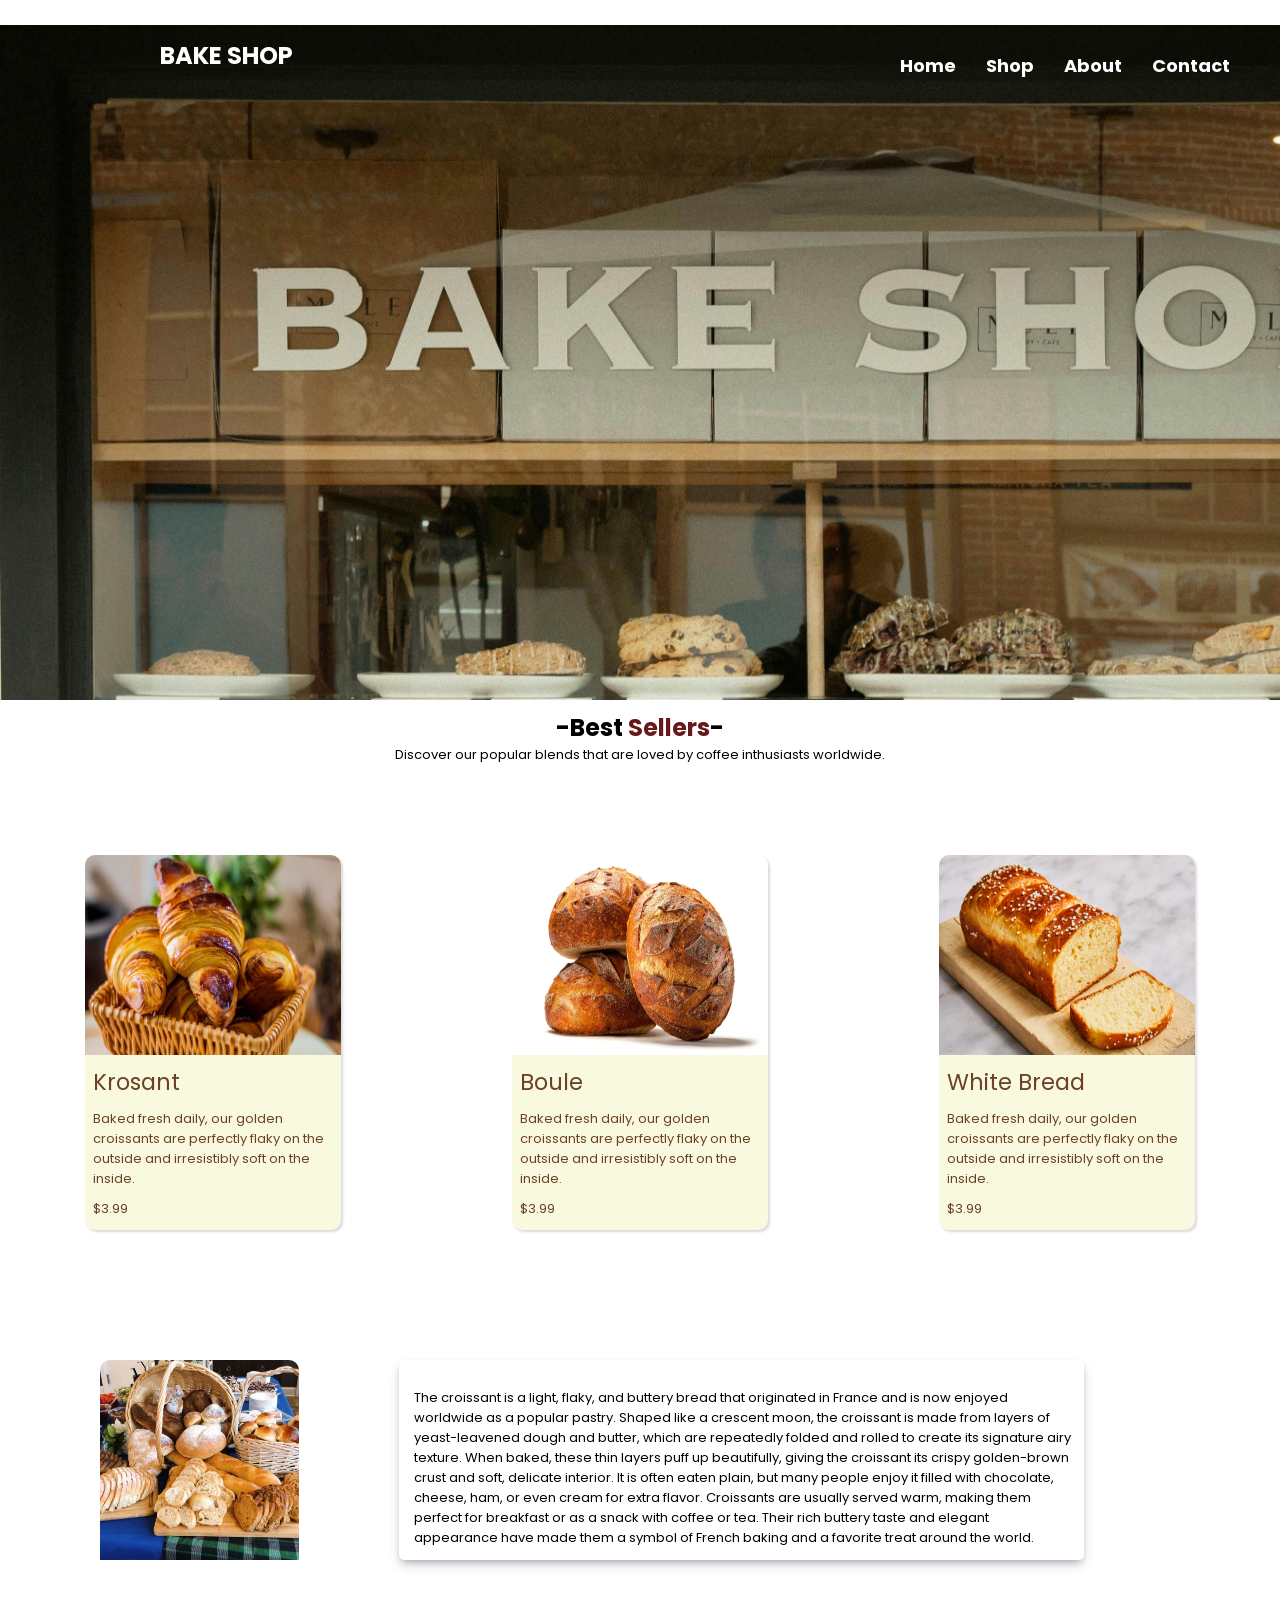
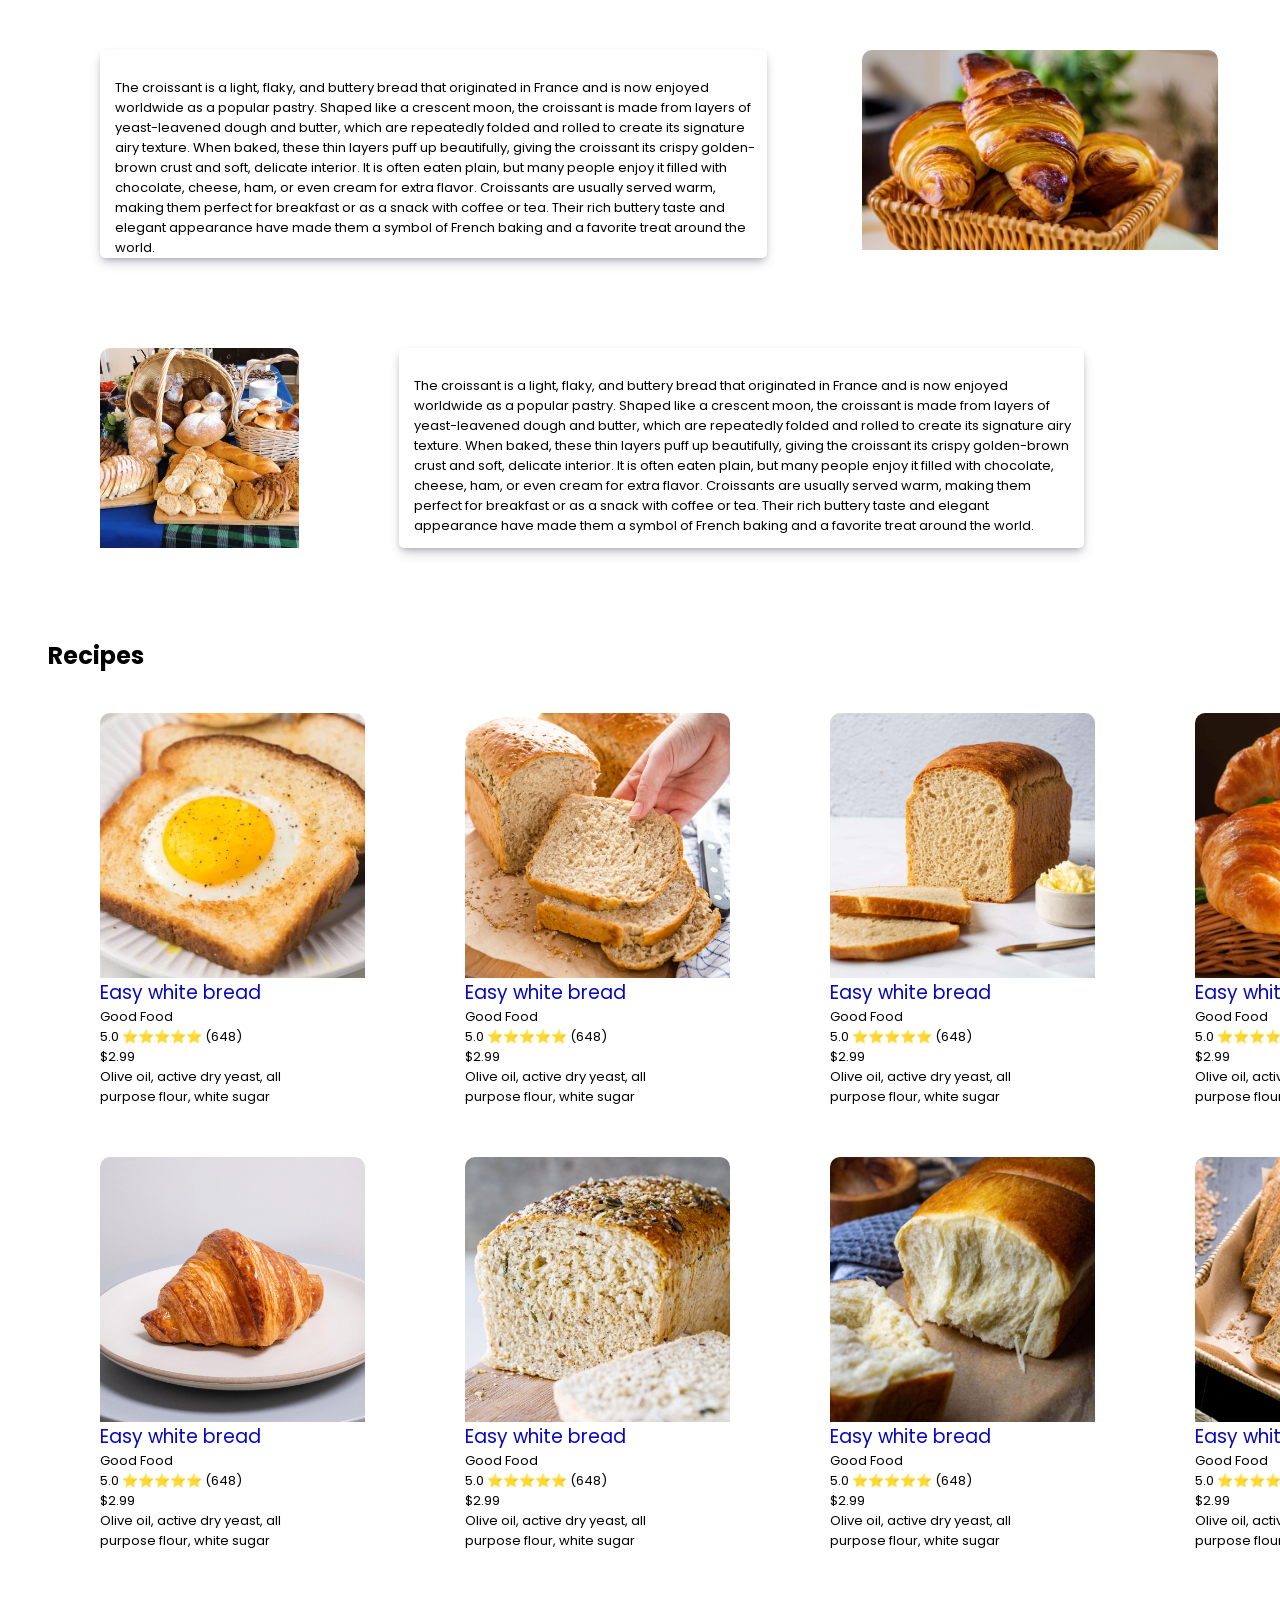
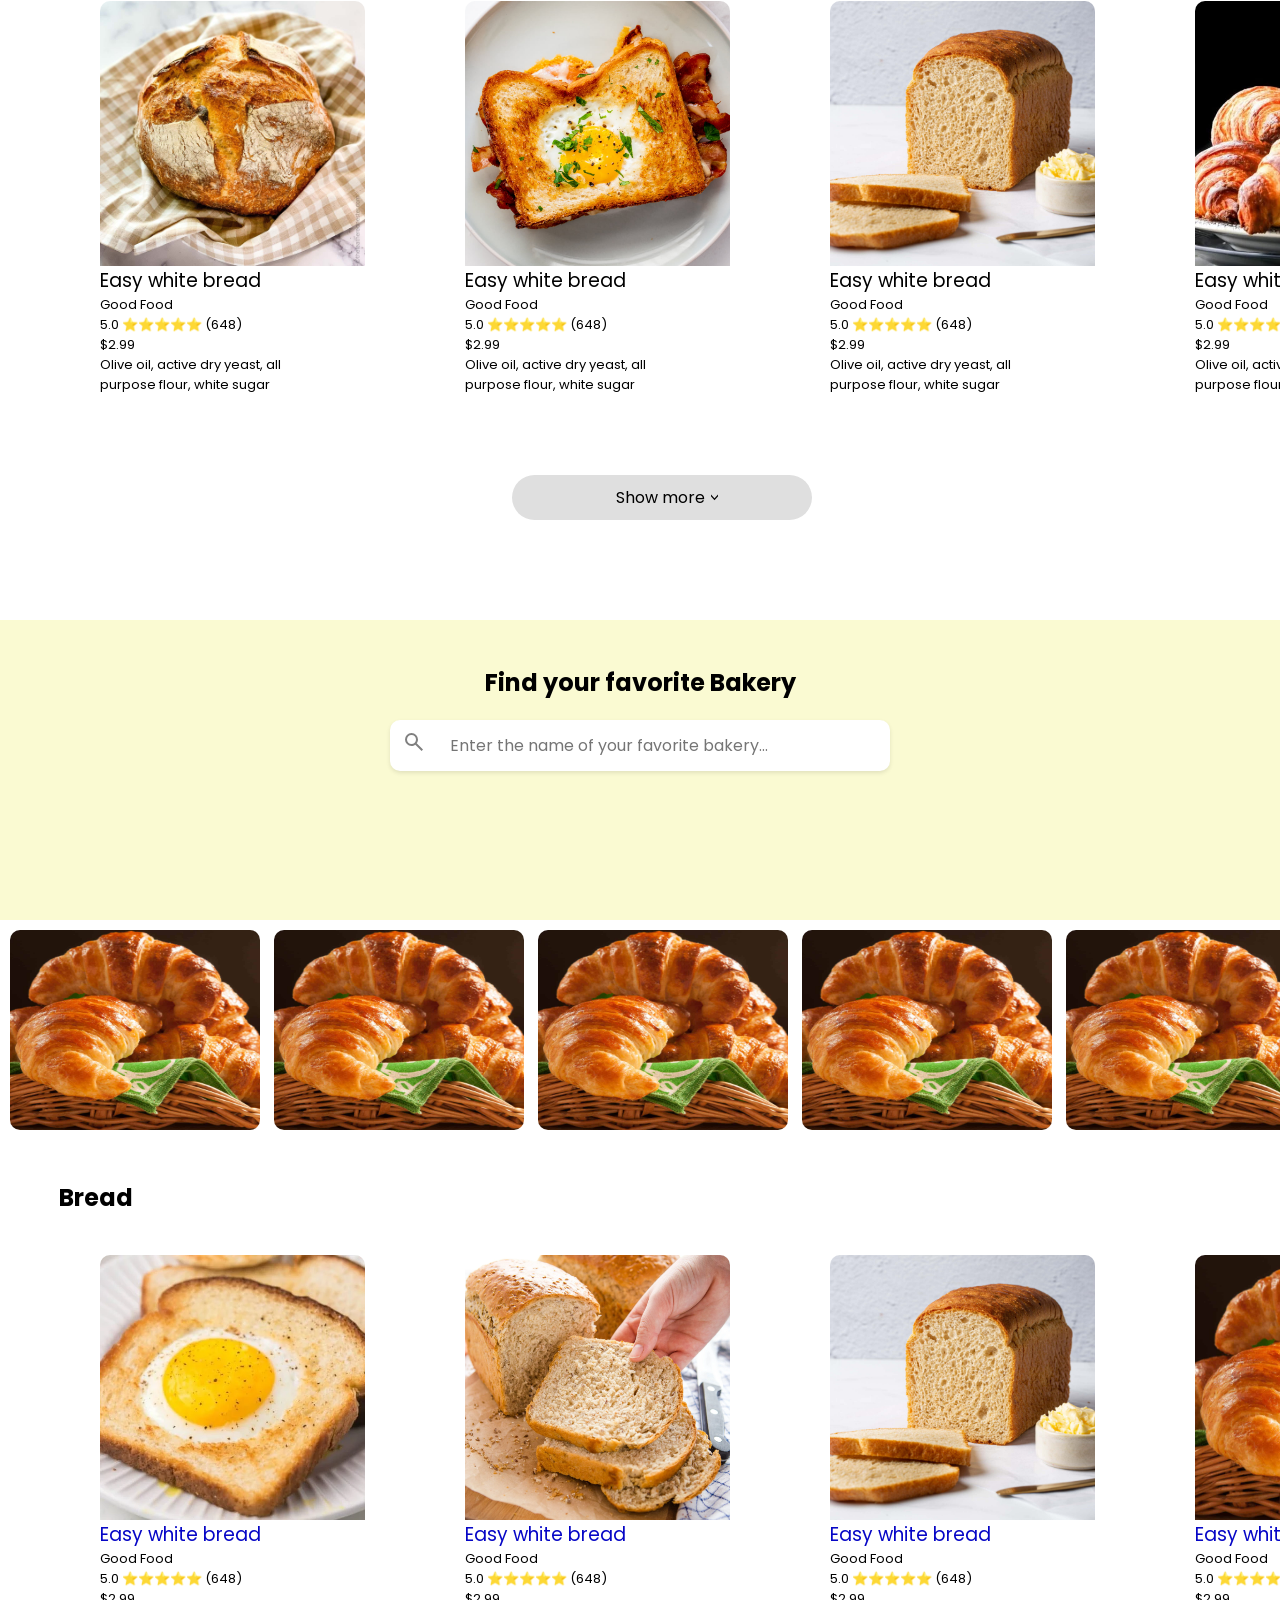
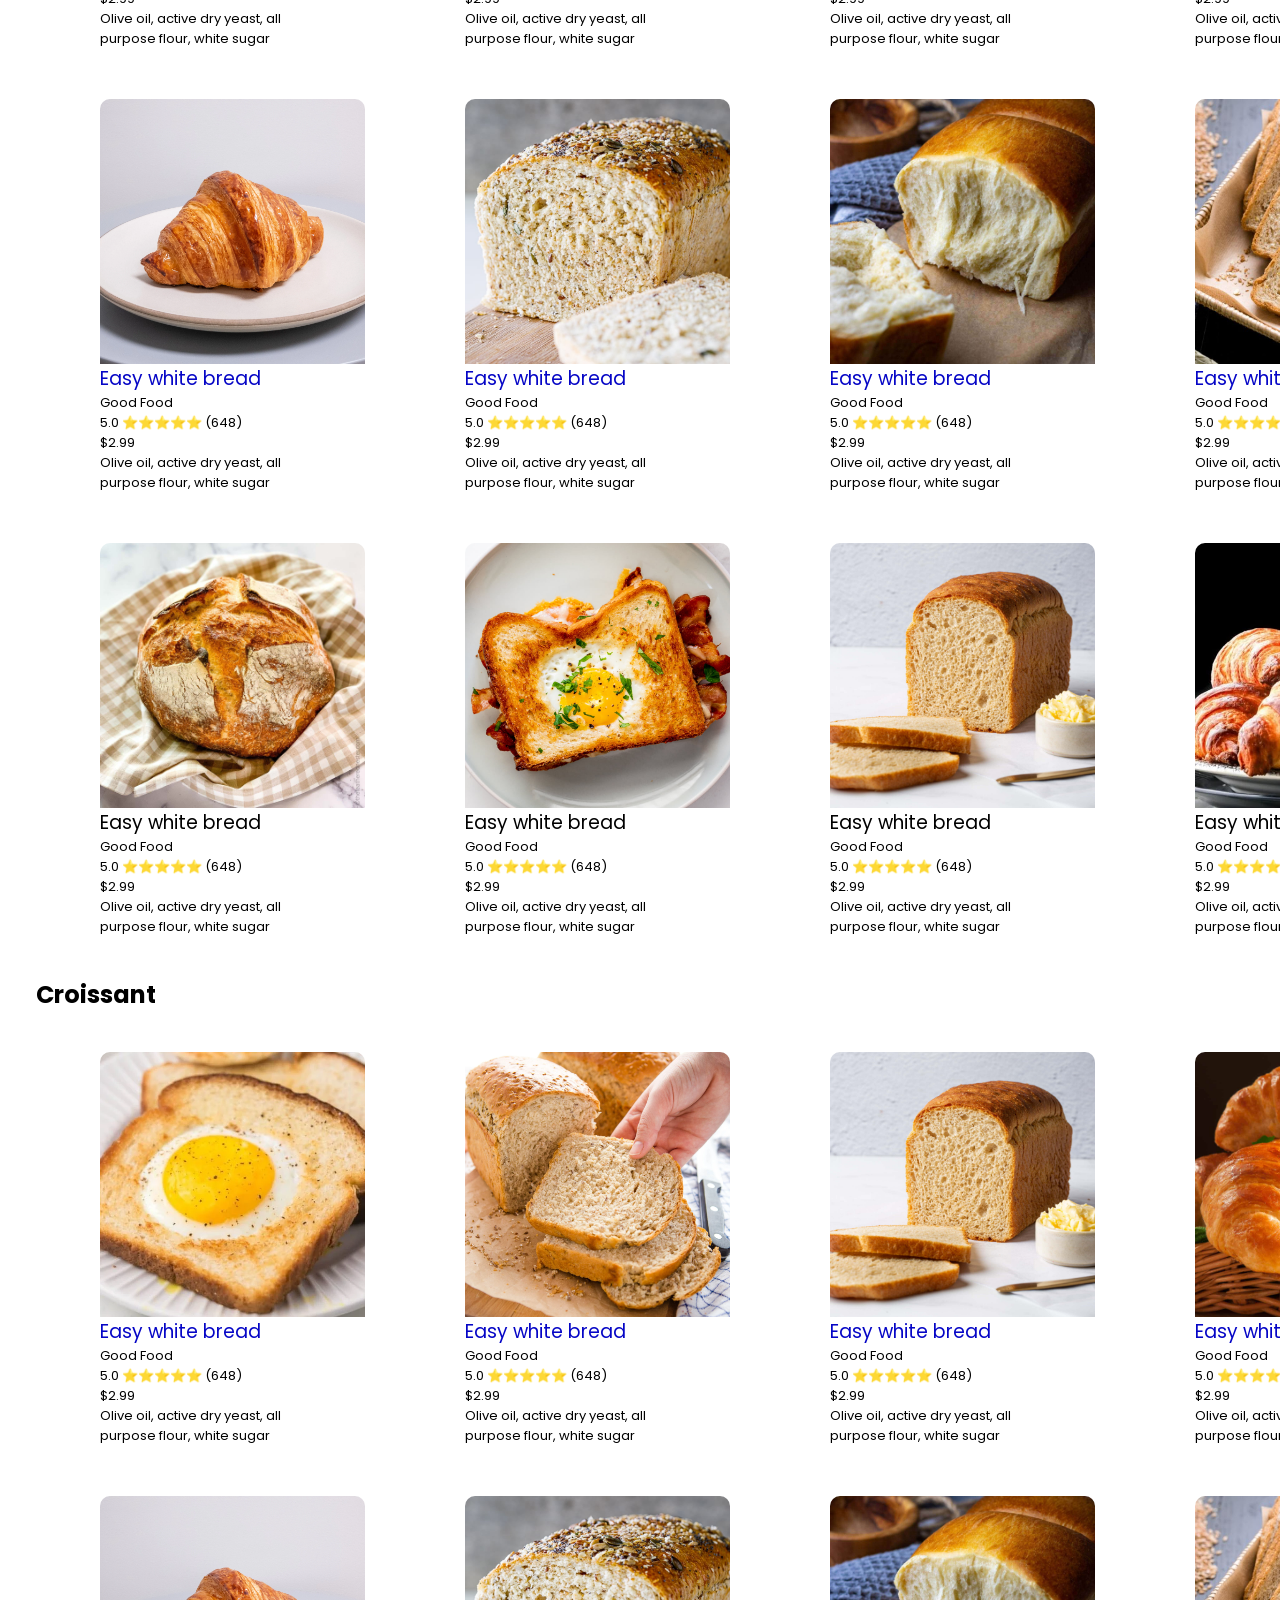
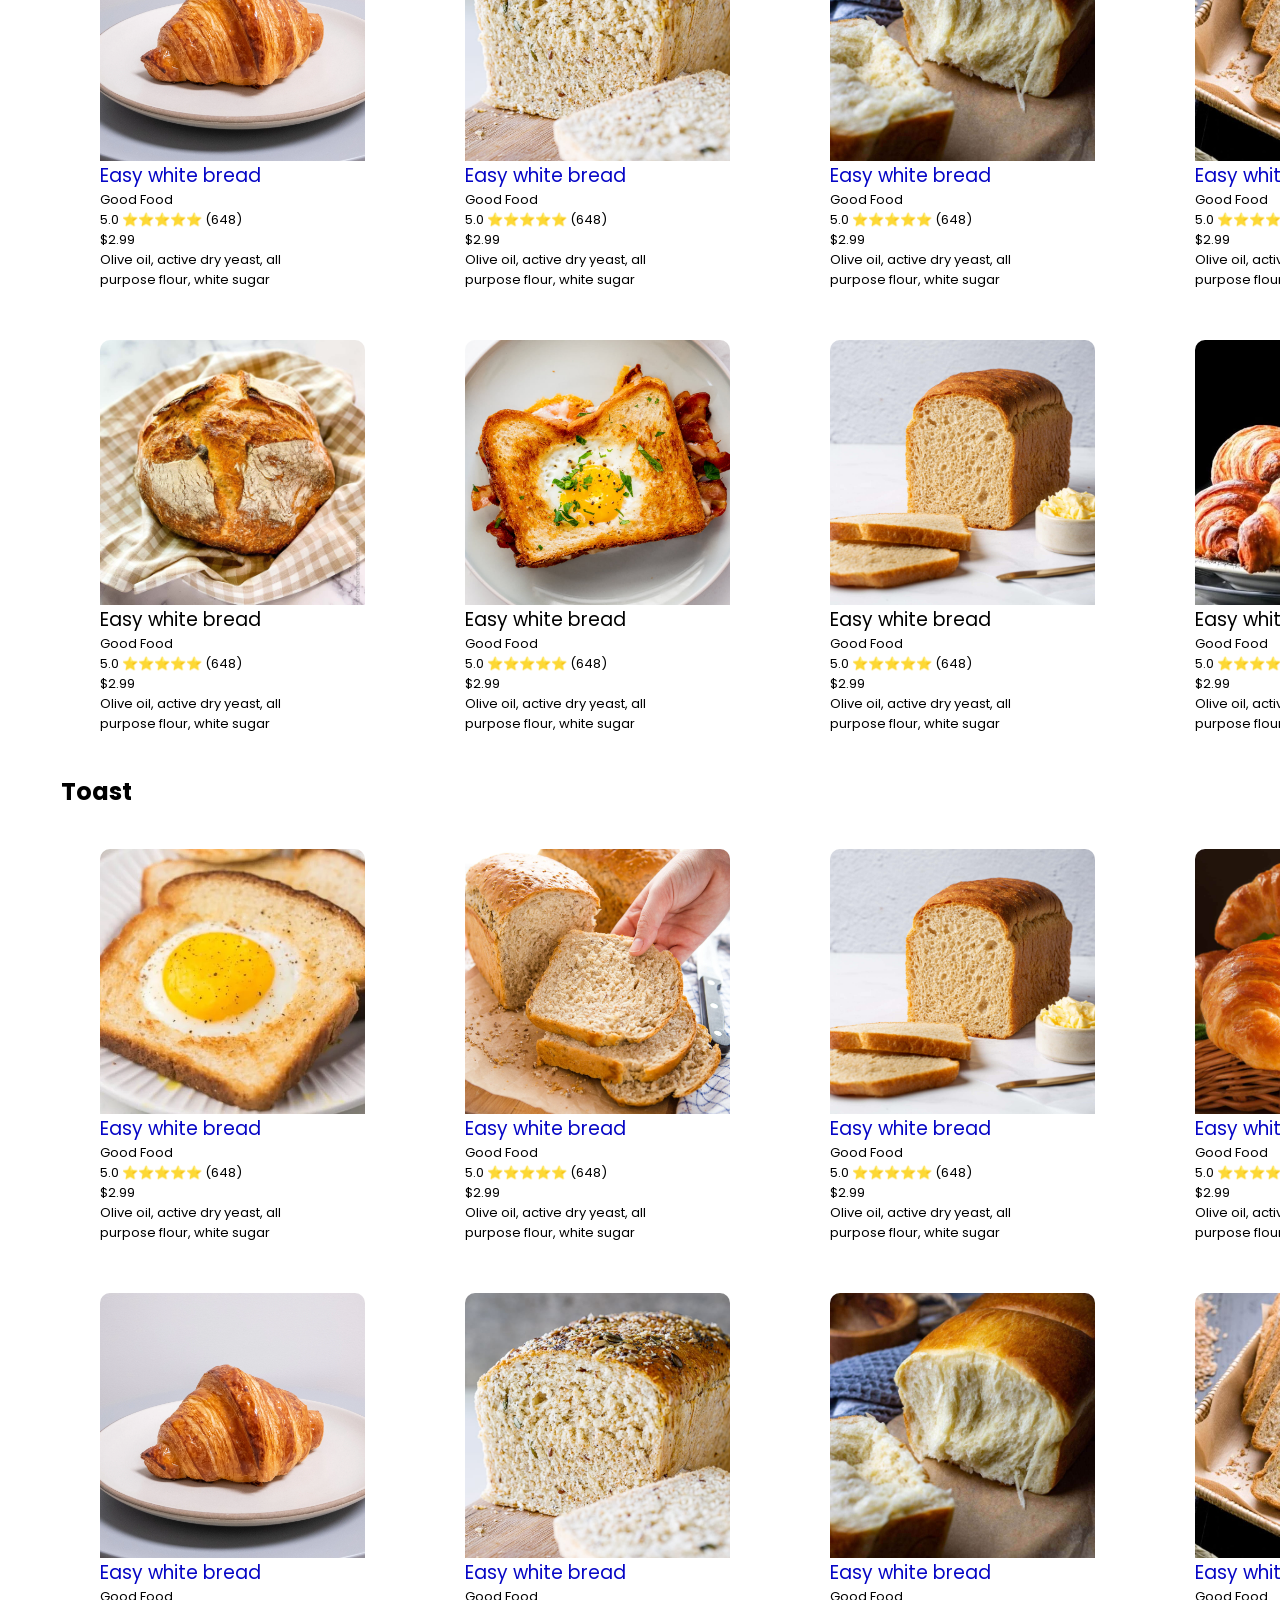
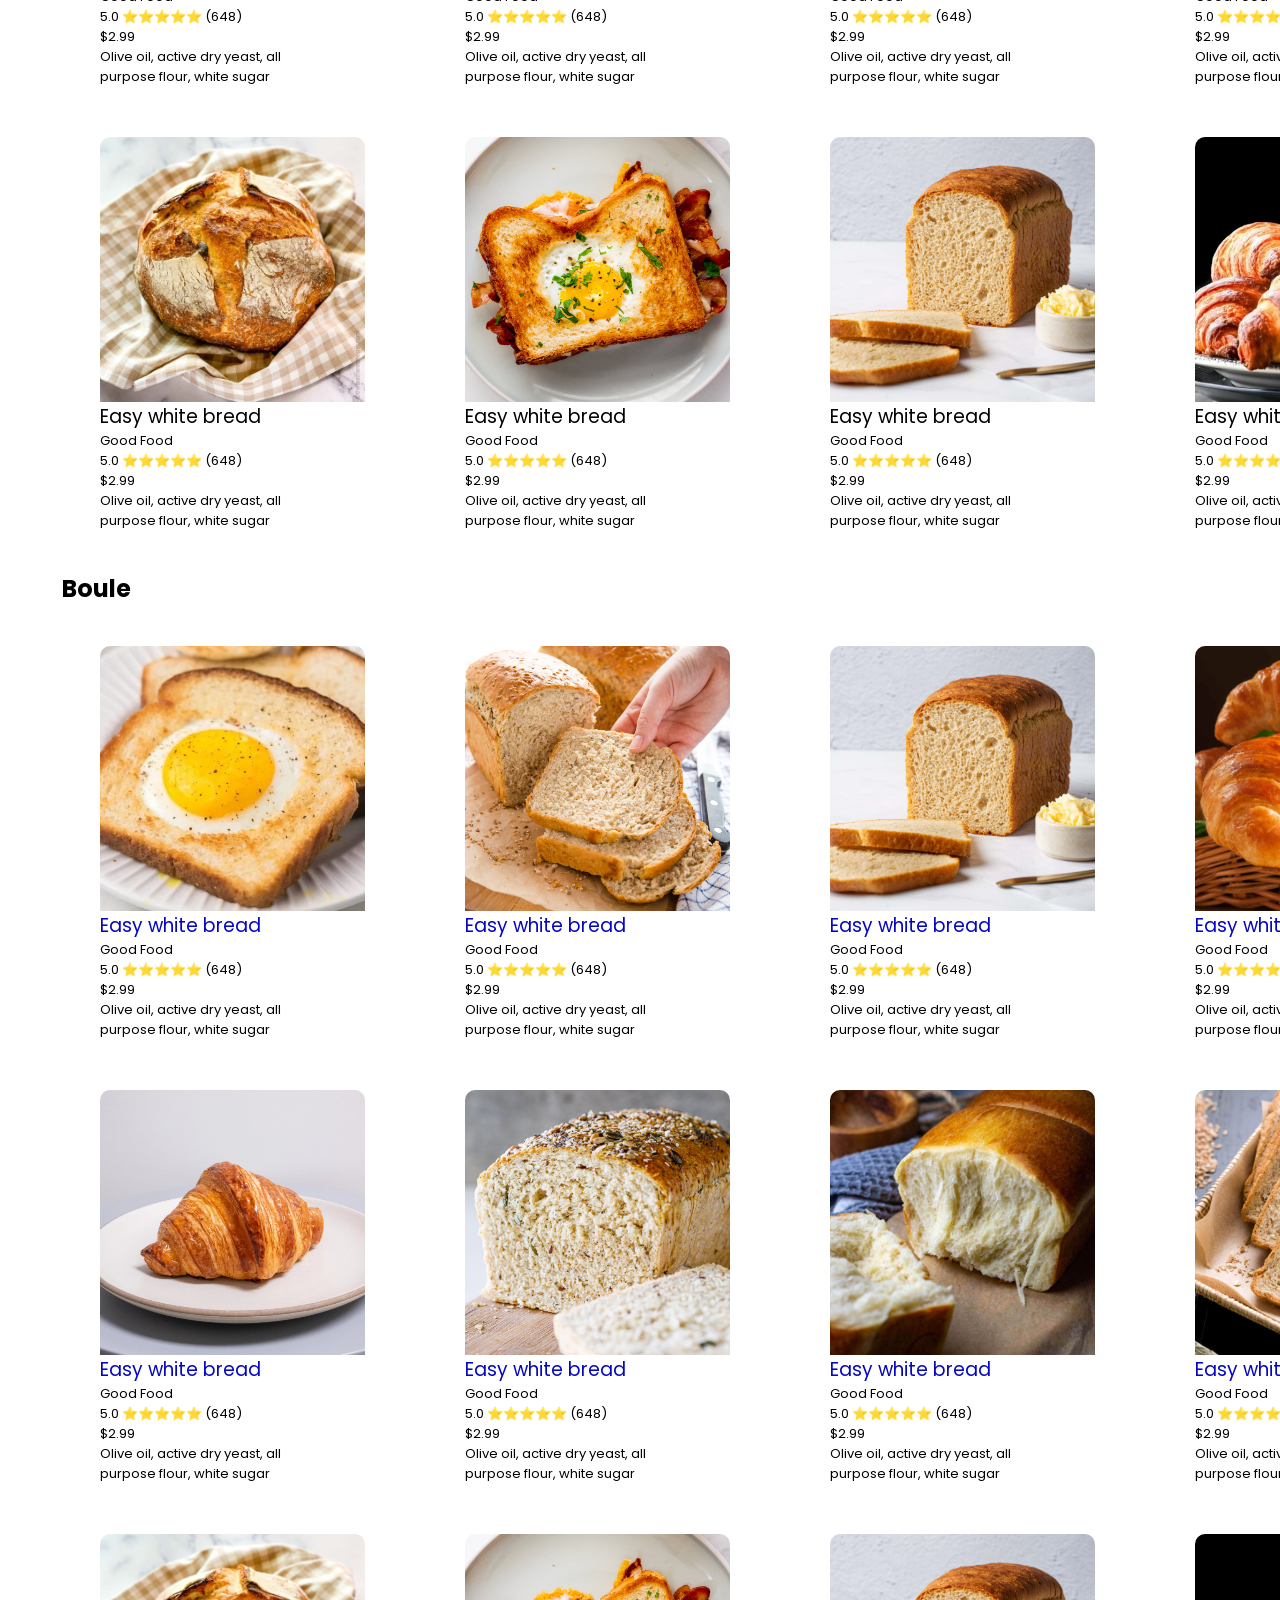
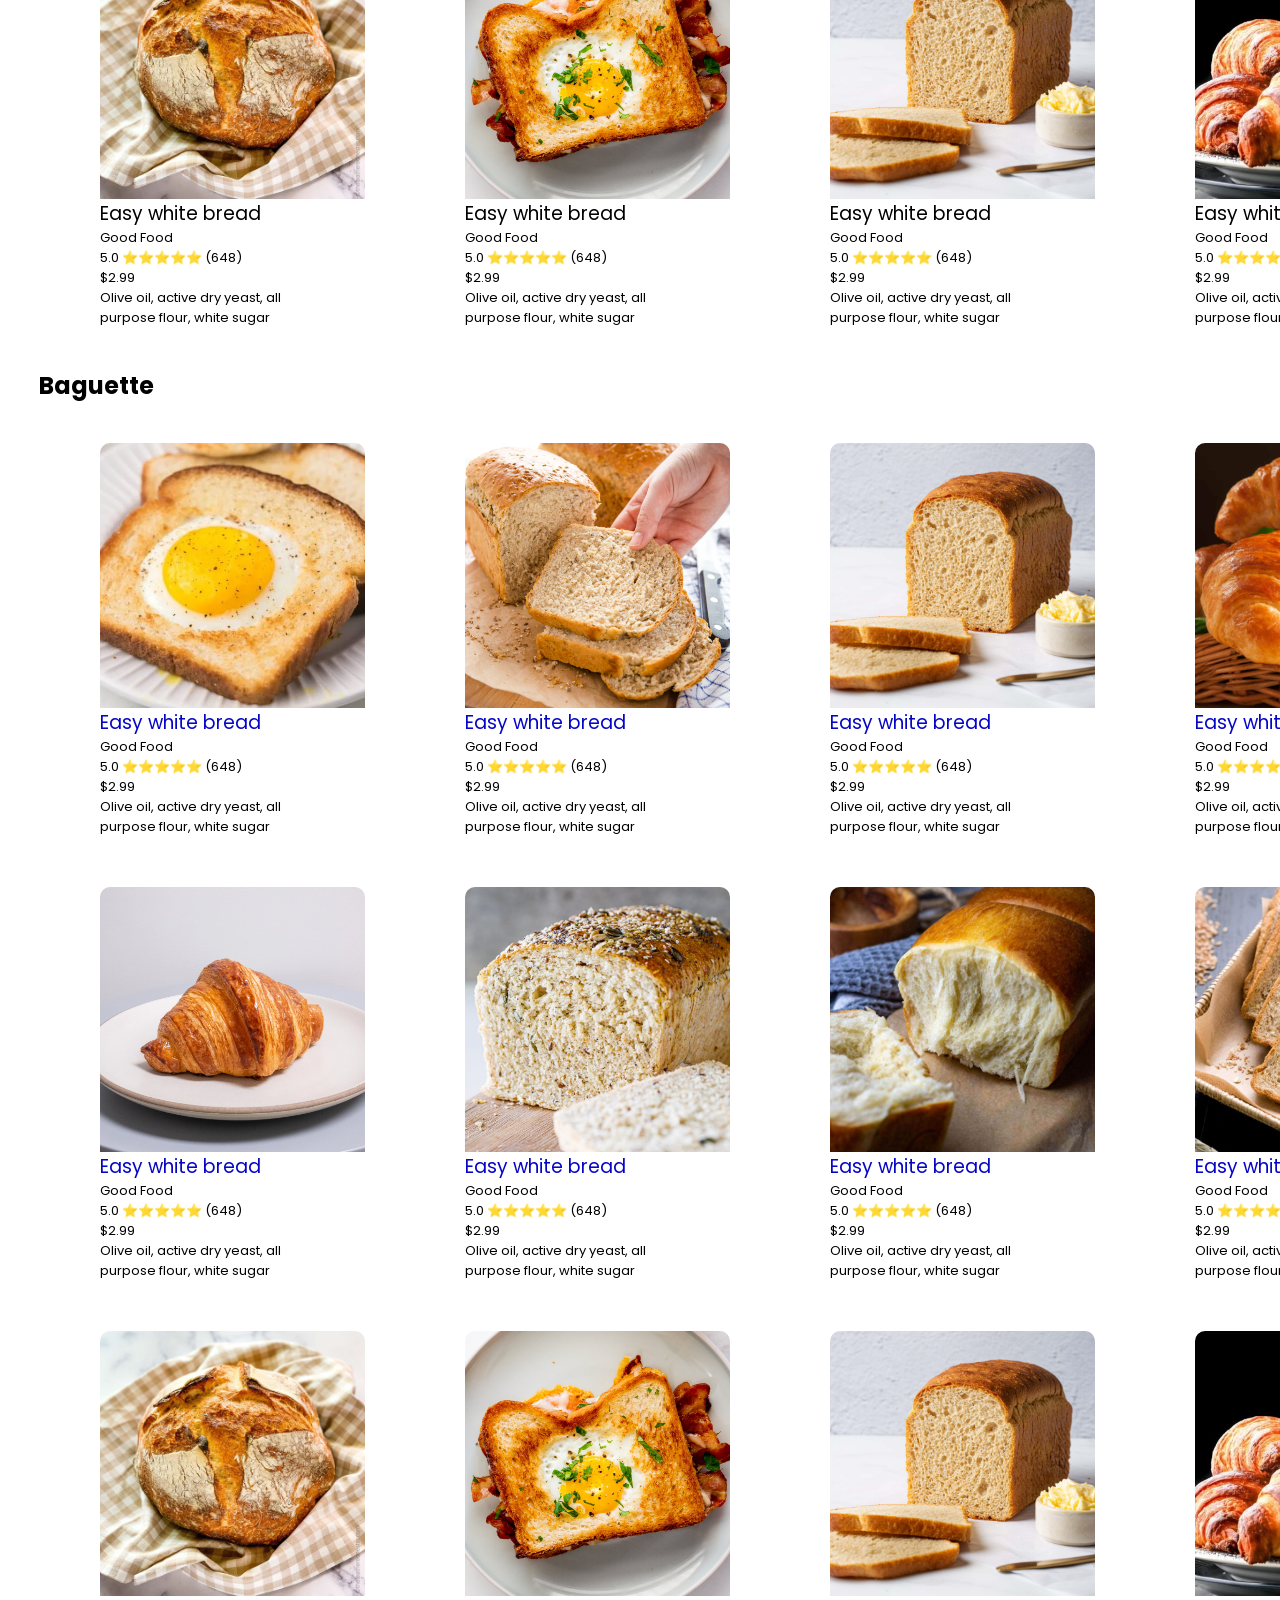
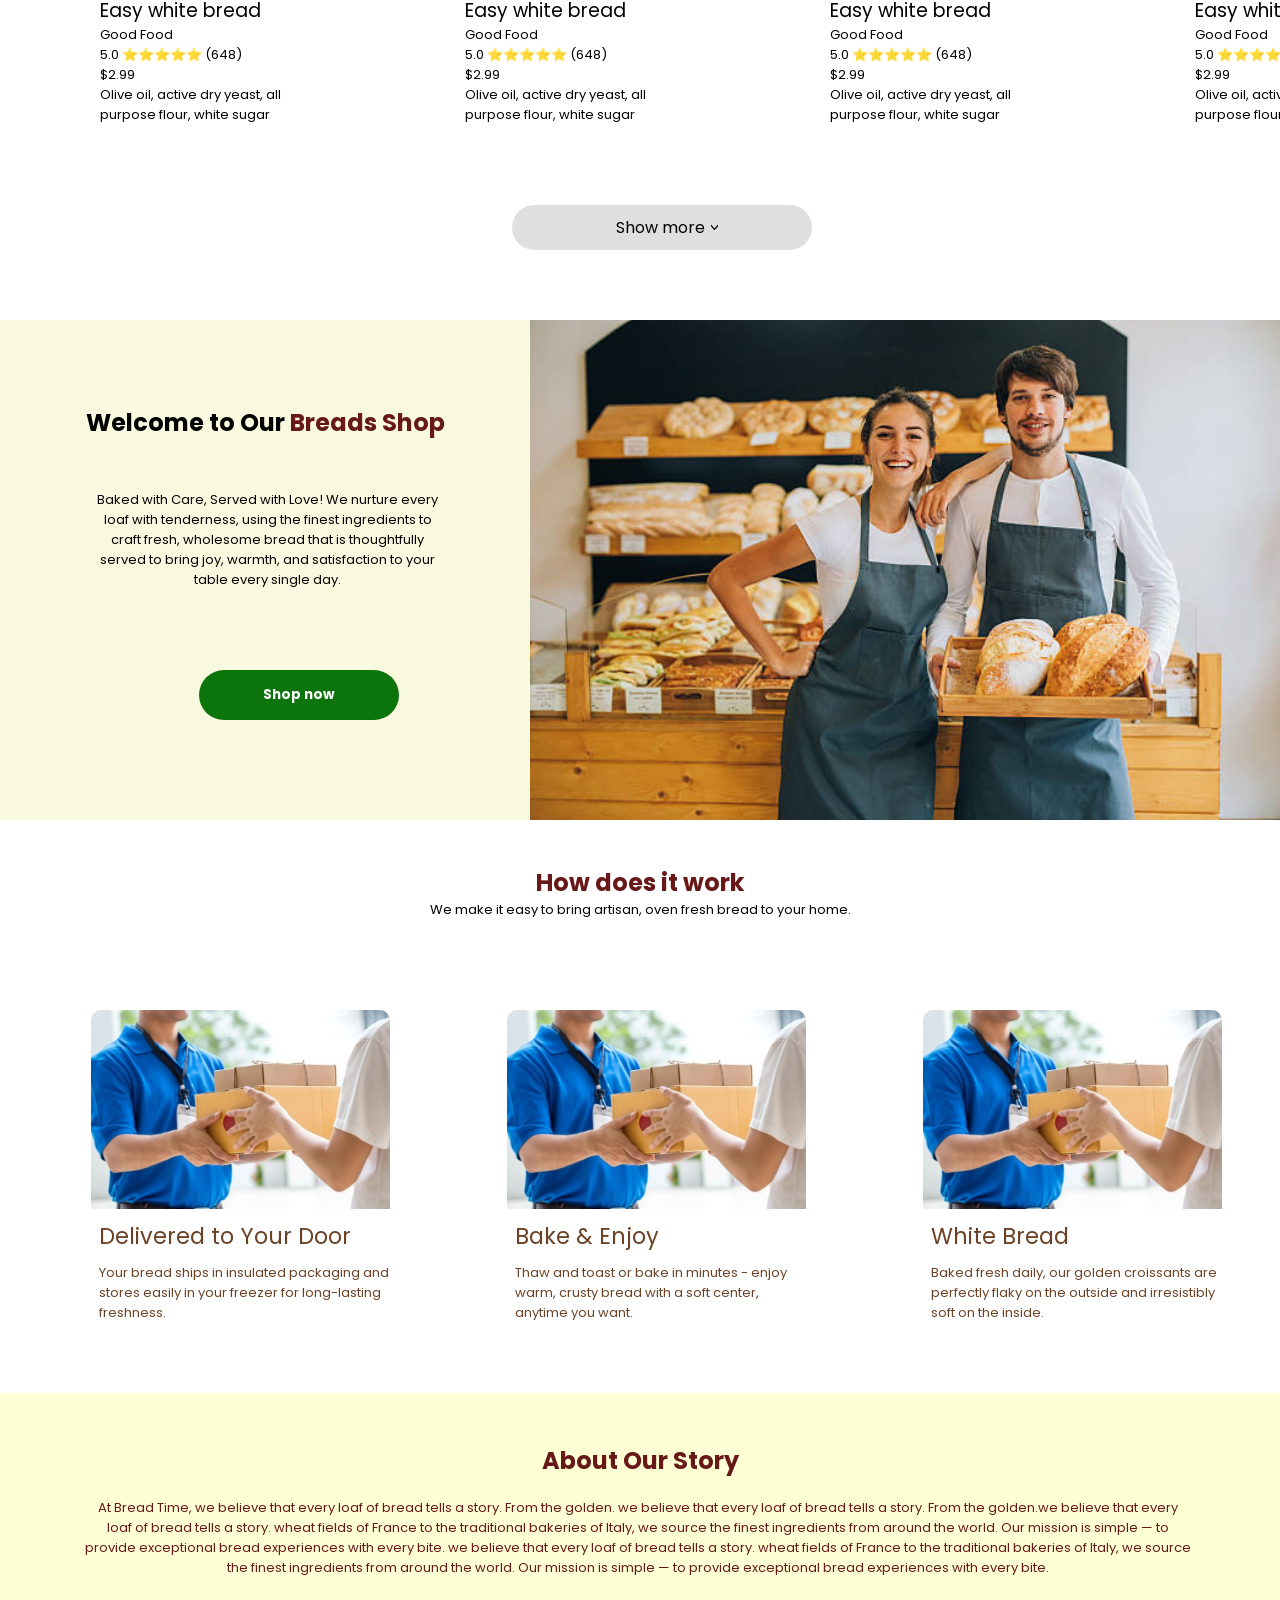
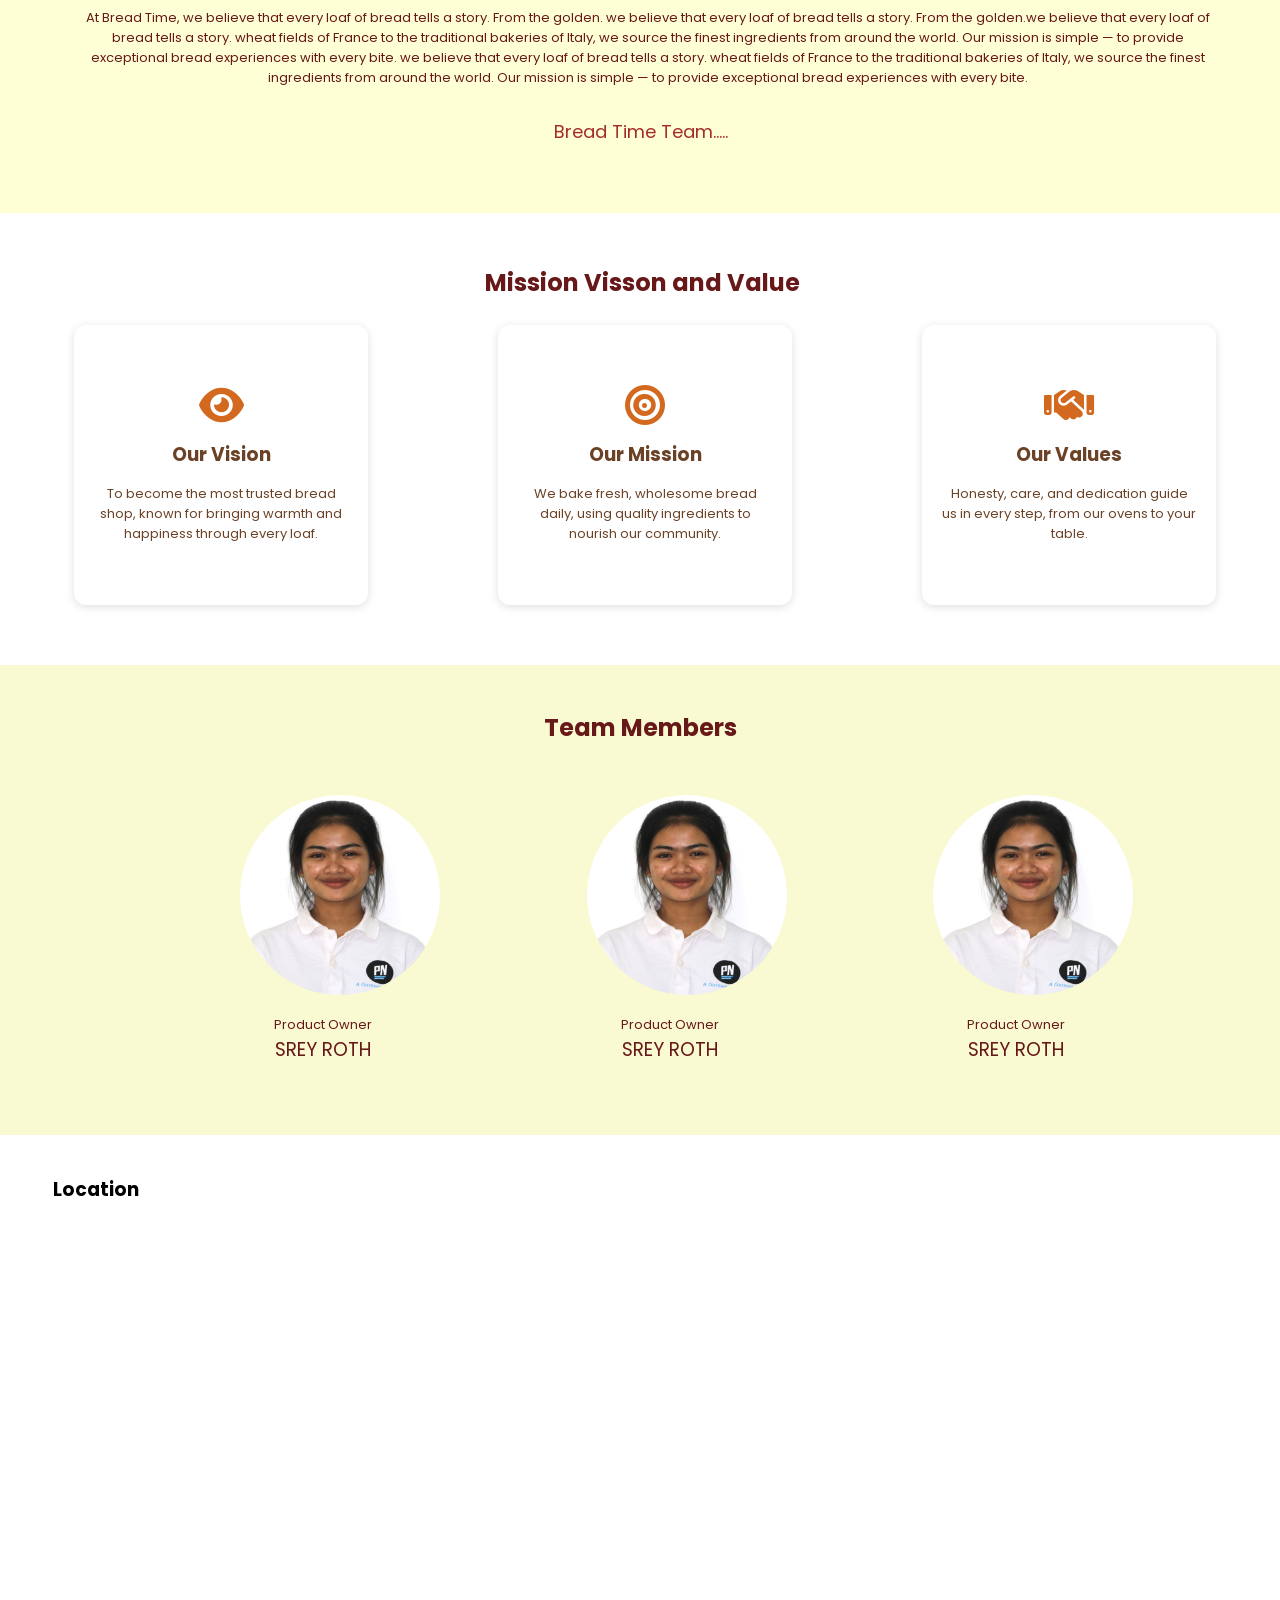
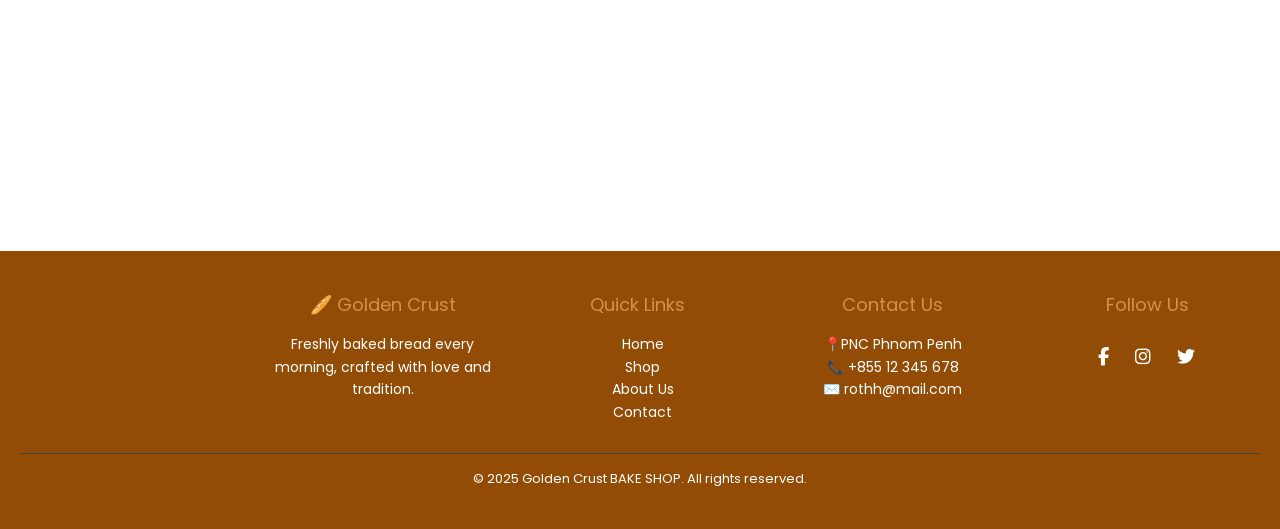
==== index.html @ 873e86f1 "last commit before vacation" ====
<!DOCTYPE html>
<html lang="en">

<head>
    <meta charset="UTF-8">
    <meta name="viewport" content="width=device-width, initial-scale=1.0">
    <title>BREADS SHOP</title>
    <link rel="stylesheet" href="../style/index.css">
    <link rel="stylesheet" href="https://cdnjs.cloudflare.com/ajax/libs/font-awesome/6.4.0/css/all.min.css">
    <link rel="icon" type="image/png" href="./images/logo.png">
</head>

<body>
    <section id="home">
        <section class="navbar">
            <div class="marquee-container">
                <div class="marquee-text">Enjoyed your time, eats what you really like it mean that you give a peaceful
                    to
                    your self !!</div>
            </div>
            <div class="navbar">
                <div class="navbar diplay row align between">
                    <div class="diplay row align color">
                        <img src="../images/logo.png" alt="Breads" class="img">
                        <div class="navbar-h2">
                            <h2>BAKE SHOP</h2>
                        </div>
                    </div>
                    <nav class="nav">
                        <ul>
                            <li><a href="#home">Home</a></li>
                            <li><a href="#shop">Shop</a></li>
                            <li><a href="#about">About</a></li>
                            <li><a href="#contact">Contact</a></li>
                        </ul>
                    </nav>
                </div>
            </div>
        </section>

        <div class="header">
            <div class="content-bg">
                <!-- <div class="content">
                    <h1><span class="accent">Experience</span><br>
                        <span class="accent">the</span><span class="h1-text">Art of Bread.</span>
                    </h1>
                    <hr>
                    <div class="content-p">
                        <p>Explore our premium selection of</p>
                        <p>handcraft bread, brewed to perfection.</p>
                    </div>
                    <br>
                    <button>Shop Now</button>
                </div> -->
            </div>
            <div class="best-seller">
                <div class="best-seller-text">
                    <h2>-Best <span class="best-seller-h2">Sellers</span>-</h2>
                    <p>Discover our popular blends that are loved by coffee inthusiasts worldwide.</p>
                </div>
                <div class="best-seller-card">
                    <div class="card best-seller-01">
                        <img src="../images/croissants-848x477.jpg" alt="">
                        <div class="text">
                            <h3>Krosant</h3>
                            <p>Baked fresh daily, our golden croissants are perfectly flaky on the outside and
                                irresistibly
                                soft on the inside.</p>
                            <div class="price">
                                <p>$3.99</p>
                                <span class="material-symbols-outlined"></span>
                            </div>
                        </div>
                    </div>
                    <div class="card best-seller-02">
                        <img src="../images/10001-Boule-Country-Large-A_1080x.webp" alt="">

                        <div class="text">
                            <h3>Boule</h>
                                <p>Baked fresh daily, our golden croissants are perfectly flaky on the outside and
                                    irresistibly soft on the inside.</p>
                                <div class="price">
                                    <p>$3.99</p>
                                    <span class="material-symbols-outlined"></span>
                                </div>
                        </div>
                    </div>
                    <div class="card best-seller-03">
                        <img src="../images/brioche.png" alt="">
                        <div class="text">
                            <h3>White Bread</h3>
                            <p>Baked fresh daily, our golden croissants are perfectly flaky on the outside and
                                irresistibly
                                soft on the inside.</p>
                            <div class="price">
                                <p>$3.99</p>
                                <span class="material-symbols-outlined"></span>
                            </div>
                        </div>
                    </div>
                </div>
            </div>
            <div class="best-seller-detail">
                <div class="best-seller-detail01">
                    <img src="../images/a68ca7cf84019f842b0f77fef0a05ef9.jpg" alt="">
                    <!-- <div class="detail01-text"> -->
                    <p>The croissant is a light, flaky, and buttery bread that originated in France and is now enjoyed
                        worldwide as a popular pastry. Shaped like a crescent moon, the croissant is made from layers of
                        yeast-leavened dough and butter, which are repeatedly folded and rolled to create its signature
                        airy
                        texture. When baked, these thin layers puff up beautifully, giving the croissant its crispy
                        golden-brown crust and soft, delicate interior. It is often eaten plain, but many people enjoy
                        it
                        filled with chocolate, cheese, ham, or even cream for extra flavor. Croissants are usually
                        served
                        warm, making them perfect for breakfast or as a snack with coffee or tea. Their rich buttery
                        taste
                        and elegant appearance have made them a symbol of French baking and a favorite treat around the
                        world.</p>
                    <!-- </div> -->
                </div>
                <div class="best-seller-detail02">
                    <!-- <div class="detail01-text"> -->
                    <p>The croissant is a light, flaky, and buttery bread that originated in France and is now enjoyed
                        worldwide as a popular pastry. Shaped like a crescent moon, the croissant is made from layers of
                        yeast-leavened dough and butter, which are repeatedly folded and rolled to create its signature
                        airy
                        texture. When baked, these thin layers puff up beautifully, giving the croissant its crispy
                        golden-brown crust and soft, delicate interior. It is often eaten plain, but many people enjoy
                        it
                        filled with chocolate, cheese, ham, or even cream for extra flavor. Croissants are usually
                        served
                        warm, making them perfect for breakfast or as a snack with coffee or tea. Their rich buttery
                        taste
                        and elegant appearance have made them a symbol of French baking and a favorite treat around the
                        world.</p>
                    <img src="../images/croissants-848x477.jpg" alt="">
                    <!-- </div> -->
                </div>
                <div class="best-seller-detail03">
                    <img src="../images/a68ca7cf84019f842b0f77fef0a05ef9.jpg" alt="">
                    <!-- <div class="detail01-text"> -->
                    <p>The croissant is a light, flaky, and buttery bread that originated in France and is now enjoyed
                        worldwide as a popular pastry. Shaped like a crescent moon, the croissant is made from layers of
                        yeast-leavened dough and butter, which are repeatedly folded and rolled to create its signature
                        airy
                        texture. When baked, these thin layers puff up beautifully, giving the croissant its crispy
                        golden-brown crust and soft, delicate interior. It is often eaten plain, but many people enjoy
                        it
                        filled with chocolate, cheese, ham, or even cream for extra flavor. Croissants are usually
                        served
                        warm, making them perfect for breakfast or as a snack with coffee or tea. Their rich buttery
                        taste
                        and elegant appearance have made them a symbol of French baking and a favorite treat around the
                        world.</p>
                    <!-- </div> -->
                </div>
            </div>
            <div class="recipes">
                <h1>Recipes</h1>
            </div>
            <section class="container">
                <div class="container-01">
                    <div class="container-img">
                        <img src="../images/egg-in-a-hole-15-500x500.webp" alt="">
                    </div>
                    <div class="container-text">
                        <h3>Easy white bread</h3>
                        <p>Good Food</p>
                        <p>5.0 ⭐⭐⭐⭐⭐ (648)</p>
                        <p>$2.99</p>
                        <p>Olive oil, active dry yeast, all</p>
                        <p>purpose flour, white sugar</p>

                    </div>
                </div>
                <div class="container-02">
                    <div class="container-img">
                        <img src="../images/easy-whole-grain-sandwich-bread-fb-ig-6-scaled.webp" alt="">
                    </div>
                    <div class="container-text">
                        <h3>Easy white bread</h3>
                        <p>Good Food</p>
                        <p>5.0 ⭐⭐⭐⭐⭐ (648)</p>
                        <p>$2.99</p>
                        <p>Olive oil, active dry yeast, all</p>
                        <p>purpose flour, white sugar</p>

                    </div>
                </div>
                <div class="container-03">
                    <div class="container-img">
                        <img src="../images/WheatBreadLoaf_45e6b874-d81e-4363-9772-1f91150a34a7.jpg" alt="">
                    </div>
                    <div class="container-text">
                        <h3>Easy white bread</h3>
                        <p>Good Food</p>
                        <p>5.0 ⭐⭐⭐⭐⭐ (648)</p>
                        <p>$2.99</p>
                        <p>Olive oil, active dry yeast, all</p>
                        <p>purpose flour, white sugar</p>

                    </div>
                </div>
                <div class="container-04">
                    <div class="container-img">
                        <img src="../images/croissant-70.jpg" alt="">
                    </div>
                    <div class="container-text">
                        <h3>Easy white bread</h3>
                        <p>Good Food</p>
                        <p>5.0 ⭐⭐⭐⭐⭐ (648)</p>
                        <p>$2.99</p>
                        <p>Olive oil, active dry yeast, all</p>
                        <p>purpose flour, white sugar</p>

                    </div>
                </div>
                <div class="container-05">
                    <!-- <div class="container-img">
                    <img src="../images/easy-whole-grain-sandwich-bread-fb-ig-6-scaled.webp" alt="">
                </div> -->
                    <!-- <div class="container-text">
                    <h3>Easy white bread</h3>
                    <p>Good Food</p>
                    <p>5.0 ⭐⭐⭐⭐⭐ (648)</p>
                    <p>$2.99</p>
                    <p>Olive oil, active dry yeast, all</p>
                    <p>purpose flour, white sugar</p>

                </div> -->
                </div>
            </section>
            <section class="container01">
                <div class="container-06">
                    <div class="container-img">
                        <img src="../images/plain-croissant_1024x1024@2x.webp" alt="">
                    </div>
                    <div class="container-text">
                        <h3>Easy white bread</h3>
                        <p>Good Food</p>
                        <p>5.0 ⭐⭐⭐⭐⭐ (648)</p>
                        <p>$2.99</p>
                        <p>Olive oil, active dry yeast, all</p>
                        <p>purpose flour, white sugar</p>

                    </div>
                </div>
                <div class="container-07">
                    <div class="container-img">
                        <img src="../images/Healthy-sandwich-bread-8.jpg" alt="">
                    </div>
                    <div class="container-text">
                        <h3>Easy white bread</h3>
                        <p>Good Food</p>
                        <p>5.0 ⭐⭐⭐⭐⭐ (648)</p>
                        <p>$2.99</p>
                        <p>Olive oil, active dry yeast, all</p>
                        <p>purpose flour, white sugar</p>

                    </div>
                </div>
                <div class="container-08">
                    <div class="container-img">
                        <img src="../images/Square-2024.10.04-Sourdough-milk-bread-0693.jpg" alt="">
                    </div>
                    <div class="container-text">
                        <h3>Easy white bread</h3>
                        <p>Good Food</p>
                        <p>5.0 ⭐⭐⭐⭐⭐ (648)</p>
                        <p>$2.99</p>
                        <p>Olive oil, active dry yeast, all</p>
                        <p>purpose flour, white sugar</p>

                    </div>
                </div>
                <div class="container-09">
                    <div class="container-img">
                        <img src="../images/wholewheat-bread_(1).jpg" alt="">
                    </div>
                    <div class="container-text">
                        <h3>Easy white bread</h3>
                        <p>Good Food</p>
                        <p>5.0 ⭐⭐⭐⭐⭐ (648)</p>
                        <p>$2.99</p>
                        <p>Olive oil, active dry yeast, all</p>
                        <p>purpose flour, white sugar</p>

                    </div>
                </div>
                <div class="container-010">
                    <!-- <div class="container-img">
                    <img src="../images/croissant.png" alt="">
                </div> -->
                    <!-- <div class="container-text">
                    <h3>Easy white bread</h3>
                    <p>Good Food</p>
                    <p>5.0 ⭐⭐⭐⭐⭐ (648)</p>
                    <p>$2.99</p>
                    <p>Olive oil, active dry yeast, all</p>
                    <p>purpose flour, white sugar</p>

                </div> -->
                </div>
            </section>
            <section class="container02">
                <div class="container-06">
                    <div class="container-img">
                        <img src="../images/sourdough-garlic-bread-square.jpg" alt="">
                    </div>
                    <div class="container-text">
                        <h3>Easy white bread</h3>
                        <p>Good Food</p>
                        <p>5.0 ⭐⭐⭐⭐⭐ (648)</p>
                        <p>$2.99</p>
                        <p>Olive oil, active dry yeast, all</p>
                        <p>purpose flour, white sugar</p>

                    </div>
                </div>
                <div class="container-07">
                    <div class="container-img">
                        <img src="../images/Breakfast-grilled-cheese-4.jpg" alt="">
                    </div>
                    <div class="container-text">
                        <h3>Easy white bread</h3>
                        <p>Good Food</p>
                        <p>5.0 ⭐⭐⭐⭐⭐ (648)</p>
                        <p>$2.99</p>
                        <p>Olive oil, active dry yeast, all</p>
                        <p>purpose flour, white sugar</p>

                    </div>
                </div>
                <div class="container-08">
                    <div class="container-img">
                        <img src="../images/WheatBreadLoaf_45e6b874-d81e-4363-9772-1f91150a34a7.jpg" alt="">
                    </div>
                    <div class="container-text">
                        <h3>Easy white bread</h3>
                        <p>Good Food</p>
                        <p>5.0 ⭐⭐⭐⭐⭐ (648)</p>
                        <p>$2.99</p>
                        <p>Olive oil, active dry yeast, all</p>
                        <p>purpose flour, white sugar</p>

                    </div>
                </div>
                <div class="container-09">
                    <div class="container-img">
                        <img src="../images/croissant.png" alt="">
                    </div>
                    <div class="container-text">
                        <h3>Easy white bread</h3>
                        <p>Good Food</p>
                        <p>5.0 ⭐⭐⭐⭐⭐ (648)</p>
                        <p>$2.99</p>
                        <p>Olive oil, active dry yeast, all</p>
                        <p>purpose flour, white sugar</p>

                    </div>
                </div>
                <div class="container-10">
                    <!-- <div class="container-img">
                    <img src="../images/croissant.png" alt="">
                </div> -->
                    <!-- <div class="container-text">
                    <h3>Easy white bread</h3>
                    <p>Good Food</p>
                    <p>5.0 ⭐⭐⭐⭐⭐ (648)</p>
                    <p>$2.99</p>
                    <p>Olive oil, active dry yeast, all</p>
                    <p>purpose flour, white sugar</p>
                </div> -->
                </div>
            </section>
            <div class="show-more">
                <div><span><a href="https://pixabay.com/images/search/bread%20shop/">Show more</a></span><span
                        class="show-more01">></span></div>
            </div>
    </section>
    <section id="shop">
        <div class="shop">
            <h1>Find your favorite Bakery</h1>
            <div class="search-container">
                <div class="search-box">
                    <span class="search-icon"><svg xmlns="http://www.w3.org/2000/svg" height="24px"
                            viewBox="0 -960 960 960" width="24px" fill="#808080" padding-top="0px">
                            <path
                                d="M784-120 532-372q-30 24-69 38t-83 14q-109 0-184.5-75.5T120-580q0-109 75.5-184.5T380-840q109 0 184.5 75.5T640-580q0 44-14 83t-38 69l252 252-56 56ZM380-400q75 0 127.5-52.5T560-580q0-75-52.5-127.5T380-760q-75 0-127.5 52.5T200-580q0 75 52.5 127.5T380-400Z" />
                        </svg></span>
                    <input type="text" id="searchInput" placeholder="Enter the name of your favorite bakery...">
                </div>
            </div>
        </div>
        <div class="scroll-container">
            <div class="definition">
                <img src="./images/croissant-70.jpg" alt="">
            </div>
            <div class="definition">
                <img src="./images/croissant-70.jpg" alt="">
            </div>
            <div class="definition">
                <img src="./images/croissant-70.jpg" alt="">
            </div>
            <div class="definition">
                <img src="./images/croissant-70.jpg" alt="">
            </div>
            <div class="definition">
                <img src="./images/croissant-70.jpg" alt="">
            </div>
            <div class="definition">
                <img src="./images/croissant-70.jpg" alt="">
            </div>
            <div class="definition">
                <img src="./images/croissant-70.jpg" alt="">
            </div>
            <div class="definition">
                <img src="./images/croissant-70.jpg" alt="">
            </div>
            <div class="definition">
                <img src="./images/croissant-70.jpg" alt="">
            </div>
            <div class="definition">
                <img src="./images/croissant-70.jpg" alt="">
            </div>
        </div>
        <div class="bread-type">
            <div class="recipes">
                <h1>Bread</h1>
            </div>
            <section class="container">
                <div class="container-01">
                    <div class="container-img">
                        <img src="../images/egg-in-a-hole-15-500x500.webp" alt="">
                    </div>
                    <div class="container-text">
                        <h3>Easy white bread</h3>
                        <p>Good Food</p>
                        <p>5.0 ⭐⭐⭐⭐⭐ (648)</p>
                        <p>$2.99</p>
                        <p>Olive oil, active dry yeast, all</p>
                        <p>purpose flour, white sugar</p>

                    </div>
                </div>
                <div class="container-02">
                    <div class="container-img">
                        <img src="../images/easy-whole-grain-sandwich-bread-fb-ig-6-scaled.webp" alt="">
                    </div>
                    <div class="container-text">
                        <h3>Easy white bread</h3>
                        <p>Good Food</p>
                        <p>5.0 ⭐⭐⭐⭐⭐ (648)</p>
                        <p>$2.99</p>
                        <p>Olive oil, active dry yeast, all</p>
                        <p>purpose flour, white sugar</p>

                    </div>
                </div>
                <div class="container-03">
                    <div class="container-img">
                        <img src="../images/WheatBreadLoaf_45e6b874-d81e-4363-9772-1f91150a34a7.jpg" alt="">
                    </div>
                    <div class="container-text">
                        <h3>Easy white bread</h3>
                        <p>Good Food</p>
                        <p>5.0 ⭐⭐⭐⭐⭐ (648)</p>
                        <p>$2.99</p>
                        <p>Olive oil, active dry yeast, all</p>
                        <p>purpose flour, white sugar</p>

                    </div>
                </div>
                <div class="container-04">
                    <div class="container-img">
                        <img src="../images/croissant-70.jpg" alt="">
                    </div>
                    <div class="container-text">
                        <h3>Easy white bread</h3>
                        <p>Good Food</p>
                        <p>5.0 ⭐⭐⭐⭐⭐ (648)</p>
                        <p>$2.99</p>
                        <p>Olive oil, active dry yeast, all</p>
                        <p>purpose flour, white sugar</p>

                    </div>
                </div>
            </section>
            <section class="container01">
                <div class="container-06">
                    <div class="container-img">
                        <img src="../images/plain-croissant_1024x1024@2x.webp" alt="">
                    </div>
                    <div class="container-text">
                        <h3>Easy white bread</h3>
                        <p>Good Food</p>
                        <p>5.0 ⭐⭐⭐⭐⭐ (648)</p>
                        <p>$2.99</p>
                        <p>Olive oil, active dry yeast, all</p>
                        <p>purpose flour, white sugar</p>

                    </div>
                </div>
                <div class="container-07">
                    <div class="container-img">
                        <img src="../images/Healthy-sandwich-bread-8.jpg" alt="">
                    </div>
                    <div class="container-text">
                        <h3>Easy white bread</h3>
                        <p>Good Food</p>
                        <p>5.0 ⭐⭐⭐⭐⭐ (648)</p>
                        <p>$2.99</p>
                        <p>Olive oil, active dry yeast, all</p>
                        <p>purpose flour, white sugar</p>

                    </div>
                </div>
                <div class="container-08">
                    <div class="container-img">
                        <img src="../images/Square-2024.10.04-Sourdough-milk-bread-0693.jpg" alt="">
                    </div>
                    <div class="container-text">
                        <h3>Easy white bread</h3>
                        <p>Good Food</p>
                        <p>5.0 ⭐⭐⭐⭐⭐ (648)</p>
                        <p>$2.99</p>
                        <p>Olive oil, active dry yeast, all</p>
                        <p>purpose flour, white sugar</p>

                    </div>
                </div>
                <div class="container-09">
                    <div class="container-img">
                        <img src="../images/wholewheat-bread_(1).jpg" alt="">
                    </div>
                    <div class="container-text">
                        <h3>Easy white bread</h3>
                        <p>Good Food</p>
                        <p>5.0 ⭐⭐⭐⭐⭐ (648)</p>
                        <p>$2.99</p>
                        <p>Olive oil, active dry yeast, all</p>
                        <p>purpose flour, white sugar</p>

                    </div>
                </div>
            </section>
            <section class="container02">
                <div class="container-06">
                    <div class="container-img">
                        <img src="../images/sourdough-garlic-bread-square.jpg" alt="">
                    </div>
                    <div class="container-text">
                        <h3>Easy white bread</h3>
                        <p>Good Food</p>
                        <p>5.0 ⭐⭐⭐⭐⭐ (648)</p>
                        <p>$2.99</p>
                        <p>Olive oil, active dry yeast, all</p>
                        <p>purpose flour, white sugar</p>

                    </div>
                </div>
                <div class="container-07">
                    <div class="container-img">
                        <img src="../images/Breakfast-grilled-cheese-4.jpg" alt="">
                    </div>
                    <div class="container-text">
                        <h3>Easy white bread</h3>
                        <p>Good Food</p>
                        <p>5.0 ⭐⭐⭐⭐⭐ (648)</p>
                        <p>$2.99</p>
                        <p>Olive oil, active dry yeast, all</p>
                        <p>purpose flour, white sugar</p>

                    </div>
                </div>
                <div class="container-08">
                    <div class="container-img">
                        <img src="../images/WheatBreadLoaf_45e6b874-d81e-4363-9772-1f91150a34a7.jpg" alt="">
                    </div>
                    <div class="container-text">
                        <h3>Easy white bread</h3>
                        <p>Good Food</p>
                        <p>5.0 ⭐⭐⭐⭐⭐ (648)</p>
                        <p>$2.99</p>
                        <p>Olive oil, active dry yeast, all</p>
                        <p>purpose flour, white sugar</p>

                    </div>
                </div>
                <div class="container-09">
                    <div class="container-img">
                        <img src="../images/croissant.png" alt="">
                    </div>
                    <div class="container-text">
                        <h3>Easy white bread</h3>
                        <p>Good Food</p>
                        <p>5.0 ⭐⭐⭐⭐⭐ (648)</p>
                        <p>$2.99</p>
                        <p>Olive oil, active dry yeast, all</p>
                        <p>purpose flour, white sugar</p>

                    </div>
                </div>
            </section>
        </div>
        <div class="bread-type">
            <div class="recipes">
                <h1>Croissant</h1>
            </div>
            <section class="container">
                <div class="container-01">
                    <div class="container-img">
                        <img src="../images/egg-in-a-hole-15-500x500.webp" alt="">
                    </div>
                    <div class="container-text">
                        <h3>Easy white bread</h3>
                        <p>Good Food</p>
                        <p>5.0 ⭐⭐⭐⭐⭐ (648)</p>
                        <p>$2.99</p>
                        <p>Olive oil, active dry yeast, all</p>
                        <p>purpose flour, white sugar</p>

                    </div>
                </div>
                <div class="container-02">
                    <div class="container-img">
                        <img src="../images/easy-whole-grain-sandwich-bread-fb-ig-6-scaled.webp" alt="">
                    </div>
                    <div class="container-text">
                        <h3>Easy white bread</h3>
                        <p>Good Food</p>
                        <p>5.0 ⭐⭐⭐⭐⭐ (648)</p>
                        <p>$2.99</p>
                        <p>Olive oil, active dry yeast, all</p>
                        <p>purpose flour, white sugar</p>

                    </div>
                </div>
                <div class="container-03">
                    <div class="container-img">
                        <img src="../images/WheatBreadLoaf_45e6b874-d81e-4363-9772-1f91150a34a7.jpg" alt="">
                    </div>
                    <div class="container-text">
                        <h3>Easy white bread</h3>
                        <p>Good Food</p>
                        <p>5.0 ⭐⭐⭐⭐⭐ (648)</p>
                        <p>$2.99</p>
                        <p>Olive oil, active dry yeast, all</p>
                        <p>purpose flour, white sugar</p>

                    </div>
                </div>
                <div class="container-04">
                    <div class="container-img">
                        <img src="../images/croissant-70.jpg" alt="">
                    </div>
                    <div class="container-text">
                        <h3>Easy white bread</h3>
                        <p>Good Food</p>
                        <p>5.0 ⭐⭐⭐⭐⭐ (648)</p>
                        <p>$2.99</p>
                        <p>Olive oil, active dry yeast, all</p>
                        <p>purpose flour, white sugar</p>

                    </div>
                </div>
            </section>
            <section class="container01">
                <div class="container-06">
                    <div class="container-img">
                        <img src="../images/plain-croissant_1024x1024@2x.webp" alt="">
                    </div>
                    <div class="container-text">
                        <h3>Easy white bread</h3>
                        <p>Good Food</p>
                        <p>5.0 ⭐⭐⭐⭐⭐ (648)</p>
                        <p>$2.99</p>
                        <p>Olive oil, active dry yeast, all</p>
                        <p>purpose flour, white sugar</p>

                    </div>
                </div>
                <div class="container-07">
                    <div class="container-img">
                        <img src="../images/Healthy-sandwich-bread-8.jpg" alt="">
                    </div>
                    <div class="container-text">
                        <h3>Easy white bread</h3>
                        <p>Good Food</p>
                        <p>5.0 ⭐⭐⭐⭐⭐ (648)</p>
                        <p>$2.99</p>
                        <p>Olive oil, active dry yeast, all</p>
                        <p>purpose flour, white sugar</p>

                    </div>
                </div>
                <div class="container-08">
                    <div class="container-img">
                        <img src="../images/Square-2024.10.04-Sourdough-milk-bread-0693.jpg" alt="">
                    </div>
                    <div class="container-text">
                        <h3>Easy white bread</h3>
                        <p>Good Food</p>
                        <p>5.0 ⭐⭐⭐⭐⭐ (648)</p>
                        <p>$2.99</p>
                        <p>Olive oil, active dry yeast, all</p>
                        <p>purpose flour, white sugar</p>

                    </div>
                </div>
                <div class="container-09">
                    <div class="container-img">
                        <img src="../images/wholewheat-bread_(1).jpg" alt="">
                    </div>
                    <div class="container-text">
                        <h3>Easy white bread</h3>
                        <p>Good Food</p>
                        <p>5.0 ⭐⭐⭐⭐⭐ (648)</p>
                        <p>$2.99</p>
                        <p>Olive oil, active dry yeast, all</p>
                        <p>purpose flour, white sugar</p>

                    </div>
                </div>
            </section>
            <section class="container02">
                <div class="container-06">
                    <div class="container-img">
                        <img src="../images/sourdough-garlic-bread-square.jpg" alt="">
                    </div>
                    <div class="container-text">
                        <h3>Easy white bread</h3>
                        <p>Good Food</p>
                        <p>5.0 ⭐⭐⭐⭐⭐ (648)</p>
                        <p>$2.99</p>
                        <p>Olive oil, active dry yeast, all</p>
                        <p>purpose flour, white sugar</p>

                    </div>
                </div>
                <div class="container-07">
                    <div class="container-img">
                        <img src="../images/Breakfast-grilled-cheese-4.jpg" alt="">
                    </div>
                    <div class="container-text">
                        <h3>Easy white bread</h3>
                        <p>Good Food</p>
                        <p>5.0 ⭐⭐⭐⭐⭐ (648)</p>
                        <p>$2.99</p>
                        <p>Olive oil, active dry yeast, all</p>
                        <p>purpose flour, white sugar</p>

                    </div>
                </div>
                <div class="container-08">
                    <div class="container-img">
                        <img src="../images/WheatBreadLoaf_45e6b874-d81e-4363-9772-1f91150a34a7.jpg" alt="">
                    </div>
                    <div class="container-text">
                        <h3>Easy white bread</h3>
                        <p>Good Food</p>
                        <p>5.0 ⭐⭐⭐⭐⭐ (648)</p>
                        <p>$2.99</p>
                        <p>Olive oil, active dry yeast, all</p>
                        <p>purpose flour, white sugar</p>

                    </div>
                </div>
                <div class="container-09">
                    <div class="container-img">
                        <img src="../images/croissant.png" alt="">
                    </div>
                    <div class="container-text">
                        <h3>Easy white bread</h3>
                        <p>Good Food</p>
                        <p>5.0 ⭐⭐⭐⭐⭐ (648)</p>
                        <p>$2.99</p>
                        <p>Olive oil, active dry yeast, all</p>
                        <p>purpose flour, white sugar</p>

                    </div>
                </div>
            </section>
        </div>
        <div class="bread-type">
            <div class="recipes">
                <h1>Toast</h1>
            </div>
            <section class="container">
                <div class="container-01">
                    <div class="container-img">
                        <img src="../images/egg-in-a-hole-15-500x500.webp" alt="">
                    </div>
                    <div class="container-text">
                        <h3>Easy white bread</h3>
                        <p>Good Food</p>
                        <p>5.0 ⭐⭐⭐⭐⭐ (648)</p>
                        <p>$2.99</p>
                        <p>Olive oil, active dry yeast, all</p>
                        <p>purpose flour, white sugar</p>

                    </div>
                </div>
                <div class="container-02">
                    <div class="container-img">
                        <img src="../images/easy-whole-grain-sandwich-bread-fb-ig-6-scaled.webp" alt="">
                    </div>
                    <div class="container-text">
                        <h3>Easy white bread</h3>
                        <p>Good Food</p>
                        <p>5.0 ⭐⭐⭐⭐⭐ (648)</p>
                        <p>$2.99</p>
                        <p>Olive oil, active dry yeast, all</p>
                        <p>purpose flour, white sugar</p>

                    </div>
                </div>
                <div class="container-03">
                    <div class="container-img">
                        <img src="../images/WheatBreadLoaf_45e6b874-d81e-4363-9772-1f91150a34a7.jpg" alt="">
                    </div>
                    <div class="container-text">
                        <h3>Easy white bread</h3>
                        <p>Good Food</p>
                        <p>5.0 ⭐⭐⭐⭐⭐ (648)</p>
                        <p>$2.99</p>
                        <p>Olive oil, active dry yeast, all</p>
                        <p>purpose flour, white sugar</p>

                    </div>
                </div>
                <div class="container-04">
                    <div class="container-img">
                        <img src="../images/croissant-70.jpg" alt="">
                    </div>
                    <div class="container-text">
                        <h3>Easy white bread</h3>
                        <p>Good Food</p>
                        <p>5.0 ⭐⭐⭐⭐⭐ (648)</p>
                        <p>$2.99</p>
                        <p>Olive oil, active dry yeast, all</p>
                        <p>purpose flour, white sugar</p>

                    </div>
                </div>
            </section>
            <section class="container01">
                <div class="container-06">
                    <div class="container-img">
                        <img src="../images/plain-croissant_1024x1024@2x.webp" alt="">
                    </div>
                    <div class="container-text">
                        <h3>Easy white bread</h3>
                        <p>Good Food</p>
                        <p>5.0 ⭐⭐⭐⭐⭐ (648)</p>
                        <p>$2.99</p>
                        <p>Olive oil, active dry yeast, all</p>
                        <p>purpose flour, white sugar</p>

                    </div>
                </div>
                <div class="container-07">
                    <div class="container-img">
                        <img src="../images/Healthy-sandwich-bread-8.jpg" alt="">
                    </div>
                    <div class="container-text">
                        <h3>Easy white bread</h3>
                        <p>Good Food</p>
                        <p>5.0 ⭐⭐⭐⭐⭐ (648)</p>
                        <p>$2.99</p>
                        <p>Olive oil, active dry yeast, all</p>
                        <p>purpose flour, white sugar</p>

                    </div>
                </div>
                <div class="container-08">
                    <div class="container-img">
                        <img src="../images/Square-2024.10.04-Sourdough-milk-bread-0693.jpg" alt="">
                    </div>
                    <div class="container-text">
                        <h3>Easy white bread</h3>
                        <p>Good Food</p>
                        <p>5.0 ⭐⭐⭐⭐⭐ (648)</p>
                        <p>$2.99</p>
                        <p>Olive oil, active dry yeast, all</p>
                        <p>purpose flour, white sugar</p>

                    </div>
                </div>
                <div class="container-09">
                    <div class="container-img">
                        <img src="../images/wholewheat-bread_(1).jpg" alt="">
                    </div>
                    <div class="container-text">
                        <h3>Easy white bread</h3>
                        <p>Good Food</p>
                        <p>5.0 ⭐⭐⭐⭐⭐ (648)</p>
                        <p>$2.99</p>
                        <p>Olive oil, active dry yeast, all</p>
                        <p>purpose flour, white sugar</p>

                    </div>
                </div>
            </section>
            <section class="container02">
                <div class="container-06">
                    <div class="container-img">
                        <img src="../images/sourdough-garlic-bread-square.jpg" alt="">
                    </div>
                    <div class="container-text">
                        <h3>Easy white bread</h3>
                        <p>Good Food</p>
                        <p>5.0 ⭐⭐⭐⭐⭐ (648)</p>
                        <p>$2.99</p>
                        <p>Olive oil, active dry yeast, all</p>
                        <p>purpose flour, white sugar</p>

                    </div>
                </div>
                <div class="container-07">
                    <div class="container-img">
                        <img src="../images/Breakfast-grilled-cheese-4.jpg" alt="">
                    </div>
                    <div class="container-text">
                        <h3>Easy white bread</h3>
                        <p>Good Food</p>
                        <p>5.0 ⭐⭐⭐⭐⭐ (648)</p>
                        <p>$2.99</p>
                        <p>Olive oil, active dry yeast, all</p>
                        <p>purpose flour, white sugar</p>

                    </div>
                </div>
                <div class="container-08">
                    <div class="container-img">
                        <img src="../images/WheatBreadLoaf_45e6b874-d81e-4363-9772-1f91150a34a7.jpg" alt="">
                    </div>
                    <div class="container-text">
                        <h3>Easy white bread</h3>
                        <p>Good Food</p>
                        <p>5.0 ⭐⭐⭐⭐⭐ (648)</p>
                        <p>$2.99</p>
                        <p>Olive oil, active dry yeast, all</p>
                        <p>purpose flour, white sugar</p>

                    </div>
                </div>
                <div class="container-09">
                    <div class="container-img">
                        <img src="../images/croissant.png" alt="">
                    </div>
                    <div class="container-text">
                        <h3>Easy white bread</h3>
                        <p>Good Food</p>
                        <p>5.0 ⭐⭐⭐⭐⭐ (648)</p>
                        <p>$2.99</p>
                        <p>Olive oil, active dry yeast, all</p>
                        <p>purpose flour, white sugar</p>

                    </div>
                </div>
            </section>
        </div>
        <div class="bread-type">
            <div class="recipes">
                <h1>Boule</h1>
            </div>
            <section class="container">
                <div class="container-01">
                    <div class="container-img">
                        <img src="../images/egg-in-a-hole-15-500x500.webp" alt="">
                    </div>
                    <div class="container-text">
                        <h3>Easy white bread</h3>
                        <p>Good Food</p>
                        <p>5.0 ⭐⭐⭐⭐⭐ (648)</p>
                        <p>$2.99</p>
                        <p>Olive oil, active dry yeast, all</p>
                        <p>purpose flour, white sugar</p>

                    </div>
                </div>
                <div class="container-02">
                    <div class="container-img">
                        <img src="../images/easy-whole-grain-sandwich-bread-fb-ig-6-scaled.webp" alt="">
                    </div>
                    <div class="container-text">
                        <h3>Easy white bread</h3>
                        <p>Good Food</p>
                        <p>5.0 ⭐⭐⭐⭐⭐ (648)</p>
                        <p>$2.99</p>
                        <p>Olive oil, active dry yeast, all</p>
                        <p>purpose flour, white sugar</p>

                    </div>
                </div>
                <div class="container-03">
                    <div class="container-img">
                        <img src="../images/WheatBreadLoaf_45e6b874-d81e-4363-9772-1f91150a34a7.jpg" alt="">
                    </div>
                    <div class="container-text">
                        <h3>Easy white bread</h3>
                        <p>Good Food</p>
                        <p>5.0 ⭐⭐⭐⭐⭐ (648)</p>
                        <p>$2.99</p>
                        <p>Olive oil, active dry yeast, all</p>
                        <p>purpose flour, white sugar</p>

                    </div>
                </div>
                <div class="container-04">
                    <div class="container-img">
                        <img src="../images/croissant-70.jpg" alt="">
                    </div>
                    <div class="container-text">
                        <h3>Easy white bread</h3>
                        <p>Good Food</p>
                        <p>5.0 ⭐⭐⭐⭐⭐ (648)</p>
                        <p>$2.99</p>
                        <p>Olive oil, active dry yeast, all</p>
                        <p>purpose flour, white sugar</p>

                    </div>
                </div>
            </section>
            <section class="container01">
                <div class="container-06">
                    <div class="container-img">
                        <img src="../images/plain-croissant_1024x1024@2x.webp" alt="">
                    </div>
                    <div class="container-text">
                        <h3>Easy white bread</h3>
                        <p>Good Food</p>
                        <p>5.0 ⭐⭐⭐⭐⭐ (648)</p>
                        <p>$2.99</p>
                        <p>Olive oil, active dry yeast, all</p>
                        <p>purpose flour, white sugar</p>

                    </div>
                </div>
                <div class="container-07">
                    <div class="container-img">
                        <img src="../images/Healthy-sandwich-bread-8.jpg" alt="">
                    </div>
                    <div class="container-text">
                        <h3>Easy white bread</h3>
                        <p>Good Food</p>
                        <p>5.0 ⭐⭐⭐⭐⭐ (648)</p>
                        <p>$2.99</p>
                        <p>Olive oil, active dry yeast, all</p>
                        <p>purpose flour, white sugar</p>

                    </div>
                </div>
                <div class="container-08">
                    <div class="container-img">
                        <img src="../images/Square-2024.10.04-Sourdough-milk-bread-0693.jpg" alt="">
                    </div>
                    <div class="container-text">
                        <h3>Easy white bread</h3>
                        <p>Good Food</p>
                        <p>5.0 ⭐⭐⭐⭐⭐ (648)</p>
                        <p>$2.99</p>
                        <p>Olive oil, active dry yeast, all</p>
                        <p>purpose flour, white sugar</p>

                    </div>
                </div>
                <div class="container-09">
                    <div class="container-img">
                        <img src="../images/wholewheat-bread_(1).jpg" alt="">
                    </div>
                    <div class="container-text">
                        <h3>Easy white bread</h3>
                        <p>Good Food</p>
                        <p>5.0 ⭐⭐⭐⭐⭐ (648)</p>
                        <p>$2.99</p>
                        <p>Olive oil, active dry yeast, all</p>
                        <p>purpose flour, white sugar</p>

                    </div>
                </div>
            </section>
            <section class="container02">
                <div class="container-06">
                    <div class="container-img">
                        <img src="../images/sourdough-garlic-bread-square.jpg" alt="">
                    </div>
                    <div class="container-text">
                        <h3>Easy white bread</h3>
                        <p>Good Food</p>
                        <p>5.0 ⭐⭐⭐⭐⭐ (648)</p>
                        <p>$2.99</p>
                        <p>Olive oil, active dry yeast, all</p>
                        <p>purpose flour, white sugar</p>

                    </div>
                </div>
                <div class="container-07">
                    <div class="container-img">
                        <img src="../images/Breakfast-grilled-cheese-4.jpg" alt="">
                    </div>
                    <div class="container-text">
                        <h3>Easy white bread</h3>
                        <p>Good Food</p>
                        <p>5.0 ⭐⭐⭐⭐⭐ (648)</p>
                        <p>$2.99</p>
                        <p>Olive oil, active dry yeast, all</p>
                        <p>purpose flour, white sugar</p>

                    </div>
                </div>
                <div class="container-08">
                    <div class="container-img">
                        <img src="../images/WheatBreadLoaf_45e6b874-d81e-4363-9772-1f91150a34a7.jpg" alt="">
                    </div>
                    <div class="container-text">
                        <h3>Easy white bread</h3>
                        <p>Good Food</p>
                        <p>5.0 ⭐⭐⭐⭐⭐ (648)</p>
                        <p>$2.99</p>
                        <p>Olive oil, active dry yeast, all</p>
                        <p>purpose flour, white sugar</p>

                    </div>
                </div>
                <div class="container-09">
                    <div class="container-img">
                        <img src="../images/croissant.png" alt="">
                    </div>
                    <div class="container-text">
                        <h3>Easy white bread</h3>
                        <p>Good Food</p>
                        <p>5.0 ⭐⭐⭐⭐⭐ (648)</p>
                        <p>$2.99</p>
                        <p>Olive oil, active dry yeast, all</p>
                        <p>purpose flour, white sugar</p>

                    </div>
                </div>
            </section>
        </div>
        <div class="bread-type">
            <div class="recipes">
                <h1>Baguette</h1>
            </div>
            <section class="container">
                <div class="container-01">
                    <div class="container-img">
                        <img src="../images/egg-in-a-hole-15-500x500.webp" alt="">
                    </div>
                    <div class="container-text">
                        <h3>Easy white bread</h3>
                        <p>Good Food</p>
                        <p>5.0 ⭐⭐⭐⭐⭐ (648)</p>
                        <p>$2.99</p>
                        <p>Olive oil, active dry yeast, all</p>
                        <p>purpose flour, white sugar</p>

                    </div>
                </div>
                <div class="container-02">
                    <div class="container-img">
                        <img src="../images/easy-whole-grain-sandwich-bread-fb-ig-6-scaled.webp" alt="">
                    </div>
                    <div class="container-text">
                        <h3>Easy white bread</h3>
                        <p>Good Food</p>
                        <p>5.0 ⭐⭐⭐⭐⭐ (648)</p>
                        <p>$2.99</p>
                        <p>Olive oil, active dry yeast, all</p>
                        <p>purpose flour, white sugar</p>

                    </div>
                </div>
                <div class="container-03">
                    <div class="container-img">
                        <img src="../images/WheatBreadLoaf_45e6b874-d81e-4363-9772-1f91150a34a7.jpg" alt="">
                    </div>
                    <div class="container-text">
                        <h3>Easy white bread</h3>
                        <p>Good Food</p>
                        <p>5.0 ⭐⭐⭐⭐⭐ (648)</p>
                        <p>$2.99</p>
                        <p>Olive oil, active dry yeast, all</p>
                        <p>purpose flour, white sugar</p>

                    </div>
                </div>
                <div class="container-04">
                    <div class="container-img">
                        <img src="../images/croissant-70.jpg" alt="">
                    </div>
                    <div class="container-text">
                        <h3>Easy white bread</h3>
                        <p>Good Food</p>
                        <p>5.0 ⭐⭐⭐⭐⭐ (648)</p>
                        <p>$2.99</p>
                        <p>Olive oil, active dry yeast, all</p>
                        <p>purpose flour, white sugar</p>

                    </div>
                </div>
            </section>
            <section class="container01">
                <div class="container-06">
                    <div class="container-img">
                        <img src="../images/plain-croissant_1024x1024@2x.webp" alt="">
                    </div>
                    <div class="container-text">
                        <h3>Easy white bread</h3>
                        <p>Good Food</p>
                        <p>5.0 ⭐⭐⭐⭐⭐ (648)</p>
                        <p>$2.99</p>
                        <p>Olive oil, active dry yeast, all</p>
                        <p>purpose flour, white sugar</p>

                    </div>
                </div>
                <div class="container-07">
                    <div class="container-img">
                        <img src="../images/Healthy-sandwich-bread-8.jpg" alt="">
                    </div>
                    <div class="container-text">
                        <h3>Easy white bread</h3>
                        <p>Good Food</p>
                        <p>5.0 ⭐⭐⭐⭐⭐ (648)</p>
                        <p>$2.99</p>
                        <p>Olive oil, active dry yeast, all</p>
                        <p>purpose flour, white sugar</p>

                    </div>
                </div>
                <div class="container-08">
                    <div class="container-img">
                        <img src="../images/Square-2024.10.04-Sourdough-milk-bread-0693.jpg" alt="">
                    </div>
                    <div class="container-text">
                        <h3>Easy white bread</h3>
                        <p>Good Food</p>
                        <p>5.0 ⭐⭐⭐⭐⭐ (648)</p>
                        <p>$2.99</p>
                        <p>Olive oil, active dry yeast, all</p>
                        <p>purpose flour, white sugar</p>

                    </div>
                </div>
                <div class="container-09">
                    <div class="container-img">
                        <img src="../images/wholewheat-bread_(1).jpg" alt="">
                    </div>
                    <div class="container-text">
                        <h3>Easy white bread</h3>
                        <p>Good Food</p>
                        <p>5.0 ⭐⭐⭐⭐⭐ (648)</p>
                        <p>$2.99</p>
                        <p>Olive oil, active dry yeast, all</p>
                        <p>purpose flour, white sugar</p>

                    </div>
                </div>
            </section>
            <section class="container02">
                <div class="container-06">
                    <div class="container-img">
                        <img src="../images/sourdough-garlic-bread-square.jpg" alt="">
                    </div>
                    <div class="container-text">
                        <h3>Easy white bread</h3>
                        <p>Good Food</p>
                        <p>5.0 ⭐⭐⭐⭐⭐ (648)</p>
                        <p>$2.99</p>
                        <p>Olive oil, active dry yeast, all</p>
                        <p>purpose flour, white sugar</p>

                    </div>
                </div>
                <div class="container-07">
                    <div class="container-img">
                        <img src="../images/Breakfast-grilled-cheese-4.jpg" alt="">
                    </div>
                    <div class="container-text">
                        <h3>Easy white bread</h3>
                        <p>Good Food</p>
                        <p>5.0 ⭐⭐⭐⭐⭐ (648)</p>
                        <p>$2.99</p>
                        <p>Olive oil, active dry yeast, all</p>
                        <p>purpose flour, white sugar</p>

                    </div>
                </div>
                <div class="container-08">
                    <div class="container-img">
                        <img src="../images/WheatBreadLoaf_45e6b874-d81e-4363-9772-1f91150a34a7.jpg" alt="">
                    </div>
                    <div class="container-text">
                        <h3>Easy white bread</h3>
                        <p>Good Food</p>
                        <p>5.0 ⭐⭐⭐⭐⭐ (648)</p>
                        <p>$2.99</p>
                        <p>Olive oil, active dry yeast, all</p>
                        <p>purpose flour, white sugar</p>

                    </div>
                </div>
                <div class="container-09">
                    <div class="container-img">
                        <img src="../images/croissant.png" alt="">
                    </div>
                    <div class="container-text">
                        <h3>Easy white bread</h3>
                        <p>Good Food</p>
                        <p>5.0 ⭐⭐⭐⭐⭐ (648)</p>
                        <p>$2.99</p>
                        <p>Olive oil, active dry yeast, all</p>
                        <p>purpose flour, white sugar</p>
                    </div>
                </div>
        </div>
        <!-- </section> -->
        <div class="show-more">
            <div><span><a href="https://pixabay.com/images/search/bread%20shop/">Show more</a></span><span
                    class="show-more01">></span></div>
        </div>
        <!-- <section id="about"> -->
            <div class="aboutPage">
                <div class="aboutPage-p">
                    <h1>Welcome to Our <span class="best-seller-h2 ">Breads Shop</span></h1>
                    <p>Baked with Care, Served with Love! We nurture every loaf with tenderness, using the finest
                        ingredients to craft fresh, wholesome bread that is thoughtfully served to bring joy,
                        warmth, and
                        satisfaction to your table every single day.</p>
                    <button>Shop now</button>
                </div>
                <div class="aboutPage-img">
                    <img src="../images/istockphoto-638623188-612x612.jpg" alt="">
                </div>

            </div>
            <div class="delivery-text">
                <h2 class="h1-delivery">How does it work</h2>
                <p>We make it easy to bring artisan,
                    oven fresh bread to your home.</p>
            </div>
            <div class="delivery-card">
                <div class="card delivery-card-01">
                    <img src="../images/man-delivery-boxes.webp" alt="">
                    <div class="delivery-card-text">
                        <h3>Delivered to Your Door</h3>
                        <p>Your bread ships in insulated packaging and stores easily in your freezer for
                            long-lasting
                            freshness.</p>
                        <div class="price">
                        </div>
                    </div>
                </div>
                <div class="card delivery-card-02">
                    <img src="../images/man-delivery-boxes.webp" alt="">
                    <div class="delivery-card-text">
                        <h3>Bake & Enjoy</h>
                            <p>Thaw and toast or bake in minutes - enjoy warm, crusty bread with a soft center,
                                anytime you
                                want.</p>
                            <div class="price">

                            </div>
                    </div>
                </div>
                <div class="card delivery-card-03">
                    <img src="../images/man-delivery-boxes.webp" alt="">
                    <div class="delivery-card-text">
                        <h3>White Bread</h3>
                        <p>Baked fresh daily, our golden croissants are perfectly flaky on the outside and
                            irresistibly
                            soft on the inside.</p>
                    </div>
                </div>
            </div>
            <div class="our-story">
                <h2>About Our Story</h2>
                <div class="our-story-p">
                    <p class="our-story-p1">At Bread Time, we believe that every loaf of bread tells a story. From
                        the
                        golden. we believe that every loaf of bread tells a story. From the
                        golden.we believe that every loaf of bread tells a story. wheat fields of France to the
                        traditional
                        bakeries of Italy, we source the finest ingredients from
                        around the world. Our mission is simple — to provide exceptional bread experiences with
                        every
                        bite.
                        we believe that every loaf of bread tells a story. wheat fields of France to the traditional
                        bakeries of Italy, we source the finest ingredients from
                        around the world. Our mission is simple — to provide exceptional bread experiences with
                        every
                        bite.
                    </p>
                    <p class="our-story-p2">At Bread Time, we believe that every loaf of bread tells a story. From
                        the
                        golden. we believe that every loaf of bread tells a story. From the
                        golden.we believe that every loaf of bread tells a story. wheat fields of France to the
                        traditional
                        bakeries of Italy, we source the finest ingredients from
                        around the world. Our mission is simple — to provide exceptional bread experiences with
                        every
                        bite.
                        we believe that every loaf of bread tells a story. wheat fields of France to the traditional
                        bakeries of Italy, we source the finest ingredients from
                        around the world. Our mission is simple — to provide exceptional bread experiences with
                        every
                        bite.
                    </p>

                    <p class="our-story-p3">Bread Time Team…..</p>
                </div>

                <div class="why-choose-us">
                    <h2><span class="why-choose-us-h2">Mission Visson and Value</span></h2>
                    <div class="choose-us">
                        <div class="reasons">
                            <div class="reason">
                                <i class="fa-solid fa-eye"></i>
                                <h3>Our Vision</h3>
                                <p>To become the most trusted bread shop, known for bringing warmth and happiness
                                    through
                                    every
                                    loaf.</p>

                            </div>
                            <div class="reason">
                                <i class="fa-solid fa-bullseye"></i>
                                <h3>Our Mission</h3>
                                <p>We bake fresh, wholesome bread daily, using quality ingredients to nourish our
                                    community.
                                </p>
                            </div>
                            <div class="reason">
                                <i class="fa-solid fa-handshake"></i>
                                <h3>Our Values</h3>
                                <p>Honesty, care, and dedication guide us in every step, from our ovens to your
                                    table.
                                </p>
                            </div>

                        </div>
                    </div>
                </div>
                <div class="team-members">
                    <h1>Team Members</h1>
                    <div class="members">
                        <div class="member01">
                            <img src="../images/photo_2025-06-29_11-21-09.jpg" alt="">
                            <div class="member01-text">
                                <p>Product Owner</p>
                                <h3>SREY ROTH</h3>
                            </div>
                        </div>
                        <div class="member02">
                            <img src="../images/photo_2025-06-29_11-21-09.jpg" alt="">
                            <div class="member01-text">
                                <p>Product Owner</p>
                                <h3>SREY ROTH</h3>
                            </div>
                        </div>
                        <div class="member03">
                            <img src="../images/photo_2025-06-29_11-21-09.jpg" alt="">
                            <div class="member01-text">
                                <p>Product Owner</p>
                                <h3>SREY ROTH</h3>
                            </div>
                        </div>
                    </div>
                </div>
        <!-- </section> -->
        <section id="contact">
            <!-- <section id="contact"> -->
            <!-- <div class="form-container">
            <div class="contact-text">
                <h1>Get in Touch</h1>
            </div>
            <div class="contact-form">
                <h2>Send Message</h2>
                <form>
                    <input type="text" placeholder="Full Name" required>
                    <input type="email" placeholder="Email" required>
                    <textarea placeholder="Type your Message..."></textarea>
                    <button type="submit">Send</button>
                </form>
            </div>
        </div> -->
            <div class="location">
                <div class="recipes">
                    <h1>Location</h1>
                </div>

                <iframe
                    src="https://www.google.com/maps/embed?pb=!1m18!1m12!1m3!1d3909.0139083277763!2d104.8805086750534!3d11.550859788648959!2m3!1f0!2f0!3f0!3m2!1i1024!2i768!4f13.1!3m3!1m2!1s0x310951add5e2cd81%3A0x171e0b69c7c6f7ba!2sPasserelles%20num%C3%A9riques%20Cambodia%20(PNC)!5e0!3m2!1sen!2skh!4v1758157852515!5m2!1sen!2skh"
                    width="600" height="450" style="border:0;" allowfullscreen="" loading="lazy"
                    referrerpolicy="no-referrer-when-downgrade"></iframe>
            </div>
            <footer>
                <div class="footer-container">

                    <div class="footer-section">
                        <h3>🥖 Golden Crust</h3>
                        <p>Freshly baked bread every morning, crafted with love and tradition.</p>
                    </div>

                    <div class="footer-section">
                        <h3>Quick Links</h3>
                        <p><a href="#">Home</a></p>
                        <p><a href="#">Shop</a></p>
                        <p><a href="#">About Us</a></p>
                        <p><a href="#">Contact</a></p>
                    </div>

                    <div class="footer-section">
                        <h3>Contact Us</h3>
                        <p>📍PNC Phnom Penh</p>
                        <p>📞 +855 12 345 678</p>
                        <p>✉️ rothh@mail.com</p>
                    </div>

                    <div class="footer-section">
                        <h3>Follow Us</h3>
                        <div class="social-icons">
                            <a href="#"><i class="fab fa-facebook-f"></i></a>
                            <a href="#"><i class="fab fa-instagram"></i></a>
                            <a href="#"><i class="fab fa-twitter"></i></a>
                        </div>
                    </div>

                </div>

                <div class="footer-bottom">
                    &copy; 2025 Golden Crust BAKE SHOP. All rights reserved.
                </div>
            </footer>
        </section>
        <!-- </section> -->
</body>

</html>
---- style/index.css ----
@import url('https://fonts.googleapis.com/css2?family=Fira+Sans:ital,wght@0,100;0,200;0,300;0,400;0,500;0,600;0,700;0,800;0,900;1,100;1,200;1,300;1,400;1,500;1,600;1,700;1,800;1,900&family=Open+Sans:ital,wght@0,300..800;1,300..800&family=Poppins:ital,wght@0,100;0,200;0,300;0,400;0,500;0,600;0,700;0,800;0,900;1,100;1,200;1,300;1,400;1,500;1,600;1,700;1,800;1,900&display=swap');

* {
    margin: 0;
    padding: 0;
    font-family: "Poppins", sans-serif, Garamond;
    font-weight: 400;
    font-style: normal;
}

body {
    overflow-x: hidden;

}

html {
    scroll-behavior: smooth;
}

.navbar {
    display: block;
}

.marquee-container {
    width: 100%;
    overflow: hidden;
    border: 0px;
    background-color: white;
}

.marquee-text {
    display: inline-block;
    white-space: nowrap;
    padding-left: 100%;
    /* start off-screen right */
    animation: scroll-left 20s linear infinite;
    font-size: 16px;
    /* font-weight: bold; */
    color: black;
    border: 0px;
}

@keyframes scroll-left {
    0% {
        transform: translateX(0%);
    }

    100% {
        transform: translateX(-100%);
    }
}

.logo-icon {
    width: 200px;
    height: fit-content;
}

.navbar {
    width: 100%;
    height: 80px;
    backdrop-filter: blur(90px);

    /* background: black; */
    position: fixed;
    z-index: 1;

}

/* a.active {
    color: blueviolet;
} */

.img {
    width: 160px;
    object-fit: contain;
}

.navbar-h2 {

    padding-bottom: 20px;
}

.padding {

    padding-right: 20px;
}

.font {
    font-size: 40px;
}

.magin {

    margin: 20px 20px;
}

.between {

    justify-content: space-between;
}

.diplay {

    display: flex;
}

.align {

    align-items: center;
}

.list {
    margin-right: 25px;
}

.column {
    flex-direction: column;
}

.justify {
    justify-content: center;
}

.row {
    flex-direction: row;
}

.text-d {
    text-decoration: none;
}

.bg-orange {
    background: rgba(56, 10, 2, 0.934);
}

.bg-gray {
    background: rgb(235, 236, 226);
}

.color {
    color: white;
}

.gap {
    gap: 80px;
}

.list {
    list-style-type: none;
}

a:hover {
    color: blueviolet;
}

.around {
    justify-content: space-around;
}

.bg-blue {
    color: blue;
}

.bold {
    font-weight: bold;
    font-weight: 90px;
}

.nav ul {
    list-style: none;
    display: flex;
    gap: 20px;
    padding-right: 50px;
}

.nav ul a {
    color: white;
    font-weight: bold;
    font-size: 18px;

}

.nav ul a:hover {
    color: gray;
}

.header {

    display: block;
    width: 100%;
    margin: 0;
    padding: 0;

}

.content-bg {
    /* background-image: url("../images/pexels-evie-shaffer-1259279-29059123.jpg"); */
    /* background-image: url("../images/pexels-mariana-kurnyk-844465-1756064.jpg"); */
    background-image: url("../images/pexels-james-collington-2147687246-30153444.jpg");
    background-repeat: no-repeat;
    background-size: cover;
    object-fit: cover;
    height: 700px;
    width: 100%;
}

.content {
    background-size: cover;
    background-repeat: no-repeat;
    padding-left: 30px;
    padding-top: 50px;
    height: 380px;
    width: 100%;
}

.content-p {
    padding-left: 50px;
    padding-top: 100px;


}

.accent {

    color: #b5622b;
    font-weight: bold;
}

.h1-text {
    color: rgb(177, 170, 170);
    font-weight: bold;
}

hr {
    width: 48px;
    height: 4px;
    margin-left: 50px;
    font-weight: 80px;
    background-color: rgb(242, 181, 102);
    border-radius: 2px;
    border: none;
    margin-top: 1px;
}

button {
    margin-top: 80px;
    height: 50px;
    margin-left: 50px;
    width: 200px;
    border-radius: 30px;
    border: none;
    font-weight: bold;
    background-color: rgb(11, 117, 11);
    transition: transform 0.2s;
    color: white;
}

button:hover {
    transform: translateY(-5px);
    background-color: rgb(29, 159, 29);
}

.best-seller {

    height: 500px;
    padding-top: 10px;
}

.best-seller-h2 {
    font-weight: bold;
}

.best-seller-text {
    text-align: center;

}

.best-seller-card {
    display: flex;
    height: 75%;
    justify-content: space-around;
    margin-top: 90px;


}

.card:hover {
    transform: translateY(-5px);
}

/* 
a.active {
    color: blueviolet;
} */

.best-seller-01 {
    transition: transform 0.2s;
    background-color: rgb(249, 249, 223);
    width: 20%;
    border-radius: 10px;
    box-shadow: rgba(0, 0, 0, 0.15) 1.95px 1.95px 2.6px;
}

.best-seller-02 {
    transition: transform 0.2s;
    background-color: rgb(249, 249, 223);
    width: 20%;
    border-radius: 10px;
    box-shadow: rgba(0, 0, 0, 0.15) 1.95px 1.95px 2.6px;
}

.best-seller-03 {
    transition: transform 0.2s;
    background-color: rgb(249, 249, 223);
    width: 20%;
    border-radius: 10px;
    box-shadow: rgba(0, 0, 0, 0.15) 1.95px 1.95px 2.6px;
}

img {
    display: flex;
    width: 100%;
    height: 200px;
    border-radius: 10px 10px 0px 0px;
    /* transition: transform 0.3s ease, box-shadow 0.3s ease; */

}

/* img:hover {
    transform: scale(1.05);
    box-shadow: 0 8px 20px rgba(0, 0, 0, 0.2);
} */

p {
    font-size: small;
}

.text {
    padding-left: 8px;
    font-size: 1.2em;
    margin: 10px 0;
    color: #6b4226;
}

.h1-text {
    padding-left: 5px;
}

.text p {
    padding-top: 10px;
}

.price {
    display: flex;
}

.best-seller-detail {

    padding-top: 150px;
    padding-bottom: 50px;
}

.best-seller-detail01 {
    display: flex;
    padding-bottom: 90px;
    padding-left: 60px;
    padding-right: 62px;
    width: 80%;


}

.best-seller-h2 {
    color: rgb(103, 24, 24);
}

.best-seller-detail01 img {

    width: fit-content;
    margin-left: 40px;
}

.best-seller-detail01 p {
    /* margin-left: 60px; */
    padding-left: 15px;
    padding-right: 11px;
    padding-top: 28px;
    margin-left: 100px;
    border-radius: 5px;
    box-shadow: rgba(50, 50, 93, 0.25) 0px 6px 12px -2px, rgba(0, 0, 0, 0.3) 0px 3px 7px -3px;
    /* background: rgb(156, 200, 156); */

}

.best-seller-detail02 {
    display: flex;
    padding-bottom: 90px;
    padding-right: 62px;

}

.best-seller-detail02 p {
    padding-left: 15px;
    padding-right: 11px;
    margin-right: 25px;
    padding-top: 28px;
    margin-left: 100px;
    border-radius: 5px;
    box-shadow: rgba(50, 50, 93, 0.25) 0px 6px 12px -2px, rgba(0, 0, 0, 0.3) 0px 3px 7px -3px;
    /* background: rgb(156, 200, 156); */

}

.best-seller-detail02 img {
    width: fit-content;
    margin-left: 70px;
}

.best-seller-detail03 {
    display: flex;
    padding-left: 60px;
    padding-right: 62px;
    width: 80%;

}

.best-seller-detail03 p {
    /* margin-left: 60px; */
    padding-left: 15px;
    padding-right: 11px;
    padding-top: 28px;
    margin-left: 100px;
    border-radius: 5px;
    box-shadow: rgba(50, 50, 93, 0.25) 0px 6px 12px -2px, rgba(0, 0, 0, 0.3) 0px 3px 7px -3px;
    /* background: rgb(156, 200, 156); */

}

.best-seller-detail03 img {
    width: fit-content;
    margin-left: 40px;

}

.recipes h1 {
    padding-top: 40px;
    /* padding-left: 40px; */
    padding-bottom: 40px;
    padding-right: 85%;
}

.container {
    display: flex;
    padding-left: 100px;
    gap: 100px;
}

.container-img img {
    width: 265px;
    height: fit-content;
}

.container h3 {
    color: rgb(6, 6, 198);
}

.container01 {
    display: flex;
    padding-top: 50px;
    padding-left: 100px;
    gap: 100px;

}

.container01 h3 {
    color: rgb(6, 6, 198);
}

.container02 {
    display: flex;
    padding-top: 50px;
    padding-left: 100px;
    gap: 100px;
}

.show-more {
    margin-left: 40%;
    width: 300px;
    border-radius: 30px;
    background: rgb(223, 223, 223);
    text-align: center;
    margin-top: 80px;
    padding-bottom: 10px;
}

.show-more01 {
    margin-left: 5px;
    transform: rotate(90deg);
    display: inline-block;
    padding-left: 10px;
}

.show-more span,
a {
    padding-left: 10px;
    color: black;
    padding-top: 10px;
    text-decoration: none;
}

.show-more:hover {
    background: rgb(201, 200, 200);
    color: black;
}

.shop {
    background-color: lightgoldenrodyellow;
    height: 300px;
    margin-top: 100px;
}

.search-container {
    padding: 20px;
    text-align: center;
}

.search-box {
    display: flex;
    align-items: center;
    background-color: #fff;
    border-radius: 10px;
    /* width: 100%; */
    max-width: 500px;
    margin: 0 auto;
    box-shadow: 0 2px 4px rgba(0, 0, 0, 0.1);
}

.search-icon {

    padding: 10px 12px;
    /* Space around the icon */
    /* Light gray color for icon */
}

#searchInput {
    flex: 1;
    border: none;
    border-radius: 10px;
    outline: none;
    padding: 10px 12px;
    font-size: 16px;
    color: #495057;
}

.scroll-container {
    width: 100%;
    height: fit-content;
    overflow-x: auto;
    white-space: nowrap;
    padding: 10px;

}

.definition {
    display: inline-block;
    width: 250px;
    margin-right: 10px;
    vertical-align: top;
    text-align: center;
    line-height: 150px;
    border-radius: 0;
    background-color: #fff;
}

.definition img {
    border-radius: 10px;
}

.aboutPage {
    display: flex;
    height: 500px;
    justify-content: flex-end;
    margin-top: 70px;
    background-color: rgb(249, 249, 223);
}

.aboutPage-img img {
    width: 750px;
    border-radius: 0;
    height: fit-content;


}

.aboutPage-p {
    padding-top: 40px;
    padding-left: 70px;
    padding-right: 70px;
    /* text-align: center; */

}

.aboutPage-p p {
    padding-top: 50px;
    width: 90%;
    padding-left: 22px;
    text-align: center;
    /* margin-left: 80px; */
}

.aboutPage button {
    margin-left: 33%;
}

.delivery-text,
h1 {
    font-weight: bold;
    padding-top: 45px;
    text-align: center;
}

.delivery-01 {
    width: 20%;
}

.h1-delivery {
    color: rgb(103, 24, 24);
    font-weight: bold;
}

.delivery text {
    background: #1313f6;
}

.delivery-card {
    display: flex;
    height: fit-content;
    justify-content: space-around;
    margin-top: 90px;
    margin-left: 33px;
    margin-bottom: 60px;

}

.card:hover {
    transform: translateY(-5px);

}

.delivery-card-01 {
    transition: transform 0.2s;
    width: 24%;
    border-radius: 10px;
}

.delivery-card-02 {
    transition: transform 0.2s;
    width: 24%;
    border-radius: 10px;
}

.delivery-card-03 {
    transition: transform 0.2s;
    width: 24%;
    border-radius: 10px;
}

.delivery-card img {
    height: fit-content;
}

.delivery-card-text {
    padding-left: 8px;
    font-size: 1.2em;
    margin: 10px 0;
    color: #6b4226;
}

.delivery-card-text p {
    padding-top: 10px;
}

.our-story {
    height: 370px;
    background-color: rgb(255, 255, 213);
    padding-top: 50px;
    /* margin-top: 20px; */
    margin-bottom: 20px;
    color: rgb(103, 24, 24)
}

.our-story-h2 {
    margin-bottom: 30px;
    padding-left: 5px;


}

.our-story,
h2 {
    /* margin-bottom: 0px; */
    text-align: center;
    font-weight: bold;
    /* height: 400px; */
}

.our-story-h2 {
    font-weight: bold;
    color: rgb(103, 24, 24);

}

.our-story our-story-p {
    /* text-align: center; */
    font-size: 24px;

}

.our-story-p {
    padding-bottom: 70px;
    padding-left: 5%;
    width: 92%;
}

.our-story-p1 {
    padding: 20px 50px 30px 20px;
}

.our-story-p2 {
    padding: 0px 30px 30px 20px;
}

.our-story-p3 {
    font-size: 18px;
    color: #a52c2c;
    padding-top: 0px;
    padding-right: 23px;
}

.why-choose-us {
    height: 400px;
    padding-top: 50px;
    /* background:lightblue; */
}

.why-choose-us-h2 {
    padding-left: 5px;
    font-weight: bold;
    color: rgb(103, 24, 24);
}

.choose-us {

    display: flex;
    align-items: center;
    justify-content: space-around;
    margin-top: 25px;


}

.reasons {
    display: grid;
    grid-template-columns: repeat(auto-fit, minmax(250px, 1fr));
    gap: 120px;
    max-width: 90%;
    /* margin: auto; */


}

.reason {
    /* padding-top: 90px; */
    align-items: center;
    height: 240px;
    background: #fff;
    padding: 20px;
    border-radius: 12px;
    margin-left: 10px;
    box-shadow: rgba(99, 99, 99, 0.2) 0px 2px 8px 0px;
    transition: transform 0.3s;
}

.reason:hover {
    /* background: rgb(255, 255, 213); */
    transform: translateY(-8px);
}

.reason i {
    font-size: 40px;
    color: #d2691e;
    margin-bottom: 15px;
    padding-top: 40px;
}

.reason p {
    padding-top: 15px;
    text-align: center;
    color: #6b4226;
    font-size: small;
}

.reason h3 {
    text-align: center;
    font-weight: bold;
    color: #6b4226;
}

.team-members {
    height: 470px;
    background: lightgoldenrodyellow;
    /* background: rgb(255, 255, 213); */
}

.members {
    display: flex;
    padding-left: 240px;
    padding-top: 50px;

}

.member01 {
    width: 500px;
    height: 350px;
}

.member01-text {
    padding-top: 20px;
    padding-left: 10px;
}

.member01 img {
    width: 200px;
    height: 200px;
    border-radius: 50%;
}

.member02 {
    width: 500px;
    height: 350px;
}

.member02 img {
    width: 200px;
    height: 200px;
    border-radius: 50%;
}

.member03 {
    width: 500px;
    height: 350px;
}

.member03 img {
    width: 200px;
    height: 200px;
    border-radius: 50%;
}

.member01-text {
    padding-right: 55%;
}

.contact h1 {
    color: black;
}

.form-container {
    background-color: #fff;
    padding: 20px;
    border-radius: 5px;
    width: 30%;
}

.form-container h2 {
    color: #1a1a1a;
    margin-bottom: 20px;
}

.form-container input,
.form-container textarea {
    width: 100%;
    margin-bottom: 10px;
    padding: 10px;
    border: 1px solid #ccc;
    border-radius: 5px;
    box-sizing: border-box;
}

.form-container textarea {
    height: 100px;
}

.form-container button {
    width: 100%;
    background-color: rgb(11, 117, 11);
    border: none;
    border-radius: 5px;
    color: #fff;
    font-size: 1em;
    cursor: pointer;
    margin-right: 100px;
}

.form-container button:hover {
    background-color: rgb(29, 159, 29);
}

.location iframe {
    height: 600px;
    width: 100%;
}

.location h1 {
    color: black;
}

footer {
    background: #924c06;
    /* background-color: #8B4513; */
    color: #ddd;
    padding: 40px 20px;

}

.footer-container {
    margin-left: 250px;
    max-width: 1200px;
    display: flex;
    justify-content: space-between;
    gap: 30px;
}

.footer-section {
    flex: 1 1 250px;
}

.footer-section h3 {
    color: #d19346;
    margin-bottom: 15px;
    font-size: 18px;
}

.footer-section p,
.footer-section a {
    color: white;
    font-size: 14px;
    text-decoration: none;
    line-height: 1.6;
}

.footer-section a:hover {
    color: #7512f6;
}

.social-icons a {
    display: inline-block;
    margin-right: 12px;
    font-size: 18px;
    color: white;
    transition: color 0.3s;
}

.social-icons a:hover {
    color: #1313f6;
}

.footer-bottom {
    text-align: center;
    margin-top: 30px;
    border-top: 1px solid #444;
    padding-top: 15px;
    font-size: 13px;
    color: white;
}
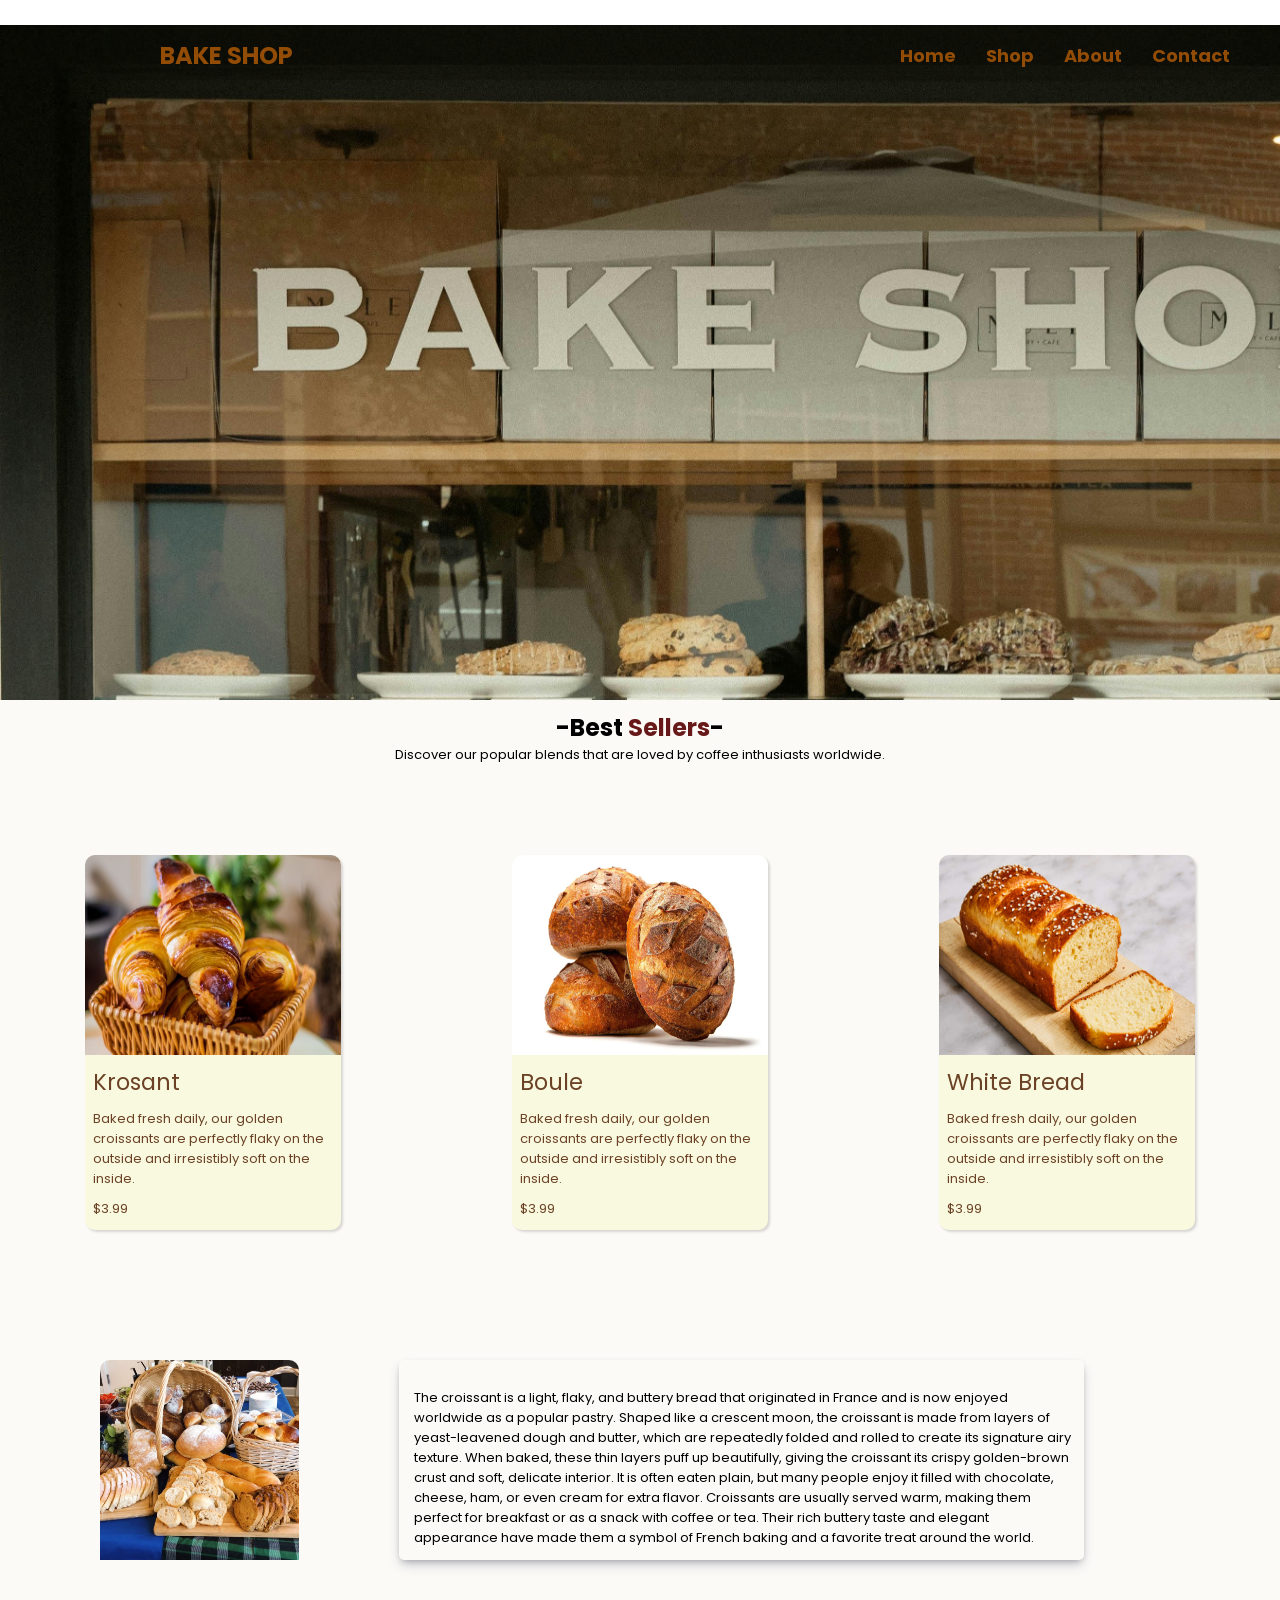
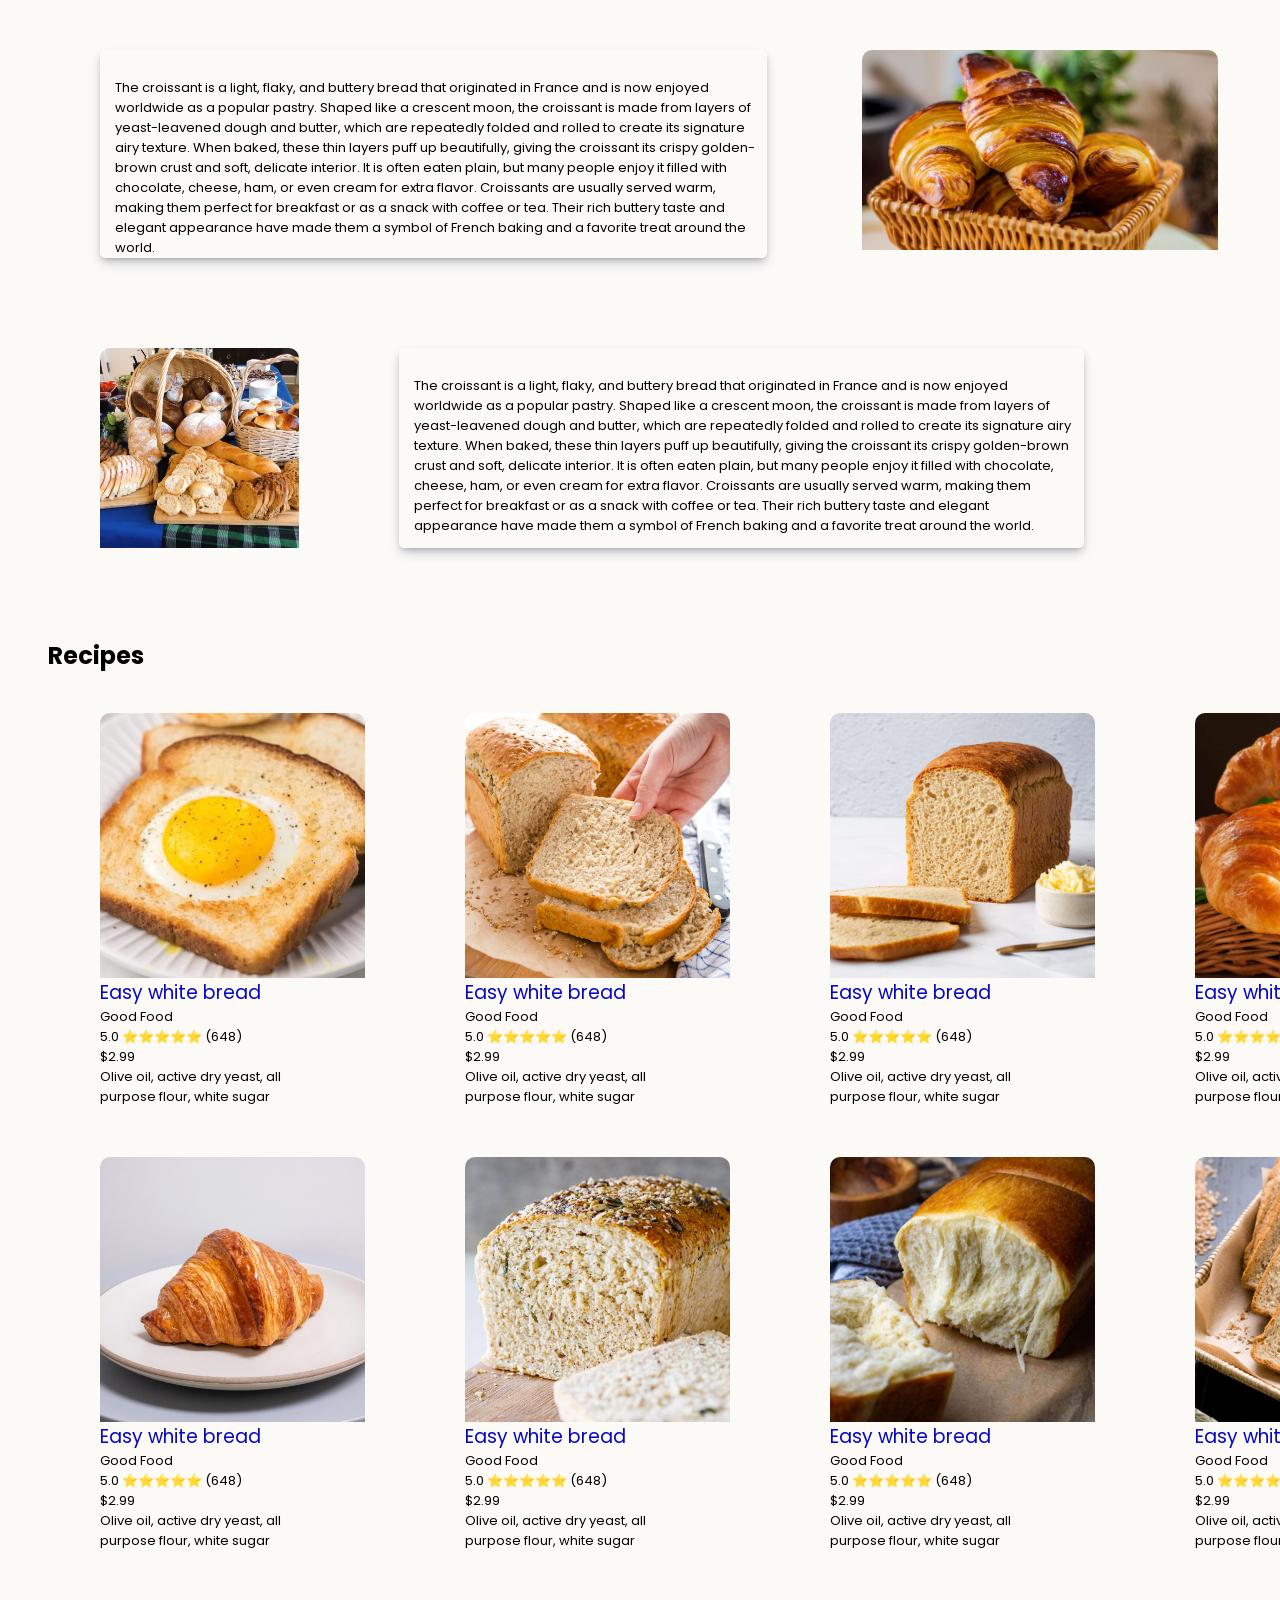
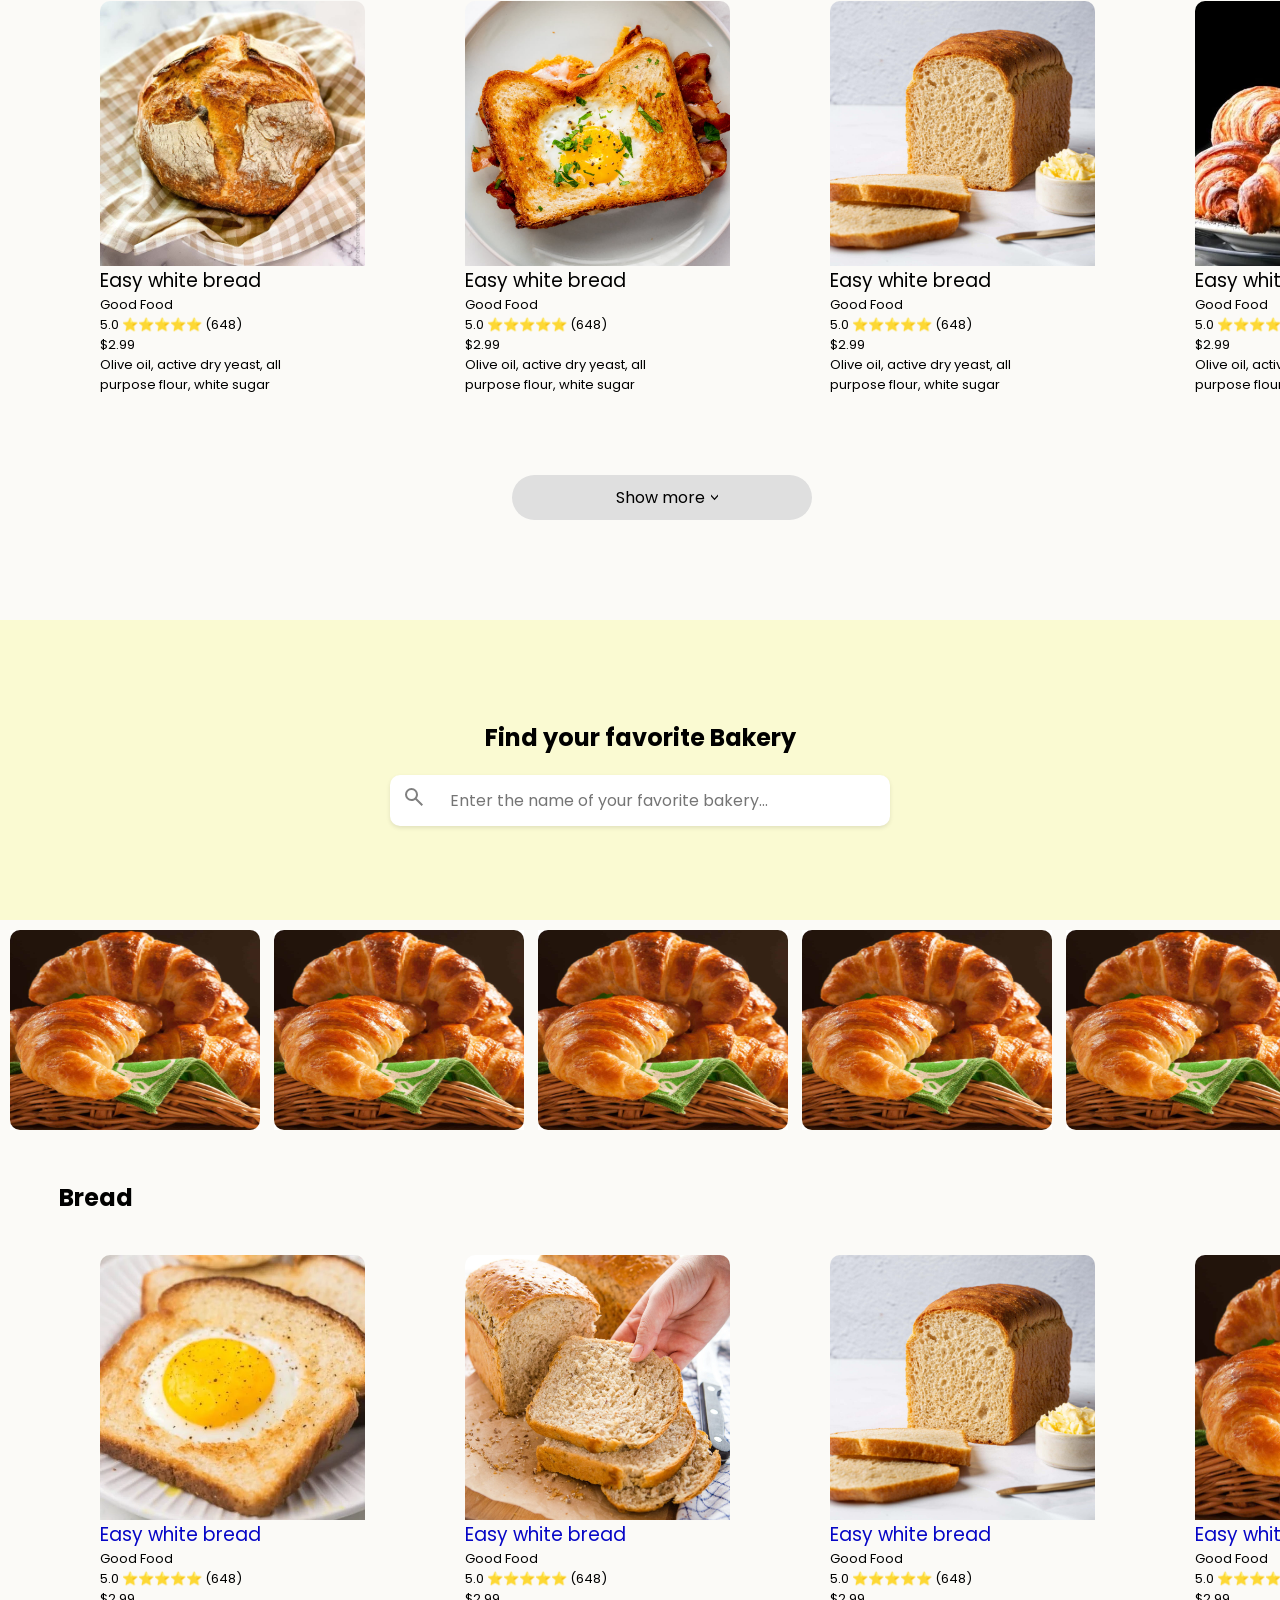
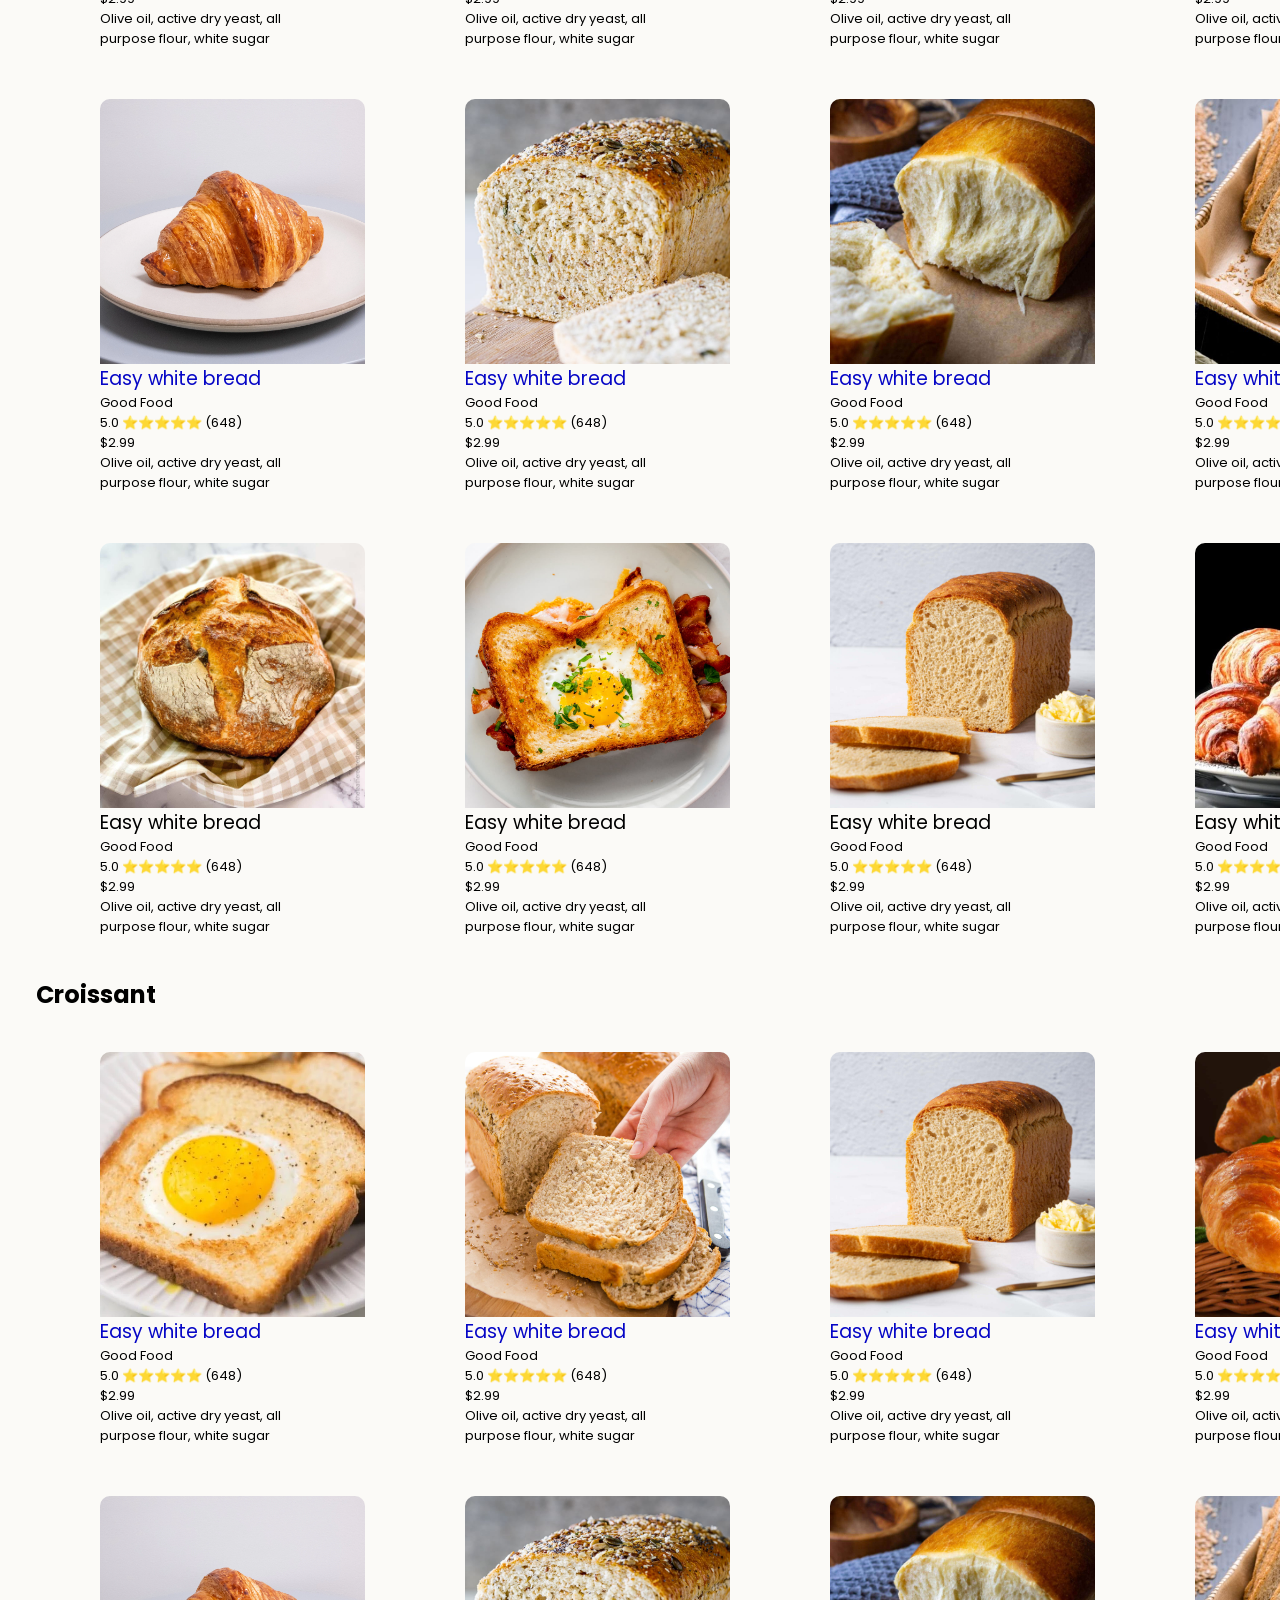
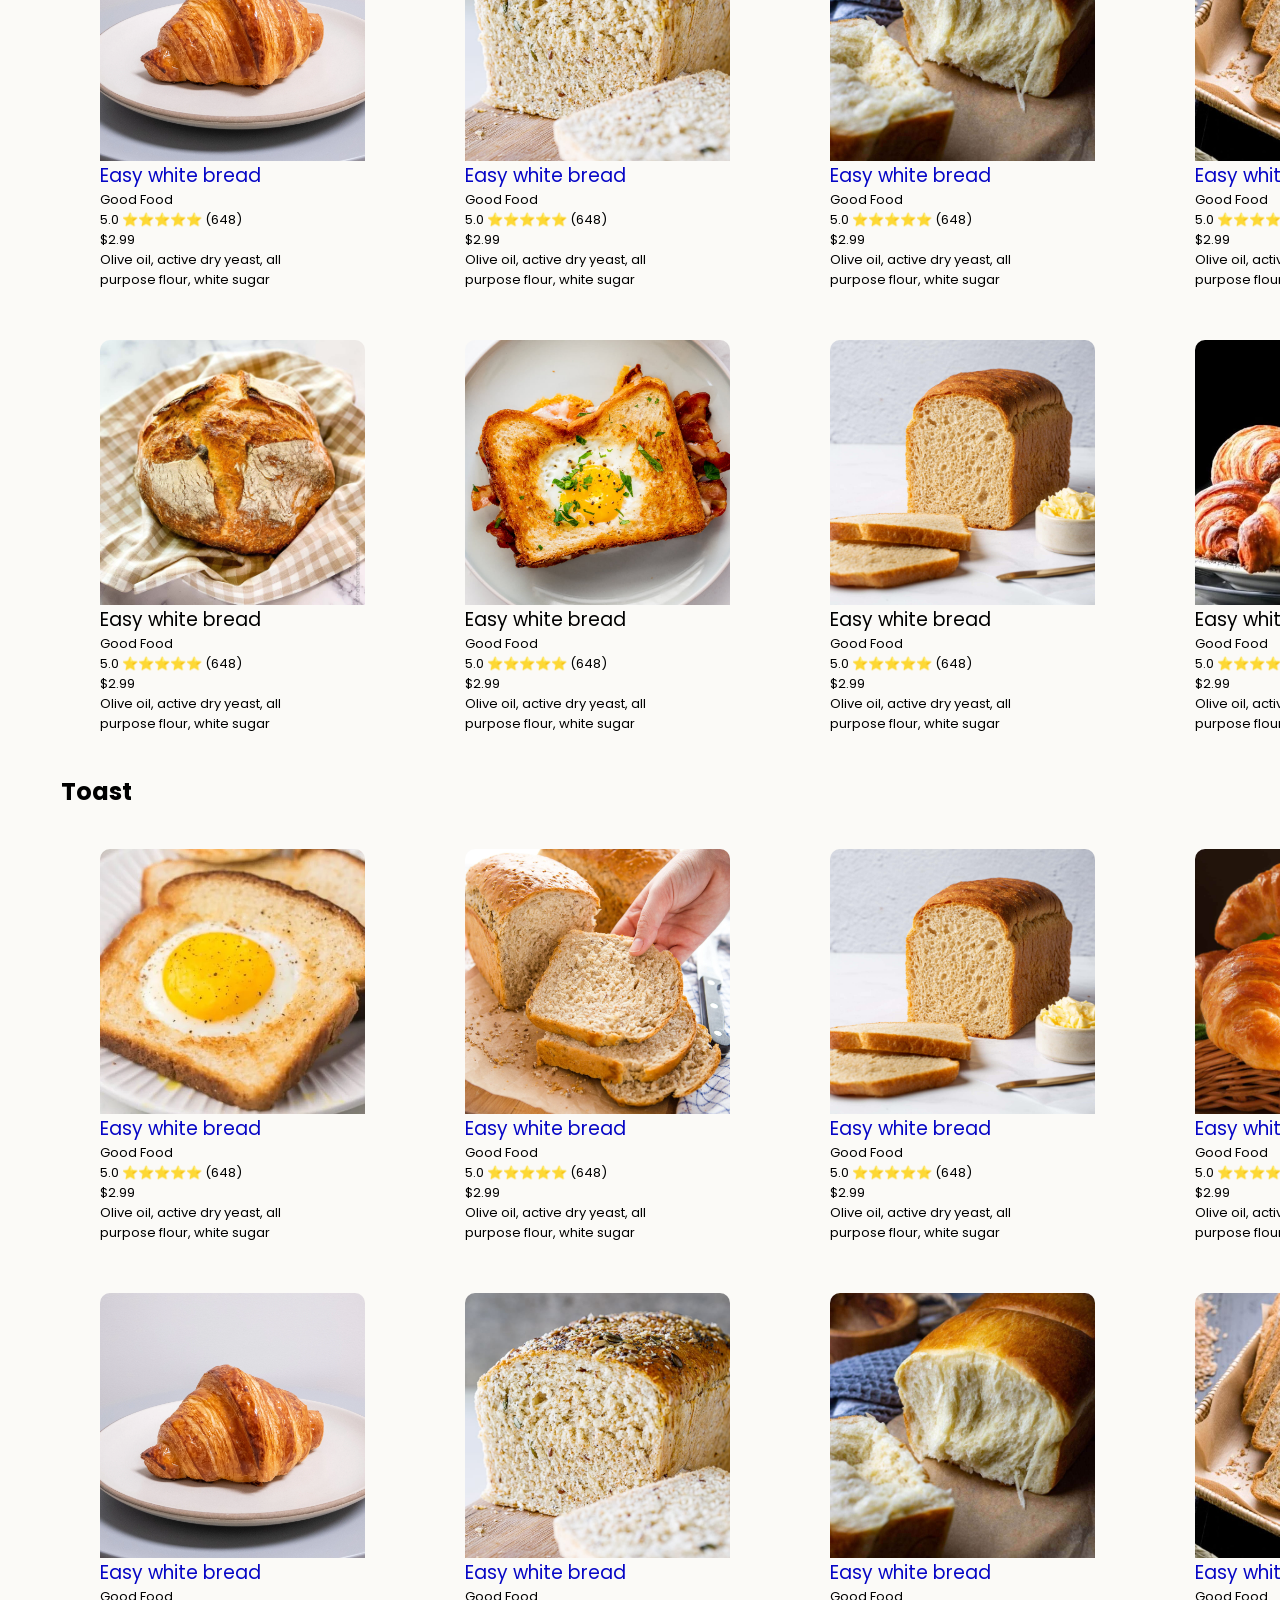
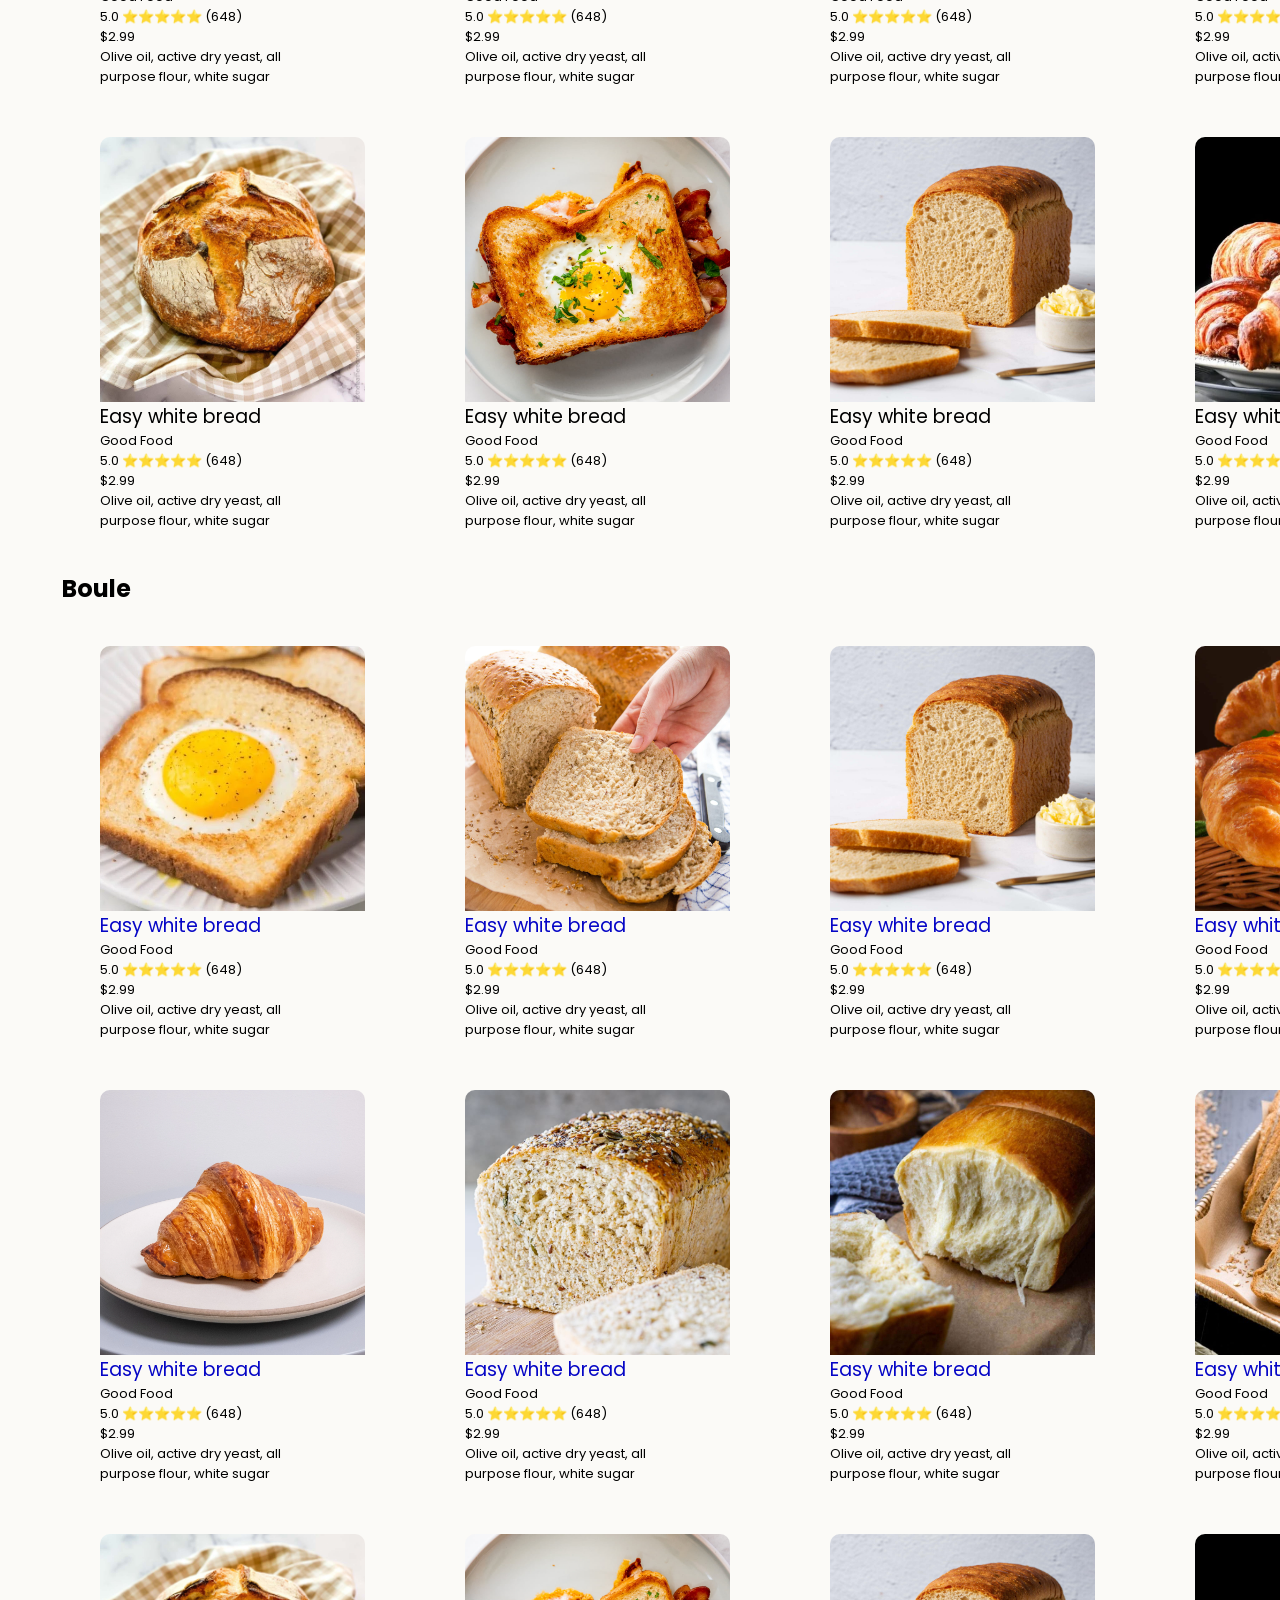
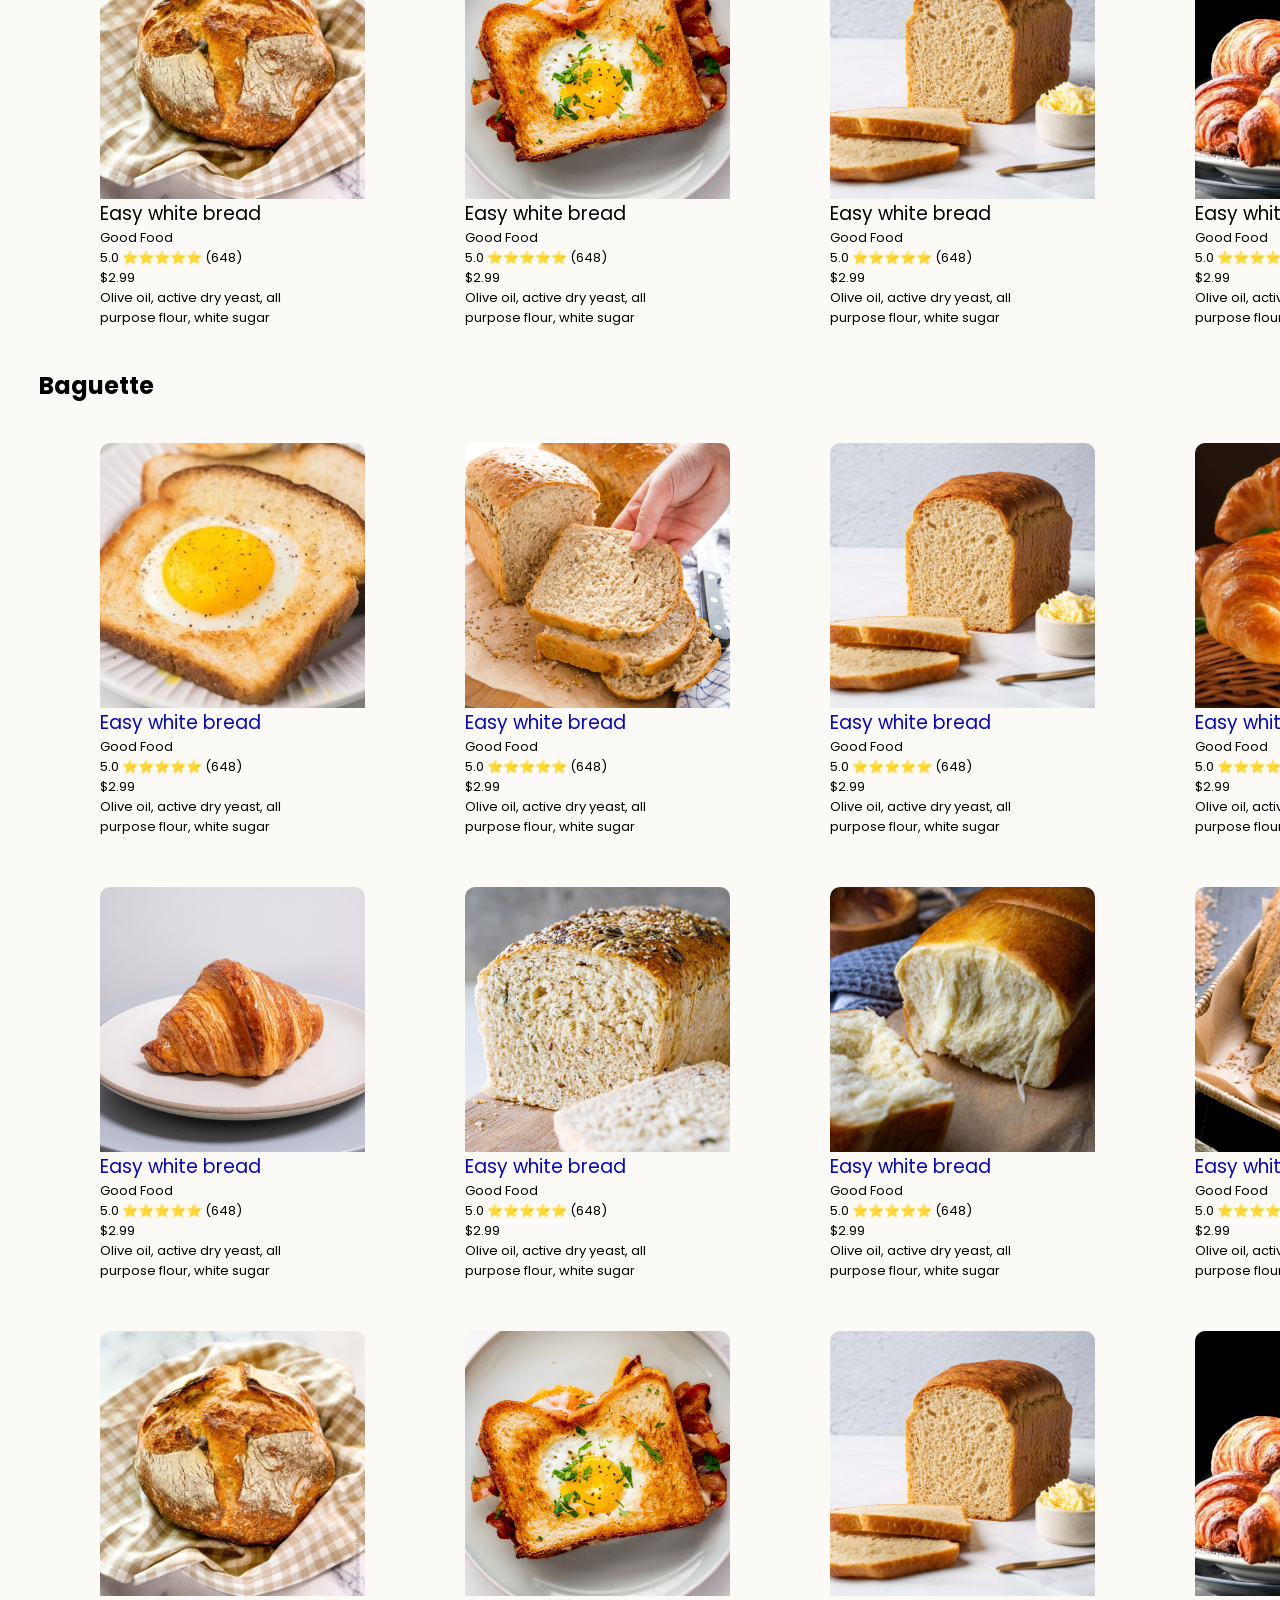
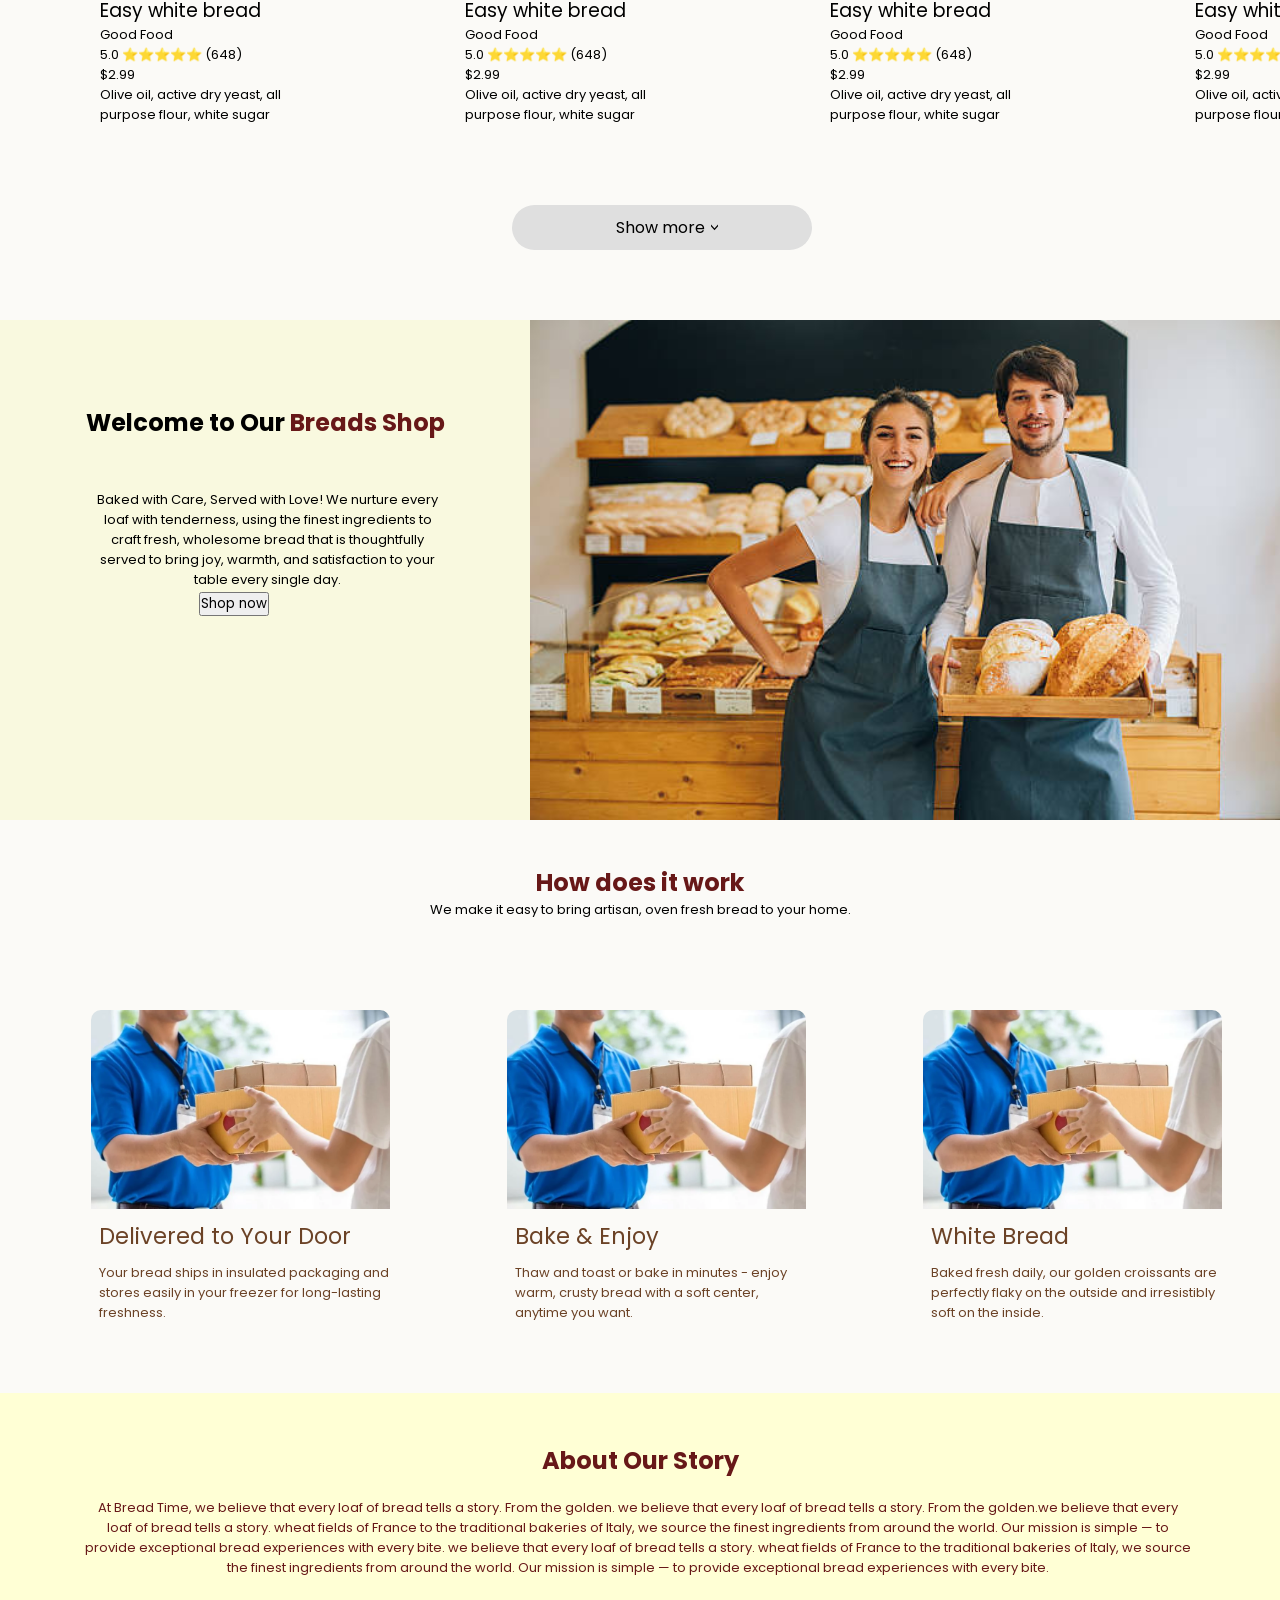
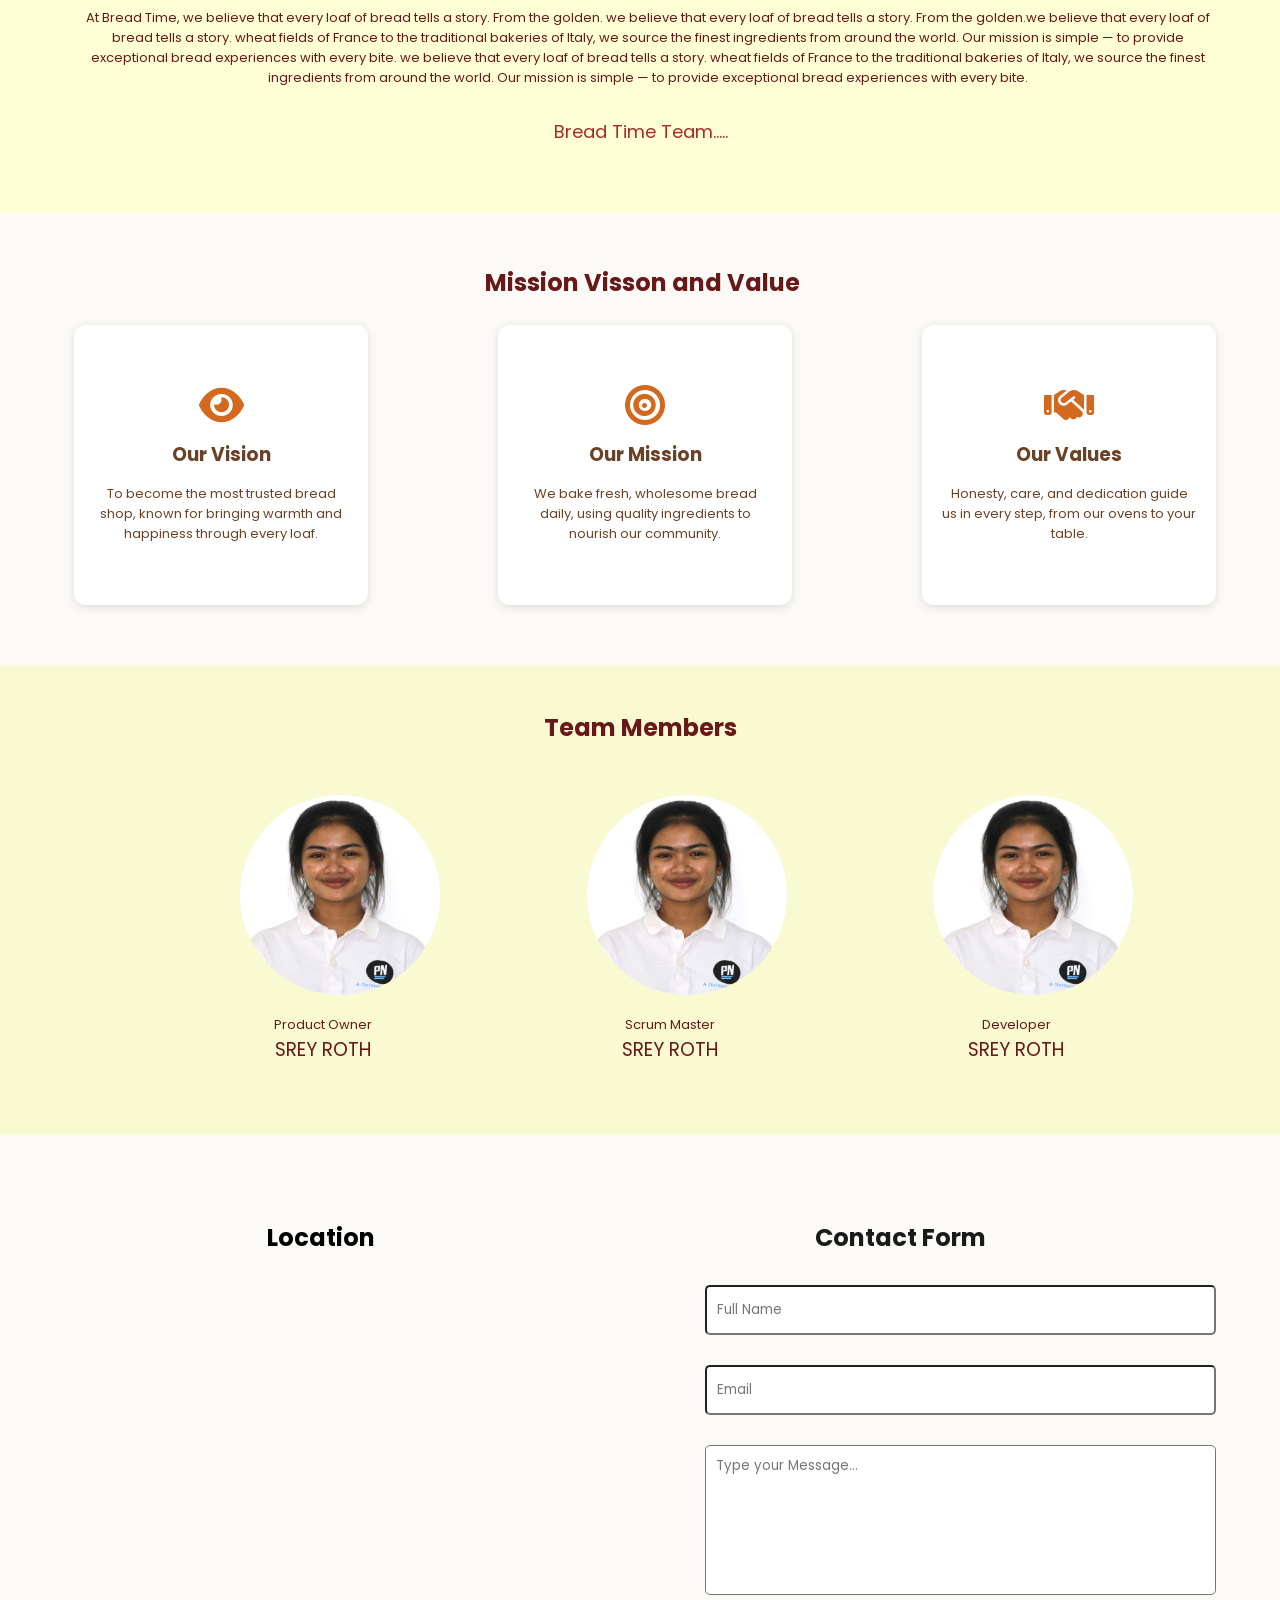
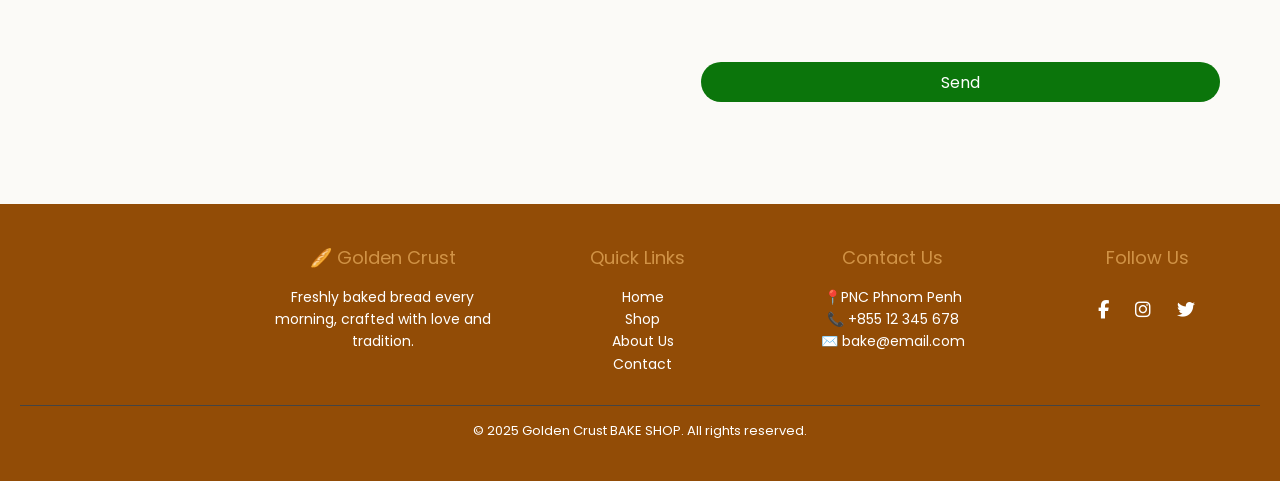
==== commit 9a7ce1e3: "Before responsive" ====
--- a/index.html
+++ b/index.html
@@ -1324,220 +1324,220 @@
                     class="show-more01">></span></div>
         </div>
         <!-- <section id="about"> -->
-            <div class="aboutPage">
-                <div class="aboutPage-p">
-                    <h1>Welcome to Our <span class="best-seller-h2 ">Breads Shop</span></h1>
-                    <p>Baked with Care, Served with Love! We nurture every loaf with tenderness, using the finest
-                        ingredients to craft fresh, wholesome bread that is thoughtfully served to bring joy,
-                        warmth, and
-                        satisfaction to your table every single day.</p>
-                    <button>Shop now</button>
-                </div>
-                <div class="aboutPage-img">
-                    <img src="../images/istockphoto-638623188-612x612.jpg" alt="">
-                </div>
-
-            </div>
-            <div class="delivery-text">
-                <h2 class="h1-delivery">How does it work</h2>
-                <p>We make it easy to bring artisan,
-                    oven fresh bread to your home.</p>
-            </div>
-            <div class="delivery-card">
-                <div class="card delivery-card-01">
-                    <img src="../images/man-delivery-boxes.webp" alt="">
-                    <div class="delivery-card-text">
-                        <h3>Delivered to Your Door</h3>
-                        <p>Your bread ships in insulated packaging and stores easily in your freezer for
-                            long-lasting
-                            freshness.</p>
+        <div class="aboutPage">
+            <div class="aboutPage-p">
+                <h1>Welcome to Our <span class="best-seller-h2 ">Breads Shop</span></h1>
+                <p>Baked with Care, Served with Love! We nurture every loaf with tenderness, using the finest
+                    ingredients to craft fresh, wholesome bread that is thoughtfully served to bring joy,
+                    warmth, and
+                    satisfaction to your table every single day.</p>
+                <button>Shop now</button>
+            </div>
+            <div class="aboutPage-img">
+                <img src="../images/istockphoto-638623188-612x612.jpg" alt="">
+            </div>
+        </div>
+        <div class="delivery-text">
+            <h2 class="h1-delivery">How does it work</h2>
+            <p>We make it easy to bring artisan,
+                oven fresh bread to your home.</p>
+        </div>
+        <div class="delivery-card">
+            <div class="card delivery-card-01">
+                <img src="../images/man-delivery-boxes.webp" alt="">
+                <div class="delivery-card-text">
+                    <h3>Delivered to Your Door</h3>
+                    <p>Your bread ships in insulated packaging and stores easily in your freezer for
+                        long-lasting
+                        freshness.</p>
+                    <div class="price">
+                    </div>
+                </div>
+            </div>
+            <div class="card delivery-card-02">
+                <img src="../images/man-delivery-boxes.webp" alt="">
+                <div class="delivery-card-text">
+                    <h3>Bake & Enjoy</h>
+                        <p>Thaw and toast or bake in minutes - enjoy warm, crusty bread with a soft center,
+                            anytime you
+                            want.</p>
                         <div class="price">
                         </div>
-                    </div>
-                </div>
-                <div class="card delivery-card-02">
-                    <img src="../images/man-delivery-boxes.webp" alt="">
-                    <div class="delivery-card-text">
-                        <h3>Bake & Enjoy</h>
-                            <p>Thaw and toast or bake in minutes - enjoy warm, crusty bread with a soft center,
-                                anytime you
-                                want.</p>
-                            <div class="price">
-
-                            </div>
-                    </div>
-                </div>
-                <div class="card delivery-card-03">
-                    <img src="../images/man-delivery-boxes.webp" alt="">
-                    <div class="delivery-card-text">
-                        <h3>White Bread</h3>
-                        <p>Baked fresh daily, our golden croissants are perfectly flaky on the outside and
-                            irresistibly
-                            soft on the inside.</p>
-                    </div>
-                </div>
-            </div>
-            <div class="our-story">
-                <h2>About Our Story</h2>
-                <div class="our-story-p">
-                    <p class="our-story-p1">At Bread Time, we believe that every loaf of bread tells a story. From
-                        the
-                        golden. we believe that every loaf of bread tells a story. From the
-                        golden.we believe that every loaf of bread tells a story. wheat fields of France to the
-                        traditional
-                        bakeries of Italy, we source the finest ingredients from
-                        around the world. Our mission is simple — to provide exceptional bread experiences with
-                        every
-                        bite.
-                        we believe that every loaf of bread tells a story. wheat fields of France to the traditional
-                        bakeries of Italy, we source the finest ingredients from
-                        around the world. Our mission is simple — to provide exceptional bread experiences with
-                        every
-                        bite.
-                    </p>
-                    <p class="our-story-p2">At Bread Time, we believe that every loaf of bread tells a story. From
-                        the
-                        golden. we believe that every loaf of bread tells a story. From the
-                        golden.we believe that every loaf of bread tells a story. wheat fields of France to the
-                        traditional
-                        bakeries of Italy, we source the finest ingredients from
-                        around the world. Our mission is simple — to provide exceptional bread experiences with
-                        every
-                        bite.
-                        we believe that every loaf of bread tells a story. wheat fields of France to the traditional
-                        bakeries of Italy, we source the finest ingredients from
-                        around the world. Our mission is simple — to provide exceptional bread experiences with
-                        every
-                        bite.
-                    </p>
-
-                    <p class="our-story-p3">Bread Time Team…..</p>
-                </div>
-
-                <div class="why-choose-us">
-                    <h2><span class="why-choose-us-h2">Mission Visson and Value</span></h2>
-                    <div class="choose-us">
-                        <div class="reasons">
-                            <div class="reason">
-                                <i class="fa-solid fa-eye"></i>
-                                <h3>Our Vision</h3>
-                                <p>To become the most trusted bread shop, known for bringing warmth and happiness
-                                    through
-                                    every
-                                    loaf.</p>
-
-                            </div>
-                            <div class="reason">
-                                <i class="fa-solid fa-bullseye"></i>
-                                <h3>Our Mission</h3>
-                                <p>We bake fresh, wholesome bread daily, using quality ingredients to nourish our
-                                    community.
-                                </p>
-                            </div>
-                            <div class="reason">
-                                <i class="fa-solid fa-handshake"></i>
-                                <h3>Our Values</h3>
-                                <p>Honesty, care, and dedication guide us in every step, from our ovens to your
-                                    table.
-                                </p>
-                            </div>
+                </div>
+            </div>
+            <div class="card delivery-card-03">
+                <img src="../images/man-delivery-boxes.webp" alt="">
+                <div class="delivery-card-text">
+                    <h3>White Bread</h3>
+                    <p>Baked fresh daily, our golden croissants are perfectly flaky on the outside and
+                        irresistibly
+                        soft on the inside.</p>
+                </div>
+            </div>
+        </div>
+        <div class="our-story">
+            <h2>About Our Story</h2>
+            <div class="our-story-p">
+                <p class="our-story-p1">At Bread Time, we believe that every loaf of bread tells a story. From
+                    the
+                    golden. we believe that every loaf of bread tells a story. From the
+                    golden.we believe that every loaf of bread tells a story. wheat fields of France to the
+                    traditional
+                    bakeries of Italy, we source the finest ingredients from
+                    around the world. Our mission is simple — to provide exceptional bread experiences with
+                    every
+                    bite.
+                    we believe that every loaf of bread tells a story. wheat fields of France to the traditional
+                    bakeries of Italy, we source the finest ingredients from
+                    around the world. Our mission is simple — to provide exceptional bread experiences with
+                    every
+                    bite.
+                </p>
+                <p class="our-story-p2">At Bread Time, we believe that every loaf of bread tells a story. From
+                    the
+                    golden. we believe that every loaf of bread tells a story. From the
+                    golden.we believe that every loaf of bread tells a story. wheat fields of France to the
+                    traditional
+                    bakeries of Italy, we source the finest ingredients from
+                    around the world. Our mission is simple — to provide exceptional bread experiences with
+                    every
+                    bite.
+                    we believe that every loaf of bread tells a story. wheat fields of France to the traditional
+                    bakeries of Italy, we source the finest ingredients from
+                    around the world. Our mission is simple — to provide exceptional bread experiences with
+                    every
+                    bite.
+                </p>
+
+                <p class="our-story-p3">Bread Time Team…..</p>
+            </div>
+
+            <div class="why-choose-us">
+                <h2><span class="why-choose-us-h2">Mission Visson and Value</span></h2>
+                <div class="choose-us">
+                    <div class="reasons">
+                        <div class="reason">
+                            <i class="fa-solid fa-eye"></i>
+                            <h3>Our Vision</h3>
+                            <p>To become the most trusted bread shop, known for bringing warmth and happiness
+                                through
+                                every
+                                loaf.</p>
 
                         </div>
-                    </div>
-                </div>
-                <div class="team-members">
-                    <h1>Team Members</h1>
-                    <div class="members">
-                        <div class="member01">
-                            <img src="../images/photo_2025-06-29_11-21-09.jpg" alt="">
-                            <div class="member01-text">
-                                <p>Product Owner</p>
-                                <h3>SREY ROTH</h3>
+                        <div class="reason">
+                            <i class="fa-solid fa-bullseye"></i>
+                            <h3>Our Mission</h3>
+                            <p>We bake fresh, wholesome bread daily, using quality ingredients to nourish our
+                                community.
+                            </p>
+                        </div>
+                        <div class="reason">
+                            <i class="fa-solid fa-handshake"></i>
+                            <h3>Our Values</h3>
+                            <p>Honesty, care, and dedication guide us in every step, from our ovens to your
+                                table.
+                            </p>
+                        </div>
+
+                    </div>
+                </div>
+            </div>
+            <div class="team-members">
+                <h1>Team Members</h1>
+                <div class="members">
+                    <div class="member01">
+                        <img src="../images/photo_2025-06-29_11-21-09.jpg" alt="">
+                        <div class="member01-text">
+                            <p>Product Owner</p>
+                            <h3>SREY ROTH</h3>
+                        </div>
+                    </div>
+                    <div class="member02">
+                        <img src="../images/photo_2025-06-29_11-21-09.jpg" alt="">
+                        <div class="member01-text">
+                            <p>Scrum Master</p>
+                            <h3>SREY ROTH</h3>
+                        </div>
+                    </div>
+                    <div class="member03">
+                        <img src="../images/photo_2025-06-29_11-21-09.jpg" alt="">
+                        <div class="member01-text">
+                            <p>Developer</p>
+                            <h3>SREY ROTH</h3>
+                        </div>
+                    </div>
+                </div>
+            </div>
+            <!-- </section> -->
+            <section id="contact">
+                <div class="get-touch">
+                    <div class="location">
+                        <h2>Location</h2>
+                        <iframe
+                            src="https://www.google.com/maps/embed?pb=!1m18!1m12!1m3!1d3909.0139083277763!2d104.8805086750534!3d11.550859788648959!2m3!1f0!2f0!3f0!3m2!1i1024!2i768!4f13.1!3m3!1m2!1s0x310951add5e2cd81%3A0x171e0b69c7c6f7ba!2sPasserelles%20num%C3%A9riques%20Cambodia%20(PNC)!5e0!3m2!1sen!2skh!4v1758157852515!5m2!1sen!2skh"
+                            width="600" height="450" style="border:0;" allowfullscreen="" loading="lazy"
+                            referrerpolicy="no-referrer-when-downgrade"></iframe>
+                    </div>
+                    <div class="form-container">
+
+                        <div class="contact-form">
+                            <h2>Contact Form</h2>
+                            <form>
+                                <input type="text" placeholder="Full Name" required>
+                                <input type="email" placeholder="Email" required>
+                                <textarea placeholder="Type your Message..."></textarea>
+                                <div class="button">
+                                    <button type="submit">Send</button>
+                                </div>
+                            </form>
+                        </div>
+                    </div>
+
+                </div>
+                <div class="location">
+                    
+                </div>
+                <footer>
+                    <div class="footer-container">
+
+                        <div class="footer-section">
+                            <h3>🥖 Golden Crust</h3>
+                            <p>Freshly baked bread every morning, crafted with love and tradition.</p>
+                        </div>
+
+                        <div class="footer-section">
+                            <h3>Quick Links</h3>
+                            <p><a href="#">Home</a></p>
+                            <p><a href="#">Shop</a></p>
+                            <p><a href="#">About Us</a></p>
+                            <p><a href="#">Contact</a></p>
+                        </div>
+
+                        <div class="footer-section">
+                            <h3>Contact Us</h3>
+                            <p>📍PNC Phnom Penh</p>
+                            <p>📞 +855 12 345 678</p>
+                            <p>✉️ bake@email.com</p>
+                        </div>
+
+                        <div class="footer-section">
+                            <h3>Follow Us</h3>
+                            <div class="social-icons">
+                                <a href="#"><i class="fab fa-facebook-f"></i></a>
+                                <a href="#"><i class="fab fa-instagram"></i></a>
+                                <a href="#"><i class="fab fa-twitter"></i></a>
                             </div>
                         </div>
-                        <div class="member02">
-                            <img src="../images/photo_2025-06-29_11-21-09.jpg" alt="">
-                            <div class="member01-text">
-                                <p>Product Owner</p>
-                                <h3>SREY ROTH</h3>
-                            </div>
-                        </div>
-                        <div class="member03">
-                            <img src="../images/photo_2025-06-29_11-21-09.jpg" alt="">
-                            <div class="member01-text">
-                                <p>Product Owner</p>
-                                <h3>SREY ROTH</h3>
-                            </div>
-                        </div>
-                    </div>
-                </div>
-        <!-- </section> -->
-        <section id="contact">
-            <!-- <section id="contact"> -->
-            <!-- <div class="form-container">
-            <div class="contact-text">
-                <h1>Get in Touch</h1>
-            </div>
-            <div class="contact-form">
-                <h2>Send Message</h2>
-                <form>
-                    <input type="text" placeholder="Full Name" required>
-                    <input type="email" placeholder="Email" required>
-                    <textarea placeholder="Type your Message..."></textarea>
-                    <button type="submit">Send</button>
-                </form>
-            </div>
-        </div> -->
-            <div class="location">
-                <div class="recipes">
-                    <h1>Location</h1>
-                </div>
-
-                <iframe
-                    src="https://www.google.com/maps/embed?pb=!1m18!1m12!1m3!1d3909.0139083277763!2d104.8805086750534!3d11.550859788648959!2m3!1f0!2f0!3f0!3m2!1i1024!2i768!4f13.1!3m3!1m2!1s0x310951add5e2cd81%3A0x171e0b69c7c6f7ba!2sPasserelles%20num%C3%A9riques%20Cambodia%20(PNC)!5e0!3m2!1sen!2skh!4v1758157852515!5m2!1sen!2skh"
-                    width="600" height="450" style="border:0;" allowfullscreen="" loading="lazy"
-                    referrerpolicy="no-referrer-when-downgrade"></iframe>
-            </div>
-            <footer>
-                <div class="footer-container">
-
-                    <div class="footer-section">
-                        <h3>🥖 Golden Crust</h3>
-                        <p>Freshly baked bread every morning, crafted with love and tradition.</p>
-                    </div>
-
-                    <div class="footer-section">
-                        <h3>Quick Links</h3>
-                        <p><a href="#">Home</a></p>
-                        <p><a href="#">Shop</a></p>
-                        <p><a href="#">About Us</a></p>
-                        <p><a href="#">Contact</a></p>
-                    </div>
-
-                    <div class="footer-section">
-                        <h3>Contact Us</h3>
-                        <p>📍PNC Phnom Penh</p>
-                        <p>📞 +855 12 345 678</p>
-                        <p>✉️ rothh@mail.com</p>
-                    </div>
-
-                    <div class="footer-section">
-                        <h3>Follow Us</h3>
-                        <div class="social-icons">
-                            <a href="#"><i class="fab fa-facebook-f"></i></a>
-                            <a href="#"><i class="fab fa-instagram"></i></a>
-                            <a href="#"><i class="fab fa-twitter"></i></a>
-                        </div>
-                    </div>
-
-                </div>
-
-                <div class="footer-bottom">
-                    &copy; 2025 Golden Crust BAKE SHOP. All rights reserved.
-                </div>
-            </footer>
-        </section>
-        <!-- </section> -->
+
+                    </div>
+
+                    <div class="footer-bottom">
+                        &copy; 2025 Golden Crust BAKE SHOP. All rights reserved.
+                    </div>
+                </footer>
+            </section>
+            <!-- </section> -->
 </body>
 
 </html>
--- a/style/index.css
+++ b/style/index.css
@@ -9,7 +9,9 @@
 }
 
 body {
+    overflow-x: auto;
     overflow-x: hidden;
+    background: rgb(251, 250, 247);
 
 }
 
@@ -17,8 +19,10 @@
     scroll-behavior: smooth;
 }
 
+
 .navbar {
     display: block;
+
 }
 
 .marquee-container {
@@ -32,10 +36,8 @@
     display: inline-block;
     white-space: nowrap;
     padding-left: 100%;
-    /* start off-screen right */
     animation: scroll-left 20s linear infinite;
     font-size: 16px;
-    /* font-weight: bold; */
     color: black;
     border: 0px;
 }
@@ -50,17 +52,11 @@
     }
 }
 
-.logo-icon {
-    width: 200px;
-    height: fit-content;
-}
 
 .navbar {
     width: 100%;
     height: 80px;
     backdrop-filter: blur(90px);
-
-    /* background: black; */
     position: fixed;
     z-index: 1;
 
@@ -138,7 +134,12 @@
 }
 
 .color {
-    color: white;
+    color: #924c06;
+    font-weight: bold;
+}
+
+.color:hover {
+    color: rgb(255, 213, 134);
 }
 
 .gap {
@@ -170,18 +171,20 @@
     list-style: none;
     display: flex;
     gap: 20px;
+    padding-bottom: 20px;
     padding-right: 50px;
 }
 
 .nav ul a {
-    color: white;
+    color: #924c06;
     font-weight: bold;
     font-size: 18px;
 
+
 }
 
 .nav ul a:hover {
-    color: gray;
+    color: rgb(255, 213, 134);
 }
 
 .header {
@@ -231,7 +234,7 @@
     font-weight: bold;
 }
 
-hr {
+/* hr {
     width: 48px;
     height: 4px;
     margin-left: 50px;
@@ -258,7 +261,7 @@
 button:hover {
     transform: translateY(-5px);
     background-color: rgb(29, 159, 29);
-}
+} */
 
 .best-seller {
 
@@ -513,10 +516,18 @@
     color: black;
 }
 
+#shop {
+    padding-bottom: 10px;
+}
+
 .shop {
     background-color: lightgoldenrodyellow;
     height: 300px;
     margin-top: 100px;
+}
+
+.shop h1 {
+    padding-top: 100px;
 }
 
 .search-container {
@@ -861,58 +872,104 @@
     padding-right: 55%;
 }
 
-.contact h1 {
+
+#contact {
+    padding-top: 55px;
+    /* padding-bottom: 10px; */
+
+}
+
+.get-touch {
+    display: flex;
+}
+
+.form-container {
+    /* background-color: #fff; */
+    border-radius: 5px;
+    /* width: 50%; */
+    padding-left: 50px;
+    padding-bottom: 4%;
+}
+
+.form-container p {
+    width: 100%;
     color: black;
-}
-
-.form-container {
-    background-color: #fff;
-    padding: 20px;
-    border-radius: 5px;
-    width: 30%;
+    padding-right: 120px;
+
 }
 
 .form-container h2 {
     color: #1a1a1a;
-    margin-bottom: 20px;
+    margin-bottom: 30px;
+    margin-top: 30px;
+    padding-right: 120px;
 }
 
 .form-container input,
 .form-container textarea {
-    width: 100%;
-    margin-bottom: 10px;
+    width: 80%;
+    margin-bottom: 30px;
     padding: 10px;
-    border: 1px solid #ccc;
+    height: 50px;
+    /* border: 1px solid #ccc; */
     border-radius: 5px;
     box-sizing: border-box;
 }
 
 .form-container textarea {
-    height: 100px;
+    height: 150px;
+    resize: none;
+}
+
+.button {
+    padding-right: 120px;
+    padding-bottom: 50px;
+
 }
 
 .form-container button {
     width: 100%;
+    height: 40px;
     background-color: rgb(11, 117, 11);
     border: none;
-    border-radius: 5px;
+    border-radius: 25px;
     color: #fff;
     font-size: 1em;
     cursor: pointer;
-    margin-right: 100px;
+    margin-top: 30px;
+    margin-left: 60px;
+
+    /* margin-right: 100px; */
 }
 
 .form-container button:hover {
     background-color: rgb(29, 159, 29);
 }
 
+.location {
+    width: 50%;
+    margin-left: 100px;
+}
+
+.location h2 {
+    color: black;
+    padding-right: 10%;
+    /* background: lightblue; */
+    margin-top: 30px;
+}
+
+.contact-text {
+    /* padding-right: 120px; */
+    /* background: lightblue; */
+    margin-right: 40px;
+}
+
 .location iframe {
-    height: 600px;
+    height: 420px;
+    padding-top: 30px;
+    /* margin-bottom: 80px; */
     width: 100%;
-}
-
-.location h1 {
-    color: black;
+
 }
 
 footer {
@@ -972,4 +1029,5 @@
     padding-top: 15px;
     font-size: 13px;
     color: white;
-}+}
+
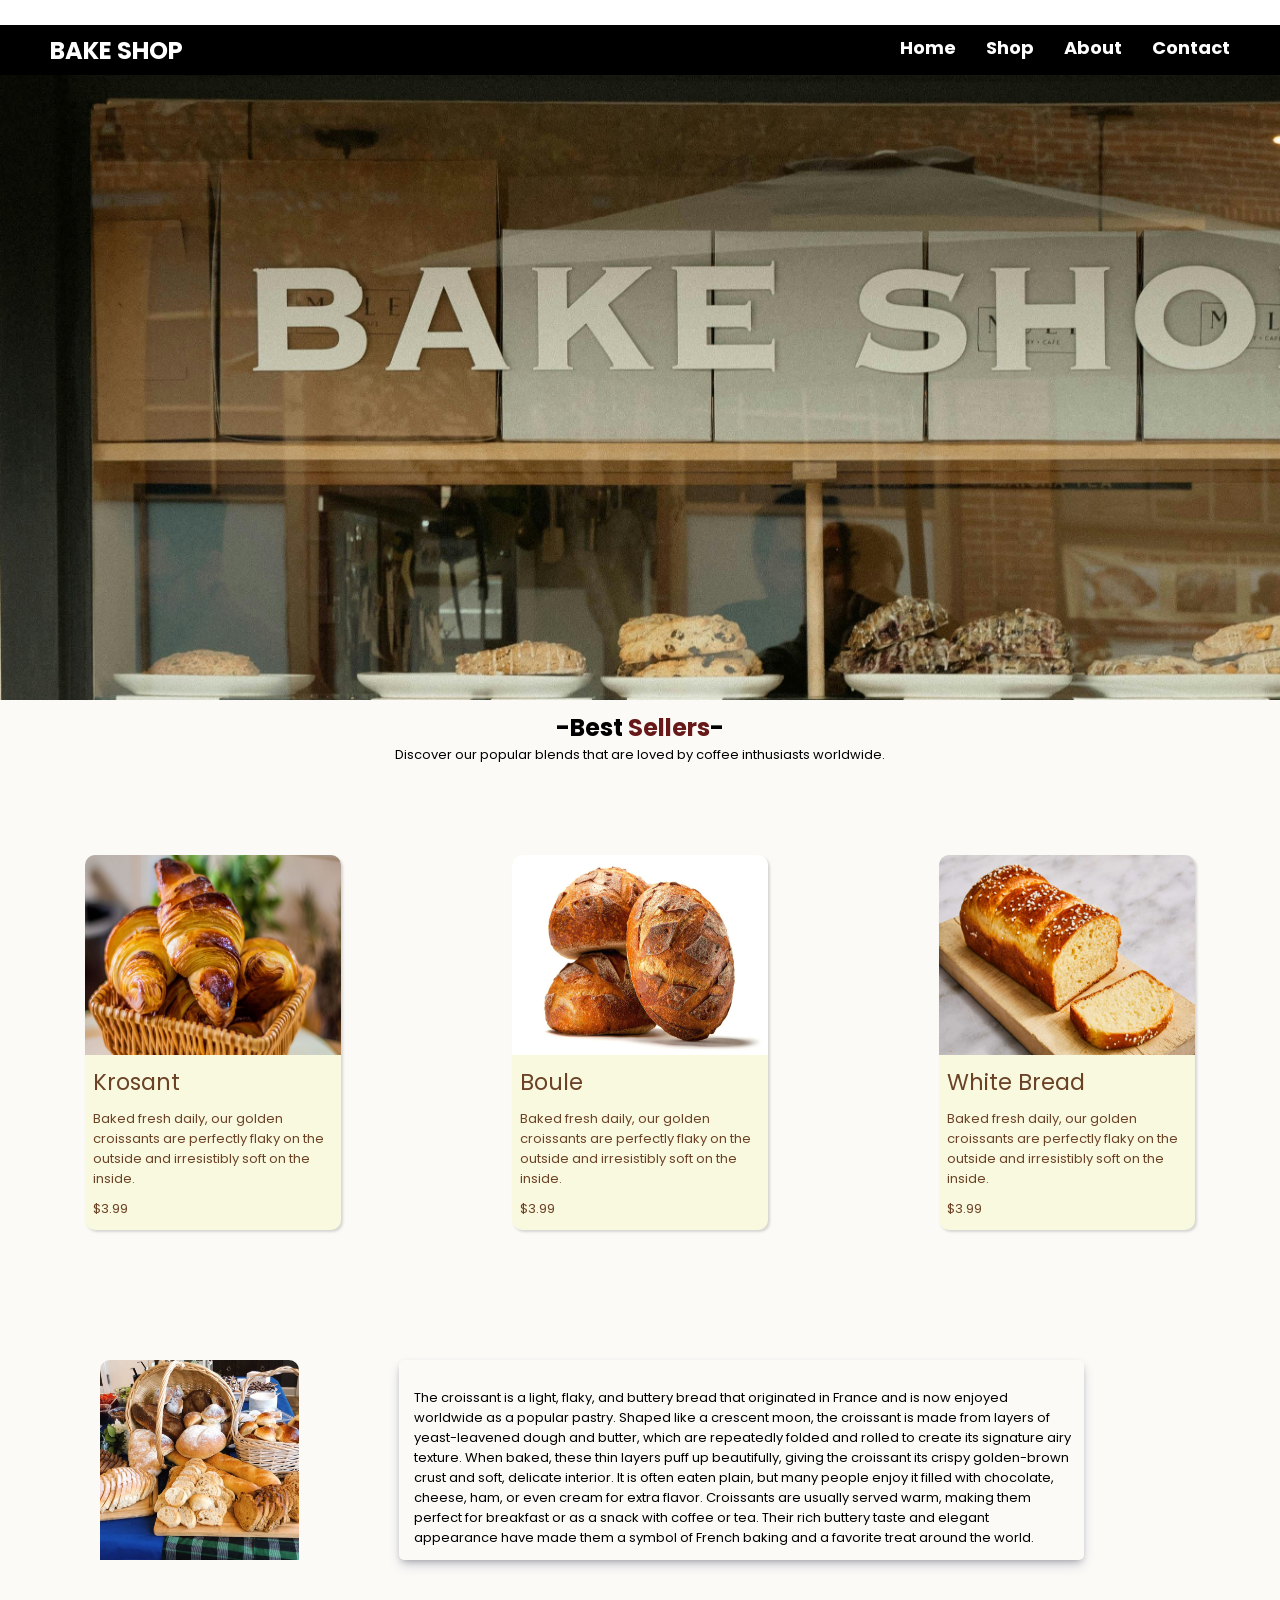
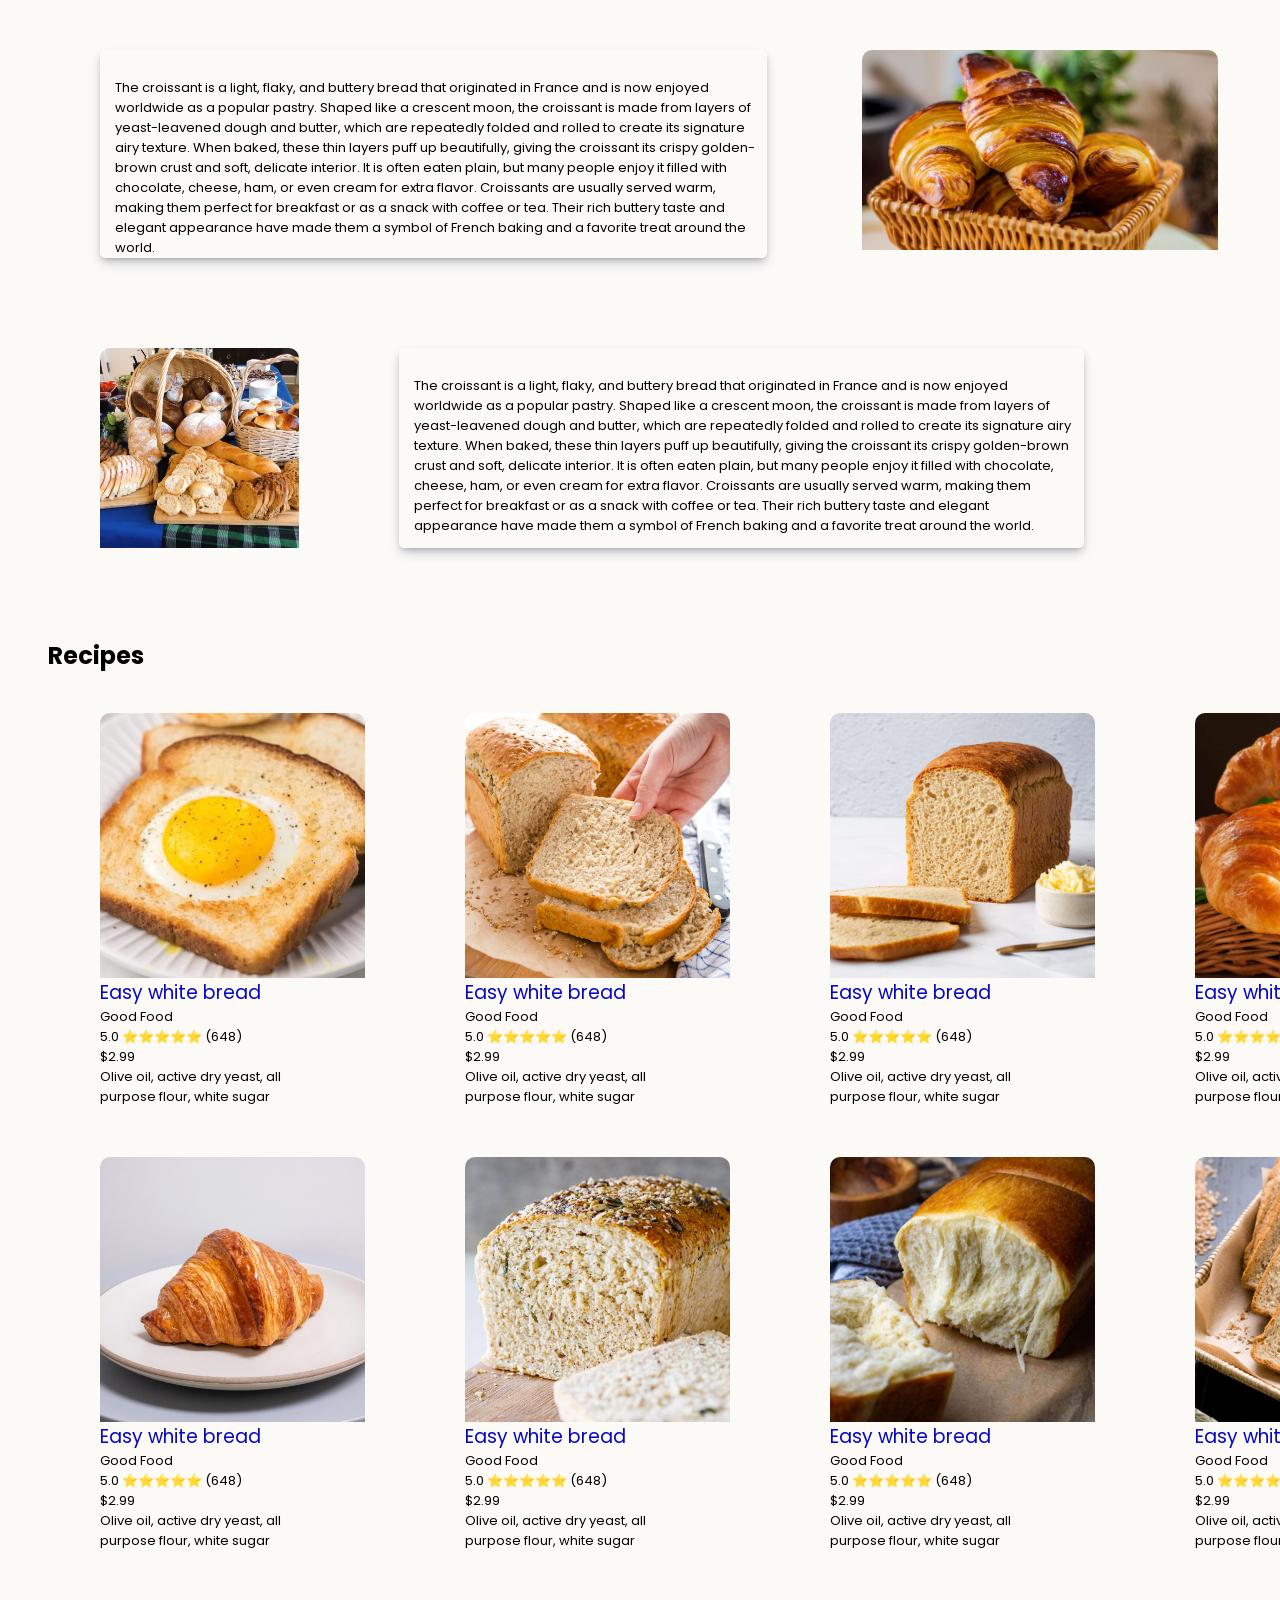
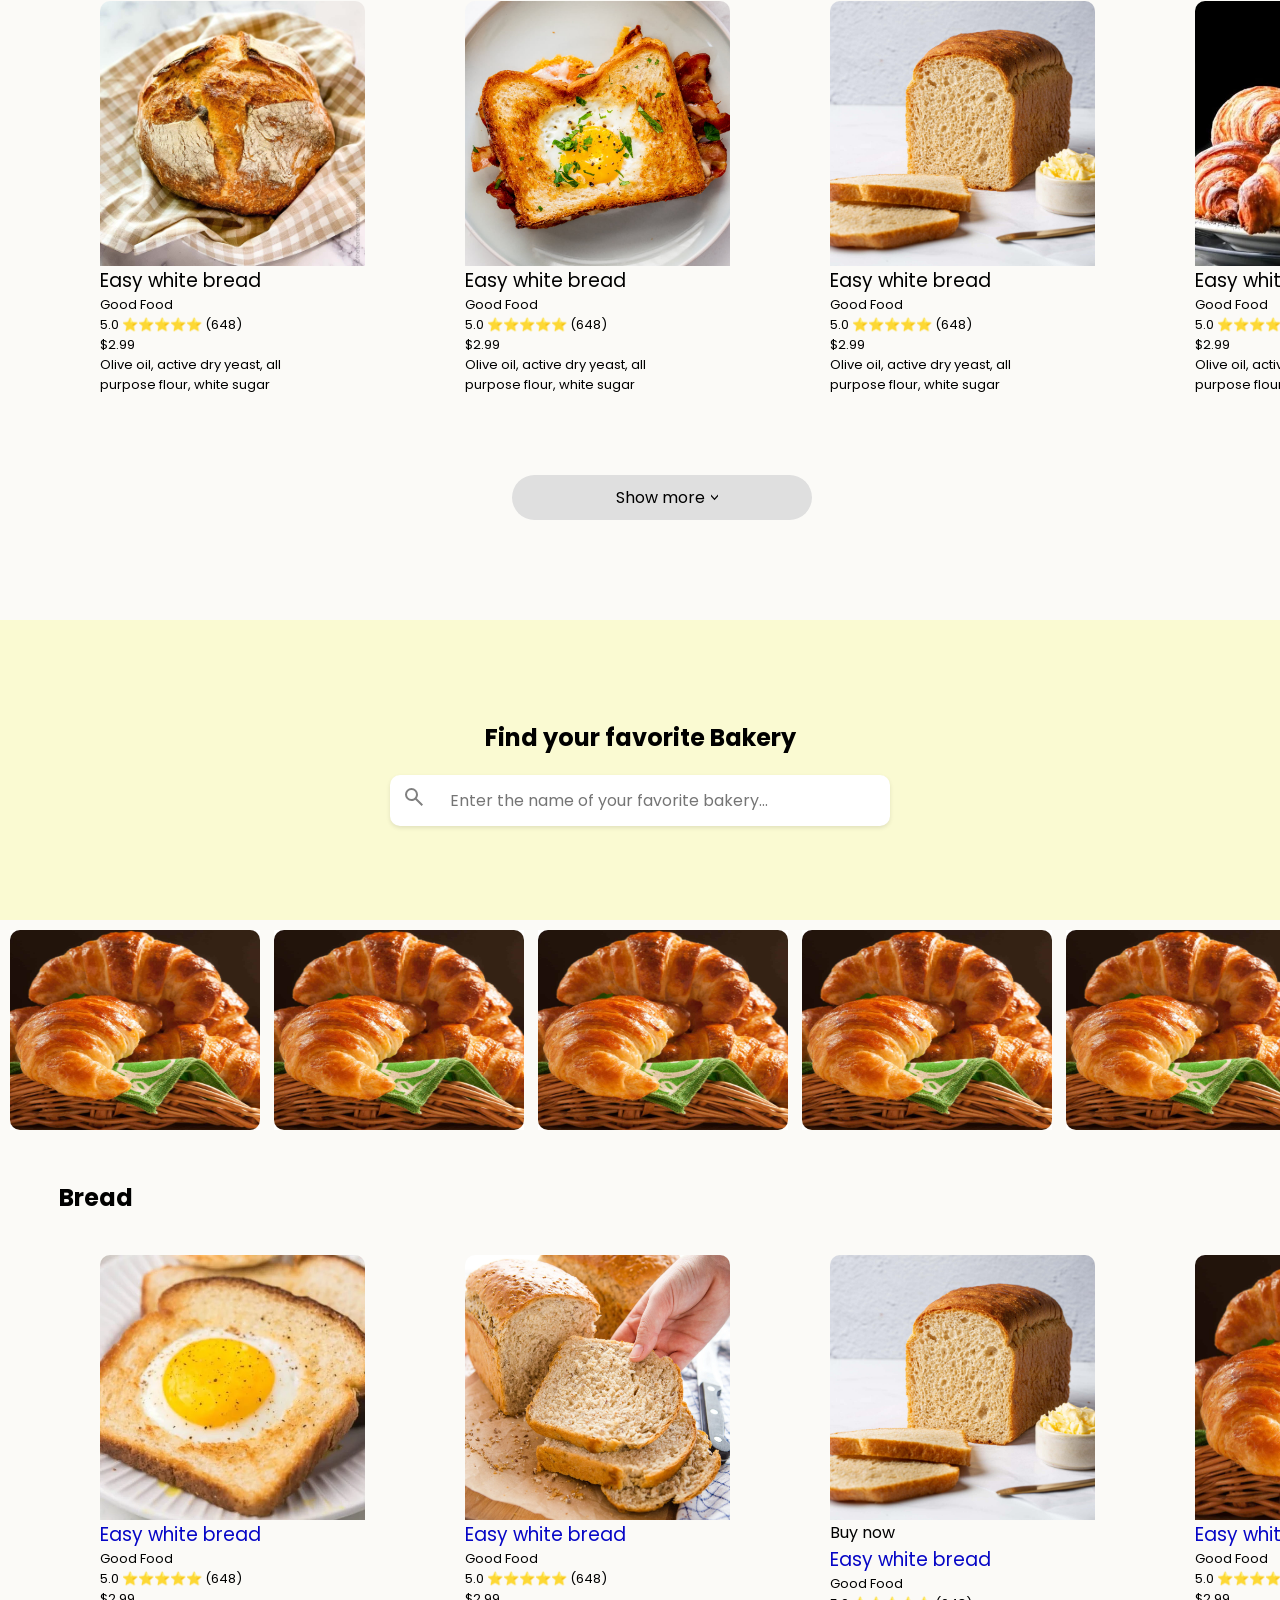
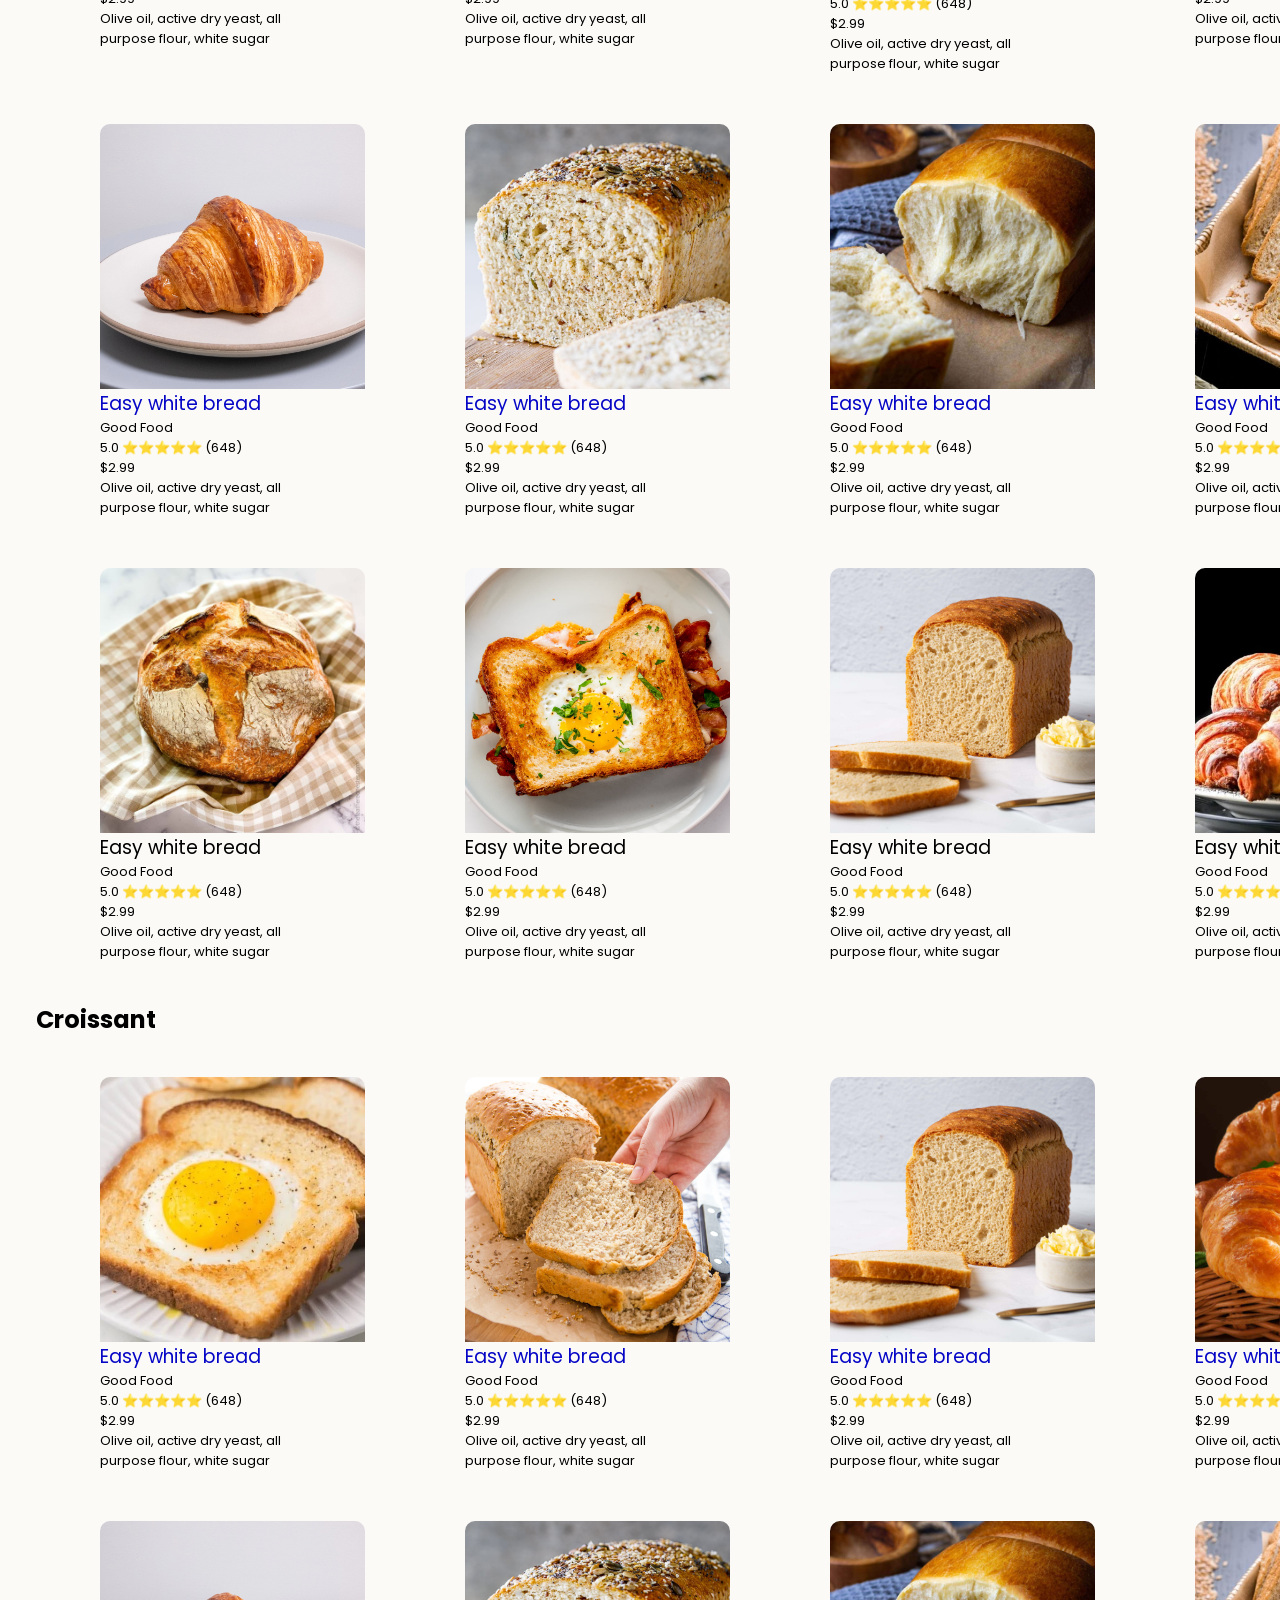
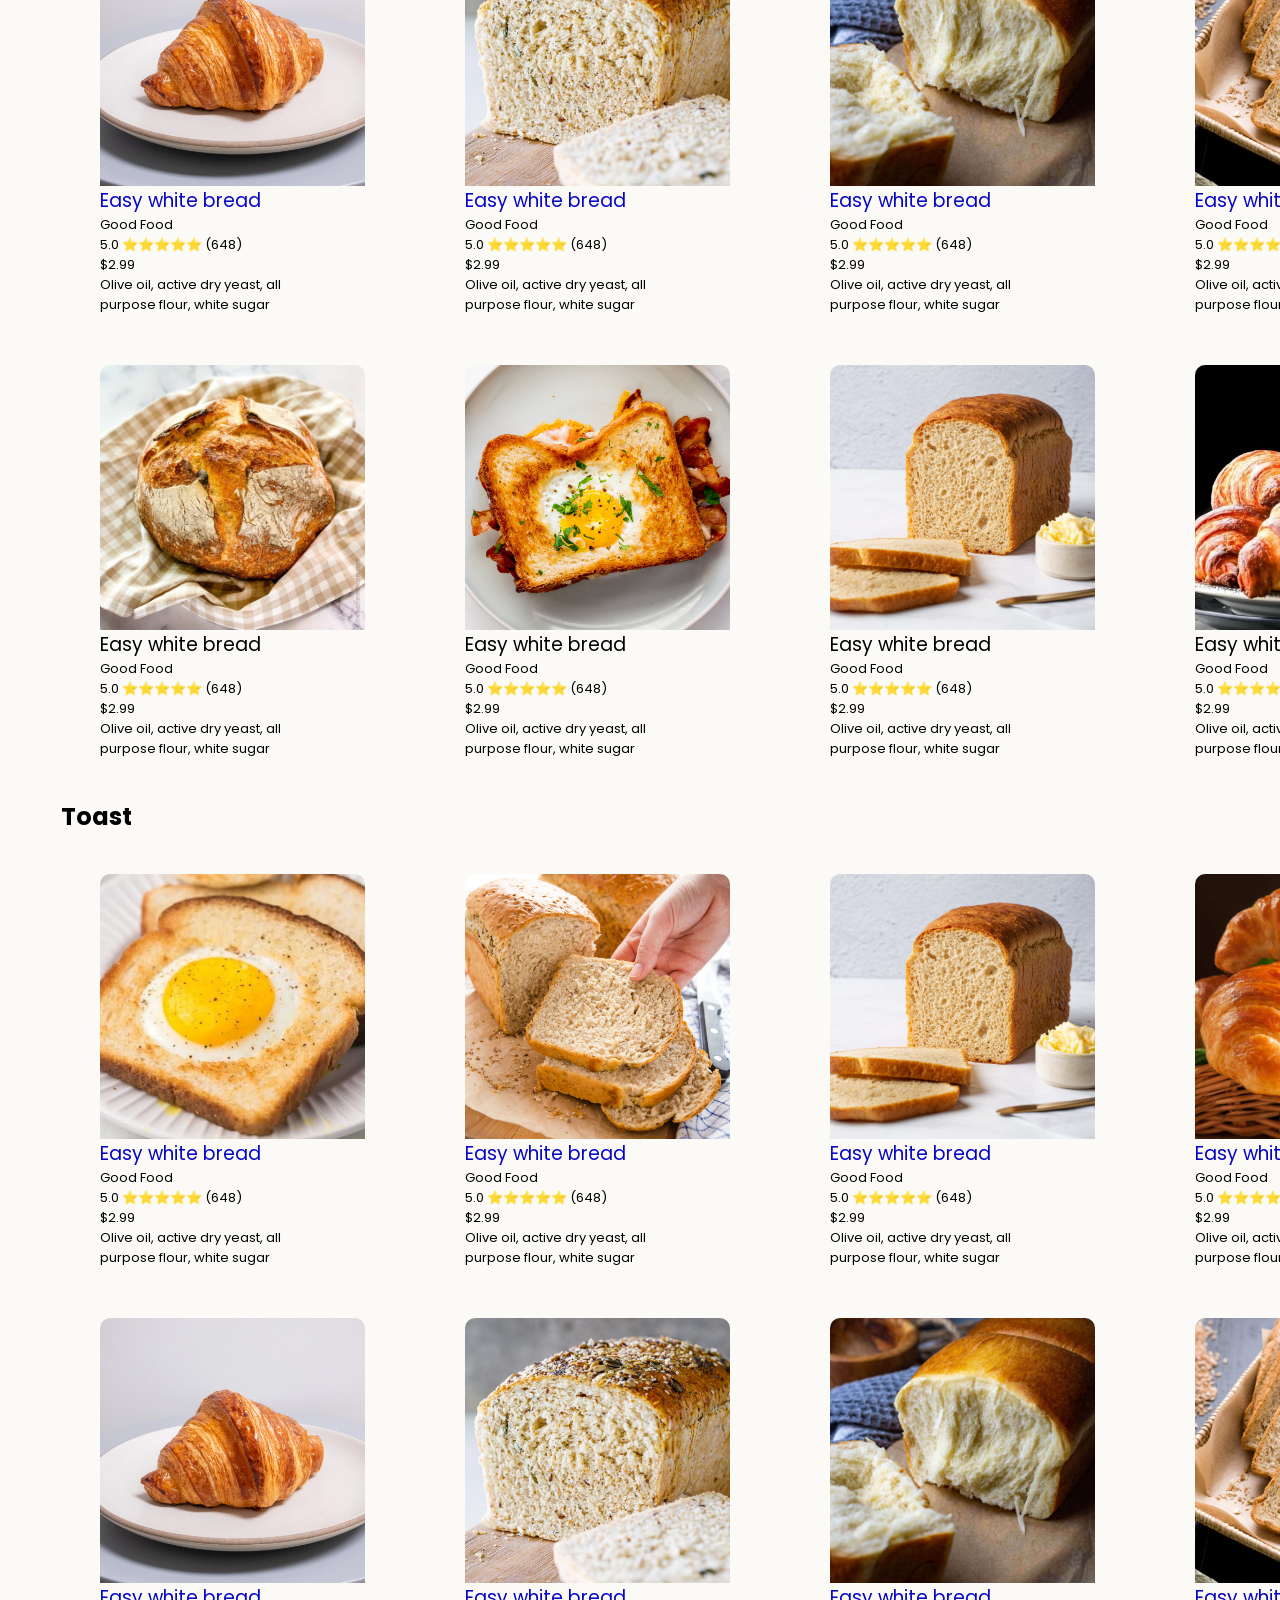
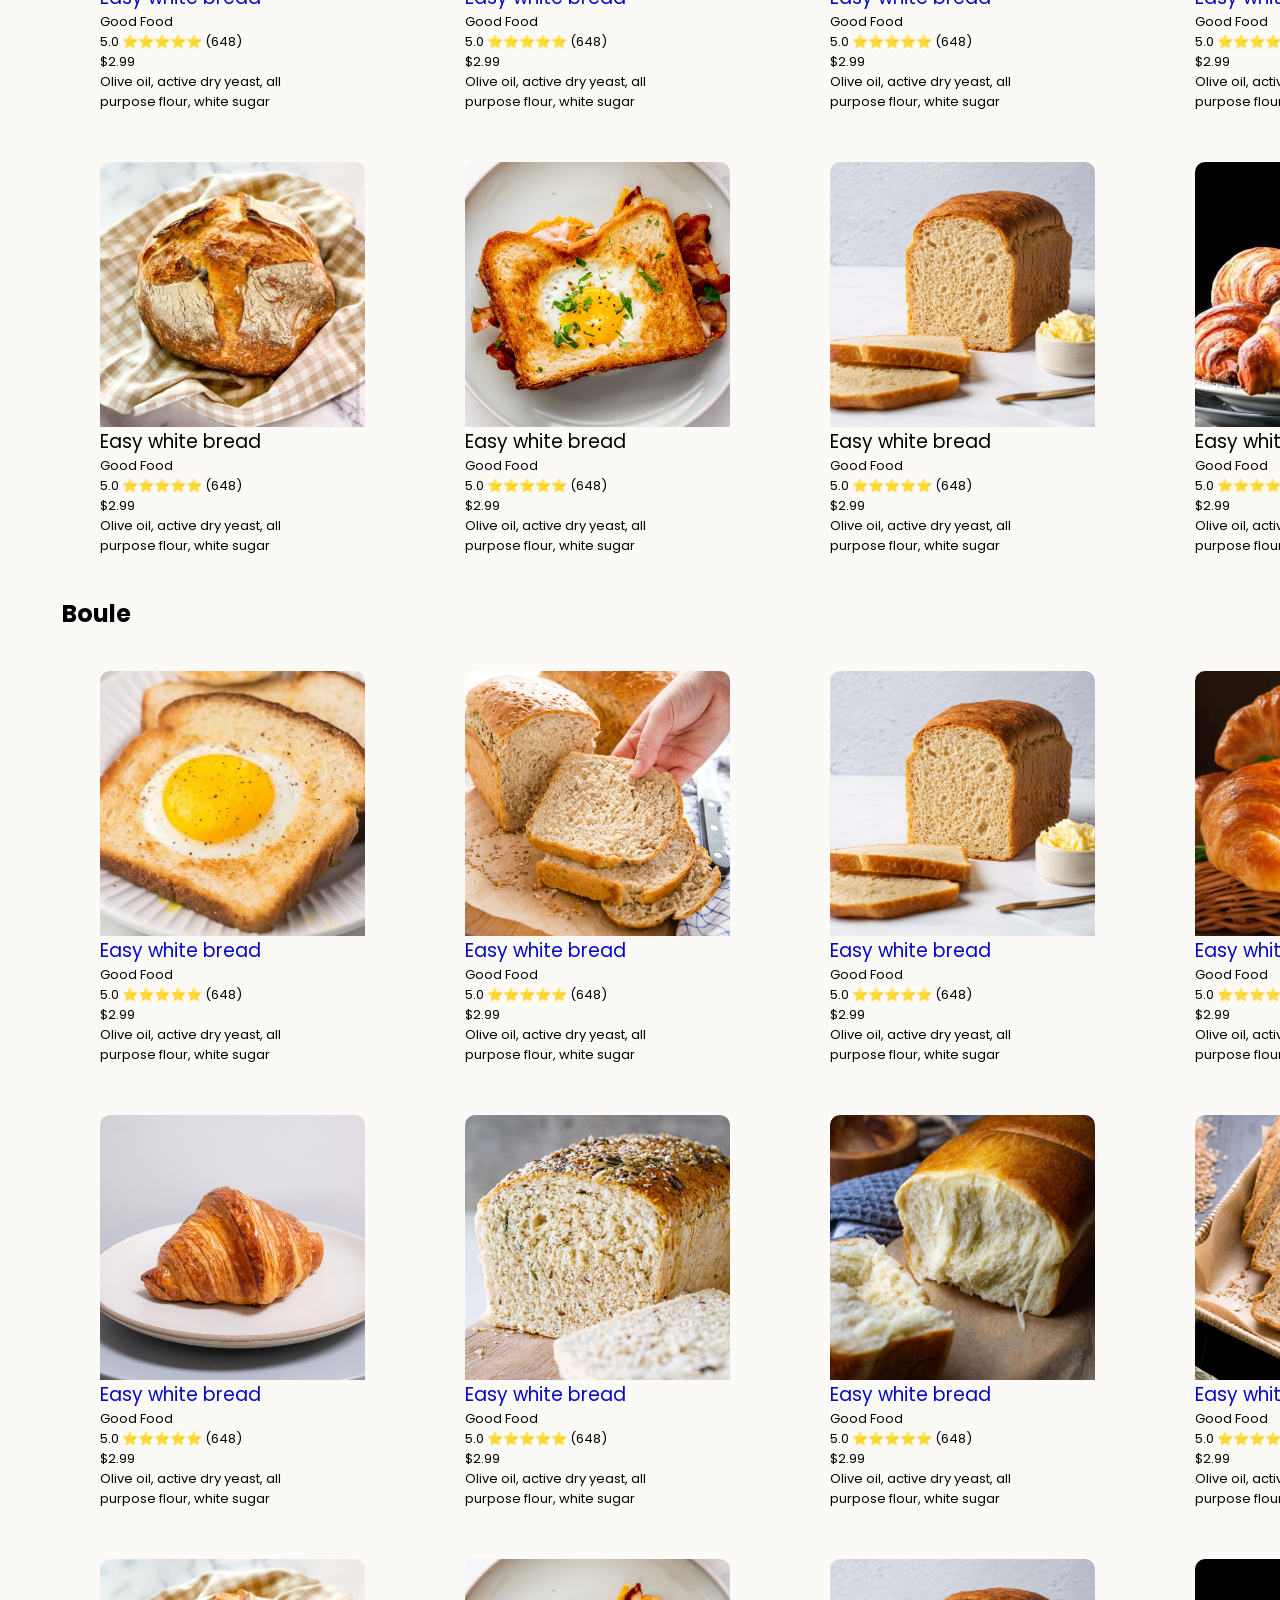
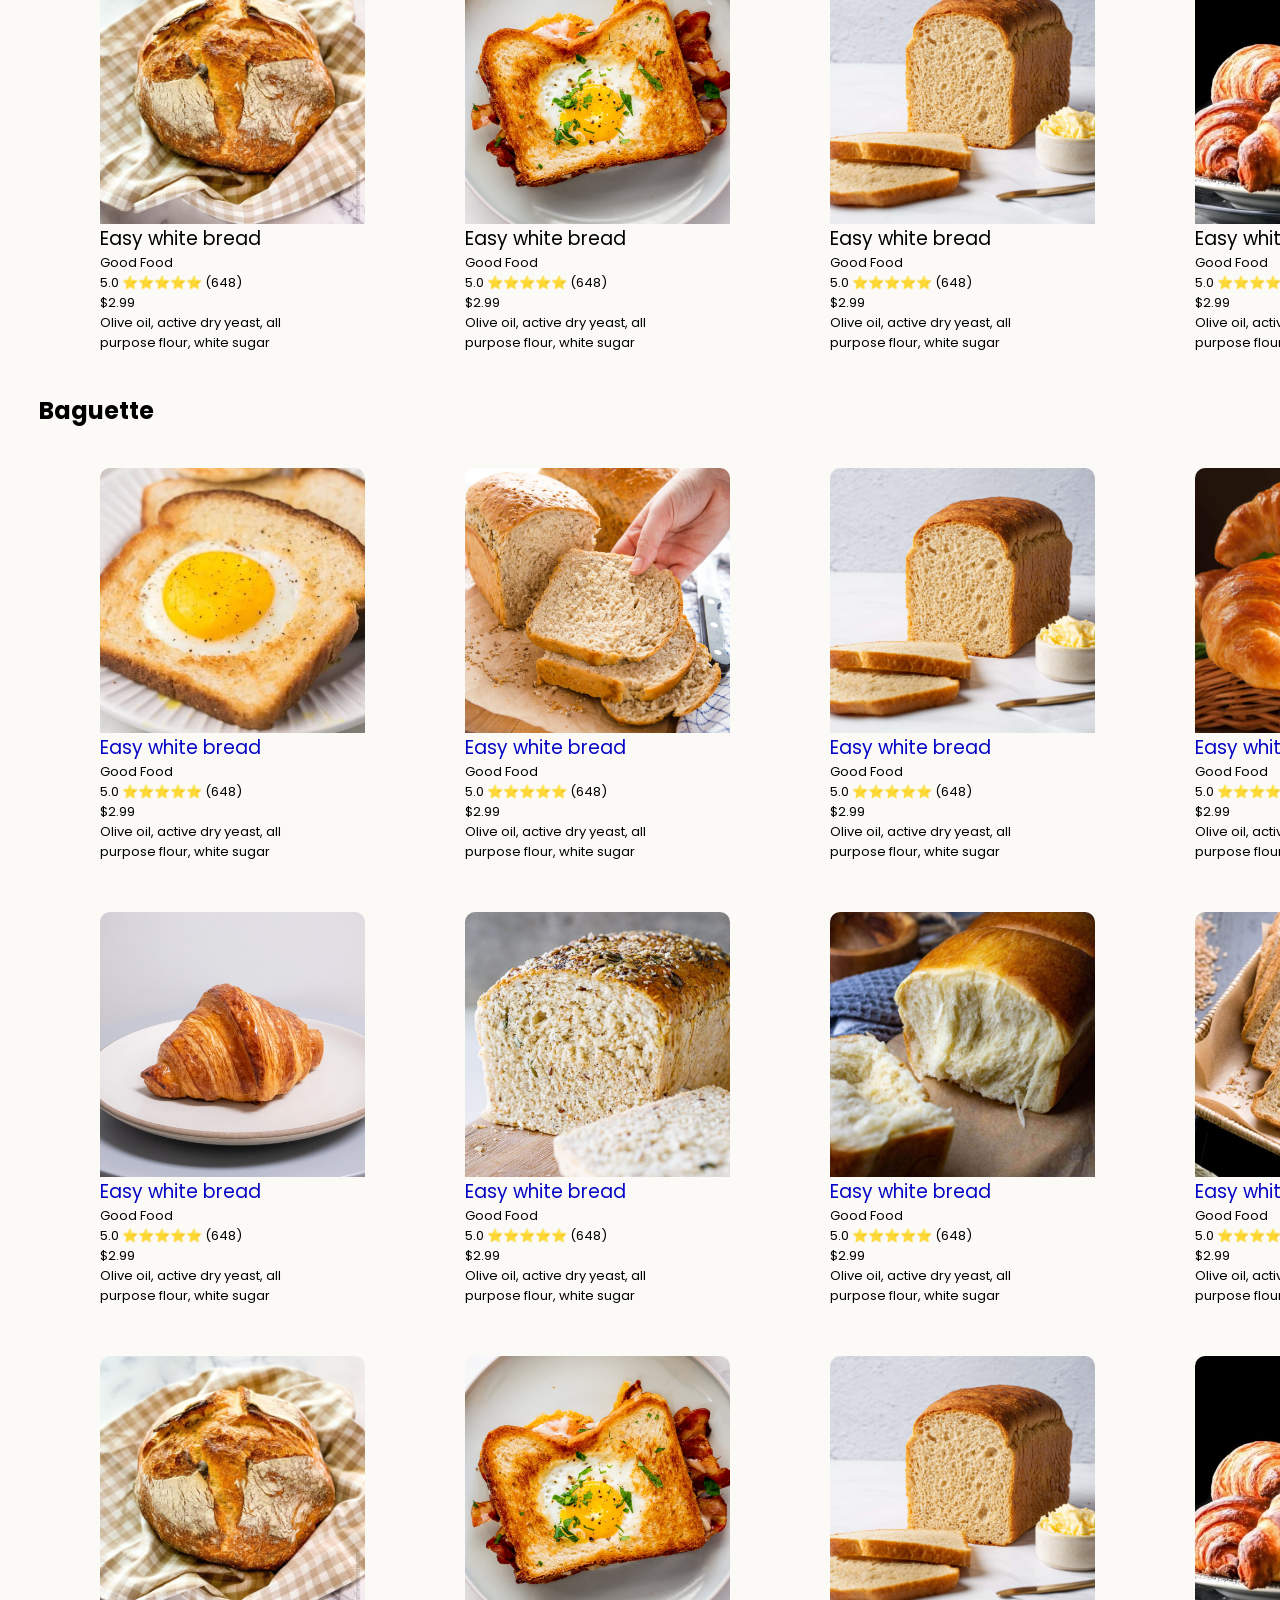
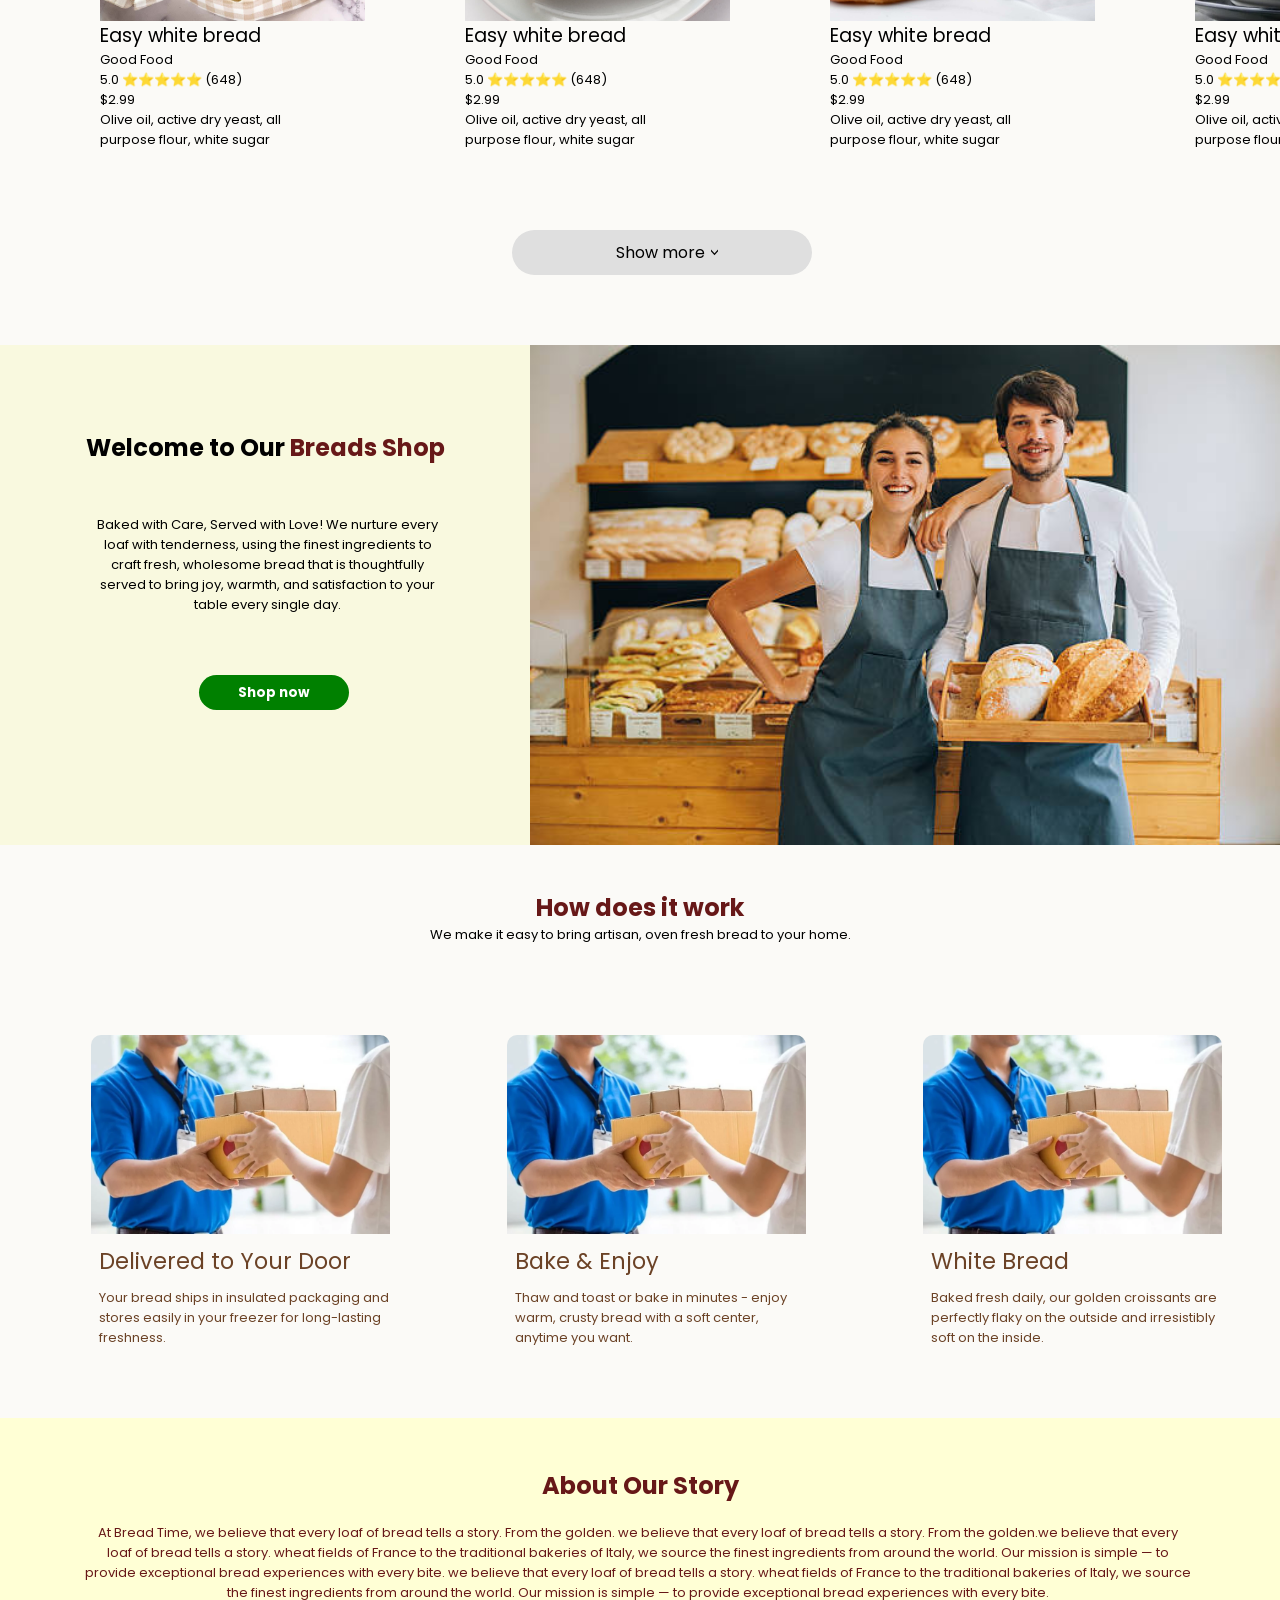
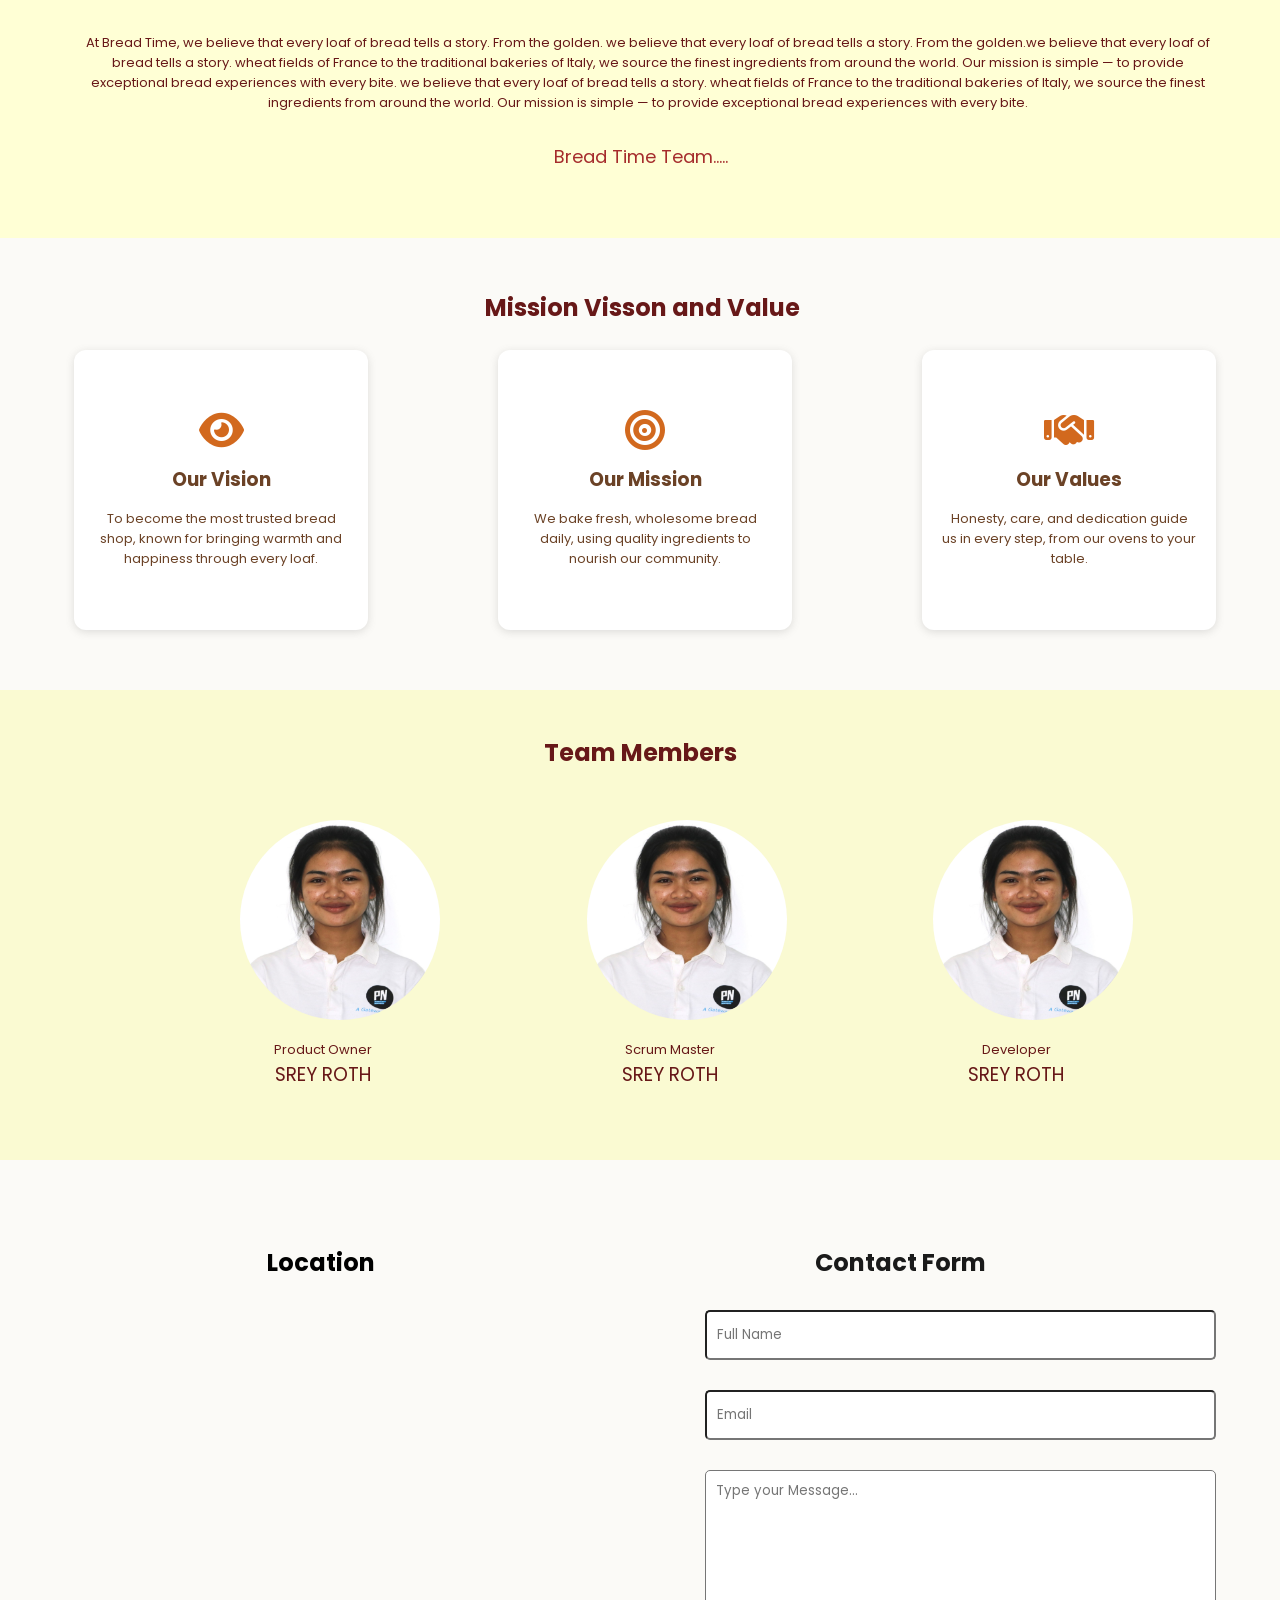
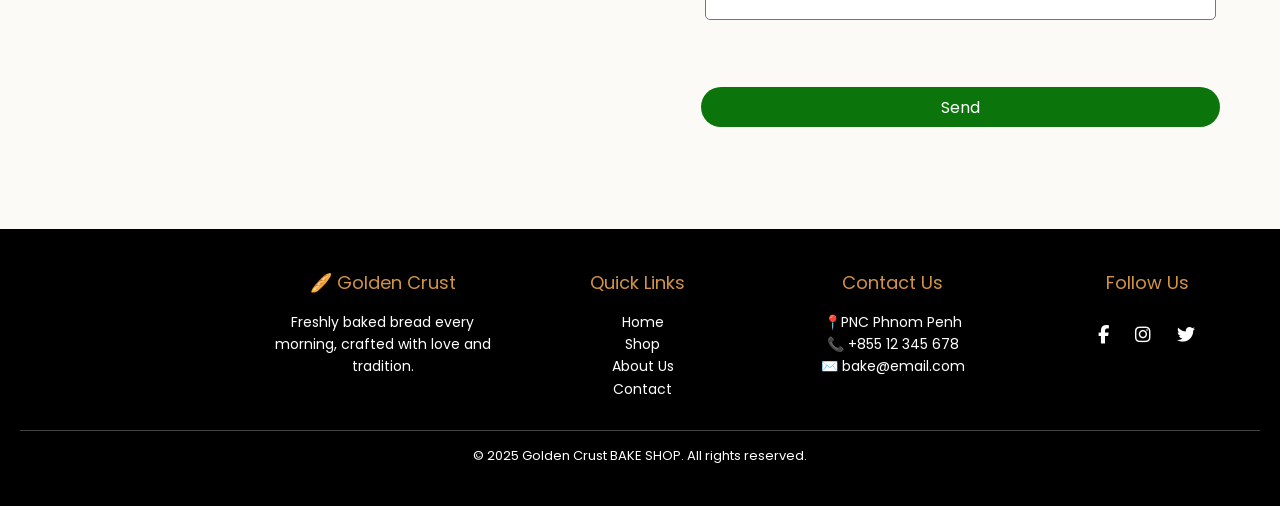
==== commit 7b0154eb: "finish structure" ====
--- a/index.html
+++ b/index.html
@@ -21,7 +21,6 @@
             <div class="navbar">
                 <div class="navbar diplay row align between">
                     <div class="diplay row align color">
-                        <img src="../images/logo.png" alt="Breads" class="img">
                         <div class="navbar-h2">
                             <h2>BAKE SHOP</h2>
                         </div>
@@ -102,6 +101,7 @@
             </div>
             <div class="best-seller-detail">
                 <div class="best-seller-detail01">
+
                     <img src="../images/a68ca7cf84019f842b0f77fef0a05ef9.jpg" alt="">
                     <!-- <div class="detail01-text"> -->
                     <p>The croissant is a light, flaky, and buttery bread that originated in France and is now enjoyed
@@ -461,6 +461,7 @@
                 <div class="container-03">
                     <div class="container-img">
                         <img src="../images/WheatBreadLoaf_45e6b874-d81e-4363-9772-1f91150a34a7.jpg" alt="">
+                        <div class="caption">Buy now</div>
                     </div>
                     <div class="container-text">
                         <h3>Easy white bread</h3>
@@ -1496,7 +1497,7 @@
 
                 </div>
                 <div class="location">
-                    
+
                 </div>
                 <footer>
                     <div class="footer-container">
--- a/style/index.css
+++ b/style/index.css
@@ -55,10 +55,13 @@
 
 .navbar {
     width: 100%;
-    height: 80px;
-    backdrop-filter: blur(90px);
+    height: 50px;
+    /* backdrop-filter: blur(90px); */
+    /* backdrop-filter: black  ; */
+    background: black;
     position: fixed;
     z-index: 1;
+
 
 }
 
@@ -72,8 +75,7 @@
 }
 
 .navbar-h2 {
-
-    padding-bottom: 20px;
+    padding-left: 50px;
 }
 
 .padding {
@@ -134,7 +136,8 @@
 }
 
 .color {
-    color: #924c06;
+    /* color: #924c06; */
+    color: white;
     font-weight: bold;
 }
 
@@ -171,12 +174,12 @@
     list-style: none;
     display: flex;
     gap: 20px;
-    padding-bottom: 20px;
+    padding-bottom: 5px;
     padding-right: 50px;
 }
 
 .nav ul a {
-    color: #924c06;
+    color: white;
     font-weight: bold;
     font-size: 18px;
 
@@ -197,8 +200,6 @@
 }
 
 .content-bg {
-    /* background-image: url("../images/pexels-evie-shaffer-1259279-29059123.jpg"); */
-    /* background-image: url("../images/pexels-mariana-kurnyk-844465-1756064.jpg"); */
     background-image: url("../images/pexels-james-collington-2147687246-30153444.jpg");
     background-repeat: no-repeat;
     background-size: cover;
@@ -461,6 +462,15 @@
 .container-img img {
     width: 265px;
     height: fit-content;
+    transition: transform 0.5s ease;
+
+}
+
+.container-img:hover {
+    transform: scale(1.06);
+    background: rgba(0, 0, 0, 0.012);
+    transform: scale(1.05);
+    /* filter: brightness(100%) contrast(120%); */
 }
 
 .container h3 {
@@ -620,6 +630,15 @@
 }
 
 .aboutPage button {
+    background: green;
+    width: 150px;
+    color: white;
+    margin-left: 120px;
+    font-weight: bold;
+    height:35px;
+    border: 0;
+    margin-top: 60px;
+    border-radius: 20px;
     margin-left: 33%;
 }
 
@@ -973,7 +992,7 @@
 }
 
 footer {
-    background: #924c06;
+    background: black;
     /* background-color: #8B4513; */
     color: #ddd;
     padding: 40px 20px;
@@ -1029,5 +1048,4 @@
     padding-top: 15px;
     font-size: 13px;
     color: white;
-}
-
+}
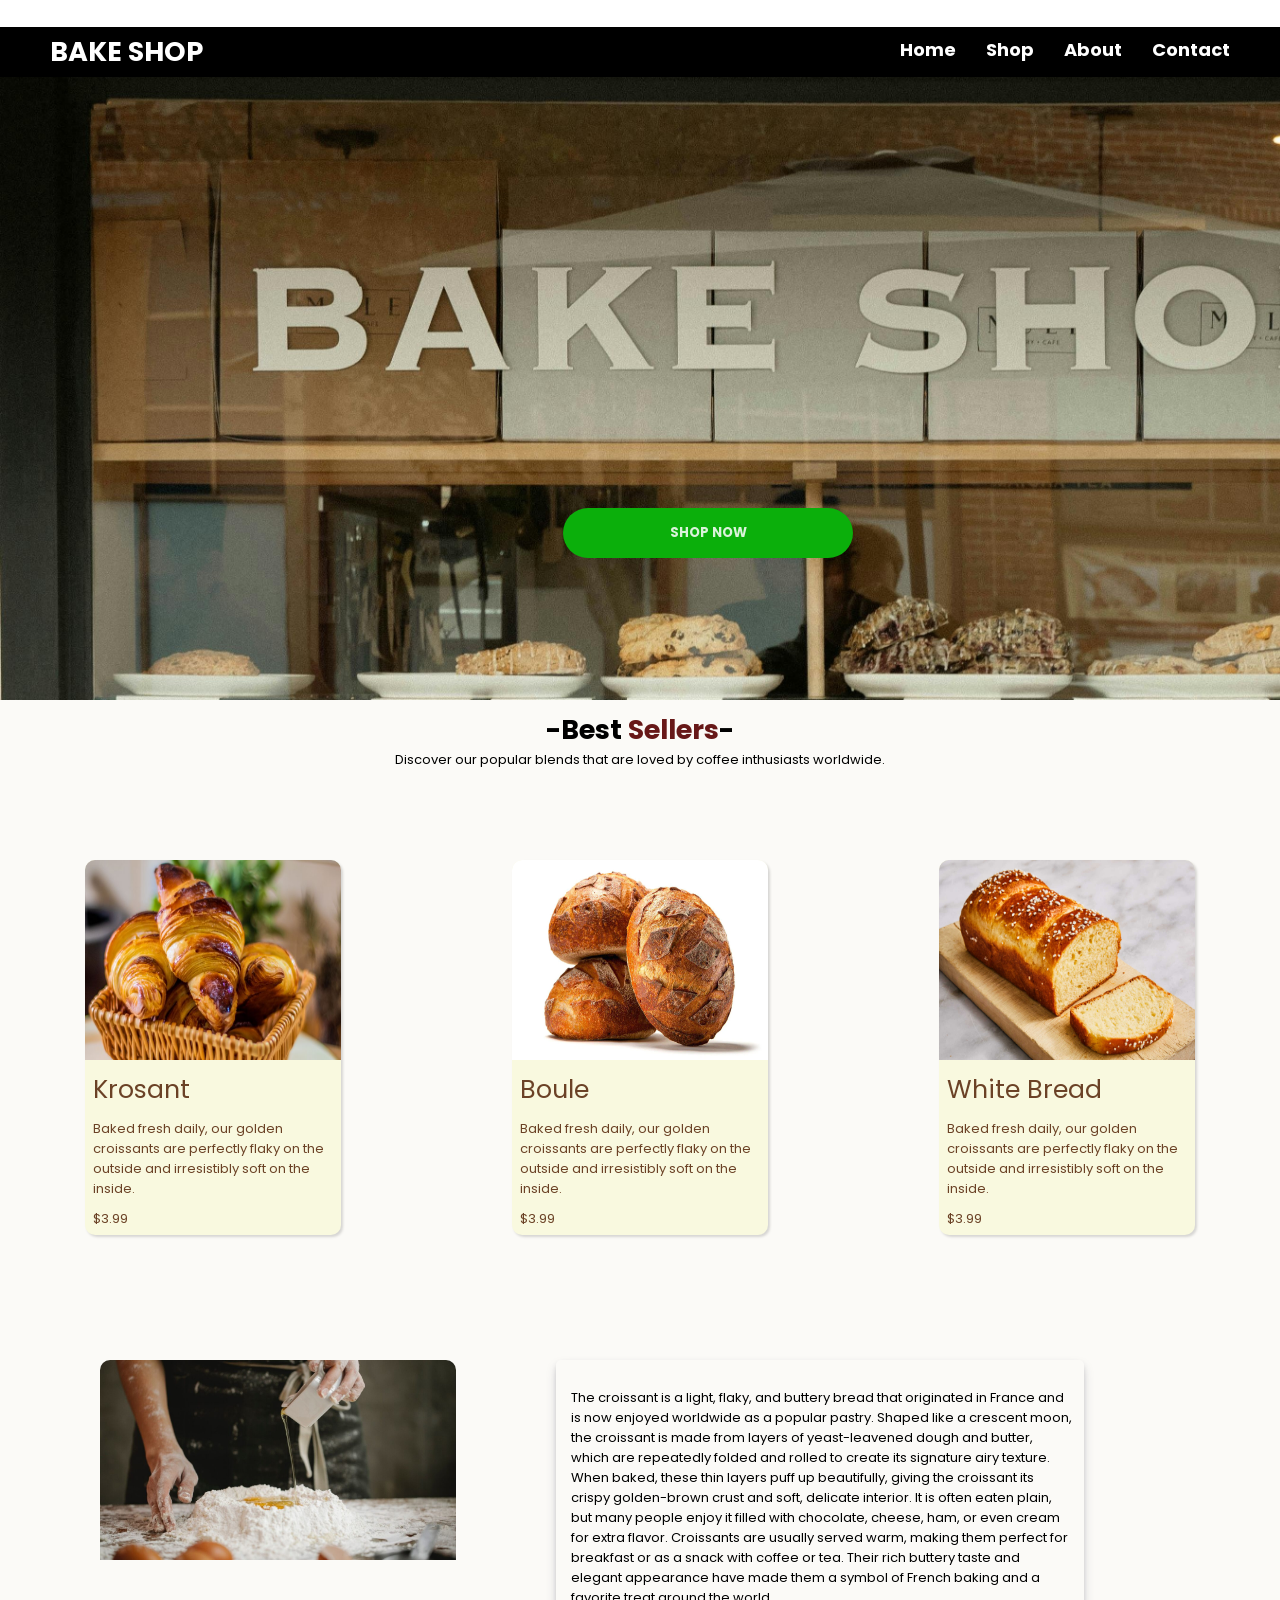
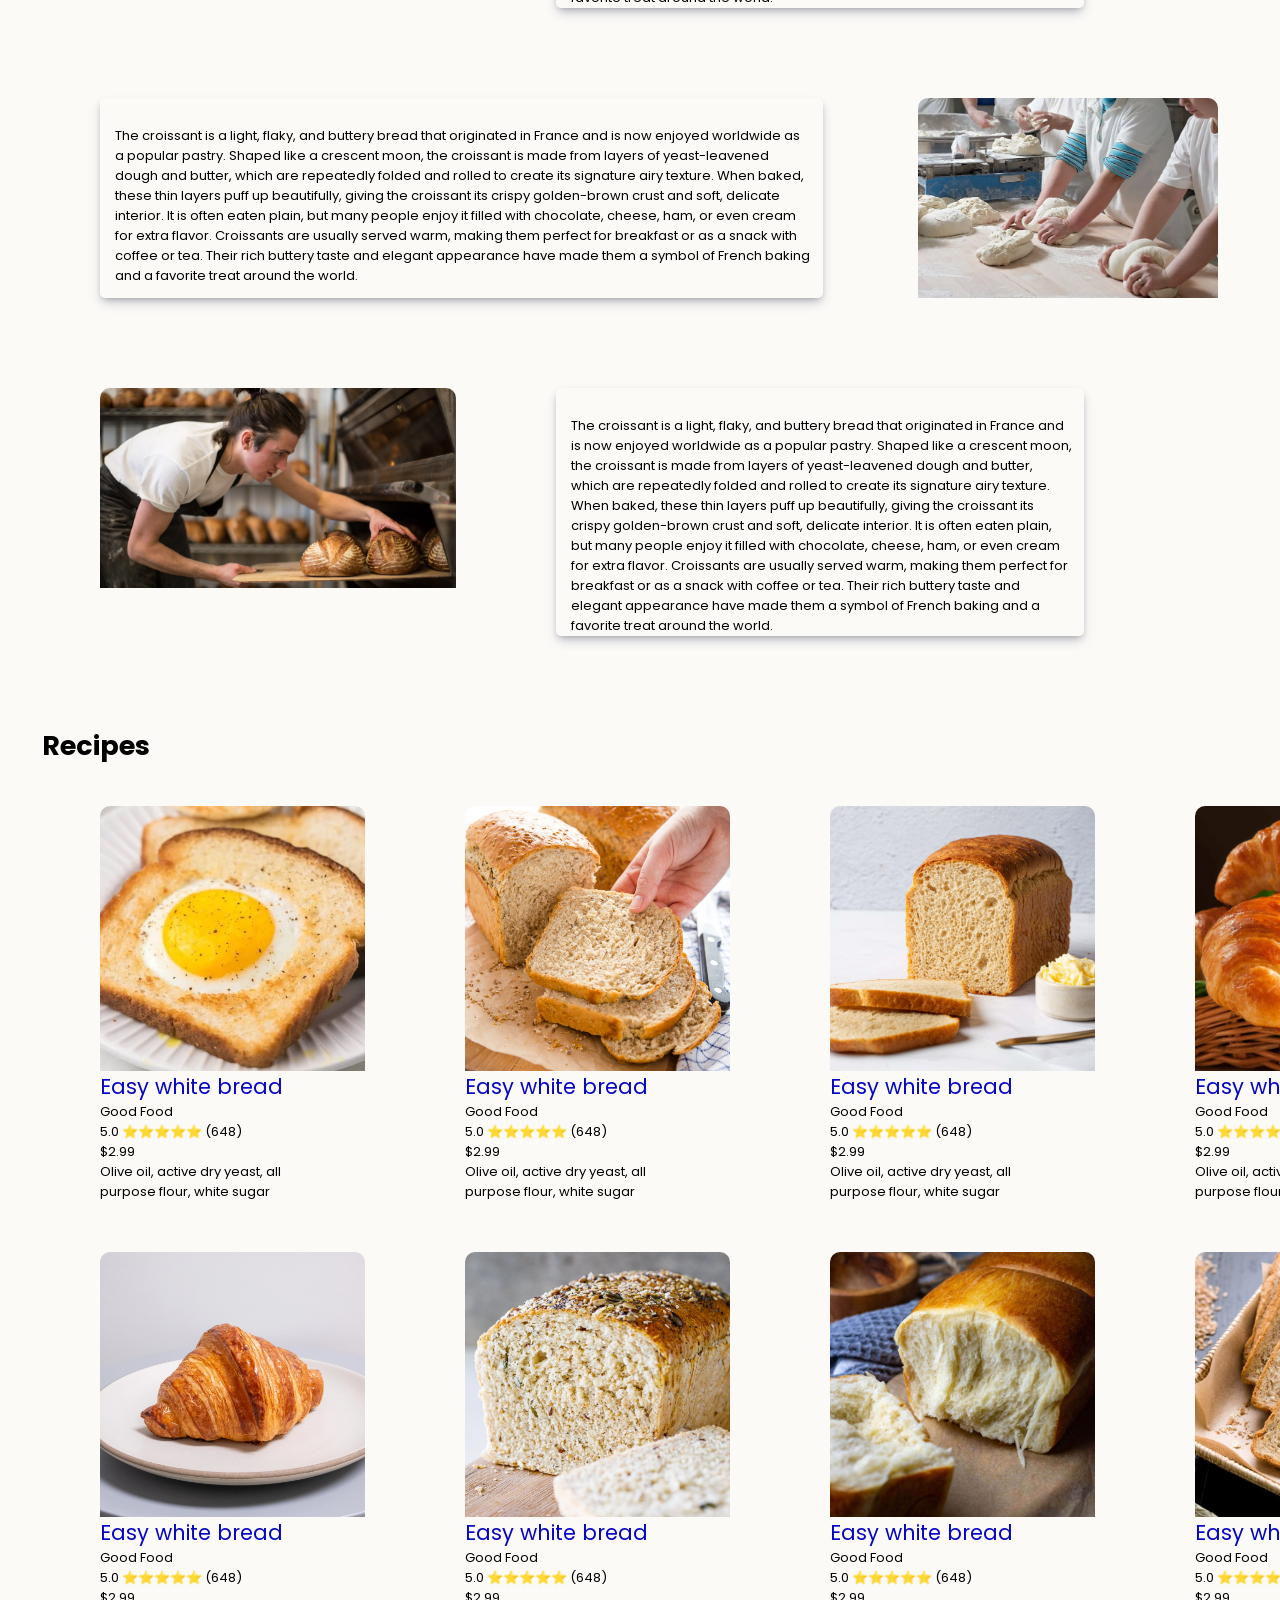
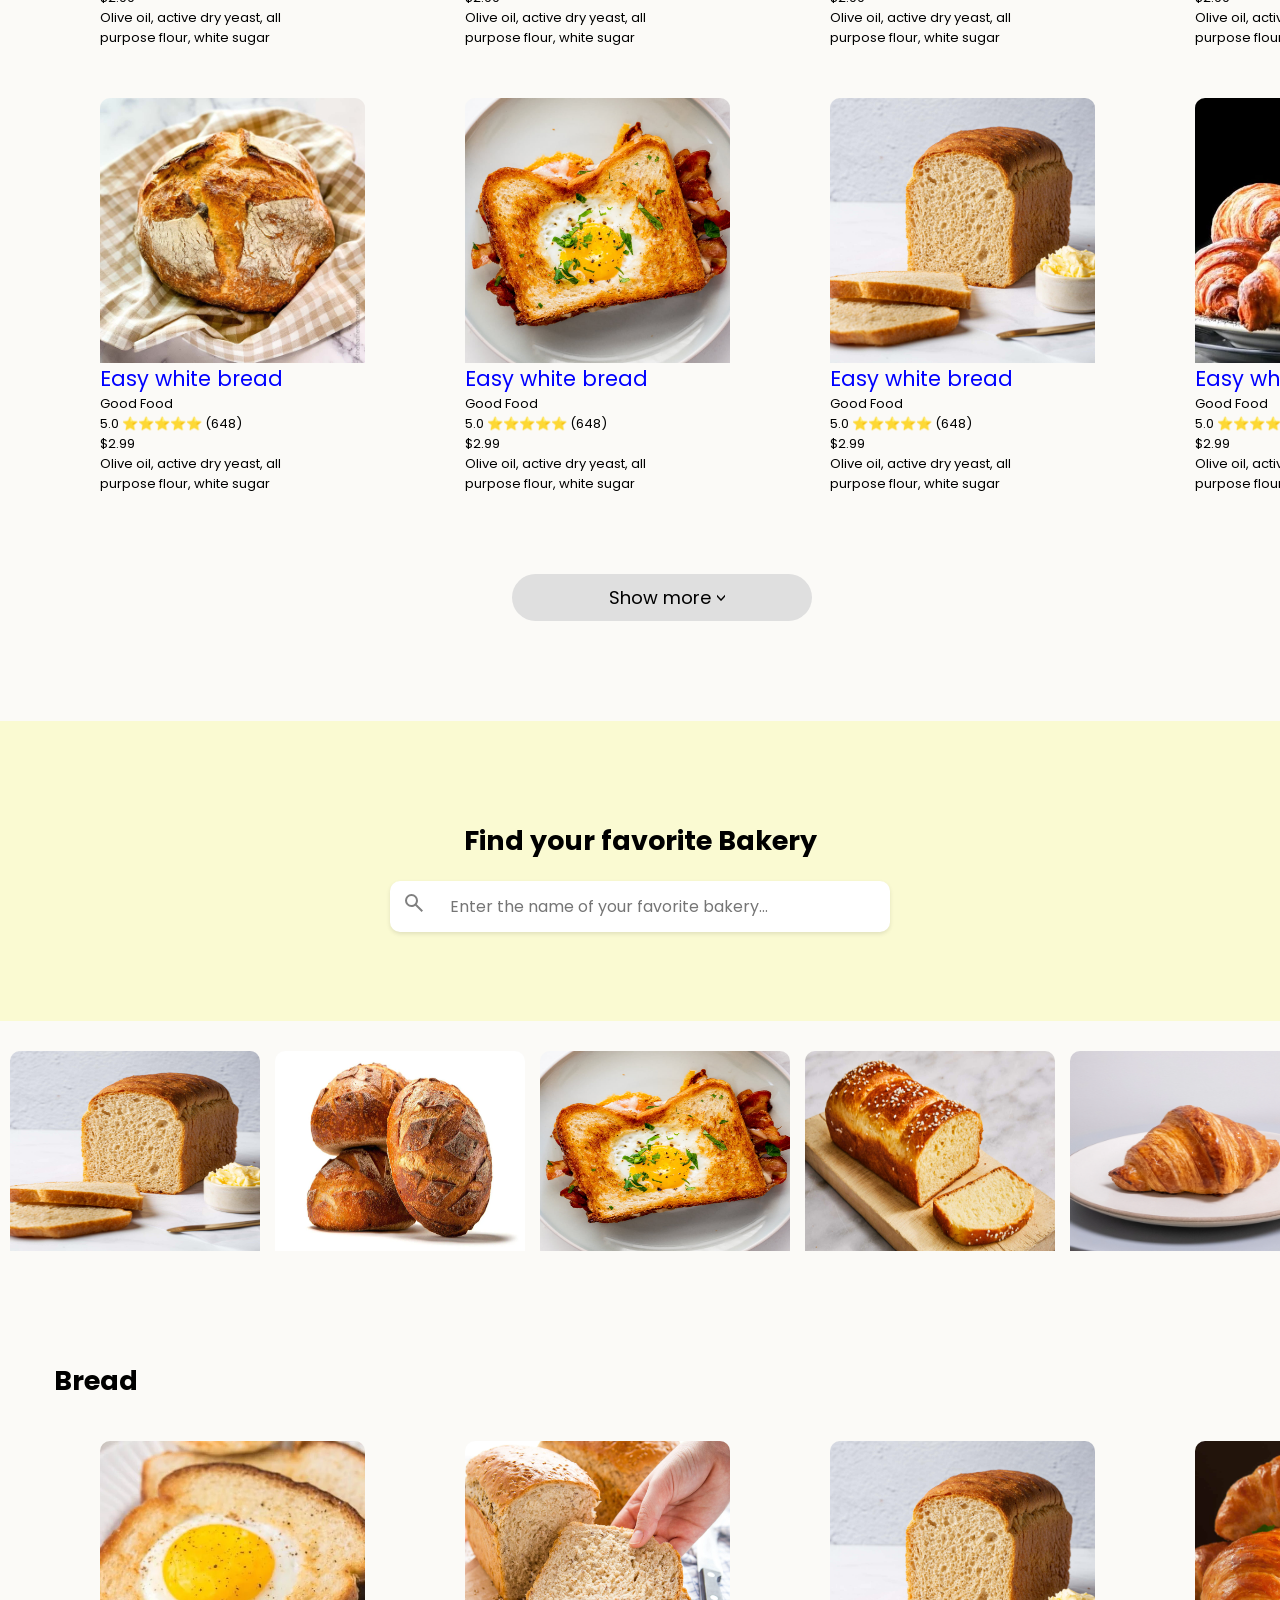
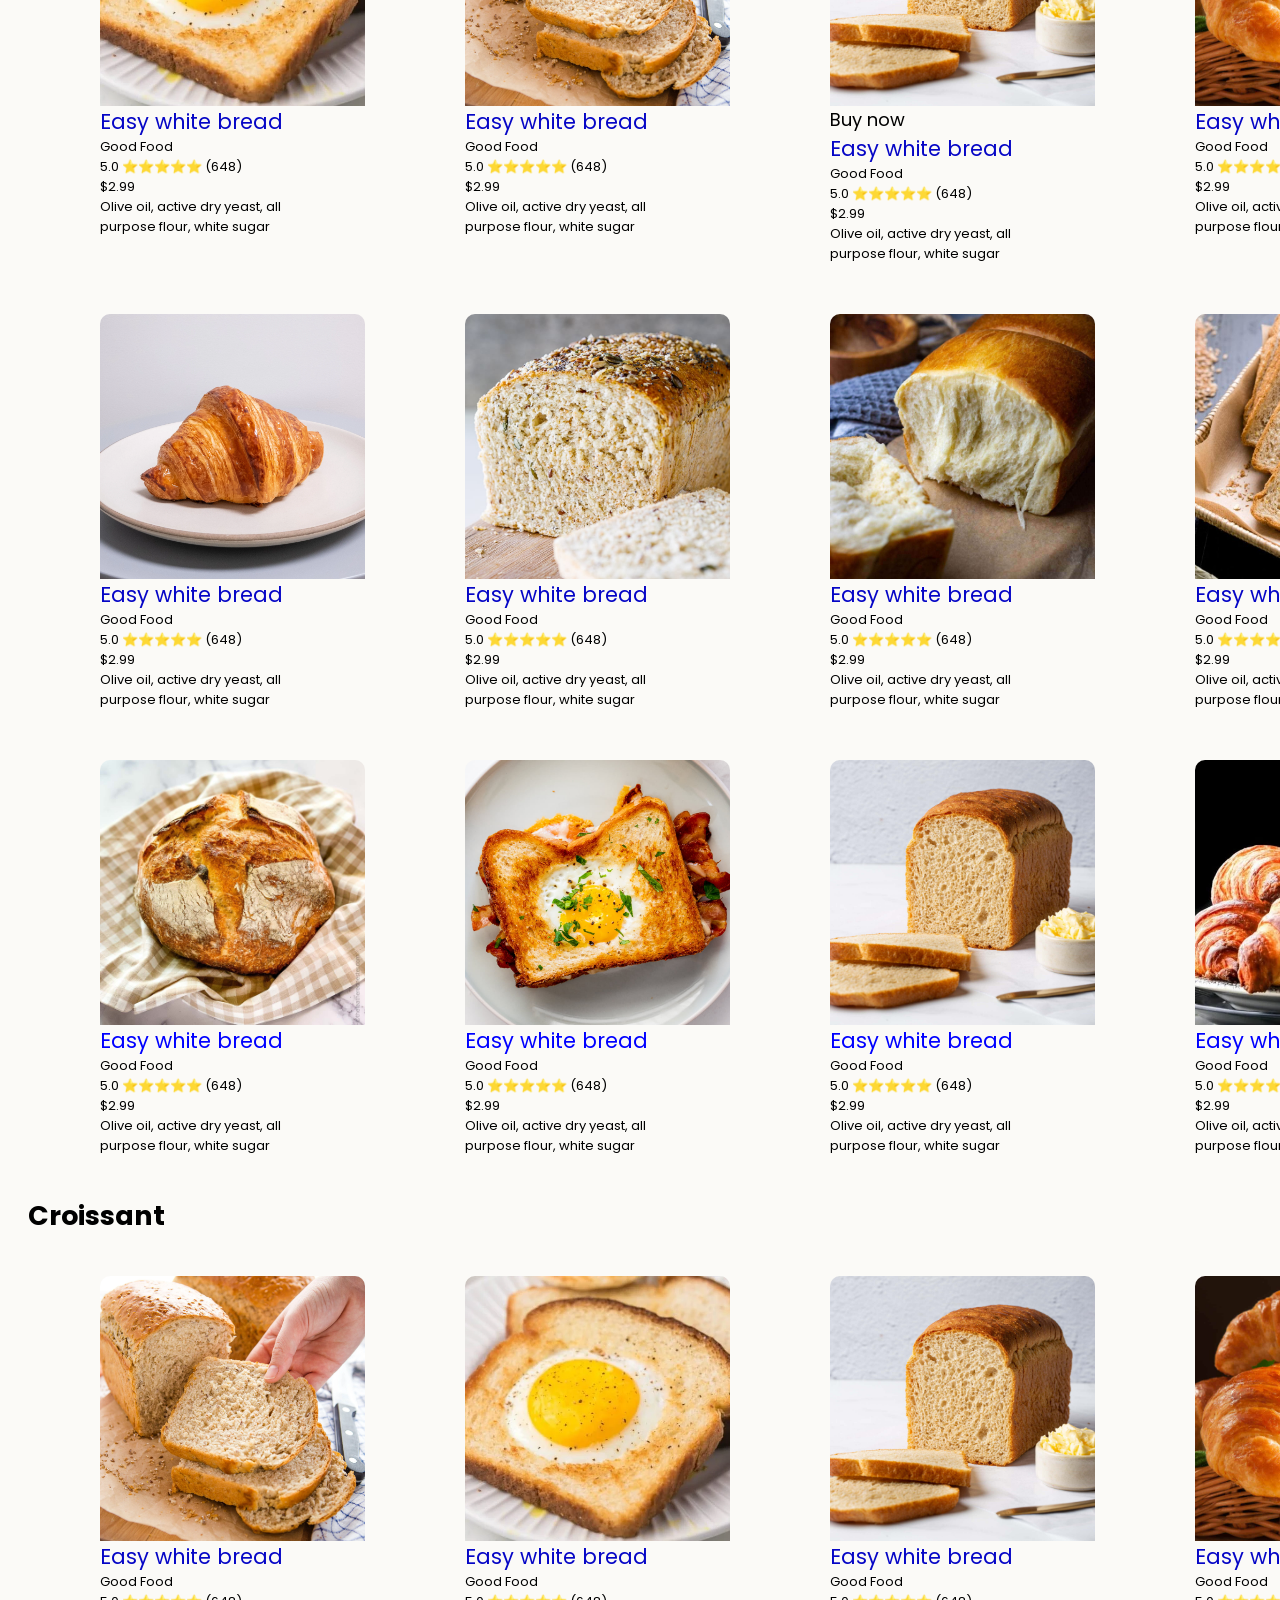
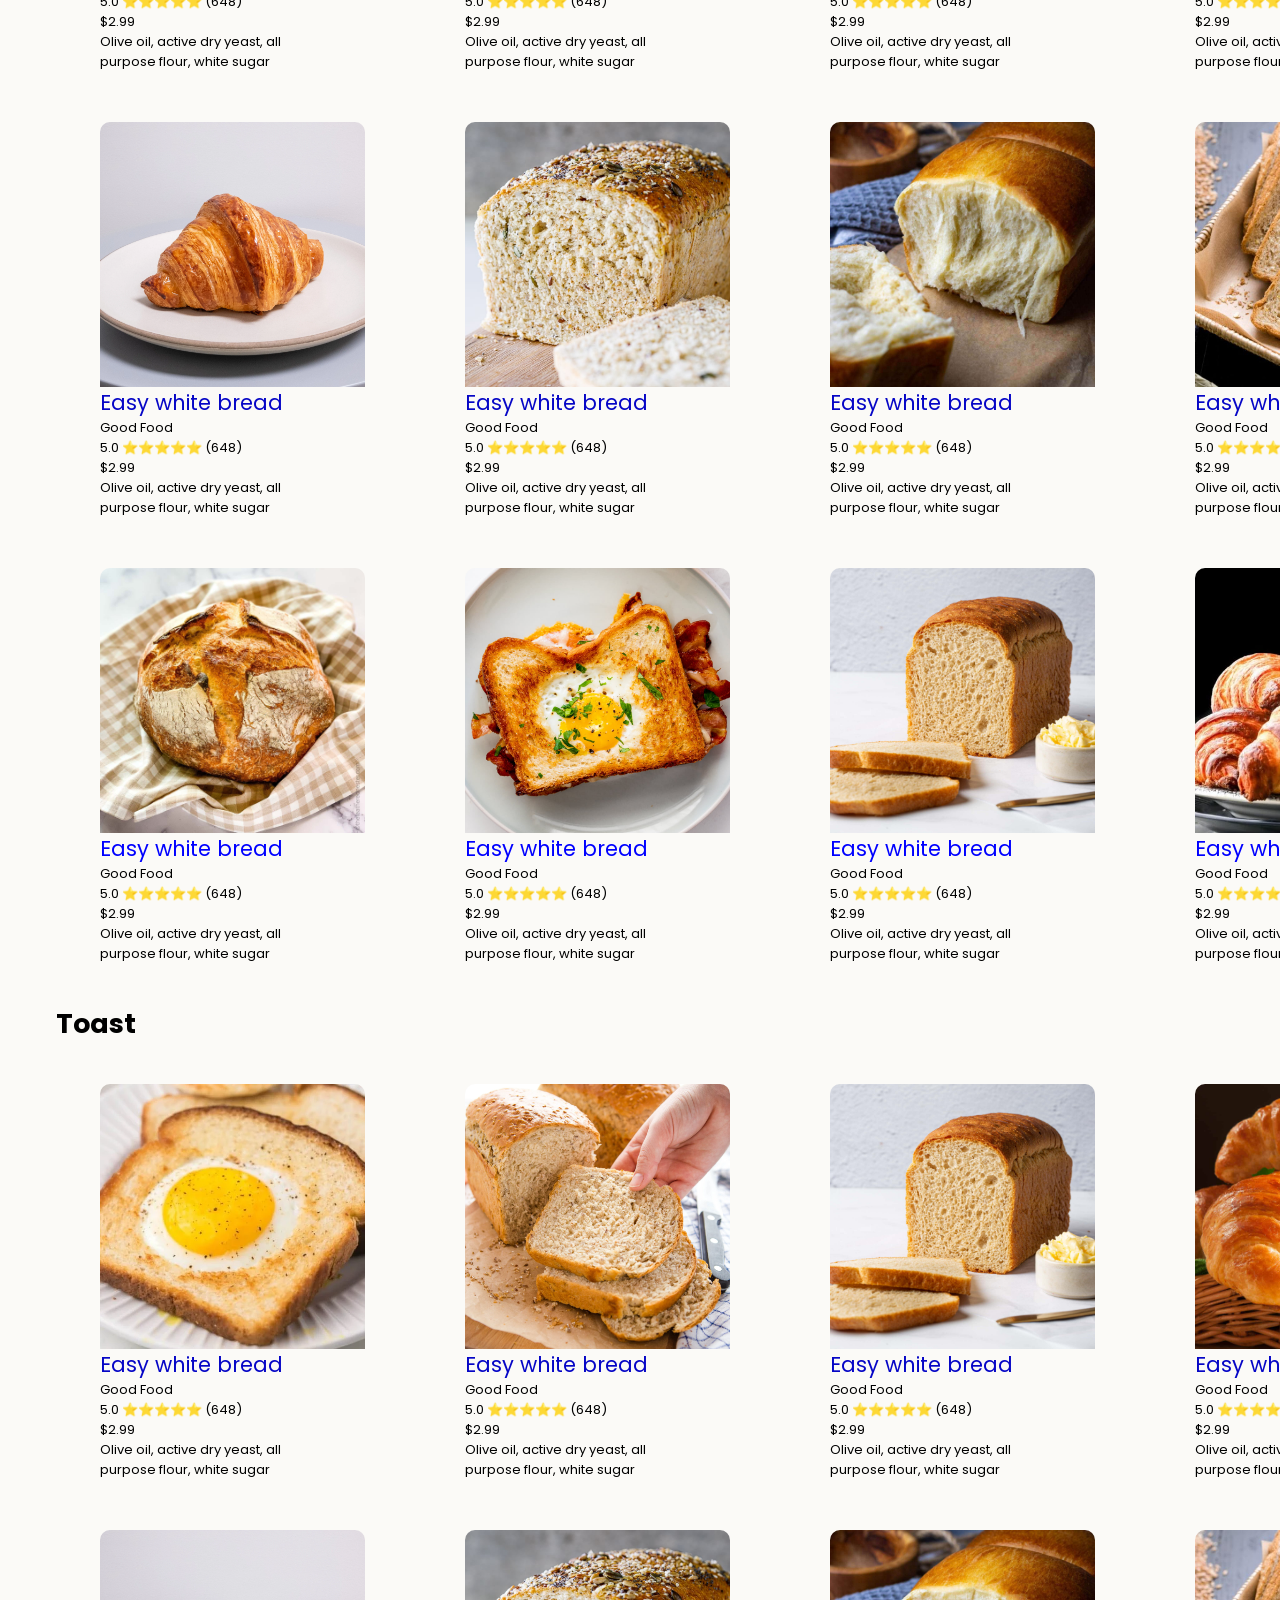
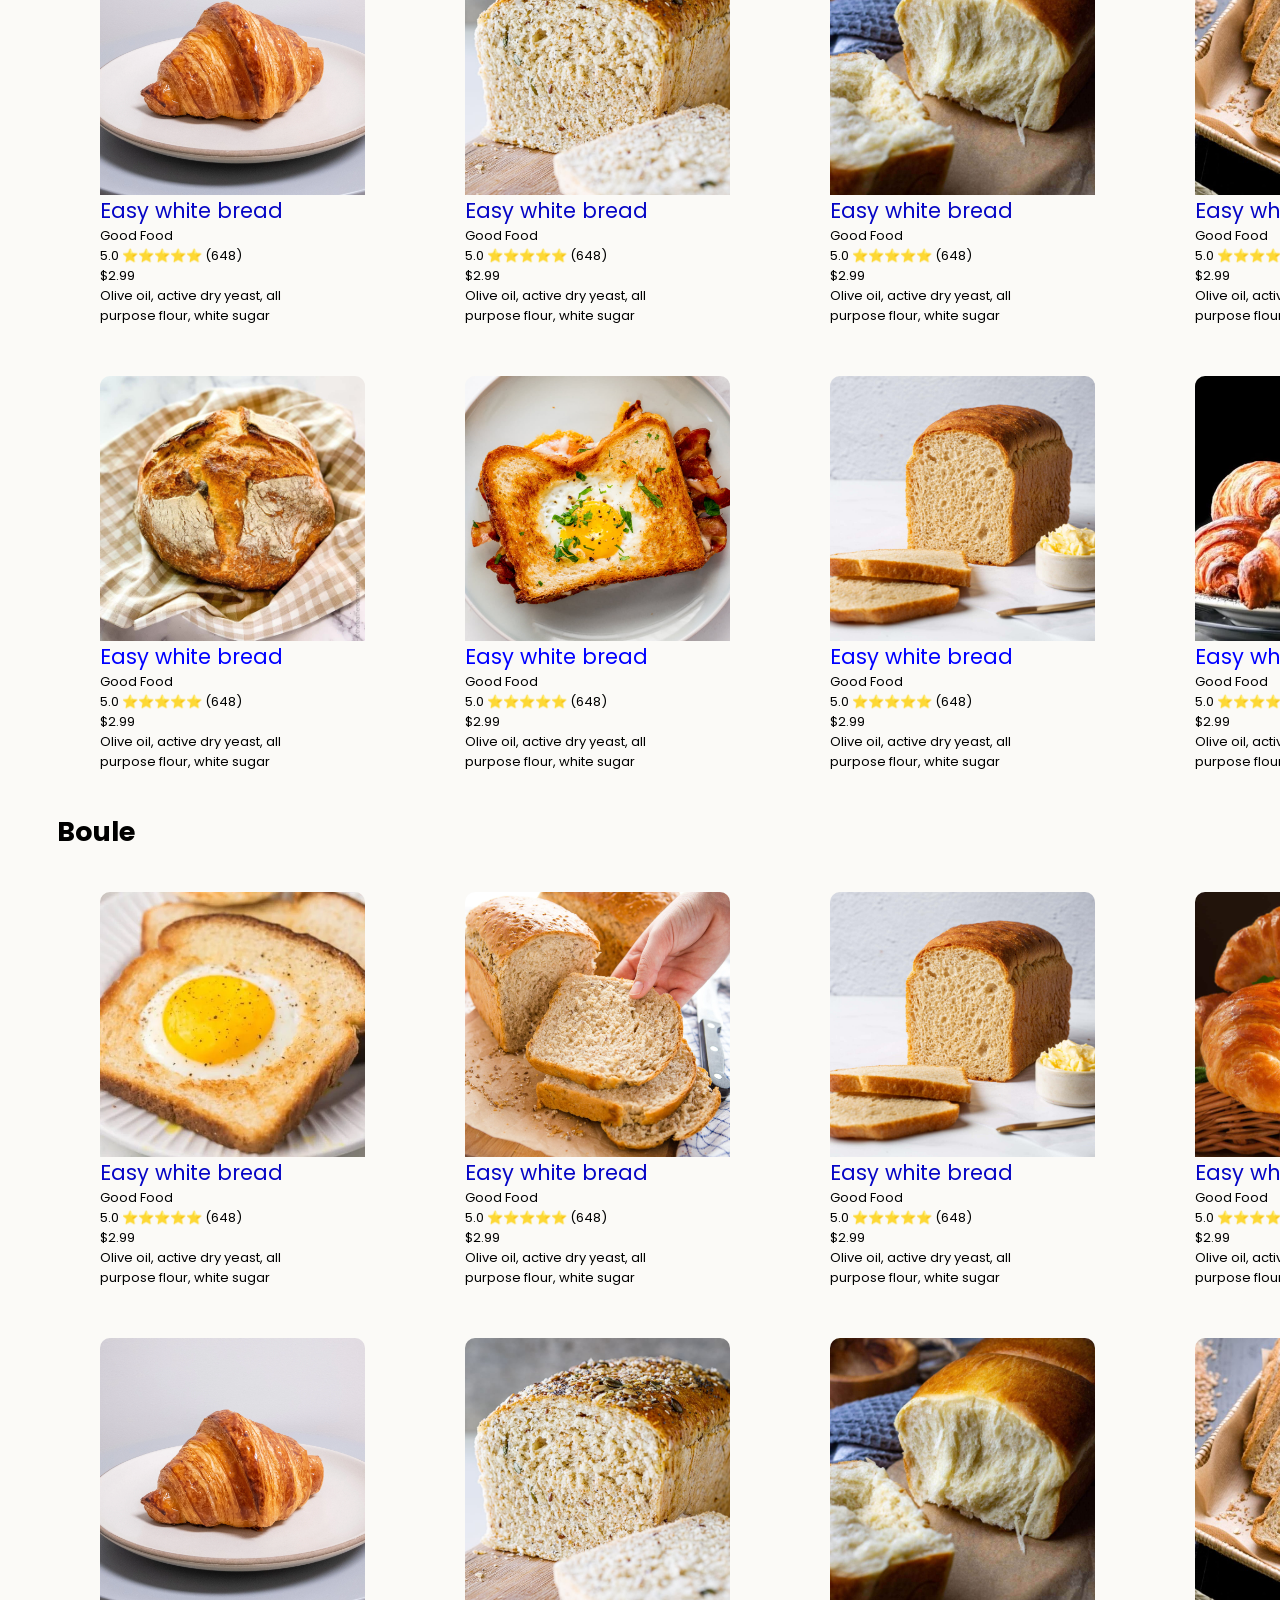
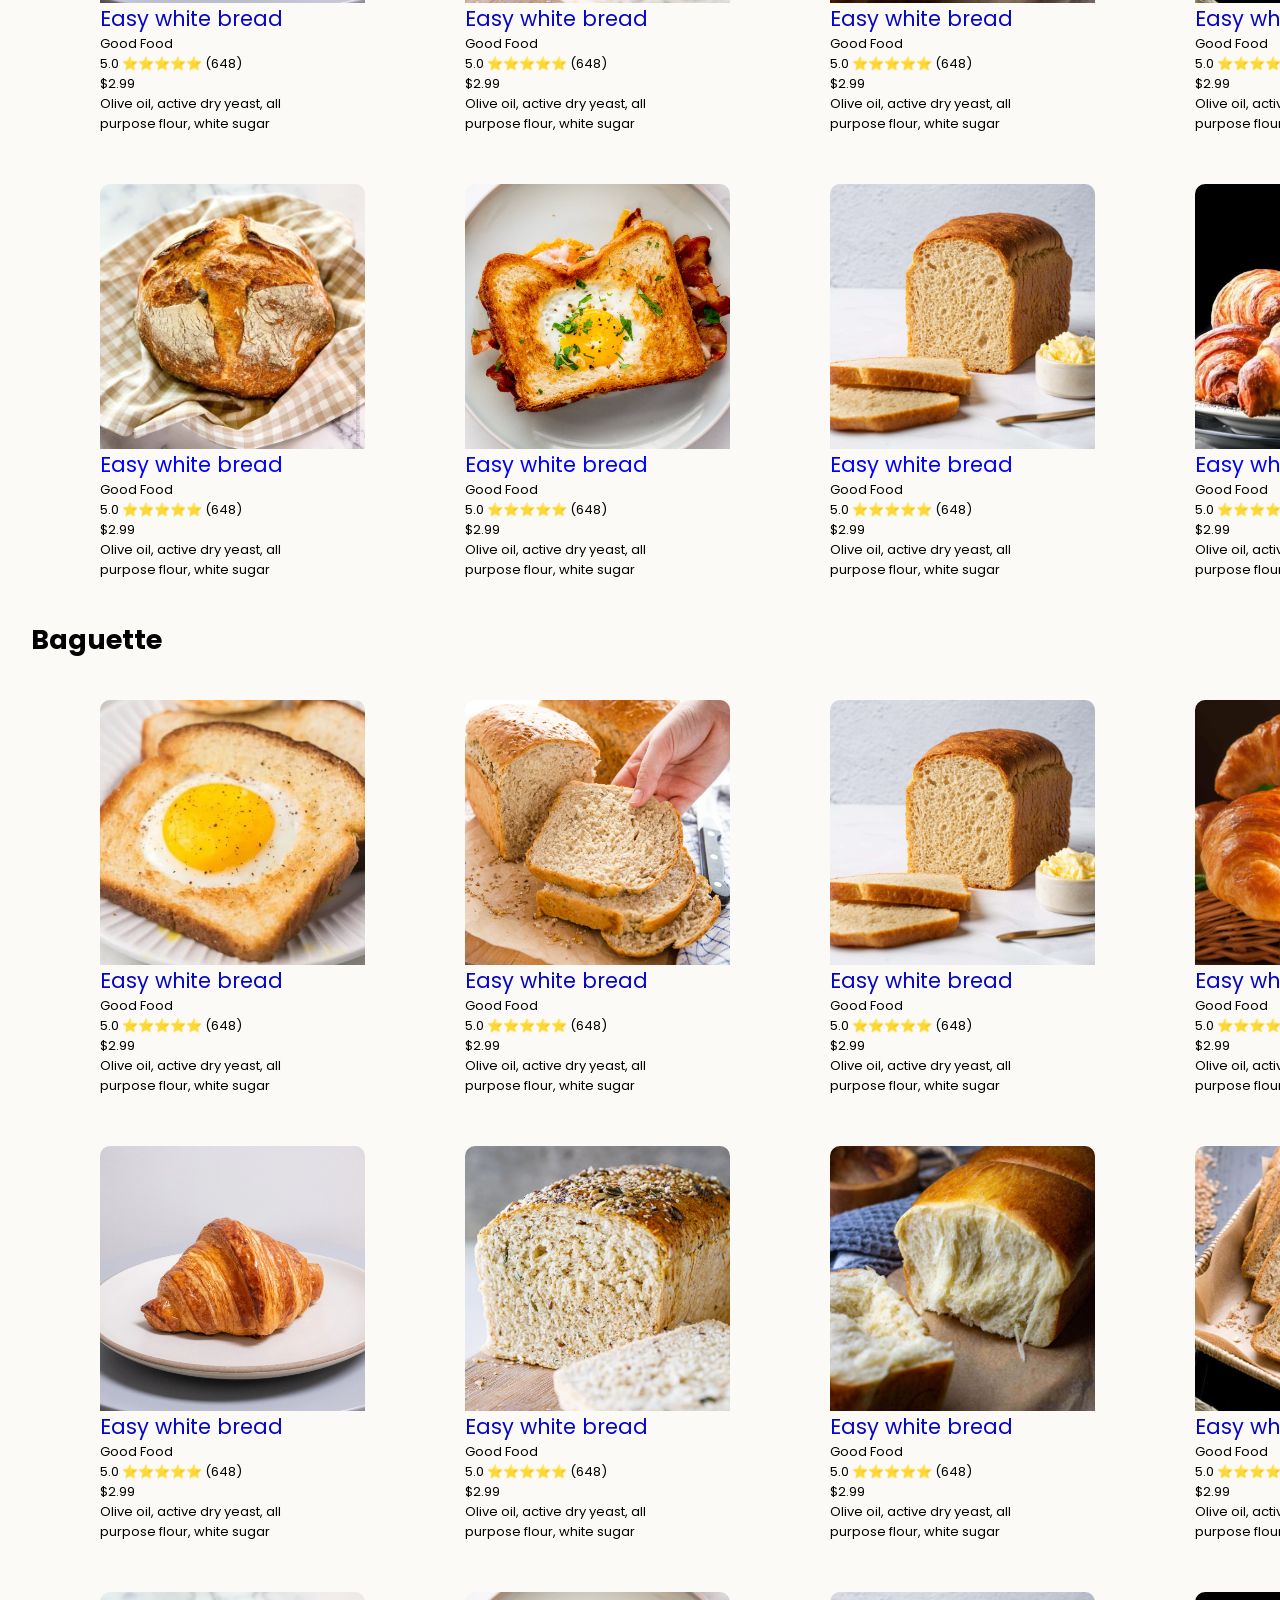
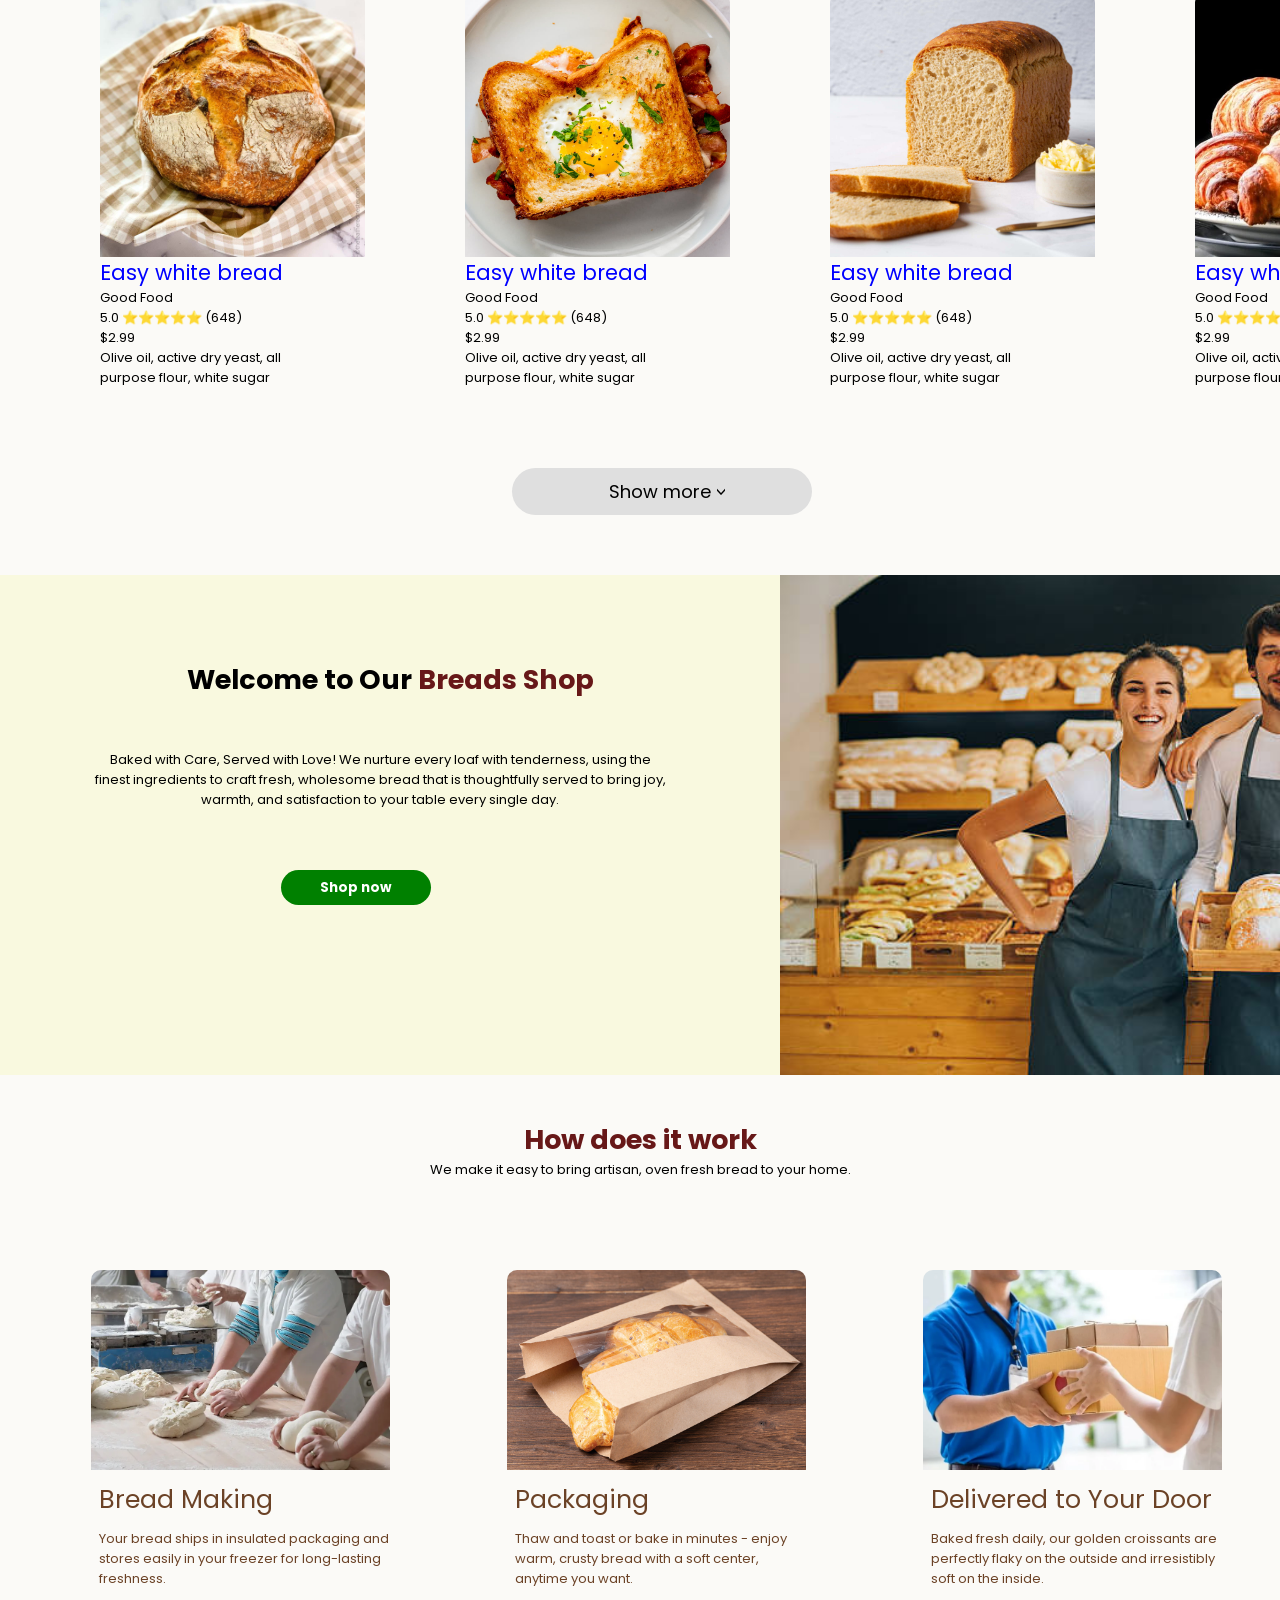
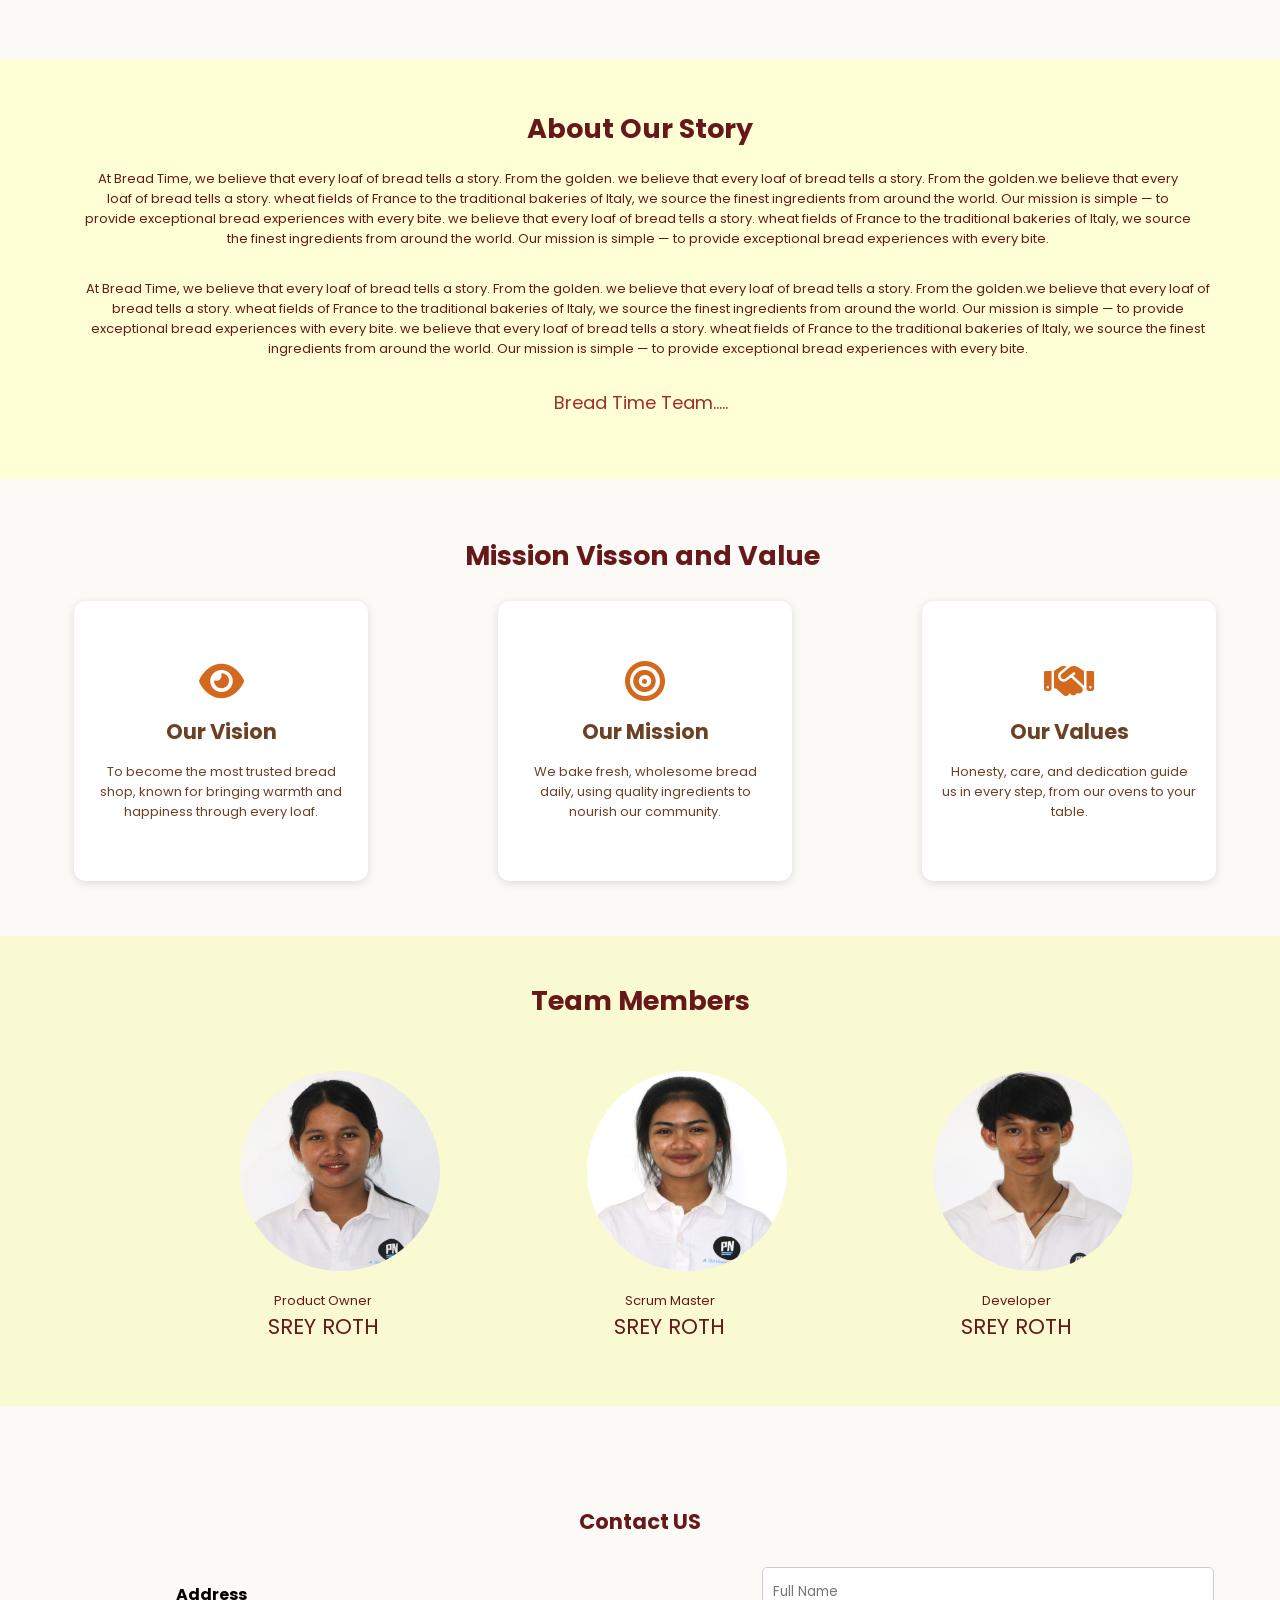
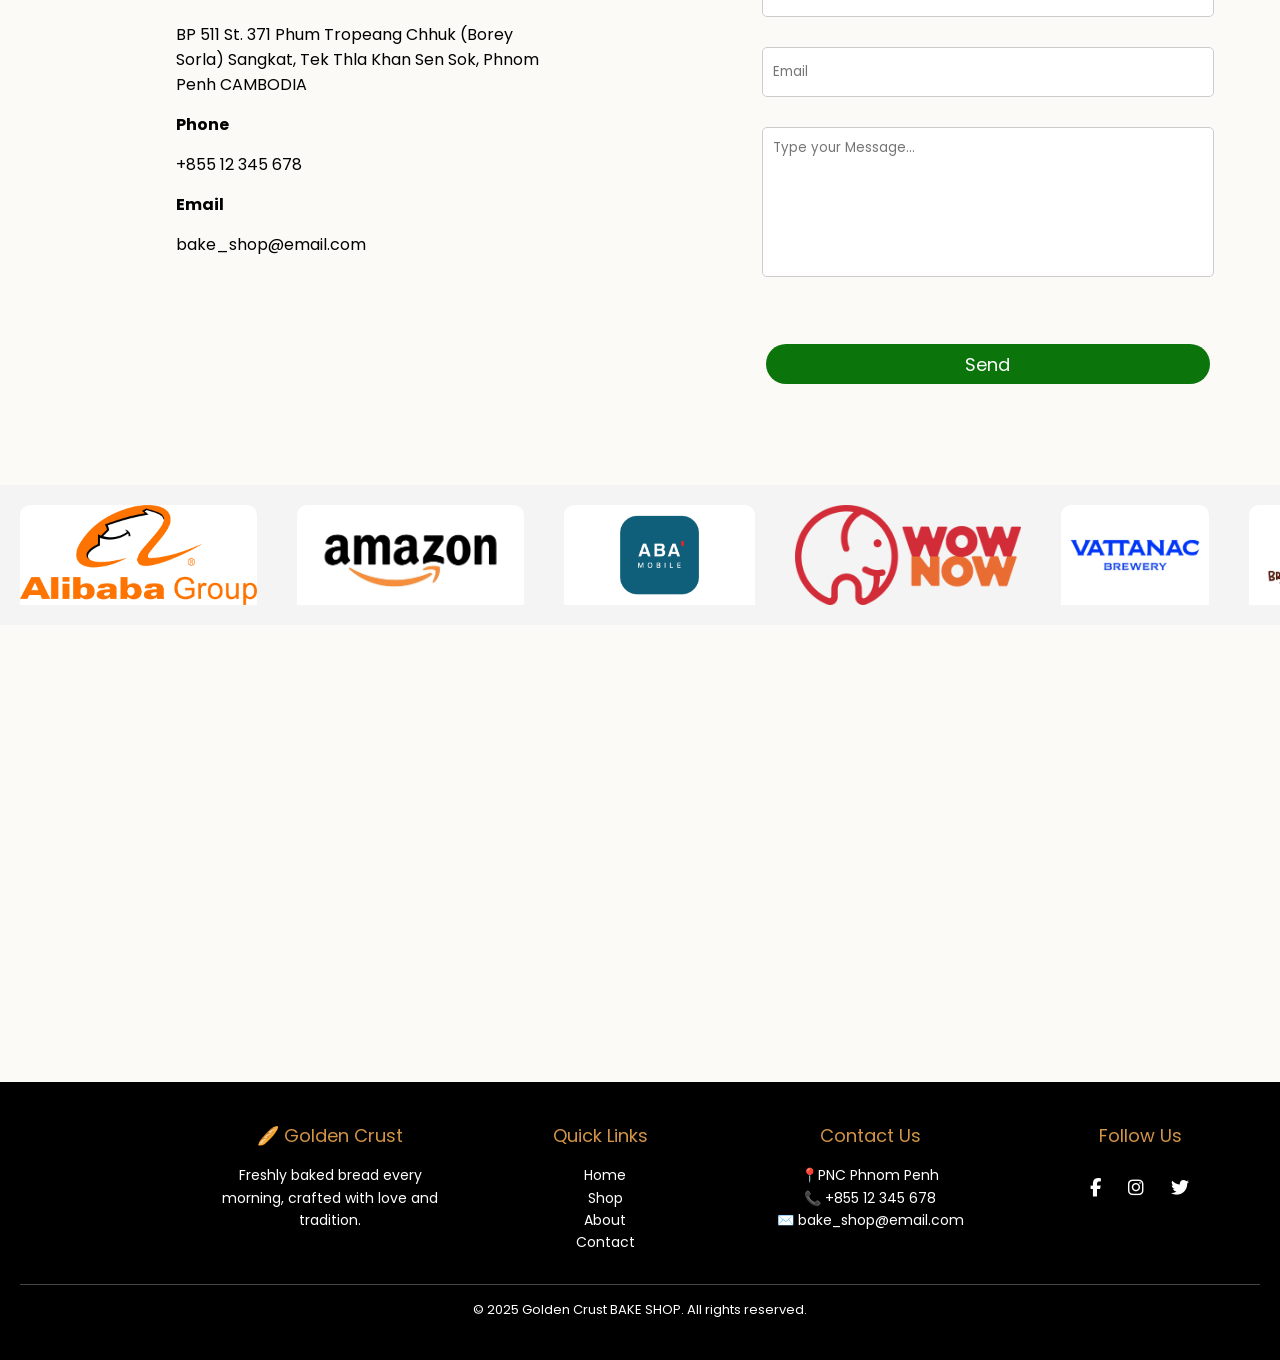
==== commit 1178ffad: "finished on desktop and template responsive" ====
--- a/index.html
+++ b/index.html
@@ -4,7 +4,7 @@
 <head>
     <meta charset="UTF-8">
     <meta name="viewport" content="width=device-width, initial-scale=1.0">
-    <title>BREADS SHOP</title>
+    <title>BAKE SHOP</title>
     <link rel="stylesheet" href="../style/index.css">
     <link rel="stylesheet" href="https://cdnjs.cloudflare.com/ajax/libs/font-awesome/6.4.0/css/all.min.css">
     <link rel="icon" type="image/png" href="./images/logo.png">
@@ -36,21 +36,13 @@
                 </div>
             </div>
         </section>
-
         <div class="header">
             <div class="content-bg">
-                <!-- <div class="content">
-                    <h1><span class="accent">Experience</span><br>
-                        <span class="accent">the</span><span class="h1-text">Art of Bread.</span>
-                    </h1>
-                    <hr>
-                    <div class="content-p">
-                        <p>Explore our premium selection of</p>
-                        <p>handcraft bread, brewed to perfection.</p>
-                    </div>
-                    <br>
-                    <button>Shop Now</button>
-                </div> -->
+                <div class="main-content">
+                    <div class="content-hover">
+                        <button class="content-hover" type="submit">SHOP NOW</button>
+                    </div>
+                </div>
             </div>
             <div class="best-seller">
                 <div class="best-seller-text">
@@ -102,7 +94,7 @@
             <div class="best-seller-detail">
                 <div class="best-seller-detail01">
 
-                    <img src="../images/a68ca7cf84019f842b0f77fef0a05ef9.jpg" alt="">
+                    <img src="./images/dough-production-1200x675.jpg" alt="">
                     <!-- <div class="detail01-text"> -->
                     <p>The croissant is a light, flaky, and buttery bread that originated in France and is now enjoyed
                         worldwide as a popular pastry. Shaped like a crescent moon, the croissant is made from layers of
@@ -134,11 +126,11 @@
                         taste
                         and elegant appearance have made them a symbol of French baking and a favorite treat around the
                         world.</p>
-                    <img src="../images/croissants-848x477.jpg" alt="">
+                    <img src="./images/Bakers-dough.webp" alt="">
                     <!-- </div> -->
                 </div>
                 <div class="best-seller-detail03">
-                    <img src="../images/a68ca7cf84019f842b0f77fef0a05ef9.jpg" alt="">
+                    <img src="./images/20200330-Bread-02.webp" alt="">
                     <!-- <div class="detail01-text"> -->
                     <p>The croissant is a light, flaky, and buttery bread that originated in France and is now enjoyed
                         worldwide as a popular pastry. Shaped like a crescent moon, the croissant is made from layers of
@@ -216,20 +208,6 @@
 
                     </div>
                 </div>
-                <div class="container-05">
-                    <!-- <div class="container-img">
-                    <img src="../images/easy-whole-grain-sandwich-bread-fb-ig-6-scaled.webp" alt="">
-                </div> -->
-                    <!-- <div class="container-text">
-                    <h3>Easy white bread</h3>
-                    <p>Good Food</p>
-                    <p>5.0 ⭐⭐⭐⭐⭐ (648)</p>
-                    <p>$2.99</p>
-                    <p>Olive oil, active dry yeast, all</p>
-                    <p>purpose flour, white sugar</p>
-
-                </div> -->
-                </div>
             </section>
             <section class="container01">
                 <div class="container-06">
@@ -359,19 +337,6 @@
                         <p>purpose flour, white sugar</p>
 
                     </div>
-                </div>
-                <div class="container-10">
-                    <!-- <div class="container-img">
-                    <img src="../images/croissant.png" alt="">
-                </div> -->
-                    <!-- <div class="container-text">
-                    <h3>Easy white bread</h3>
-                    <p>Good Food</p>
-                    <p>5.0 ⭐⭐⭐⭐⭐ (648)</p>
-                    <p>$2.99</p>
-                    <p>Olive oil, active dry yeast, all</p>
-                    <p>purpose flour, white sugar</p>
-                </div> -->
                 </div>
             </section>
             <div class="show-more">
@@ -395,35 +360,78 @@
         </div>
         <div class="scroll-container">
             <div class="definition">
+                <div class="wrapper">
+                    <img src="./images/WheatBreadLoaf_45e6b874-d81e-4363-9772-1f91150a34a7.jpg" alt="">
+                    <div class="info">
+                        <h2>White Bread</h2>
+
+                    </div>
+                </div>
+            </div>
+            <div class="definition">
+                <div class="wrapper">
+                    <img src="./images/10001-Boule-Country-Large-A_1080x.webp" alt="">
+                    <div class="info">
+                        <h2>White Bread</h2>
+                    </div>
+                </div>
+            </div>
+            <div class="definition">
+                <div class="wrapper">
+                    <img src="./images/Breakfast-grilled-cheese-4.jpg" alt="">
+                    <div class="info">
+                        <h2>Boule</h2>
+                    </div>
+                </div>
+
+            </div>
+            <div class="definition">
+                <div class="wrapper">
+                    <img src="./images/brioche.png" alt="">
+                    <div class="info">
+                        <h2>Toast</h2>
+                    </div>
+                </div>
+            </div>
+            <div class="definition">
+                <div class="wrapper">
+                    <img src="./images/plain-croissant_1024x1024@2x.webp" alt="">
+                    <div class="info">
+                        <h2>Toast</h2>
+                    </div>
+                </div>
+            </div>
+            <div class="definition">
+                <div class="wrapper">
+                    <img src="./images/pexels-pixabay-209206.jpg" alt="">
+                    <div class="info">
+                        <h2>Toast</h2>
+                    </div>
+                </div>
+            </div>
+            <div class="definition">
+                <div class="wrapper">
+                    <img src="./images/Square-2024.10.04-Sourdough-milk-bread-0693.jpg" alt="">
+                    <div class="info">
+                        <h2>Toast</h2>
+                    </div>
+                </div>
+            </div>
+            <div class="definition">
+                <div class="wrapper">
+                    <img src="./images/step-by-step-croissants-46898-1.jpeg" alt="">
+                    <div class="info">
+                        <h2>Toast</h2>
+                    </div>
+                </div>
+            </div>
+            <div class="scroll-button"></div>
+            <!-- <div class="definition">
                 <img src="./images/croissant-70.jpg" alt="">
             </div>
             <div class="definition">
                 <img src="./images/croissant-70.jpg" alt="">
-            </div>
-            <div class="definition">
-                <img src="./images/croissant-70.jpg" alt="">
-            </div>
-            <div class="definition">
-                <img src="./images/croissant-70.jpg" alt="">
-            </div>
-            <div class="definition">
-                <img src="./images/croissant-70.jpg" alt="">
-            </div>
-            <div class="definition">
-                <img src="./images/croissant-70.jpg" alt="">
-            </div>
-            <div class="definition">
-                <img src="./images/croissant-70.jpg" alt="">
-            </div>
-            <div class="definition">
-                <img src="./images/croissant-70.jpg" alt="">
-            </div>
-            <div class="definition">
-                <img src="./images/croissant-70.jpg" alt="">
-            </div>
-            <div class="definition">
-                <img src="./images/croissant-70.jpg" alt="">
-            </div>
+            </div> -->
         </div>
         <div class="bread-type">
             <div class="recipes">
@@ -612,21 +620,22 @@
             <section class="container">
                 <div class="container-01">
                     <div class="container-img">
+
+                        <img src="../images/easy-whole-grain-sandwich-bread-fb-ig-6-scaled.webp" alt="">
+                    </div>
+                    <div class="container-text">
+                        <h3>Easy white bread</h3>
+                        <p>Good Food</p>
+                        <p>5.0 ⭐⭐⭐⭐⭐ (648)</p>
+                        <p>$2.99</p>
+                        <p>Olive oil, active dry yeast, all</p>
+                        <p>purpose flour, white sugar</p>
+
+                    </div>
+                </div>
+                <div class="container-02">
+                    <div class="container-img">
                         <img src="../images/egg-in-a-hole-15-500x500.webp" alt="">
-                    </div>
-                    <div class="container-text">
-                        <h3>Easy white bread</h3>
-                        <p>Good Food</p>
-                        <p>5.0 ⭐⭐⭐⭐⭐ (648)</p>
-                        <p>$2.99</p>
-                        <p>Olive oil, active dry yeast, all</p>
-                        <p>purpose flour, white sugar</p>
-
-                    </div>
-                </div>
-                <div class="container-02">
-                    <div class="container-img">
-                        <img src="../images/easy-whole-grain-sandwich-bread-fb-ig-6-scaled.webp" alt="">
                     </div>
                     <div class="container-text">
                         <h3>Easy white bread</h3>
@@ -1322,7 +1331,7 @@
         <!-- </section> -->
         <div class="show-more">
             <div><span><a href="https://pixabay.com/images/search/bread%20shop/">Show more</a></span><span
-                    class="show-more01">></span></div>
+                    class="show-more01  ">></span></div>
         </div>
         <!-- <section id="about"> -->
         <div class="aboutPage">
@@ -1345,9 +1354,9 @@
         </div>
         <div class="delivery-card">
             <div class="card delivery-card-01">
-                <img src="../images/man-delivery-boxes.webp" alt="">
+                <img src="./images/Bakers-dough.webp" alt="">
                 <div class="delivery-card-text">
-                    <h3>Delivered to Your Door</h3>
+                    <h3>Bread Making</h3>
                     <p>Your bread ships in insulated packaging and stores easily in your freezer for
                         long-lasting
                         freshness.</p>
@@ -1356,9 +1365,9 @@
                 </div>
             </div>
             <div class="card delivery-card-02">
-                <img src="../images/man-delivery-boxes.webp" alt="">
+                <img src="./images/1900x1200-e1730978147221-1024x626.jpg" alt="">
                 <div class="delivery-card-text">
-                    <h3>Bake & Enjoy</h>
+                    <h3>Packaging</h>
                         <p>Thaw and toast or bake in minutes - enjoy warm, crusty bread with a soft center,
                             anytime you
                             want.</p>
@@ -1369,7 +1378,7 @@
             <div class="card delivery-card-03">
                 <img src="../images/man-delivery-boxes.webp" alt="">
                 <div class="delivery-card-text">
-                    <h3>White Bread</h3>
+                    <h3>Delivered to Your Door</h3>
                     <p>Baked fresh daily, our golden croissants are perfectly flaky on the outside and
                         irresistibly
                         soft on the inside.</p>
@@ -1448,13 +1457,14 @@
                 <h1>Team Members</h1>
                 <div class="members">
                     <div class="member01">
-                        <img src="../images/photo_2025-06-29_11-21-09.jpg" alt="">
+                        <img src="./images/photo_2025-07-03_15-36-37 (2).jpg" alt="">
                         <div class="member01-text">
                             <p>Product Owner</p>
                             <h3>SREY ROTH</h3>
                         </div>
                     </div>
                     <div class="member02">
+                        <!-- <img src="./images/photo_2025-07-03_15-36-37 (2).jpg" alt=""> -->
                         <img src="../images/photo_2025-06-29_11-21-09.jpg" alt="">
                         <div class="member01-text">
                             <p>Scrum Master</p>
@@ -1462,7 +1472,7 @@
                         </div>
                     </div>
                     <div class="member03">
-                        <img src="../images/photo_2025-06-29_11-21-09.jpg" alt="">
+                        <img src="./images/photo_2025-07-03_15-36-42.jpg" alt="">
                         <div class="member01-text">
                             <p>Developer</p>
                             <h3>SREY ROTH</h3>
@@ -1472,18 +1482,23 @@
             </div>
             <!-- </section> -->
             <section id="contact">
+                <h1>Contact US</h1>
                 <div class="get-touch">
                     <div class="location">
-                        <h2>Location</h2>
-                        <iframe
-                            src="https://www.google.com/maps/embed?pb=!1m18!1m12!1m3!1d3909.0139083277763!2d104.8805086750534!3d11.550859788648959!2m3!1f0!2f0!3f0!3m2!1i1024!2i768!4f13.1!3m3!1m2!1s0x310951add5e2cd81%3A0x171e0b69c7c6f7ba!2sPasserelles%20num%C3%A9riques%20Cambodia%20(PNC)!5e0!3m2!1sen!2skh!4v1758157852515!5m2!1sen!2skh"
-                            width="600" height="450" style="border:0;" allowfullscreen="" loading="lazy"
-                            referrerpolicy="no-referrer-when-downgrade"></iframe>
+                        <!-- <h2>Contact Us</h2> -->
+                        <div class="us-text">
+                            <p><span class="address">Address</span></p>
+                            <p>BP 511 St. 371 Phum Tropeang Chhuk (Borey Sorla) Sangkat, Tek Thla Khan Sen Sok, Phnom
+                                Penh CAMBODIA </p>
+                            <p><span class="address">Phone</span></p>
+                            <p>+855 12 345 678</p>
+                            <p><span class="address">Email</span></p>
+                            <p>bake_shop@email.com</p>
+                        </div>
                     </div>
                     <div class="form-container">
-
                         <div class="contact-form">
-                            <h2>Contact Form</h2>
+                            <!-- <h2>Contact Form</h2> -->
                             <form>
                                 <input type="text" placeholder="Full Name" required>
                                 <input type="email" placeholder="Email" required>
@@ -1494,10 +1509,33 @@
                             </form>
                         </div>
                     </div>
-
+                </div>
+                <div class="carousel-container">
+                    <div class="carousel">
+                        <img src="./images/alibaba2.png" alt="">
+                        <img src="./images/amazon-logo-amazon-icon-free-free-vector.jpg" alt="">
+                        <img src="./images/aba_mobile_logo_0.png" alt="">
+                        <img src="./images/wownow-logo-no-frame.png" alt="">
+                        <img src="./images/vattanac.jpg" alt="">
+                        <img src="./images/bread-food-logo-template-creative-bread-logo-design-concepts-vector.jpg"
+                            alt="">
+                        <img src="./images/alibaba2.png" alt="">
+                        <img src="./images/amazon-logo-amazon-icon-free-free-vector.jpg" alt="">
+                        <img src="./images/aba_mobile_logo_0.png" alt="">
+                        <img src="./images/wownow-logo-no-frame.png" alt="">
+                        <img src="./images/vattanac.jpg" alt="">
+                        <img src="./images/bread-food-logo-template-creative-bread-logo-design-concepts-vector.jpg"
+                            alt="">
+
+
+                    </div>
                 </div>
                 <div class="location">
-
+                    <!-- <h2>Location</h2> -->
+                    <iframe
+                        src="https://www.google.com/maps/embed?pb=!1m18!1m12!1m3!1d3909.0139083277763!2d104.8805086750534!3d11.550859788648959!2m3!1f0!2f0!3f0!3m2!1i1024!2i768!4f13.1!3m3!1m2!1s0x310951add5e2cd81%3A0x171e0b69c7c6f7ba!2sPasserelles%20num%C3%A9riques%20Cambodia%20(PNC)!5e0!3m2!1sen!2skh!4v1758157852515!5m2!1sen!2skh"
+                        width="600" height="450" style="border:0;" allowfullscreen="" loading="lazy"
+                        referrerpolicy="no-referrer-when-downgrade"></iframe>
                 </div>
                 <footer>
                     <div class="footer-container">
@@ -1511,7 +1549,7 @@
                             <h3>Quick Links</h3>
                             <p><a href="#">Home</a></p>
                             <p><a href="#">Shop</a></p>
-                            <p><a href="#">About Us</a></p>
+                            <p><a href="#">About</a></p>
                             <p><a href="#">Contact</a></p>
                         </div>
 
@@ -1519,7 +1557,7 @@
                             <h3>Contact Us</h3>
                             <p>📍PNC Phnom Penh</p>
                             <p>📞 +855 12 345 678</p>
-                            <p>✉️ bake@email.com</p>
+                            <p>✉️ bake_shop@email.com</p>
                         </div>
 
                         <div class="footer-section">
--- a/style/index.css
+++ b/style/index.css
@@ -22,6 +22,7 @@
 
 .navbar {
     display: block;
+    /* height: 200px; */
 
 }
 
@@ -36,7 +37,7 @@
     display: inline-block;
     white-space: nowrap;
     padding-left: 100%;
-    animation: scroll-left 20s linear infinite;
+    animation: scroll-left 50s linear infinite;
     font-size: 16px;
     color: black;
     border: 0px;
@@ -56,18 +57,10 @@
 .navbar {
     width: 100%;
     height: 50px;
-    /* backdrop-filter: blur(90px); */
-    /* backdrop-filter: black  ; */
     background: black;
     position: fixed;
     z-index: 1;
-
-
-}
-
-/* a.active {
-    color: blueviolet;
-} */
+}
 
 .img {
     width: 160px;
@@ -206,6 +199,59 @@
     object-fit: cover;
     height: 700px;
     width: 100%;
+    z-index: 1;
+
+}
+
+.main-content {
+    transition: 0.5s ease-in-out;
+
+}
+
+.main-content:hover {
+    transform: translateY(20px);
+}
+
+.main-content:before {
+    content: "";
+    position: absolute;
+    top: 0;
+    left: 0;
+    width: 100%;
+    height: 680px;
+    z-index: 0;
+    transition: 0.5s all;
+    opacity: 0;
+}
+
+.content-hover button {
+    margin-top: 35%;
+    margin-left: 44%;
+    border-radius: 50px;
+    width: 290px;
+    height: 50px;
+    color: rgba(255, 255, 255, 0.856);
+    border: 0;
+    font-weight: bold;
+    background: rgb(11, 175, 11);
+    /* background: rgba(255, 221, 0, 0.793); */
+}
+
+.main-content .content-hover {
+    position: relative;
+    transform: translateY(30px);
+    opacity: 1;
+    transition: 0.5s all;
+}
+
+.main-content:hover:before {
+    opacity: 1;
+    background: linear-gradient(to top, rgba(0, 0, 0, 0.666), rgba(16, 16, 16, 0.208));
+}
+
+.main-content:hover .content-hover {
+    opacity: 1;
+    transform: translateY(20px);
 }
 
 .content {
@@ -235,35 +281,6 @@
     font-weight: bold;
 }
 
-/* hr {
-    width: 48px;
-    height: 4px;
-    margin-left: 50px;
-    font-weight: 80px;
-    background-color: rgb(242, 181, 102);
-    border-radius: 2px;
-    border: none;
-    margin-top: 1px;
-}
-
-button {
-    margin-top: 80px;
-    height: 50px;
-    margin-left: 50px;
-    width: 200px;
-    border-radius: 30px;
-    border: none;
-    font-weight: bold;
-    background-color: rgb(11, 117, 11);
-    transition: transform 0.2s;
-    color: white;
-}
-
-button:hover {
-    transform: translateY(-5px);
-    background-color: rgb(29, 159, 29);
-} */
-
 .best-seller {
 
     height: 500px;
@@ -284,18 +301,11 @@
     height: 75%;
     justify-content: space-around;
     margin-top: 90px;
-
-
 }
 
 .card:hover {
     transform: translateY(-5px);
 }
-
-/* 
-a.active {
-    color: blueviolet;
-} */
 
 .best-seller-01 {
     transition: transform 0.2s;
@@ -459,19 +469,28 @@
     gap: 100px;
 }
 
+.container-text h3 {
+    color: blue;
+}
+
+.card img {
+    transition: transform 0.5s ease;
+}
+
+.card img:hover {
+    transform: scale(1.05);
+}
+
 .container-img img {
     width: 265px;
-    height: fit-content;
+    height: auto;
     transition: transform 0.5s ease;
-
-}
-
-.container-img:hover {
-    transform: scale(1.06);
-    background: rgba(0, 0, 0, 0.012);
+}
+
+.container-img img:hover {
     transform: scale(1.05);
-    /* filter: brightness(100%) contrast(120%); */
-}
+}
+
 
 .container h3 {
     color: rgb(6, 6, 198);
@@ -557,10 +576,7 @@
 }
 
 .search-icon {
-
     padding: 10px 12px;
-    /* Space around the icon */
-    /* Light gray color for icon */
 }
 
 #searchInput {
@@ -575,10 +591,13 @@
 
 .scroll-container {
     width: 100%;
-    height: fit-content;
+    height: 260px;
     overflow-x: auto;
     white-space: nowrap;
     padding: 10px;
+    padding-top: 30px;
+    overflow-y: hidden;
+
 
 }
 
@@ -588,20 +607,84 @@
     margin-right: 10px;
     vertical-align: top;
     text-align: center;
-    line-height: 150px;
     border-radius: 0;
-    background-color: #fff;
+    z-index: 1;
+
+}
+
+.wrapper {
+    position: relative;
+    /* box-shadow: 0px 7px 10px rgb(0,0,0,0.5); */
+    transition: 0.5s ease-in-out;
+
+}
+
+.info {
+    color: white;
+}
+
+.wrapper .info {
+    position: relative;
+    z-index: 3;
+    transform: translateY(30px);
+    opacity: 1;
+    transition: 0.5s all;
+
+}
+
+.wrapper:hover {
+    transform: translateY(20px);
+}
+
+.wrapper:before {
+    content: "";
+    position: absolute;
+    top: 0;
+    left: 0;
+    border-radius: 10px;
+    display: block;
+    width: 100%;
+    height: 100%;
+    background: linear-gradient(to bottom, rgba(0, 0, 0, 0.774), rgba(235, 186, 8, 0.785));
+    z-index: 0;
+    transition: 0.5s all;
+    opacity: 0;
+}
+
+.wrapper:hover:before {
+    opacity: 1;
+}
+
+.wrapper .info {
+    position: relative;
+    z-index: 3;
+    opacity: 0;
+    transform: translateY(30px);
+    transition: 0.5 all;
+}
+
+.wrapper:hover .info {
+    opacity: 1;
+    transform: translateY(0px);
 }
 
 .definition img {
-    border-radius: 10px;
+    /* border-radius: 10px; */
+    height: 200px;
+}
+
+.definition p {
+    width: 10%;
 }
 
 .aboutPage {
     display: flex;
+    margin-top: 60px;
     height: 500px;
+    /* height: auto; */
+    width: 100%;
     justify-content: flex-end;
-    margin-top: 70px;
+    /* margin-top: 0px; */
     background-color: rgb(249, 249, 223);
 }
 
@@ -611,6 +694,10 @@
     height: fit-content;
 
 
+}
+
+.aboutPage-img {
+    width: 500PX;
 }
 
 .aboutPage-p {
@@ -635,11 +722,15 @@
     color: white;
     margin-left: 120px;
     font-weight: bold;
-    height:35px;
+    height: 35px;
     border: 0;
     margin-top: 60px;
     border-radius: 20px;
     margin-left: 33%;
+}
+
+.aboutPage button:hover {
+    background-color: rgb(29, 159, 29)
 }
 
 .delivery-text,
@@ -696,7 +787,7 @@
 }
 
 .delivery-card img {
-    height: fit-content;
+    /* height: fit-content; */
 }
 
 .delivery-card-text {
@@ -722,16 +813,13 @@
 .our-story-h2 {
     margin-bottom: 30px;
     padding-left: 5px;
-
-
 }
 
 .our-story,
 h2 {
-    /* margin-bottom: 0px; */
     text-align: center;
     font-weight: bold;
-    /* height: 400px; */
+
 }
 
 .our-story-h2 {
@@ -894,19 +982,35 @@
 
 #contact {
     padding-top: 55px;
-    /* padding-bottom: 10px; */
-
 }
 
 .get-touch {
     display: flex;
+    padding-top: 30px;
+}
+
+.us-text {
+    width: 55%;
+    padding-left: 25%;
+    color: black;
+    text-align: start;
+    font-size: 32px;
+}
+
+.us-text p {
+    padding-top: 15px;
+    font-size: 16px;
+}
+
+.address {
+    font-weight: bold;
 }
 
 .form-container {
-    /* background-color: #fff; */
     border-radius: 5px;
-    /* width: 50%; */
-    padding-left: 50px;
+    border: 0;
+    padding-right: 10px;
+    width: 80%;
     padding-bottom: 4%;
 }
 
@@ -930,7 +1034,8 @@
     margin-bottom: 30px;
     padding: 10px;
     height: 50px;
-    /* border: 1px solid #ccc; */
+    border: 0;
+    border: 1px solid #ccc;
     border-radius: 5px;
     box-sizing: border-box;
 }
@@ -943,7 +1048,6 @@
 .button {
     padding-right: 120px;
     padding-bottom: 50px;
-
 }
 
 .form-container button {
@@ -957,8 +1061,6 @@
     cursor: pointer;
     margin-top: 30px;
     margin-left: 60px;
-
-    /* margin-right: 100px; */
 }
 
 .form-container button:hover {
@@ -966,41 +1068,66 @@
 }
 
 .location {
-    width: 50%;
-    margin-left: 100px;
+    width: 100%;
+    height: fit-content;
 }
 
 .location h2 {
     color: black;
     padding-right: 10%;
-    /* background: lightblue; */
     margin-top: 30px;
 }
 
 .contact-text {
-    /* padding-right: 120px; */
-    /* background: lightblue; */
     margin-right: 40px;
+}
+
+.carousel-container {
+    width: 100%;
+    overflow: hidden;
+    background: #f4f4f4;
+    padding: 20px 0;
+}
+
+.carousel {
+    display: flex;
+    animation: scroll 10s linear infinite;
+}
+
+.carousel img {
+    height: 100px;
+    margin: 0 20px;
+}
+
+@keyframes scroll {
+    0% {
+        transform: translateX(-50%);
+    }
+
+    100% {
+        transform: translateX(0);
+    }
+}
+
+.carousel:hover {
+    animation-play-state: paused;
 }
 
 .location iframe {
     height: 420px;
     padding-top: 30px;
-    /* margin-bottom: 80px; */
     width: 100%;
 
 }
 
 footer {
     background: black;
-    /* background-color: #8B4513; */
     color: #ddd;
     padding: 40px 20px;
-
 }
 
 .footer-container {
-    margin-left: 250px;
+    margin-left: 190px;
     max-width: 1200px;
     display: flex;
     justify-content: space-between;
@@ -1048,4 +1175,202 @@
     padding-top: 15px;
     font-size: 13px;
     color: white;
+}
+
+@media (min-width: 1024px) {
+
+    * {
+        margin: 0;
+        padding: 0;
+    }
+
+    body {
+        font-size: 18px;
+        overflow-x: auto;
+        overflow-x: hidden
+    }
+
+    .navbar {
+        width: 100%;
+    }
+
+    .content-hover {
+        margin-bottom: 30%;
+    }
+}
+
+@media (min-width: 768px) and (max-width: 1023px) {
+    * {
+        margin-top: 0px;
+    }
+
+    body {
+        font-size: 18px;
+        overflow-x: auto;
+        overflow-x: hidden
+    }
+
+    .content-bg {
+        background-image: url("../images/pexels-james-collington-2147687246-30153444.jpg");
+        background-repeat: no-repeat;
+        background-size: contain;
+        width: 100%;
+    }
+
+    .main-content:before {
+        height: 306px;
+    }
+
+    .content-hover {
+        margin-right: 30%;
+    }
+
+    .best-seller {
+        height: 850px;
+    }
+
+    .best-seller-card {
+        display: grid;
+        padding: 30px;
+        gap: 30px;
+        grid-template-columns: 1fr 1fr;
+        padding-bottom: 30%;
+    }
+
+    .best-seller-01 {
+        width: fit-content;
+    }
+
+    .best-seller-02 {
+        width: fit-content;
+    }
+
+    .best-seller-03 {
+        width: fit-content;
+    }
+
+    .best-seller-detail01 img {
+        width: 40%;
+    }
+
+    .best-seller-detail02 img {
+        width: 40%;
+    }
+
+    .best-seller-detail03 img {
+        width: 40%;
+    }
+
+    .recipes {
+        padding-left: 30px;
+    }
+
+    .container {
+        display: grid;
+        grid-template-columns: 1fr 1fr;
+        /* padding: 70px; */
+    }
+
+    .container01 {
+        display: grid;
+        grid-template-columns: 1fr 1fr;
+        /* padding: 70px; */
+    }
+
+    .container02 {
+        display: grid;
+        grid-template-columns: 1fr 1fr;
+        /* padding: 70px; */
+    }
+
+    .show-more {
+        margin-left: 31%;
+    }
+
+    .form-container {
+        width: 100%;
+        margin-top: 20px;
+        margin-left: 70px;
+    }
+
+    .aboutPage {
+        display: block;
+        /* grid-template-columns: 1fr 1fr; */
+        justify-content: flex-start;
+        /* background: lightblue; */
+        width: 100%;
+        height: 300px;
+
+    }
+
+    .aboutPage-p {
+        width: 100%;
+        height: auto;
+        background: lightgreen;
+    }
+
+    .aboutPage-p h1 {
+        padding-right: 15%;
+        margin-bottom: 30px;
+    }
+
+    .aboutPage-p p {
+        padding: 0;
+        padding-left: 20px;
+        width: 80%;
+    }
+
+    .aboutPage-img {
+        display: none;
+    }
+
+    .aboutPage button {
+        margin-bottom: 40px;
+    }
+
+    .aboutPage-img img {
+        width: 100%;
+        height: fit-content;
+    }
+
+    .delivery-text {
+        margin-top: 80px;
+    }
+
+    .delivery-card {
+        display: grid;
+        padding: 30px;
+        gap: 30px;
+        height: 400px;
+        grid-template-columns: 1fr 1fr;
+        padding-bottom: 30%;
+        padding-right:7%;
+    }
+
+    .delivery-card-01 {
+        width: fit-content;
+    }
+
+    .delivery-card-02 {
+        width: fit-content;
+    }
+
+    .delivery-card-03 {
+        width: fit-content;
+    }
+
+    .why-choose-us {
+        height: 800px;
+    }
+    .members{
+        width: 100%;
+        padding-left: 30px;
+    }
+    .member01{
+        margin-left: 30px;
+    }
+    .footer-container{
+        margin-left: 20px;
+    }
+
 }
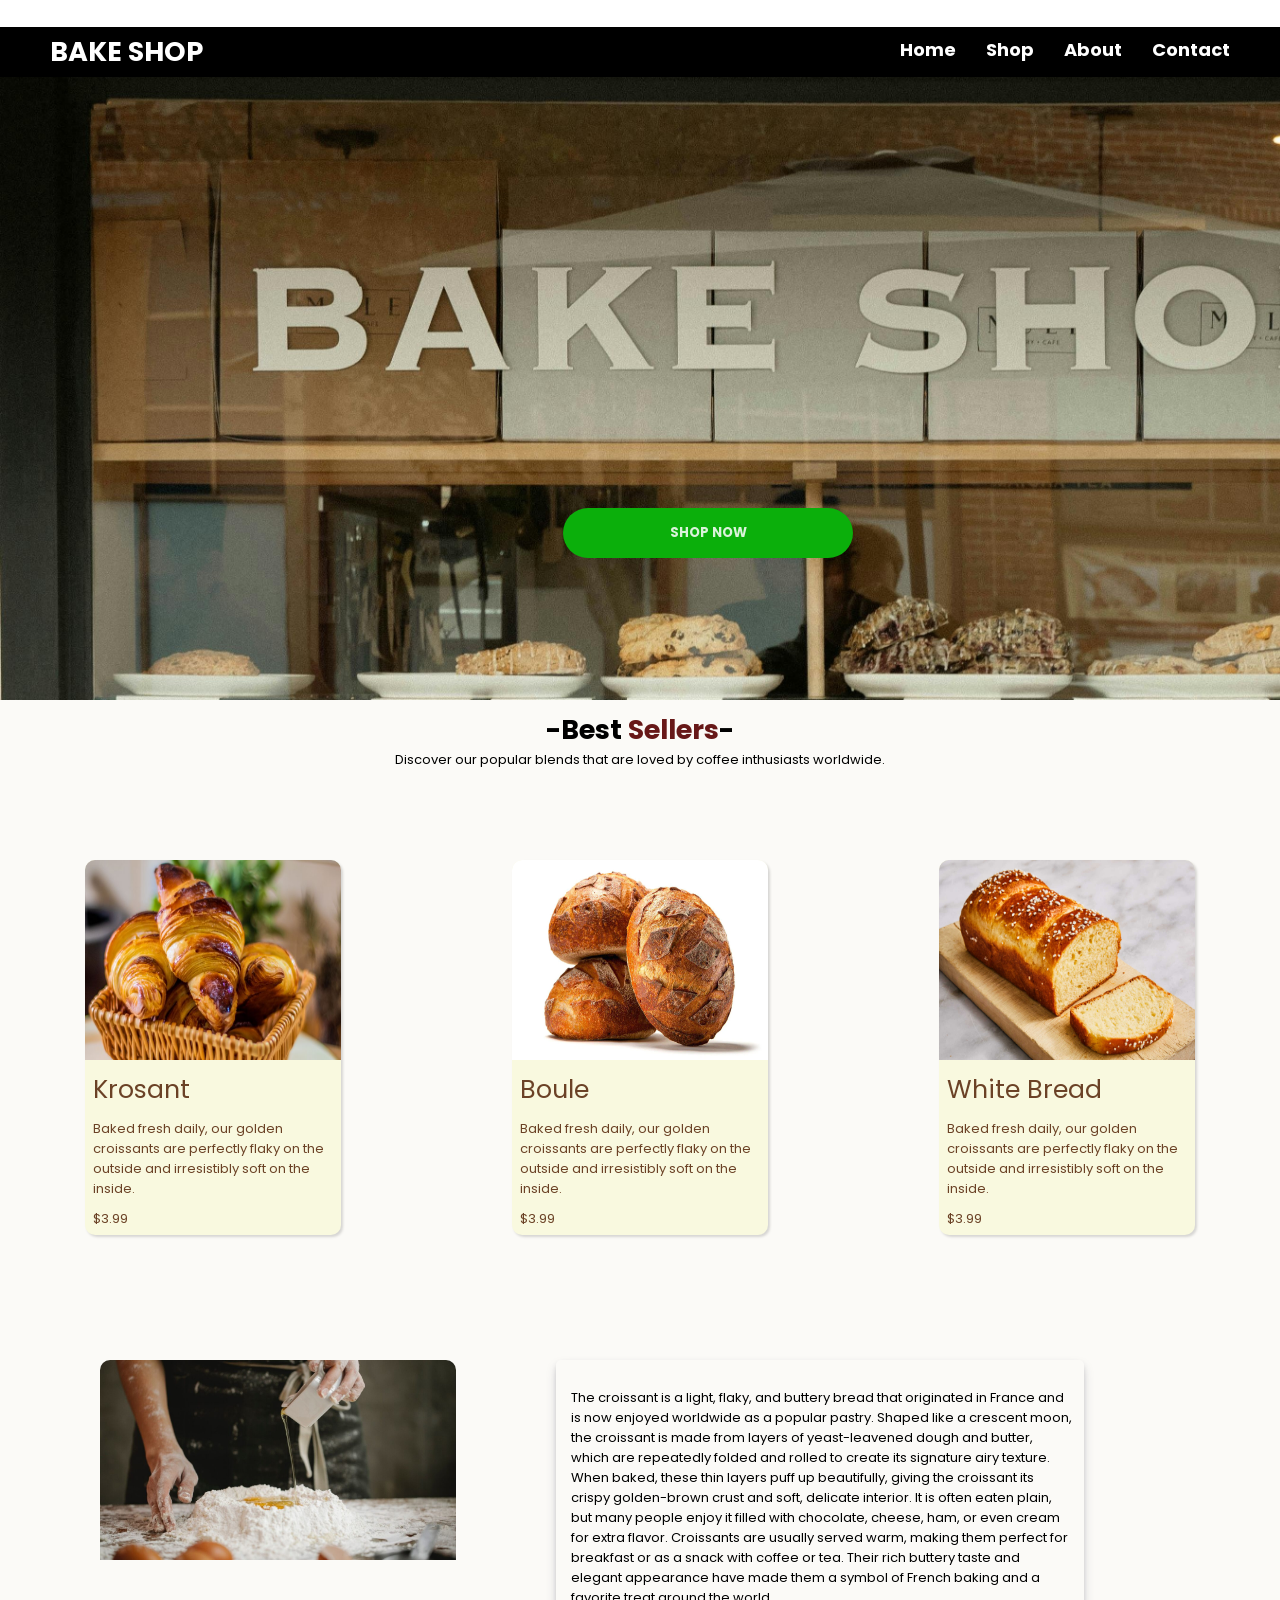
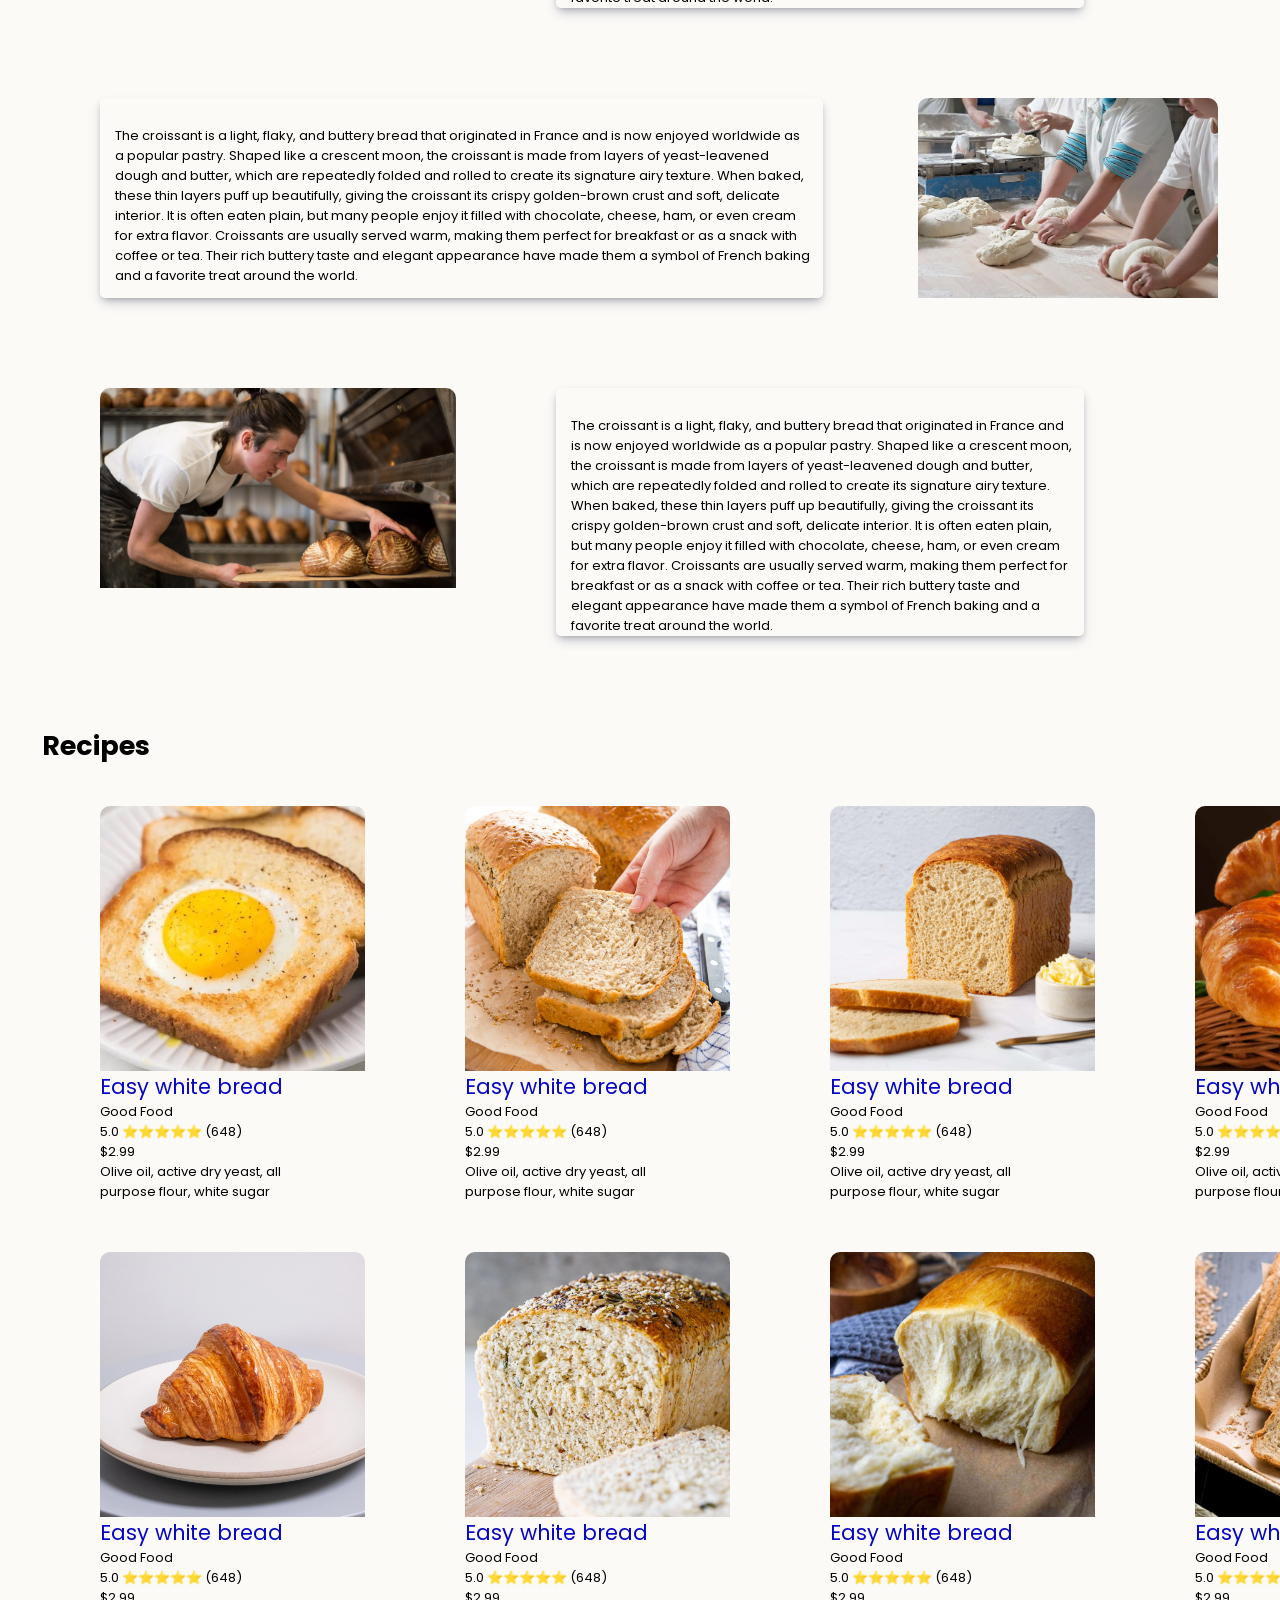
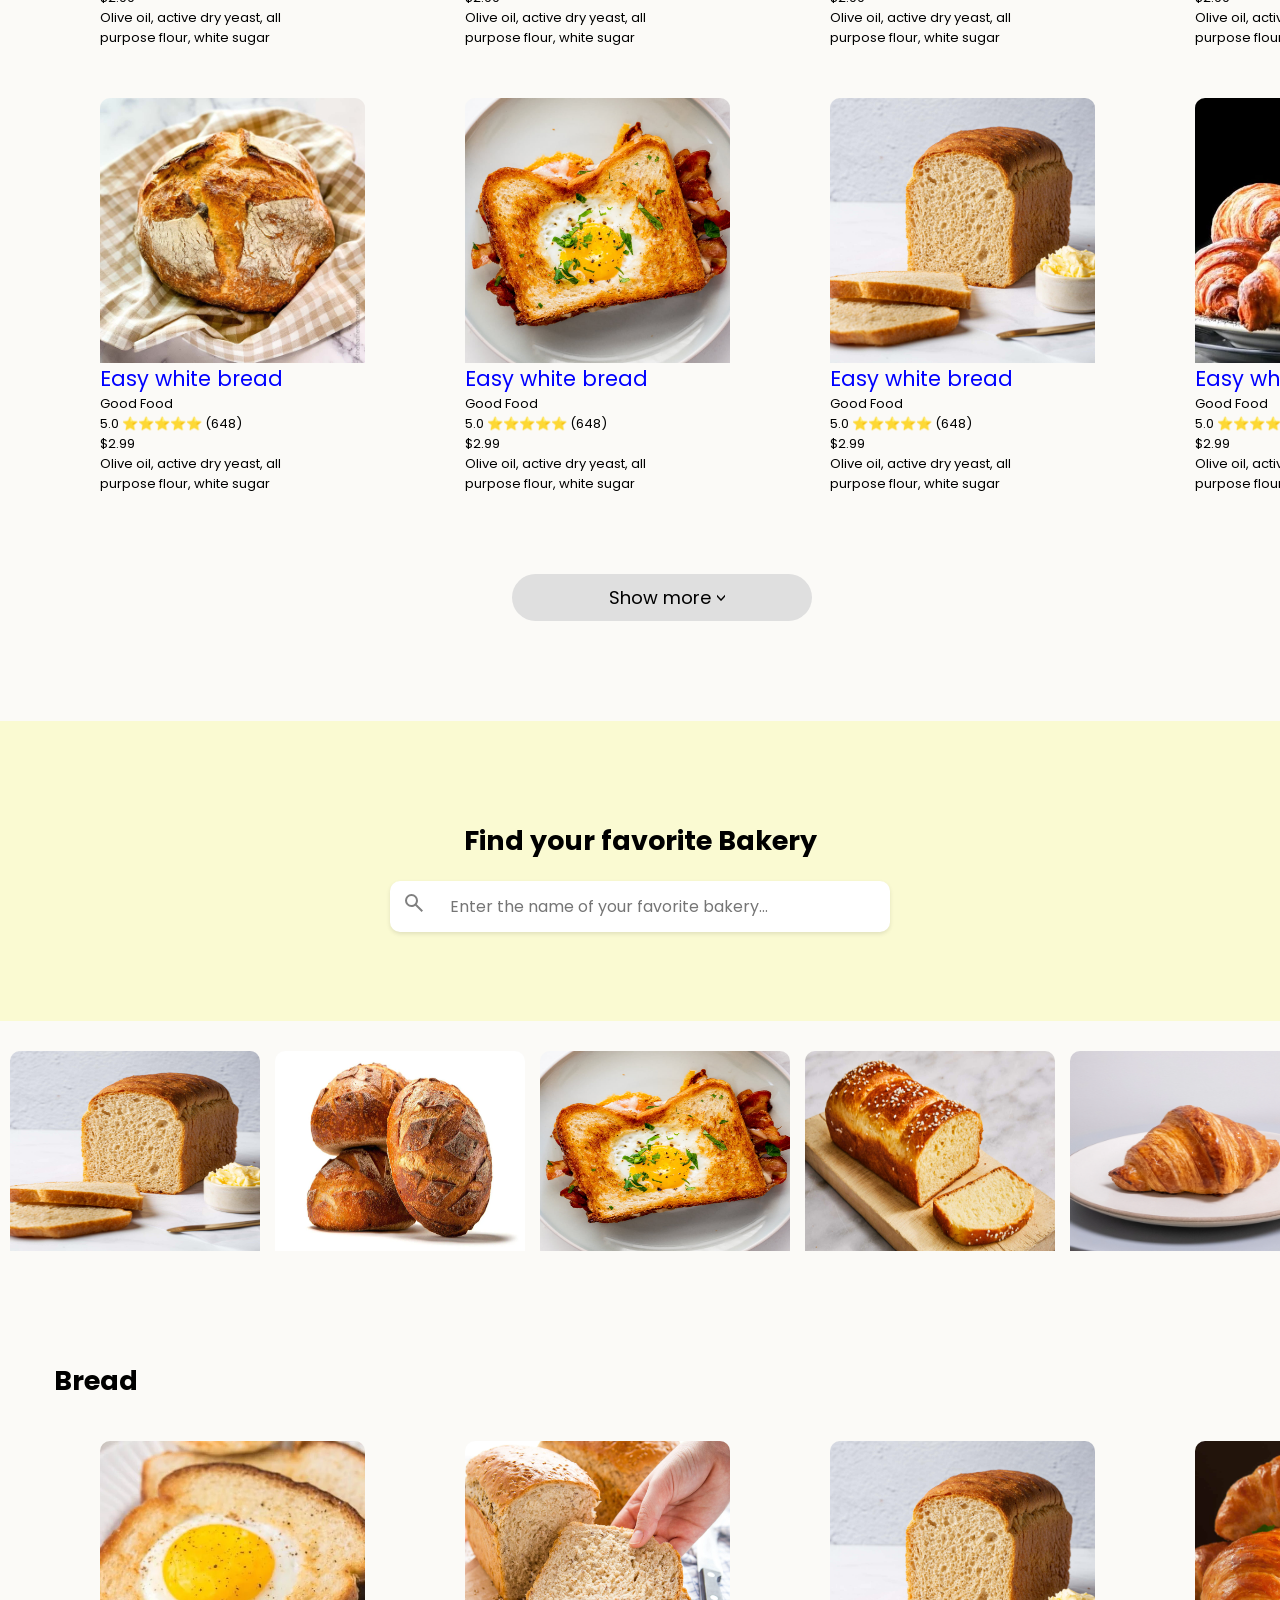
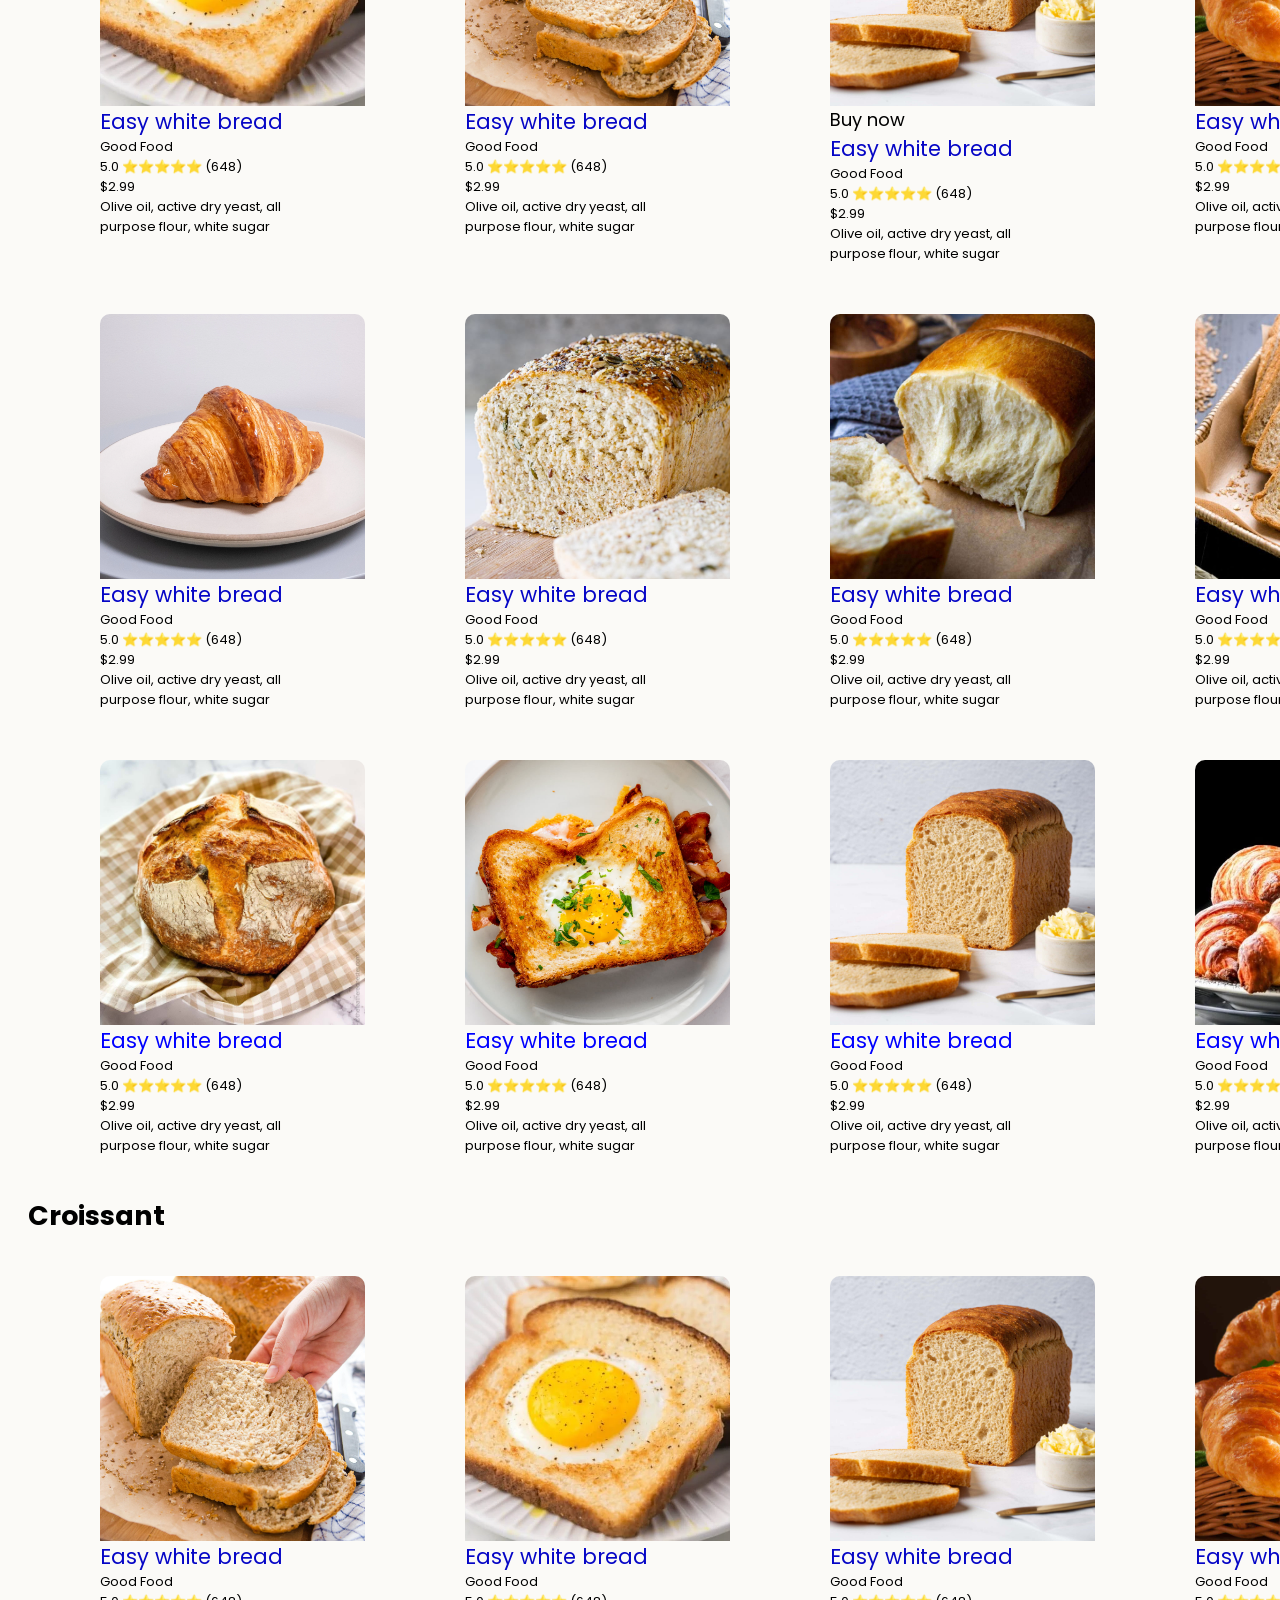
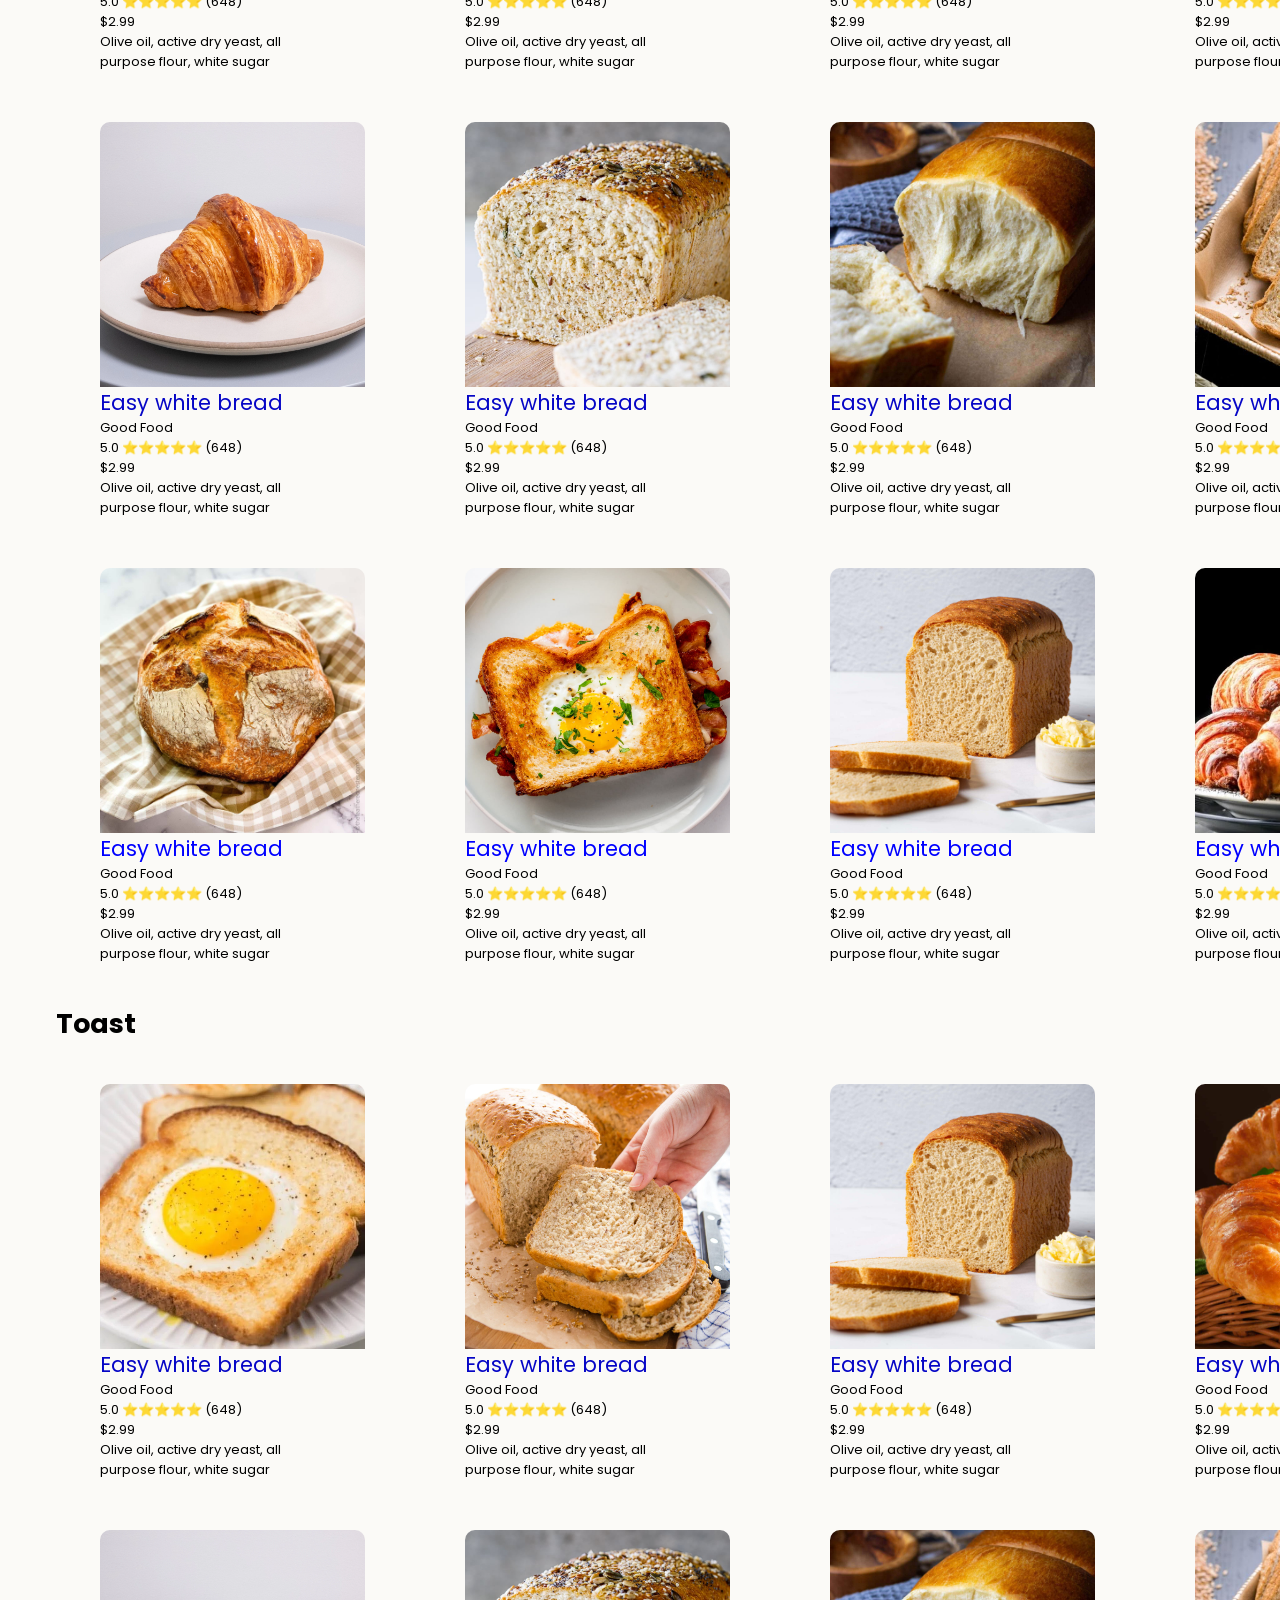
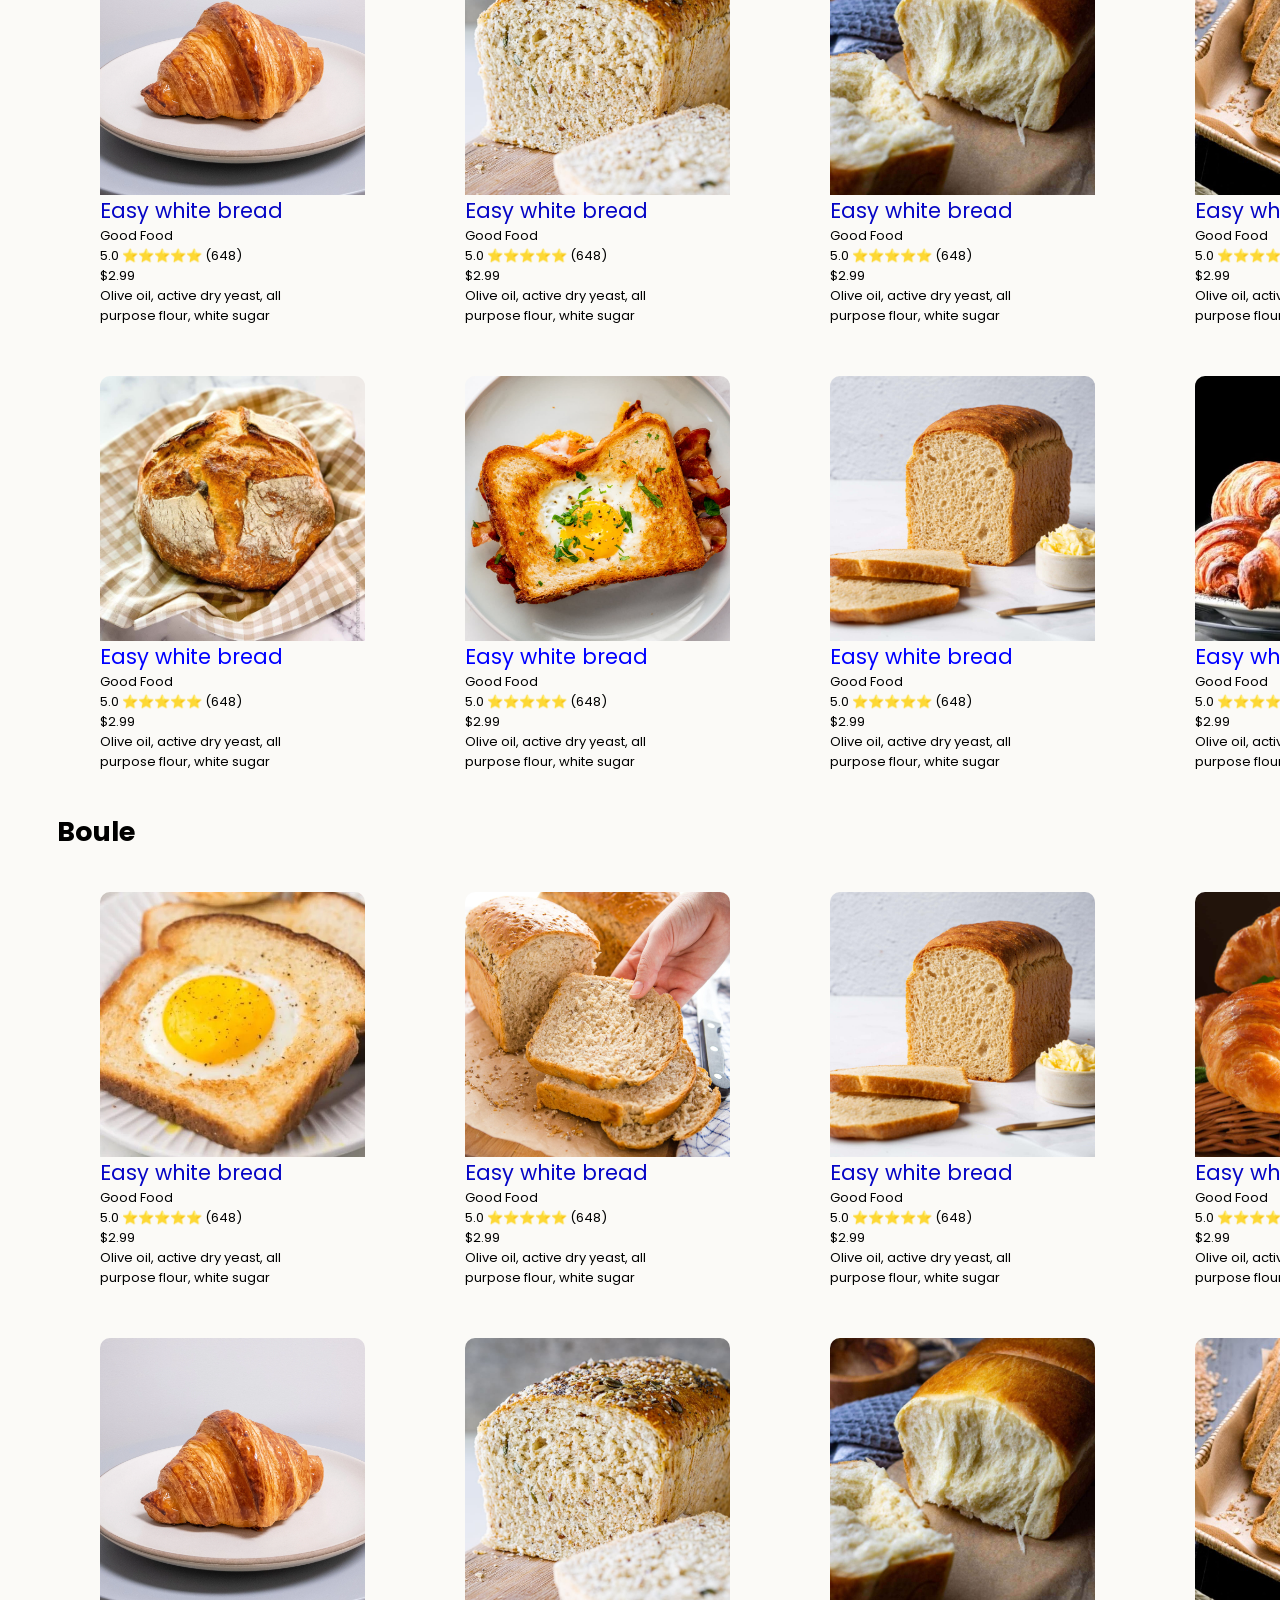
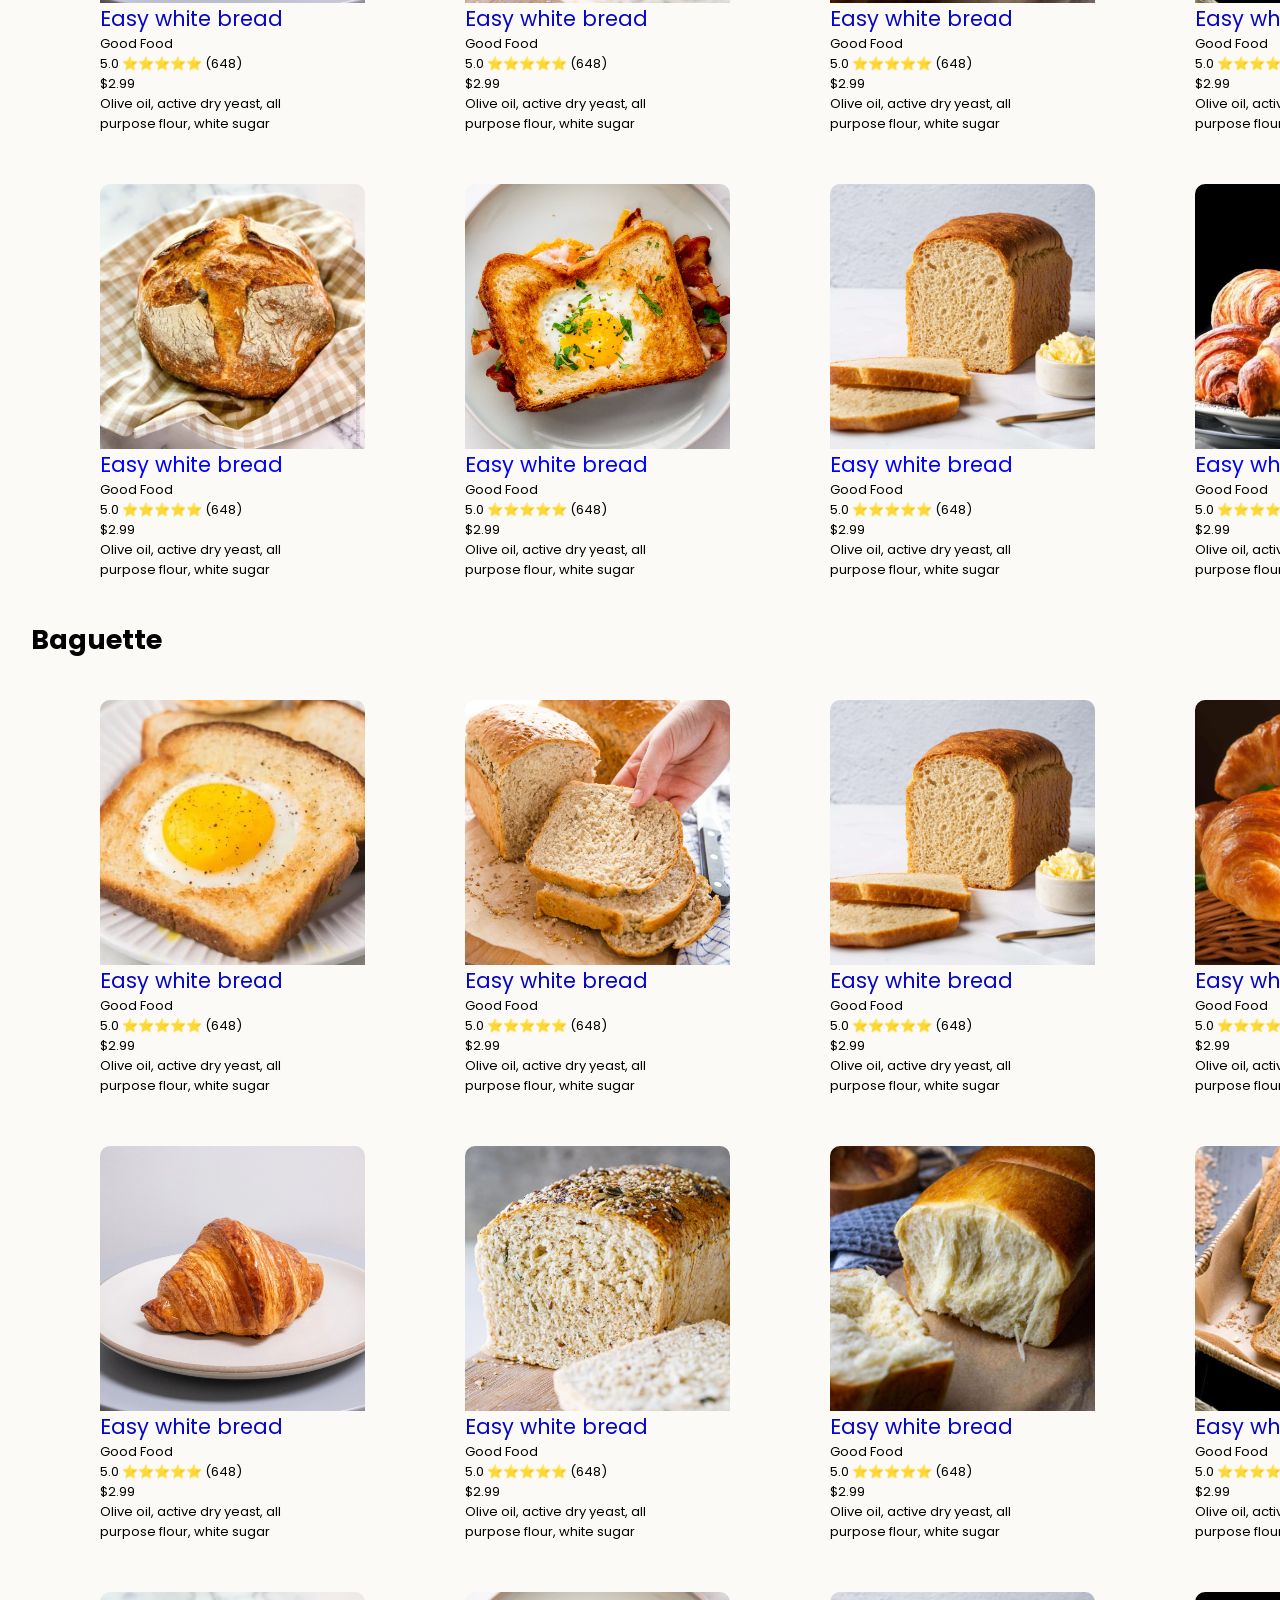
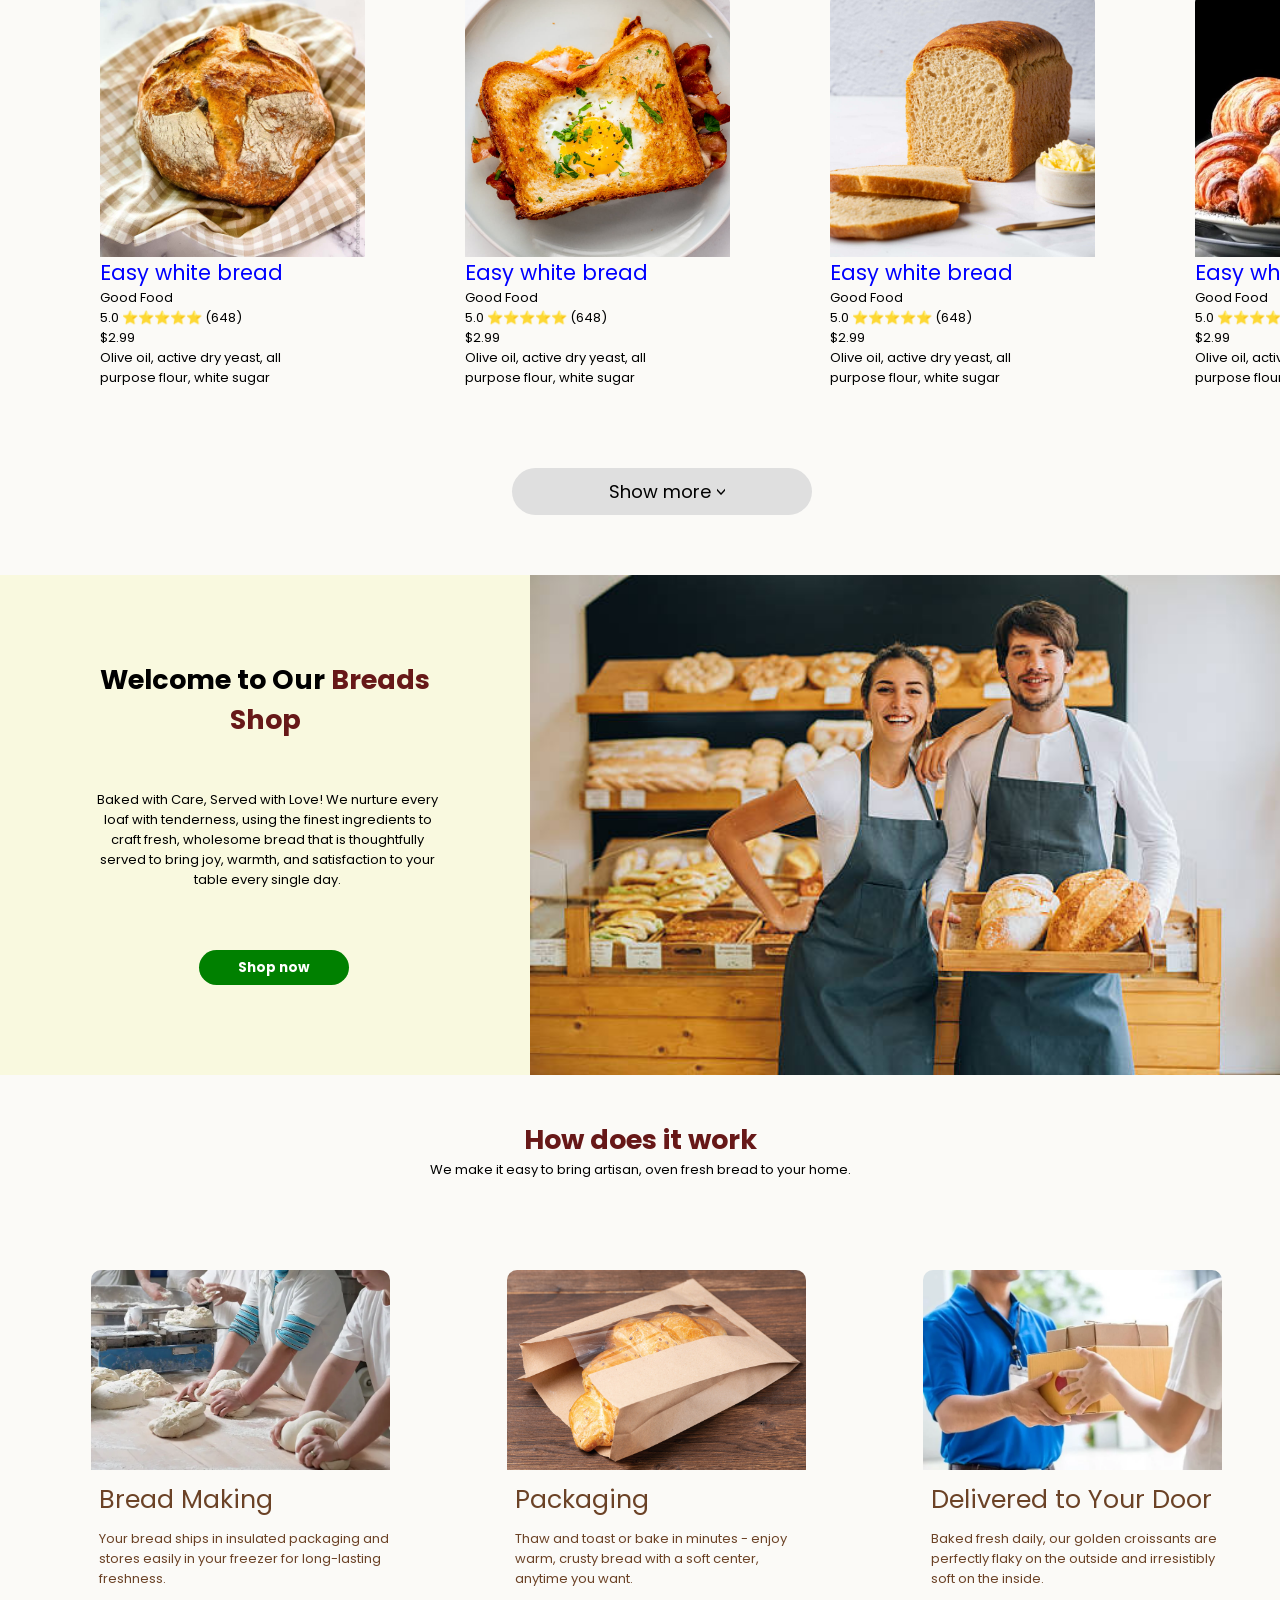
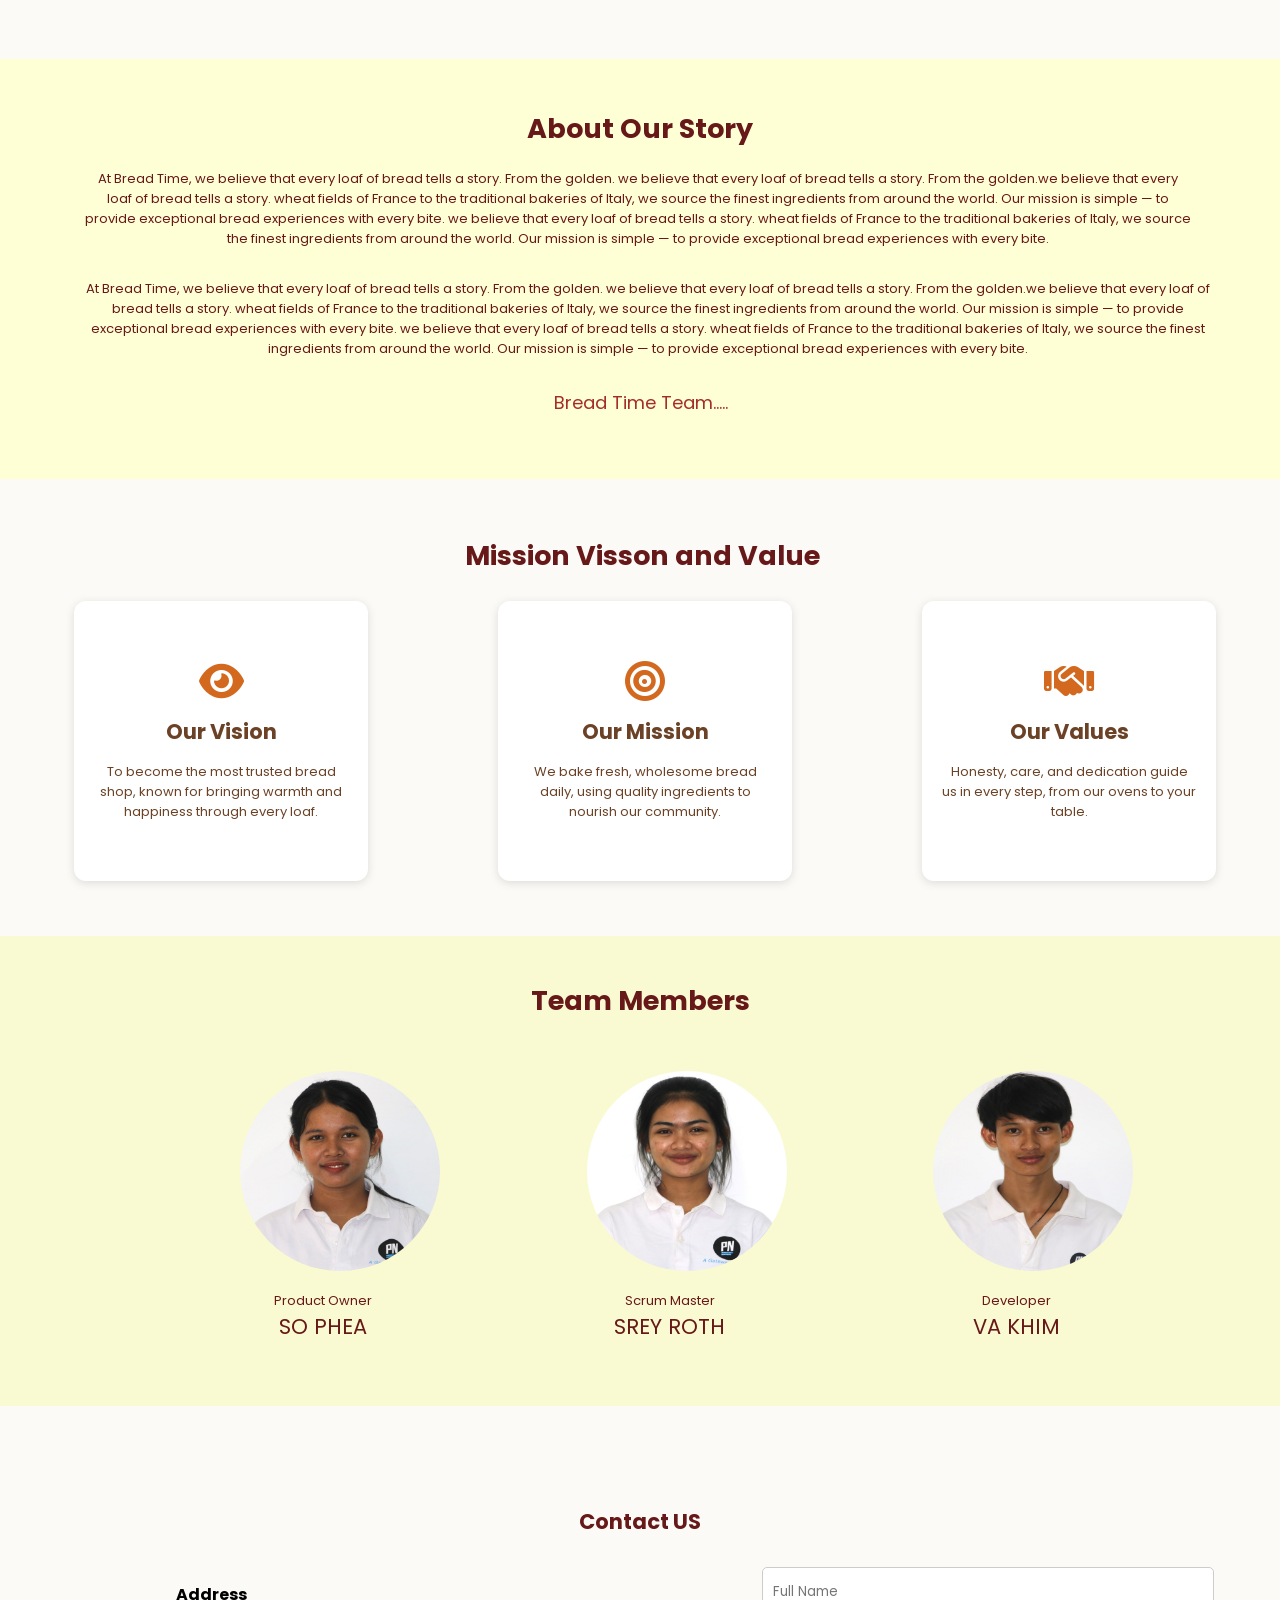
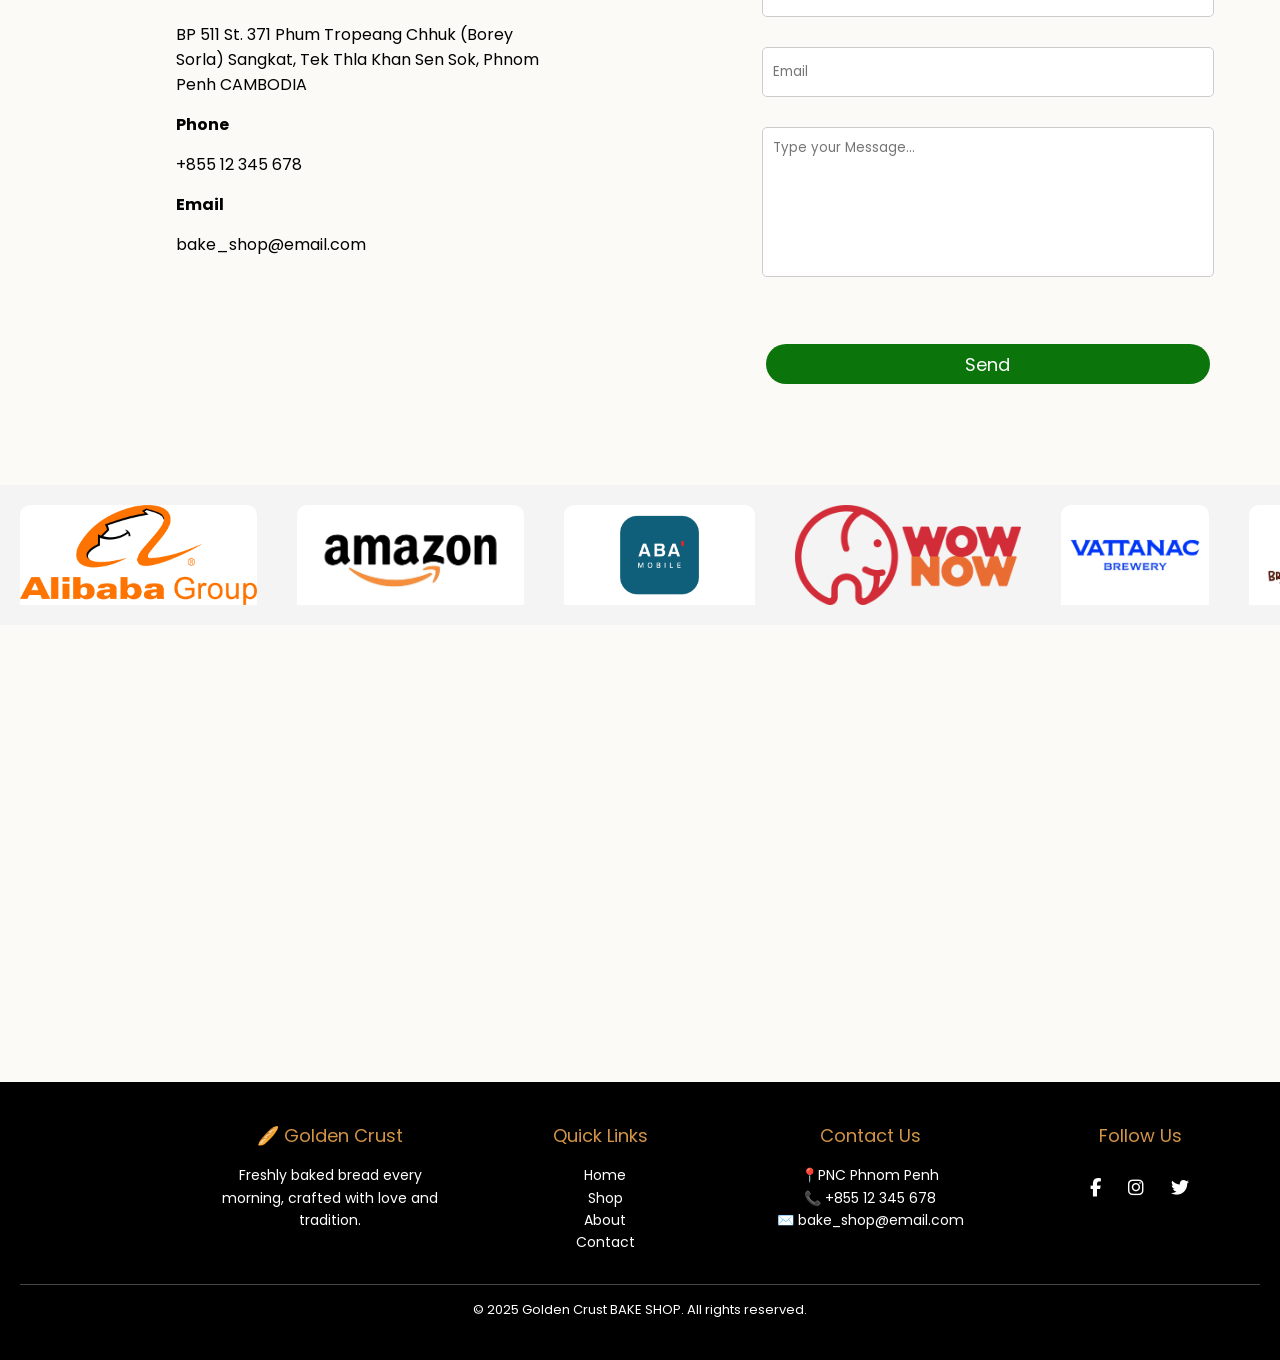
==== commit 3f3a40e3: "fix: on aboutPage" ====
--- a/index.html
+++ b/index.html
@@ -1460,11 +1460,10 @@
                         <img src="./images/photo_2025-07-03_15-36-37 (2).jpg" alt="">
                         <div class="member01-text">
                             <p>Product Owner</p>
-                            <h3>SREY ROTH</h3>
+                            <h3>SO PHEA</h3>
                         </div>
                     </div>
                     <div class="member02">
-                        <!-- <img src="./images/photo_2025-07-03_15-36-37 (2).jpg" alt=""> -->
                         <img src="../images/photo_2025-06-29_11-21-09.jpg" alt="">
                         <div class="member01-text">
                             <p>Scrum Master</p>
@@ -1475,7 +1474,7 @@
                         <img src="./images/photo_2025-07-03_15-36-42.jpg" alt="">
                         <div class="member01-text">
                             <p>Developer</p>
-                            <h3>SREY ROTH</h3>
+                            <h3>VA KHIM</h3>
                         </div>
                     </div>
                 </div>
--- a/style/index.css
+++ b/style/index.css
@@ -22,8 +22,6 @@
 
 .navbar {
     display: block;
-    /* height: 200px; */
-
 }
 
 .marquee-container {
@@ -234,7 +232,7 @@
     border: 0;
     font-weight: bold;
     background: rgb(11, 175, 11);
-    /* background: rgba(255, 221, 0, 0.793); */
+
 }
 
 .main-content .content-hover {
@@ -336,15 +334,7 @@
     width: 100%;
     height: 200px;
     border-radius: 10px 10px 0px 0px;
-    /* transition: transform 0.3s ease, box-shadow 0.3s ease; */
-
-}
-
-/* img:hover {
-    transform: scale(1.05);
-    box-shadow: 0 8px 20px rgba(0, 0, 0, 0.2);
-} */
-
+}
 p {
     font-size: small;
 }
@@ -395,14 +385,12 @@
 }
 
 .best-seller-detail01 p {
-    /* margin-left: 60px; */
     padding-left: 15px;
     padding-right: 11px;
     padding-top: 28px;
     margin-left: 100px;
     border-radius: 5px;
     box-shadow: rgba(50, 50, 93, 0.25) 0px 6px 12px -2px, rgba(0, 0, 0, 0.3) 0px 3px 7px -3px;
-    /* background: rgb(156, 200, 156); */
 
 }
 
@@ -421,7 +409,6 @@
     margin-left: 100px;
     border-radius: 5px;
     box-shadow: rgba(50, 50, 93, 0.25) 0px 6px 12px -2px, rgba(0, 0, 0, 0.3) 0px 3px 7px -3px;
-    /* background: rgb(156, 200, 156); */
 
 }
 
@@ -439,14 +426,12 @@
 }
 
 .best-seller-detail03 p {
-    /* margin-left: 60px; */
     padding-left: 15px;
     padding-right: 11px;
     padding-top: 28px;
     margin-left: 100px;
     border-radius: 5px;
     box-shadow: rgba(50, 50, 93, 0.25) 0px 6px 12px -2px, rgba(0, 0, 0, 0.3) 0px 3px 7px -3px;
-    /* background: rgb(156, 200, 156); */
 
 }
 
@@ -458,7 +443,6 @@
 
 .recipes h1 {
     padding-top: 40px;
-    /* padding-left: 40px; */
     padding-bottom: 40px;
     padding-right: 85%;
 }
@@ -569,7 +553,6 @@
     align-items: center;
     background-color: #fff;
     border-radius: 10px;
-    /* width: 100%; */
     max-width: 500px;
     margin: 0 auto;
     box-shadow: 0 2px 4px rgba(0, 0, 0, 0.1);
@@ -614,7 +597,6 @@
 
 .wrapper {
     position: relative;
-    /* box-shadow: 0px 7px 10px rgb(0,0,0,0.5); */
     transition: 0.5s ease-in-out;
 
 }
@@ -669,7 +651,6 @@
 }
 
 .definition img {
-    /* border-radius: 10px; */
     height: 200px;
 }
 
@@ -681,10 +662,8 @@
     display: flex;
     margin-top: 60px;
     height: 500px;
-    /* height: auto; */
     width: 100%;
     justify-content: flex-end;
-    /* margin-top: 0px; */
     background-color: rgb(249, 249, 223);
 }
 
@@ -695,16 +674,10 @@
 
 
 }
-
-.aboutPage-img {
-    width: 500PX;
-}
-
 .aboutPage-p {
     padding-top: 40px;
-    padding-left: 70px;
+    padding-left: 70px;  
     padding-right: 70px;
-    /* text-align: center; */
 
 }
 
@@ -713,7 +686,6 @@
     width: 90%;
     padding-left: 22px;
     text-align: center;
-    /* margin-left: 80px; */
 }
 
 .aboutPage button {
@@ -785,11 +757,6 @@
     width: 24%;
     border-radius: 10px;
 }
-
-.delivery-card img {
-    /* height: fit-content; */
-}
-
 .delivery-card-text {
     padding-left: 8px;
     font-size: 1.2em;
@@ -805,7 +772,6 @@
     height: 370px;
     background-color: rgb(255, 255, 213);
     padding-top: 50px;
-    /* margin-top: 20px; */
     margin-bottom: 20px;
     color: rgb(103, 24, 24)
 }
@@ -829,7 +795,6 @@
 }
 
 .our-story our-story-p {
-    /* text-align: center; */
     font-size: 24px;
 
 }
@@ -858,7 +823,6 @@
 .why-choose-us {
     height: 400px;
     padding-top: 50px;
-    /* background:lightblue; */
 }
 
 .why-choose-us-h2 {
@@ -873,7 +837,6 @@
     align-items: center;
     justify-content: space-around;
     margin-top: 25px;
-
 
 }
 
@@ -882,13 +845,9 @@
     grid-template-columns: repeat(auto-fit, minmax(250px, 1fr));
     gap: 120px;
     max-width: 90%;
-    /* margin: auto; */
-
-
 }
 
 .reason {
-    /* padding-top: 90px; */
     align-items: center;
     height: 240px;
     background: #fff;
@@ -900,7 +859,6 @@
 }
 
 .reason:hover {
-    /* background: rgb(255, 255, 213); */
     transform: translateY(-8px);
 }
 
@@ -927,7 +885,6 @@
 .team-members {
     height: 470px;
     background: lightgoldenrodyellow;
-    /* background: rgb(255, 255, 213); */
 }
 
 .members {
@@ -976,7 +933,7 @@
 }
 
 .member01-text {
-    padding-right: 55%;
+    padding-right: 55%;  
 }
 
 
@@ -1268,19 +1225,16 @@
     .container {
         display: grid;
         grid-template-columns: 1fr 1fr;
-        /* padding: 70px; */
     }
 
     .container01 {
         display: grid;
         grid-template-columns: 1fr 1fr;
-        /* padding: 70px; */
     }
 
     .container02 {
         display: grid;
         grid-template-columns: 1fr 1fr;
-        /* padding: 70px; */
     }
 
     .show-more {
@@ -1295,17 +1249,17 @@
 
     .aboutPage {
         display: block;
-        /* grid-template-columns: 1fr 1fr; */
         justify-content: flex-start;
-        /* background: lightblue; */
         width: 100%;
-        height: 300px;
+        height: 400px;
+        background: none;
+
 
     }
 
     .aboutPage-p {
         width: 100%;
-        height: auto;
+        height: 400px;
         background: lightgreen;
     }
 
@@ -1316,7 +1270,7 @@
 
     .aboutPage-p p {
         padding: 0;
-        padding-left: 20px;
+        padding-left: 50px;
         width: 80%;
     }
 
@@ -1369,6 +1323,10 @@
     .member01{
         margin-left: 30px;
     }
+    .member01-text{
+        width: 50%;
+        padding-left: 30px;
+    }
     .footer-container{
         margin-left: 20px;
     }
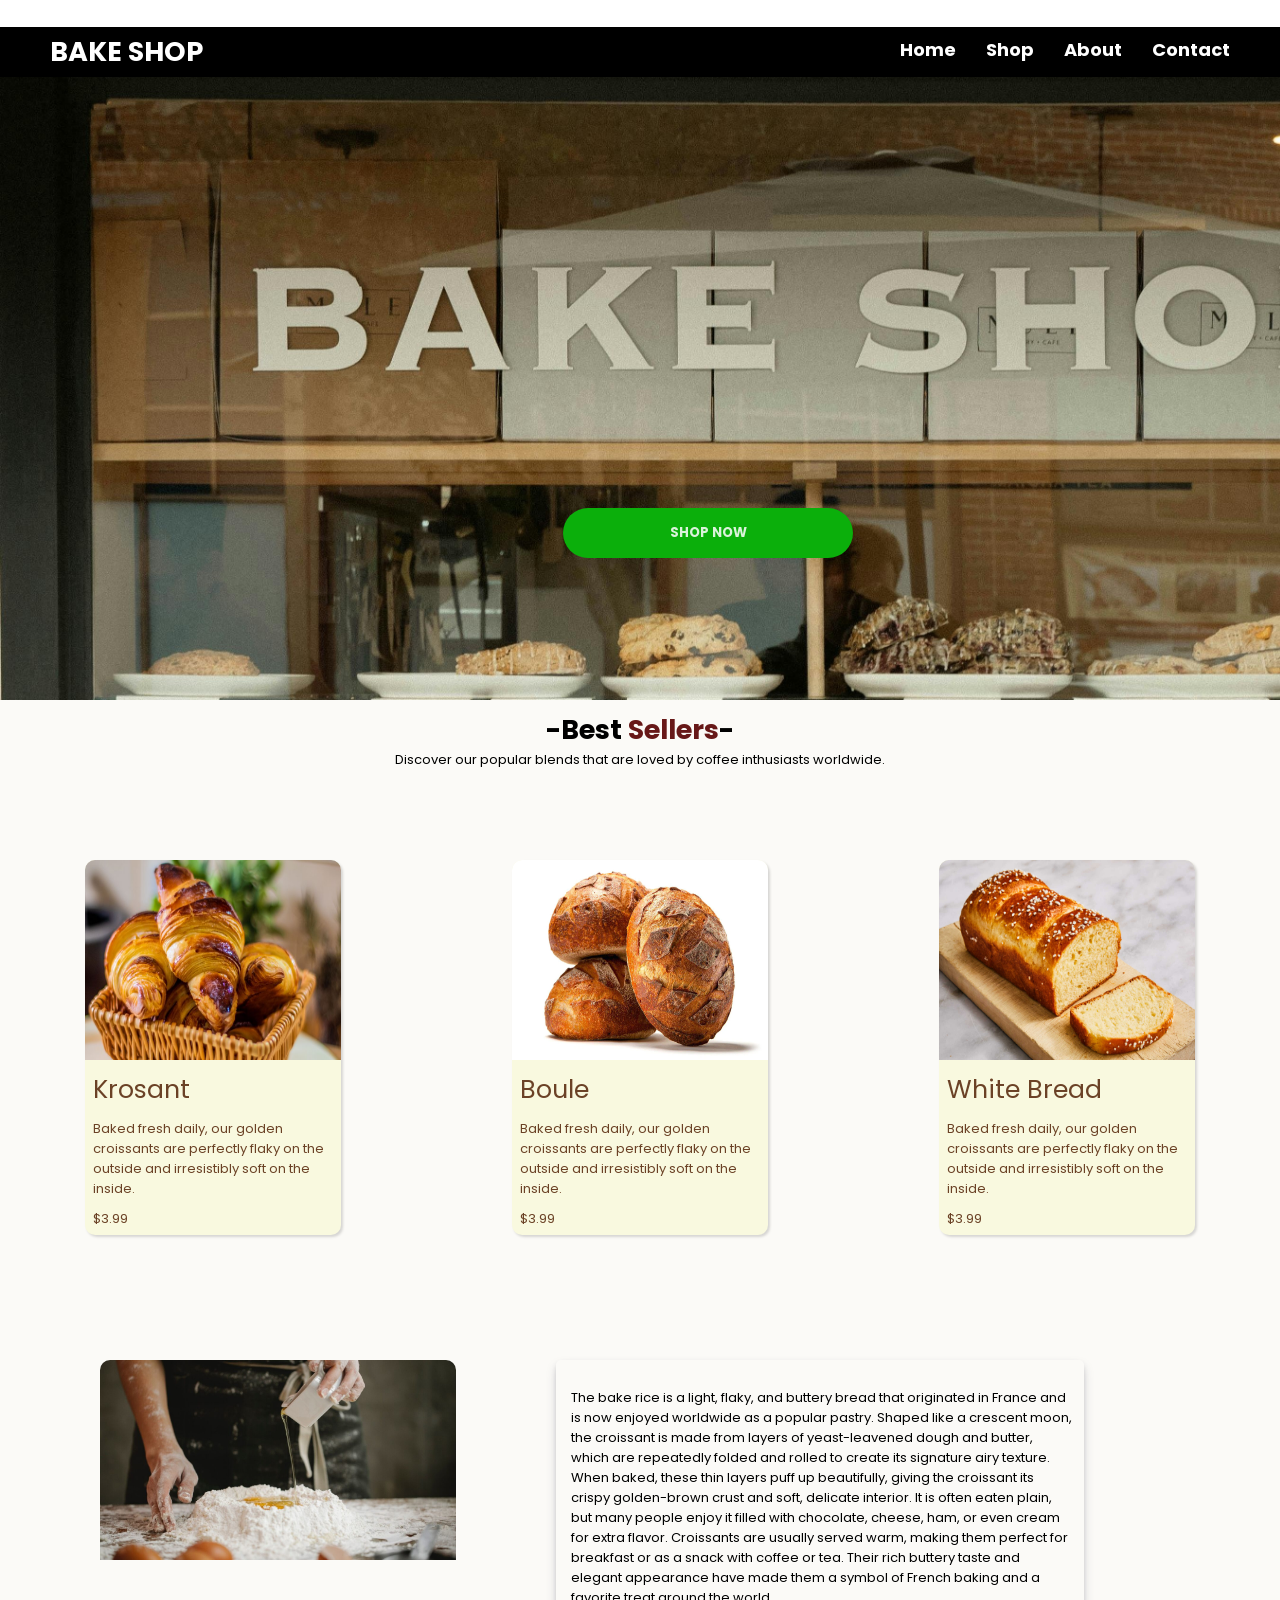
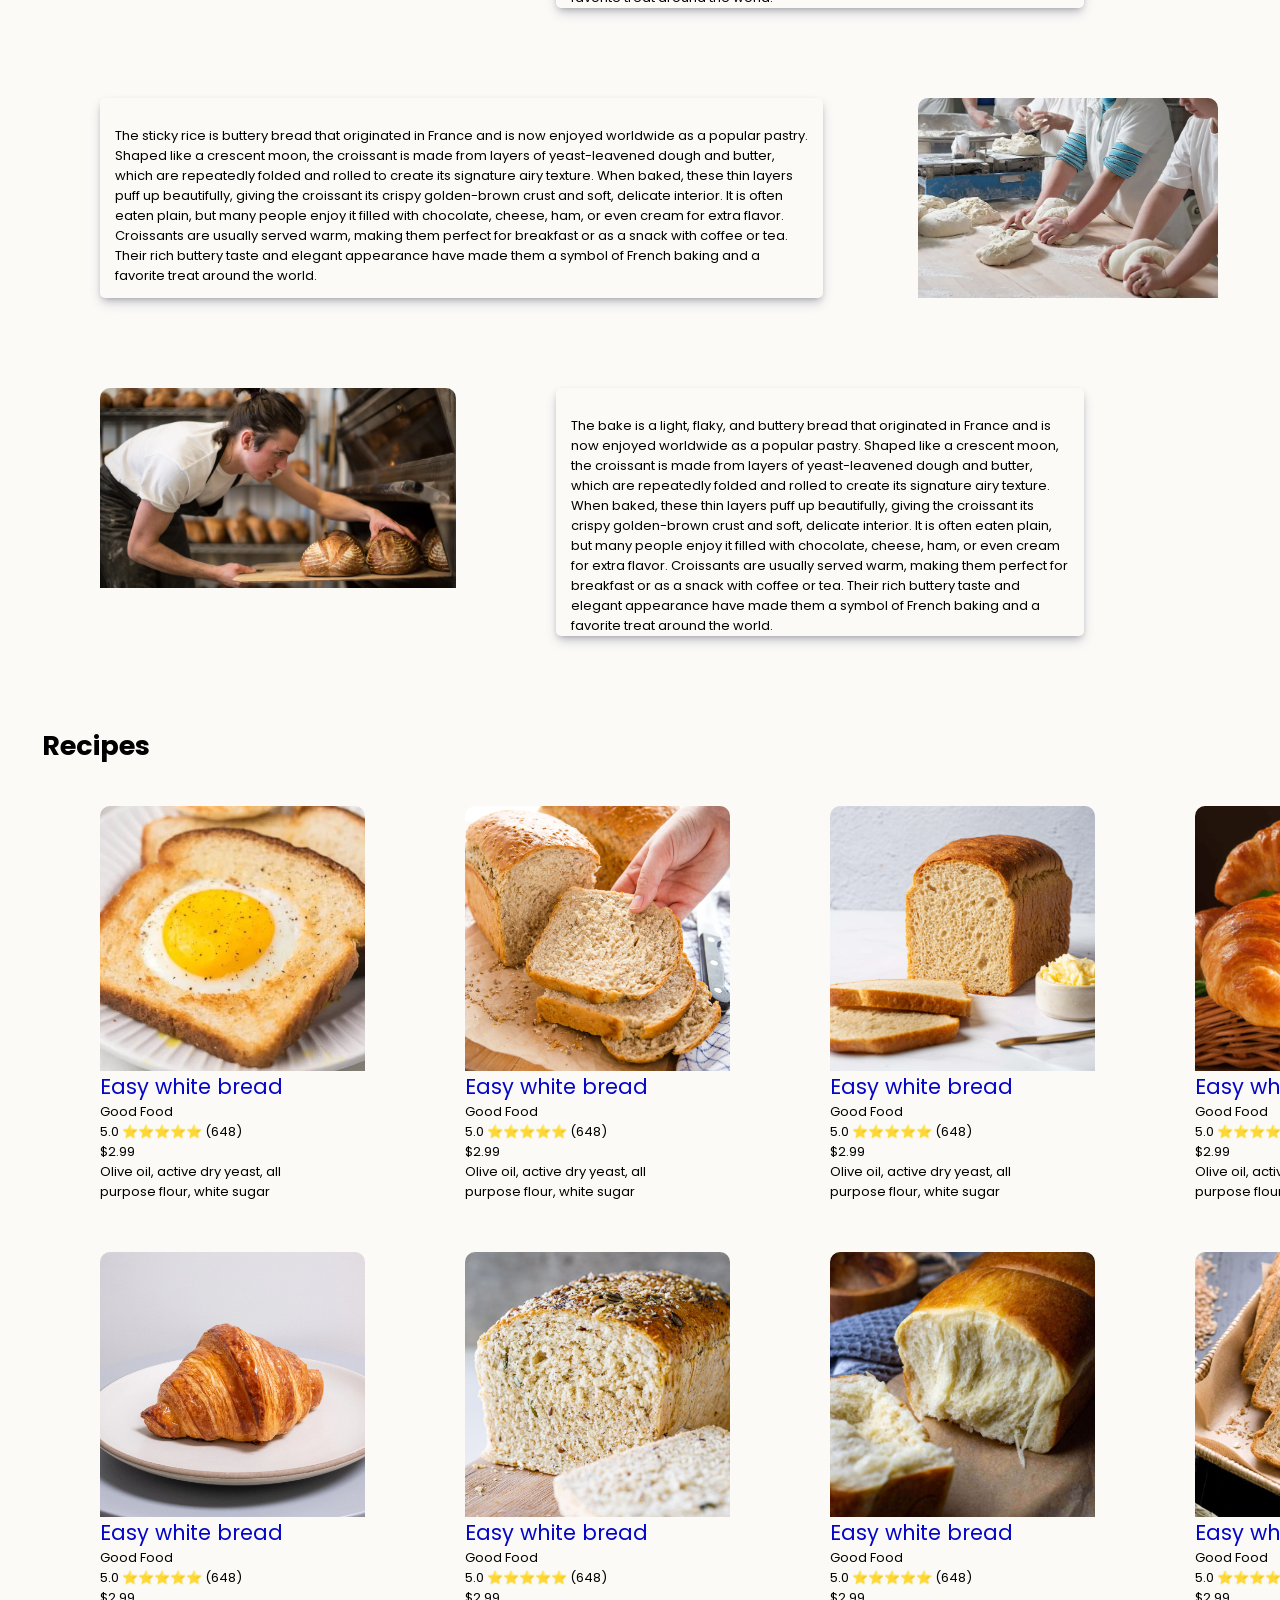
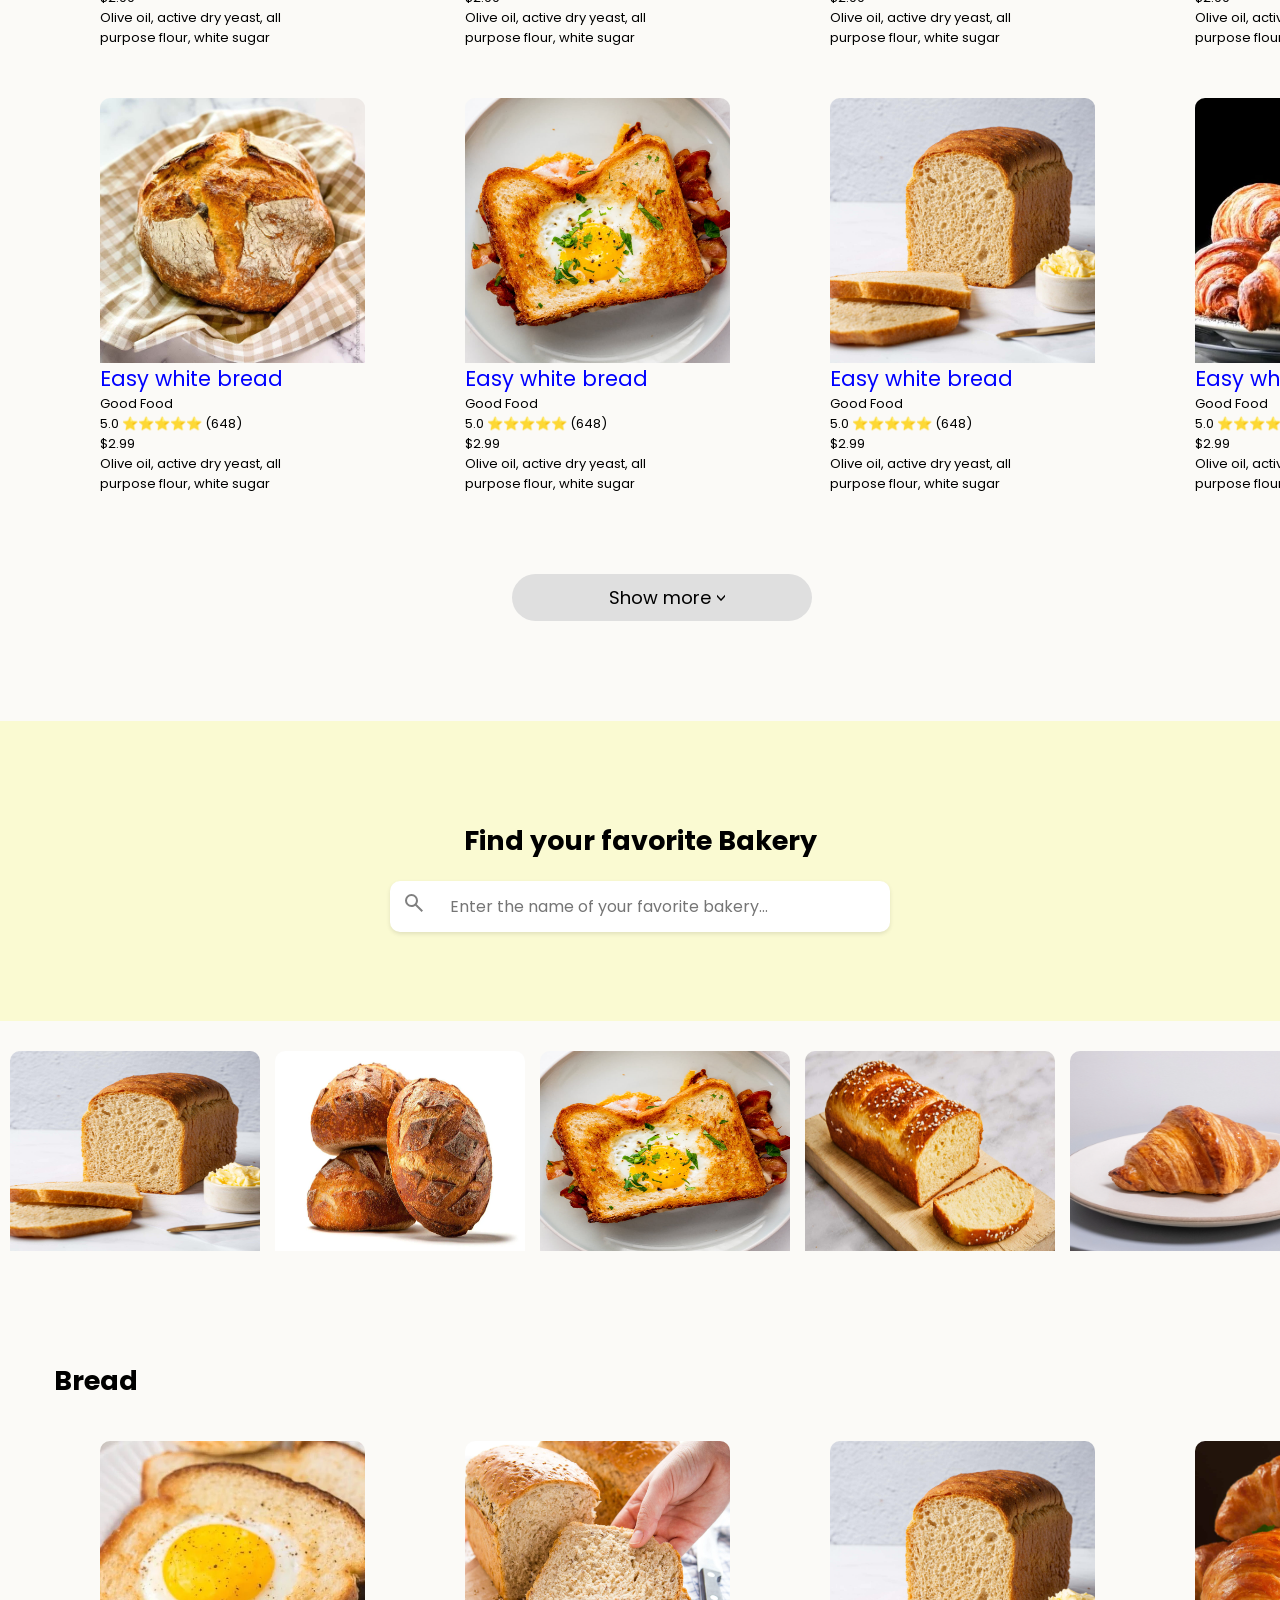
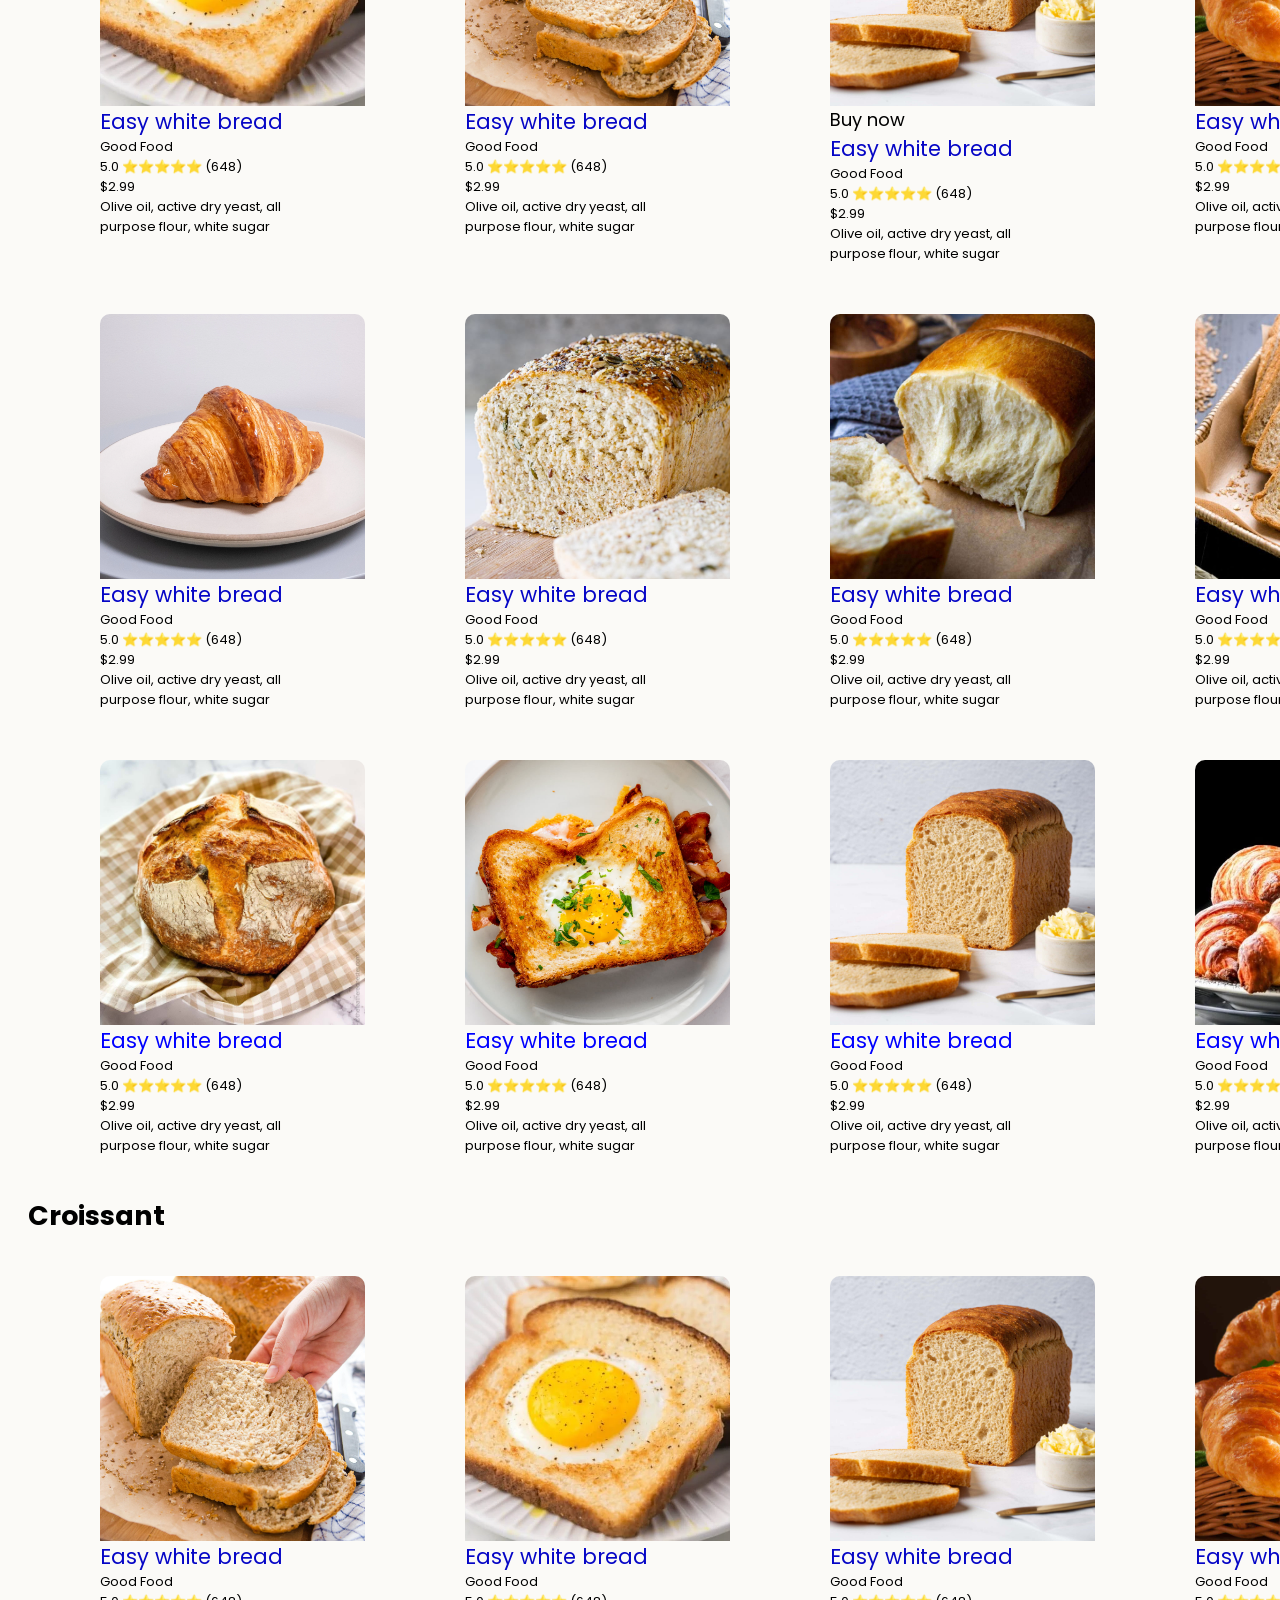
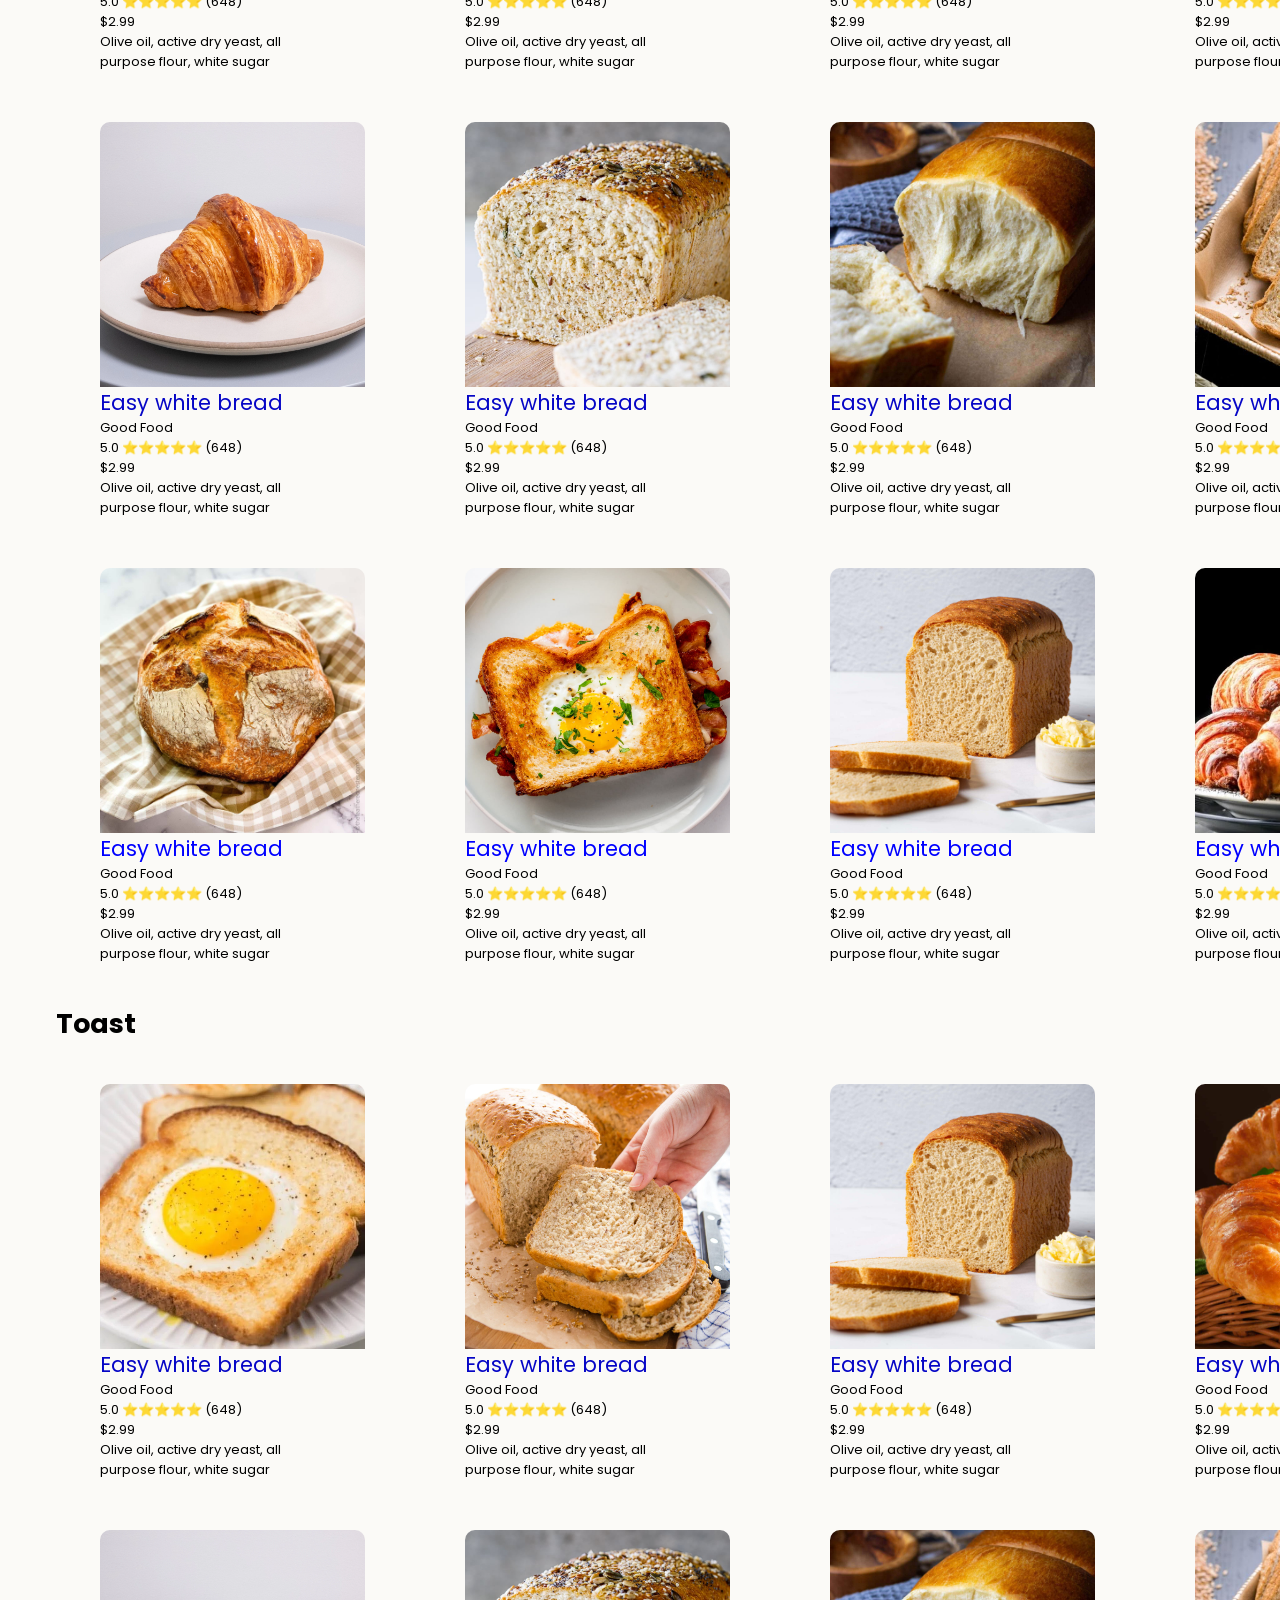
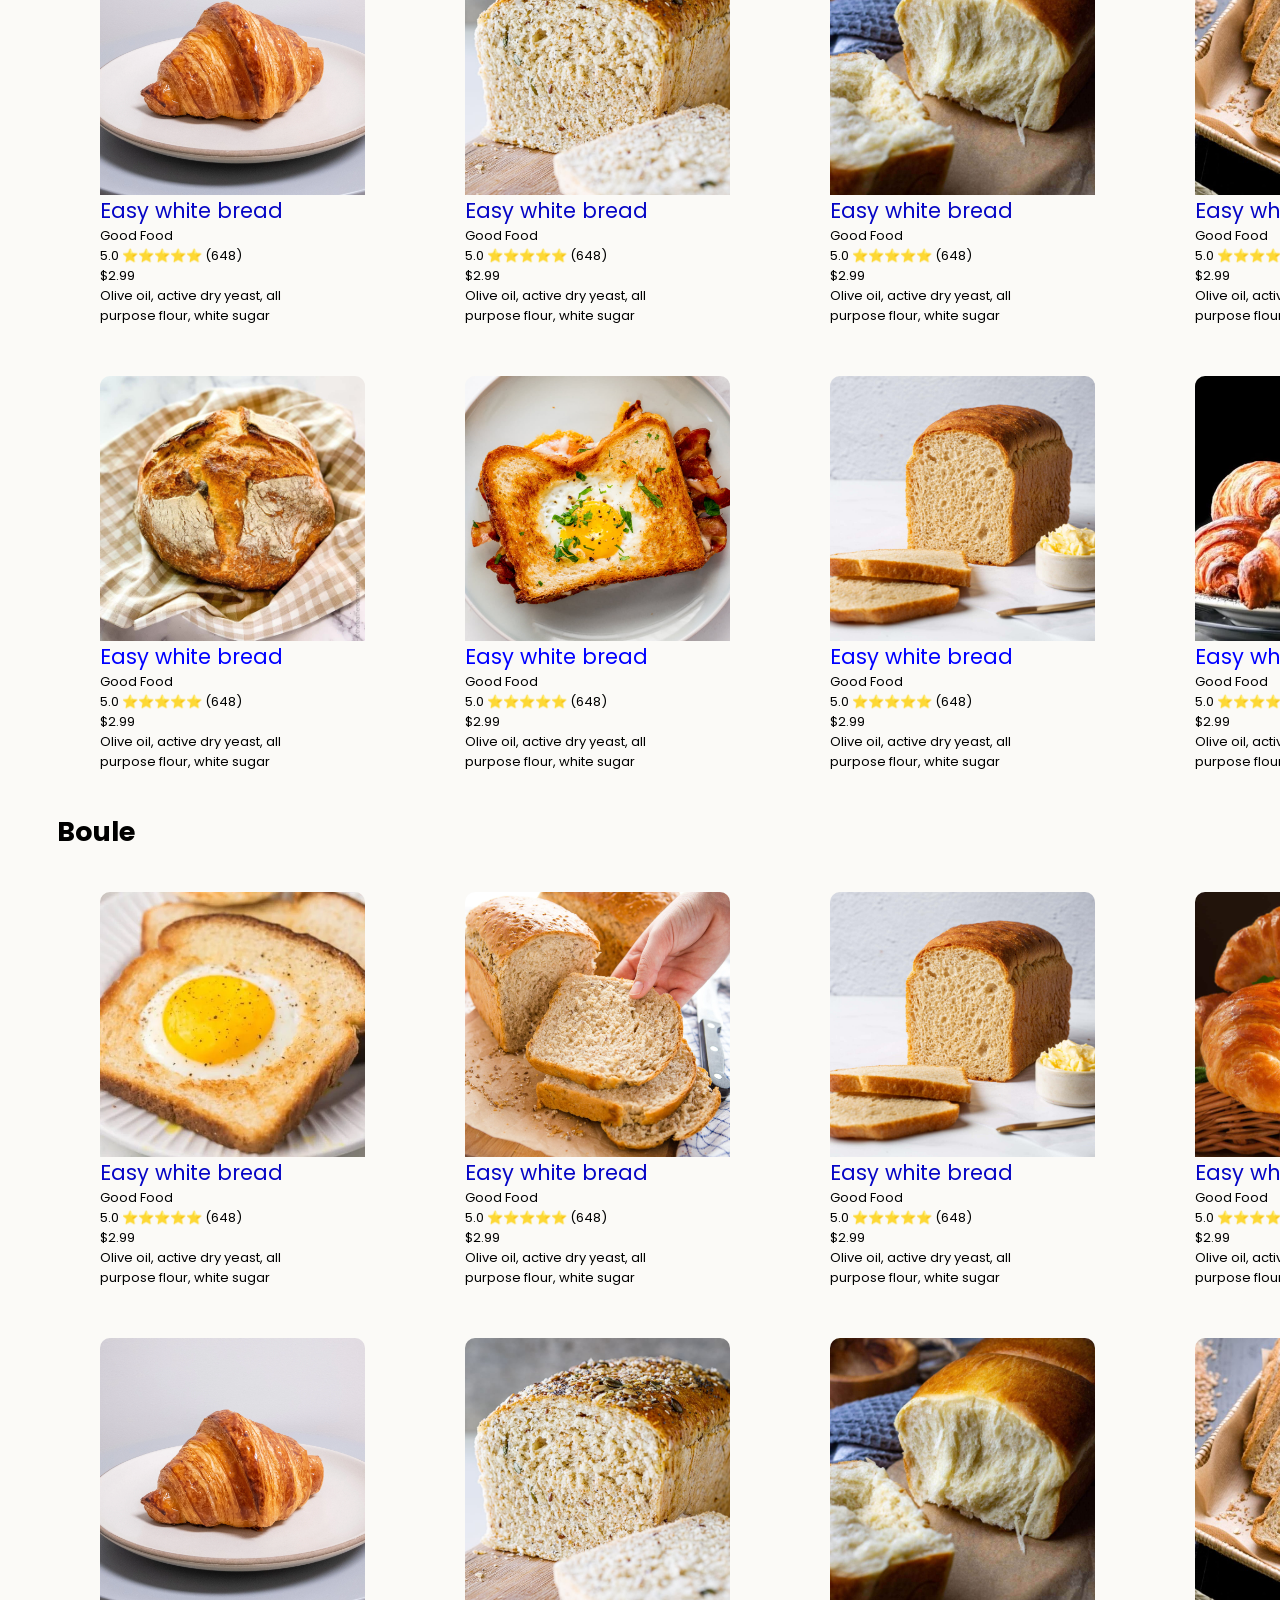
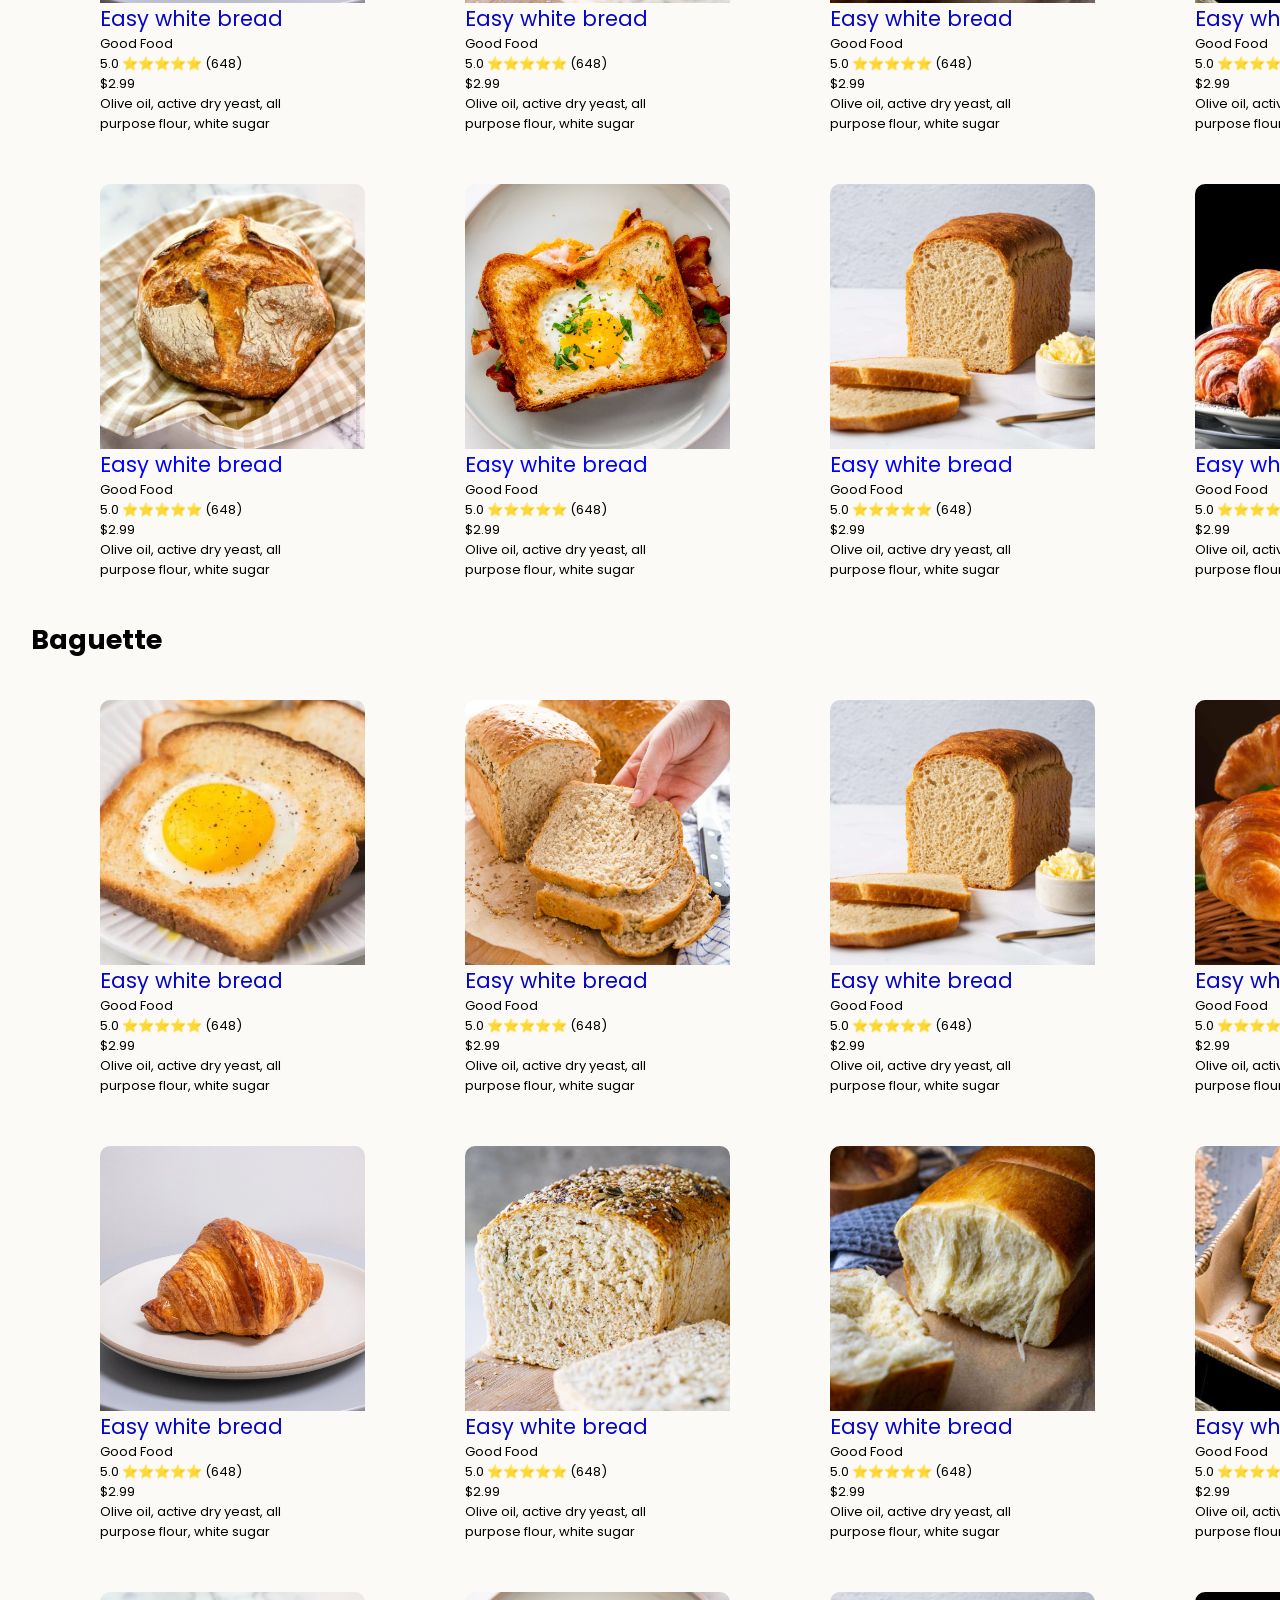
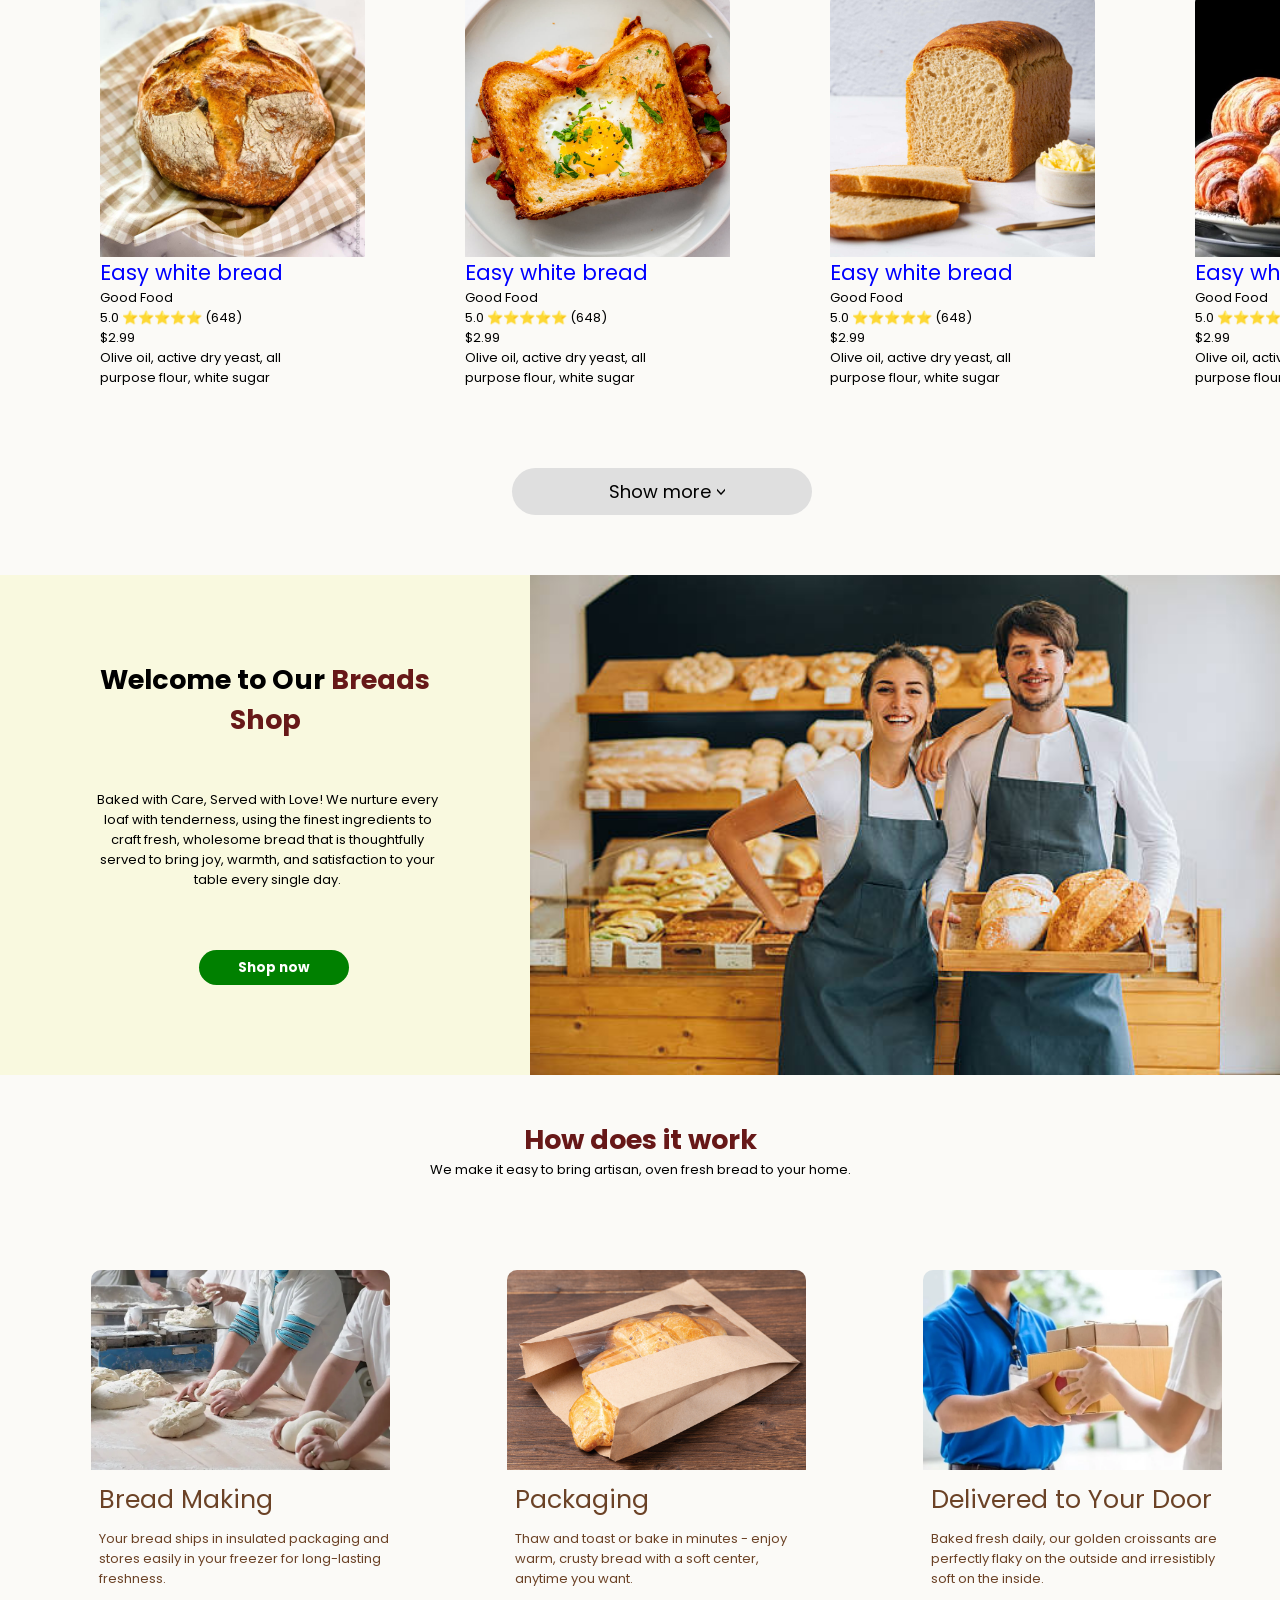
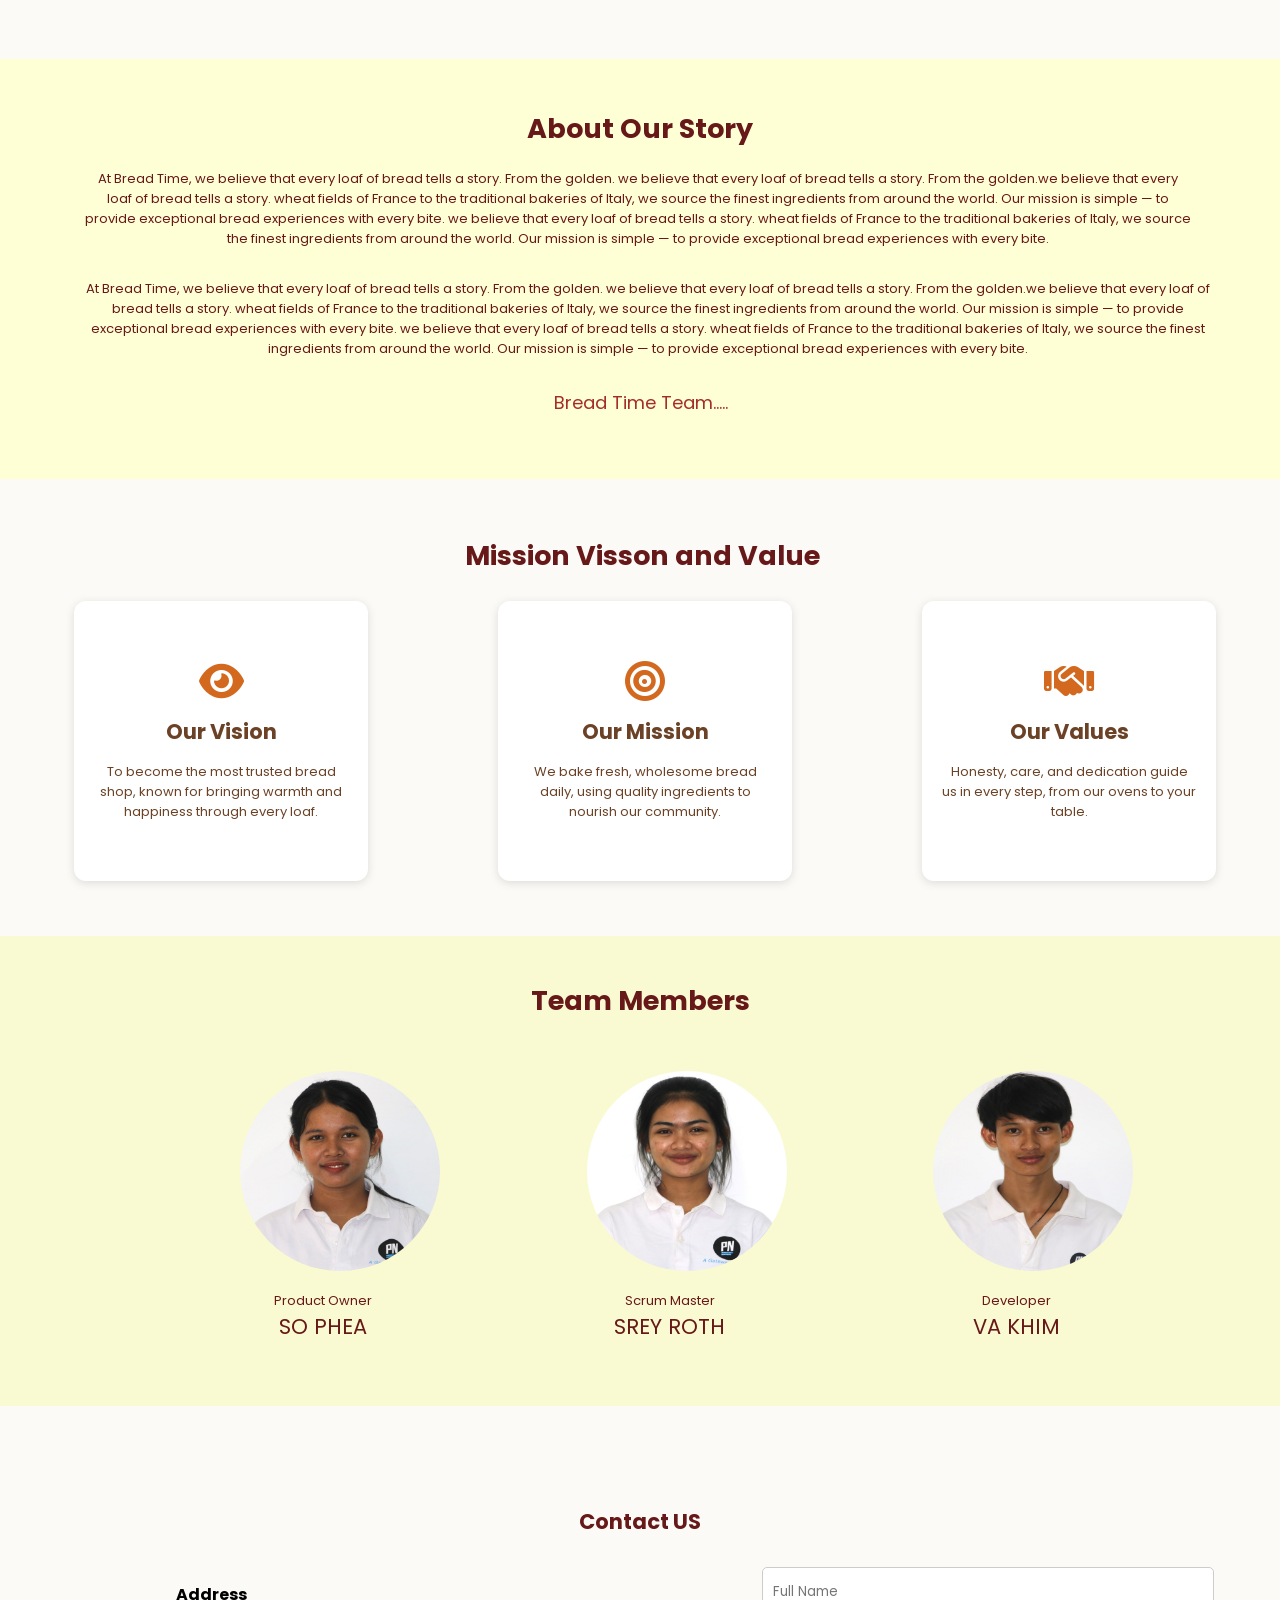
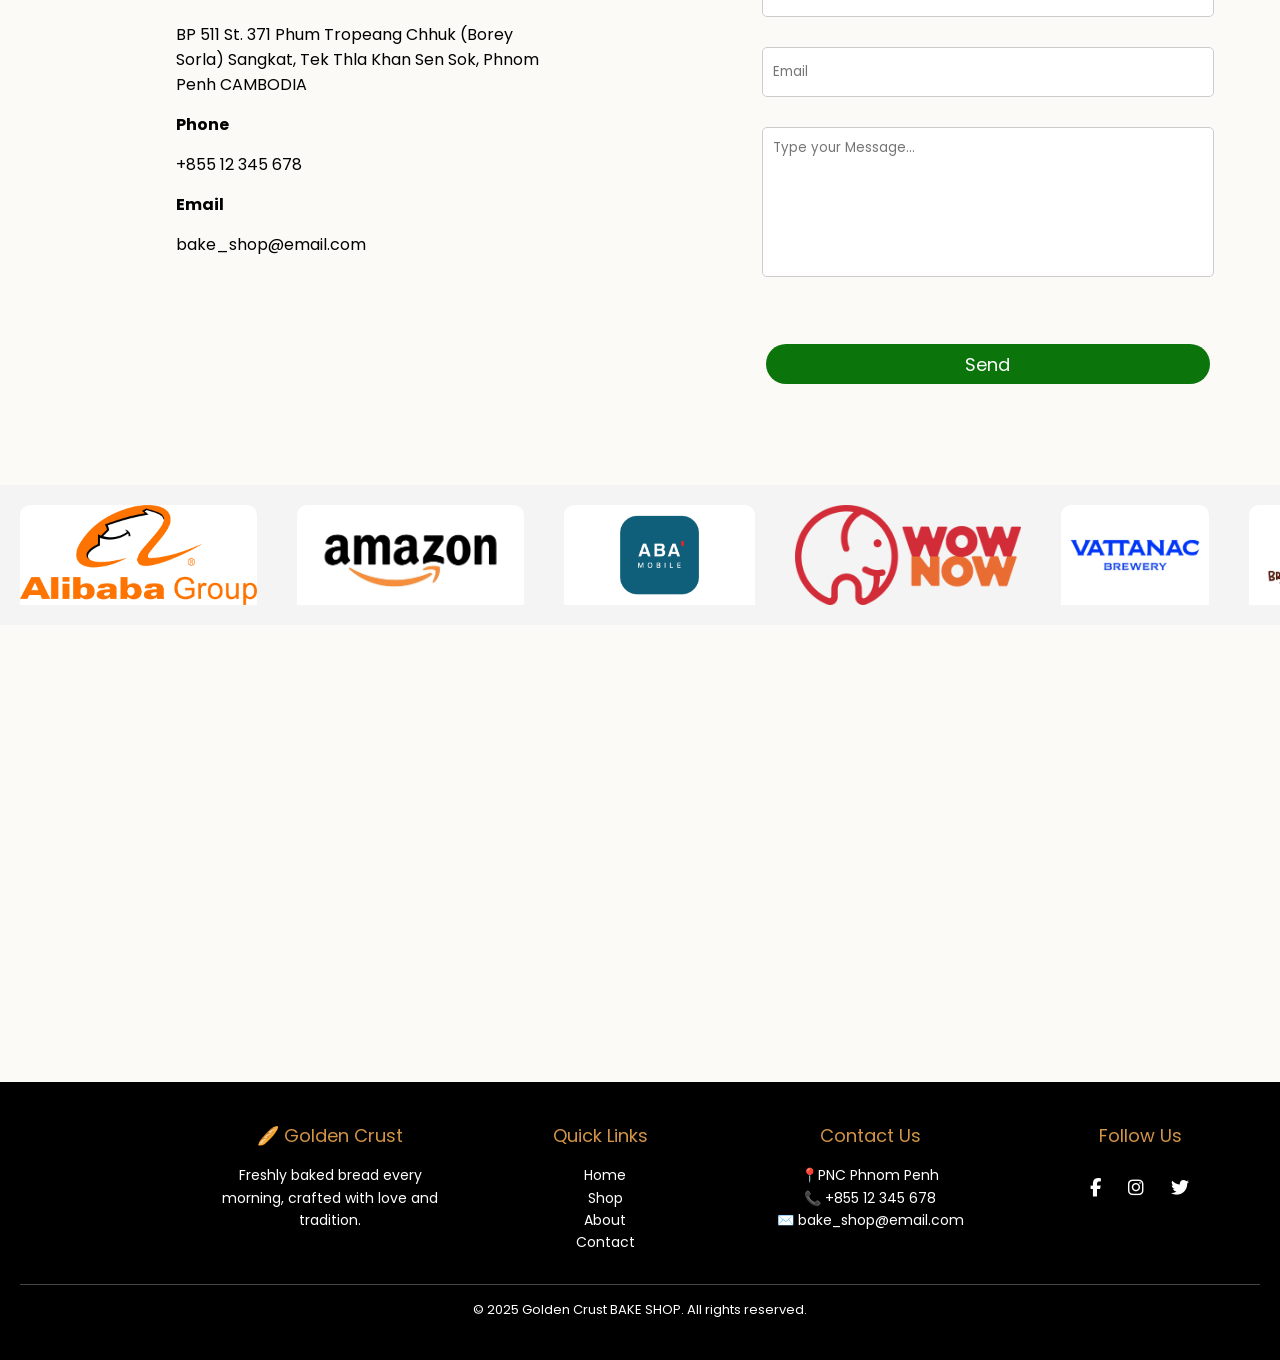
==== commit b3ee5df5: "fix: already" ====
--- a/index.html
+++ b/index.html
@@ -96,7 +96,7 @@
 
                     <img src="./images/dough-production-1200x675.jpg" alt="">
                     <!-- <div class="detail01-text"> -->
-                    <p>The croissant is a light, flaky, and buttery bread that originated in France and is now enjoyed
+                    <p>The bake rice is a light, flaky, and buttery bread that originated in France and is now enjoyed
                         worldwide as a popular pastry. Shaped like a crescent moon, the croissant is made from layers of
                         yeast-leavened dough and butter, which are repeatedly folded and rolled to create its signature
                         airy
@@ -113,7 +113,7 @@
                 </div>
                 <div class="best-seller-detail02">
                     <!-- <div class="detail01-text"> -->
-                    <p>The croissant is a light, flaky, and buttery bread that originated in France and is now enjoyed
+                    <p>The sticky rice is buttery bread that originated in France and is now enjoyed
                         worldwide as a popular pastry. Shaped like a crescent moon, the croissant is made from layers of
                         yeast-leavened dough and butter, which are repeatedly folded and rolled to create its signature
                         airy
@@ -132,7 +132,7 @@
                 <div class="best-seller-detail03">
                     <img src="./images/20200330-Bread-02.webp" alt="">
                     <!-- <div class="detail01-text"> -->
-                    <p>The croissant is a light, flaky, and buttery bread that originated in France and is now enjoyed
+                    <p>The bake is a light, flaky, and buttery bread that originated in France and is now enjoyed
                         worldwide as a popular pastry. Shaped like a crescent moon, the croissant is made from layers of
                         yeast-leavened dough and butter, which are repeatedly folded and rolled to create its signature
                         airy
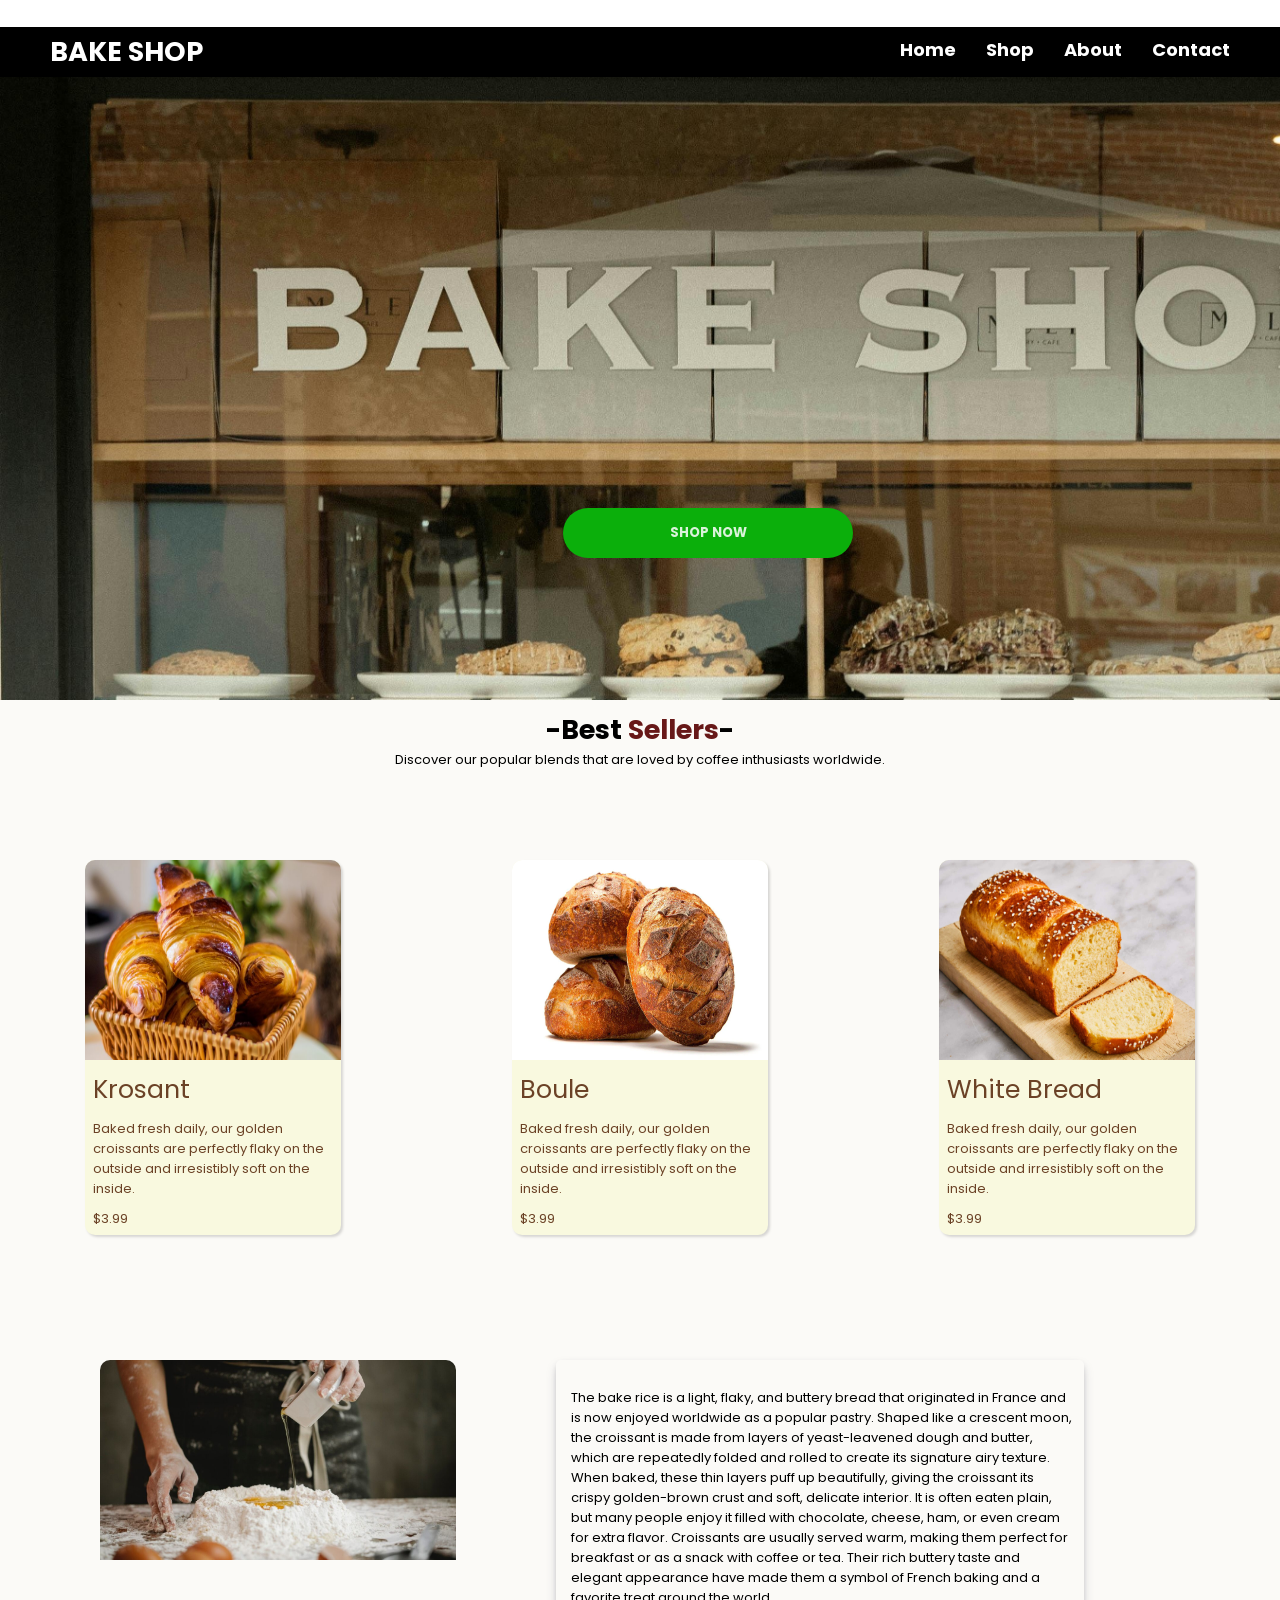
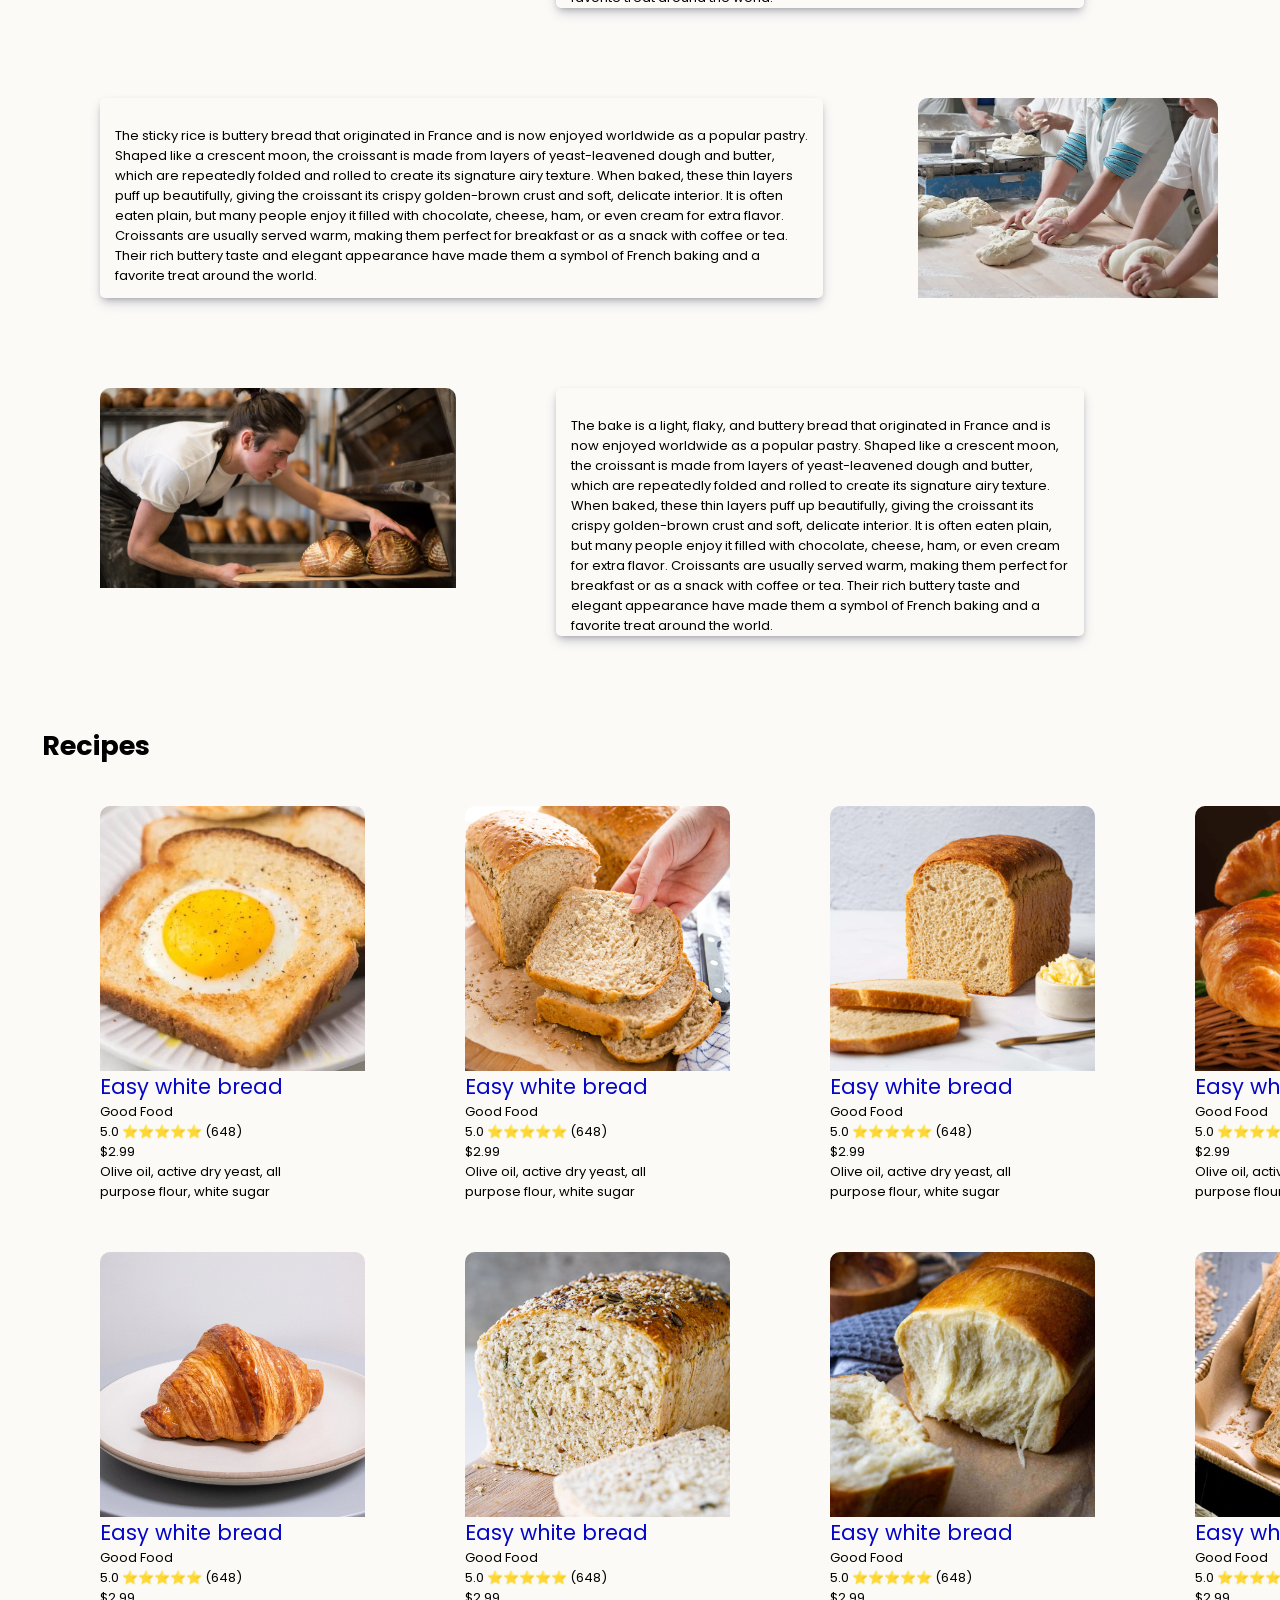
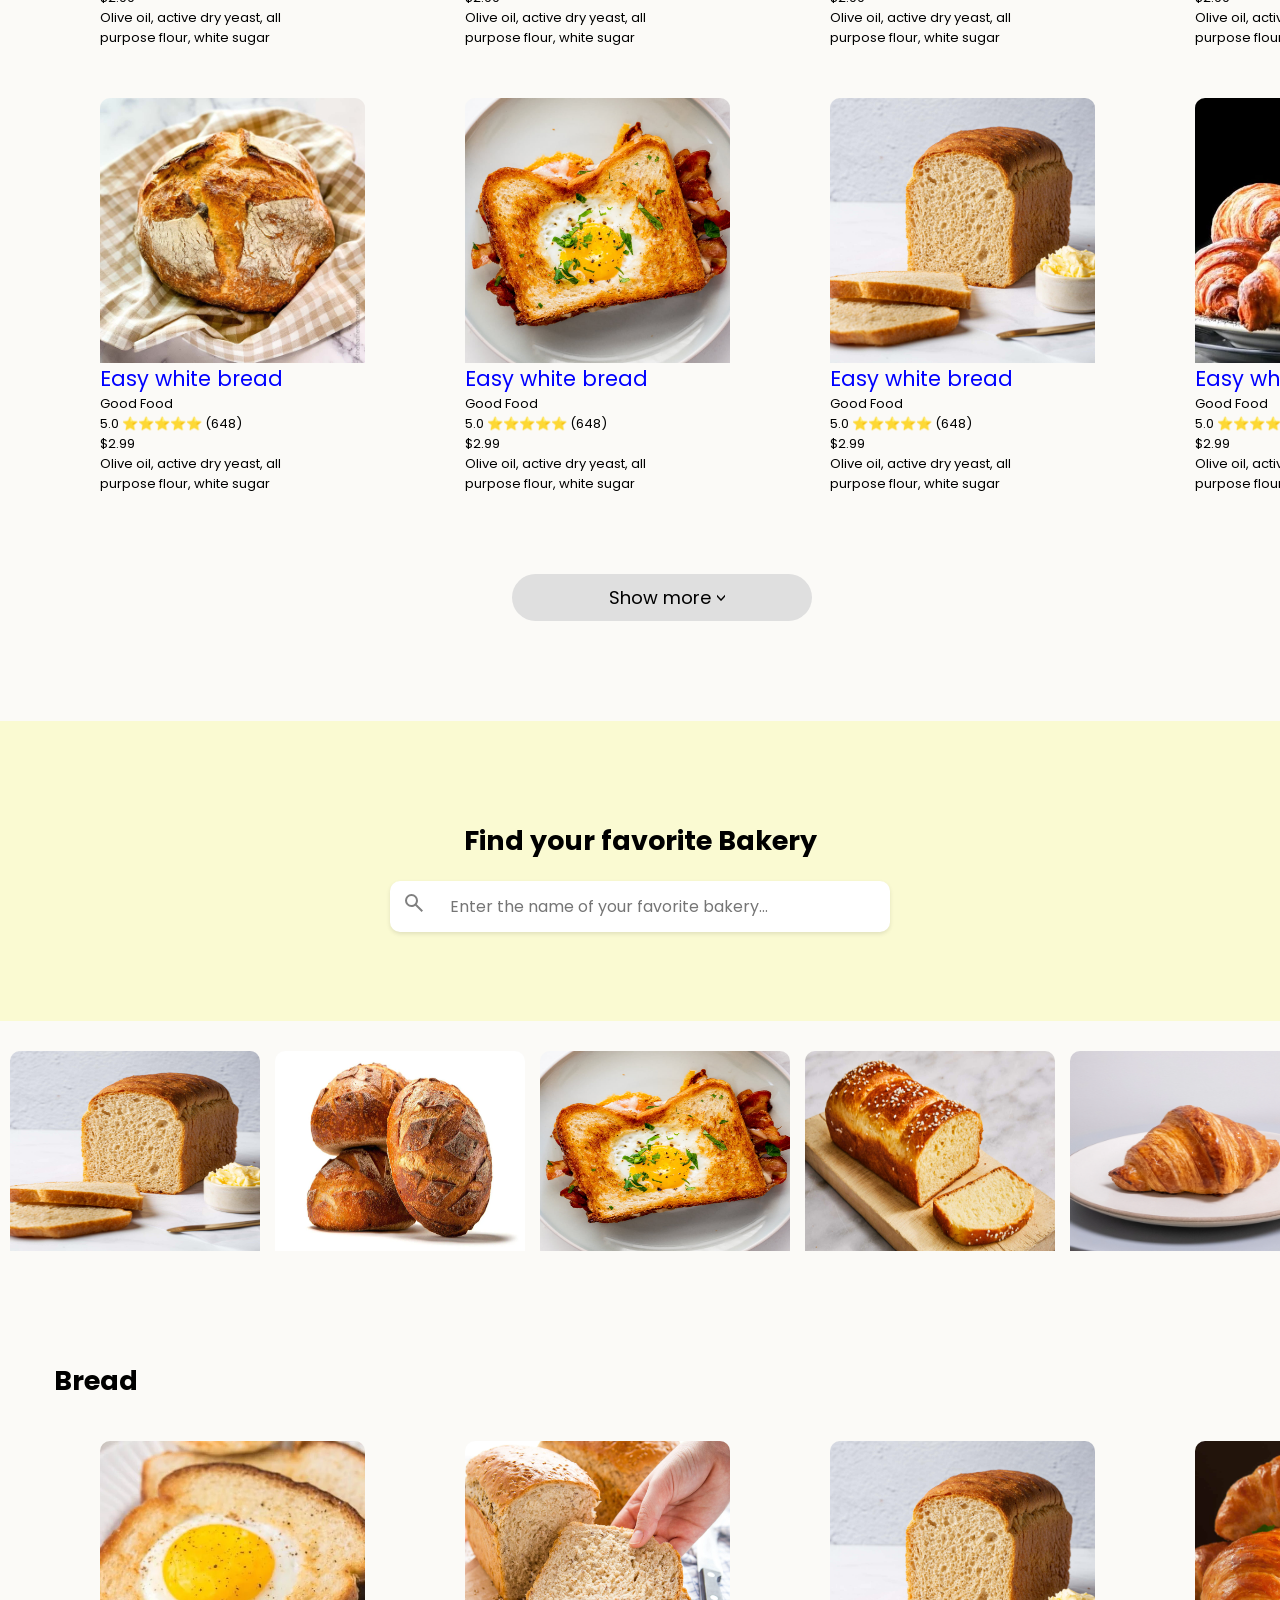
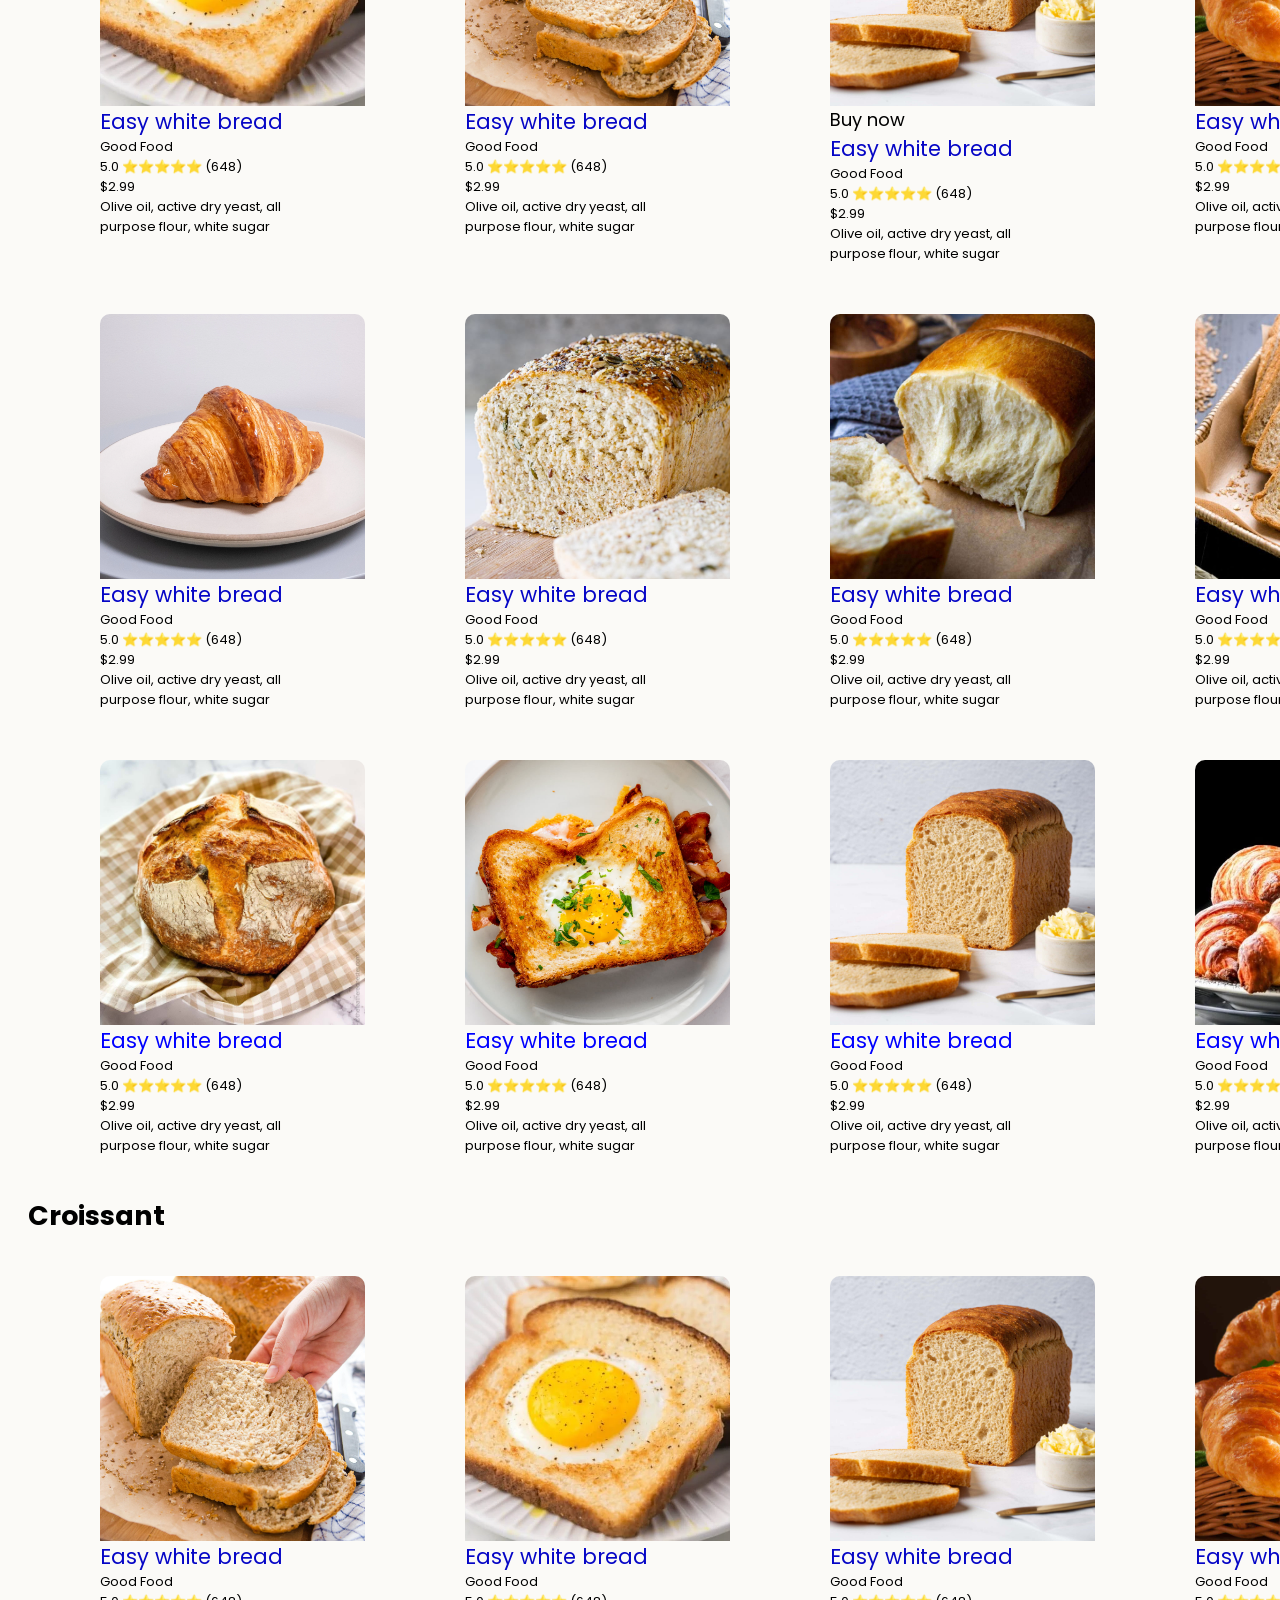
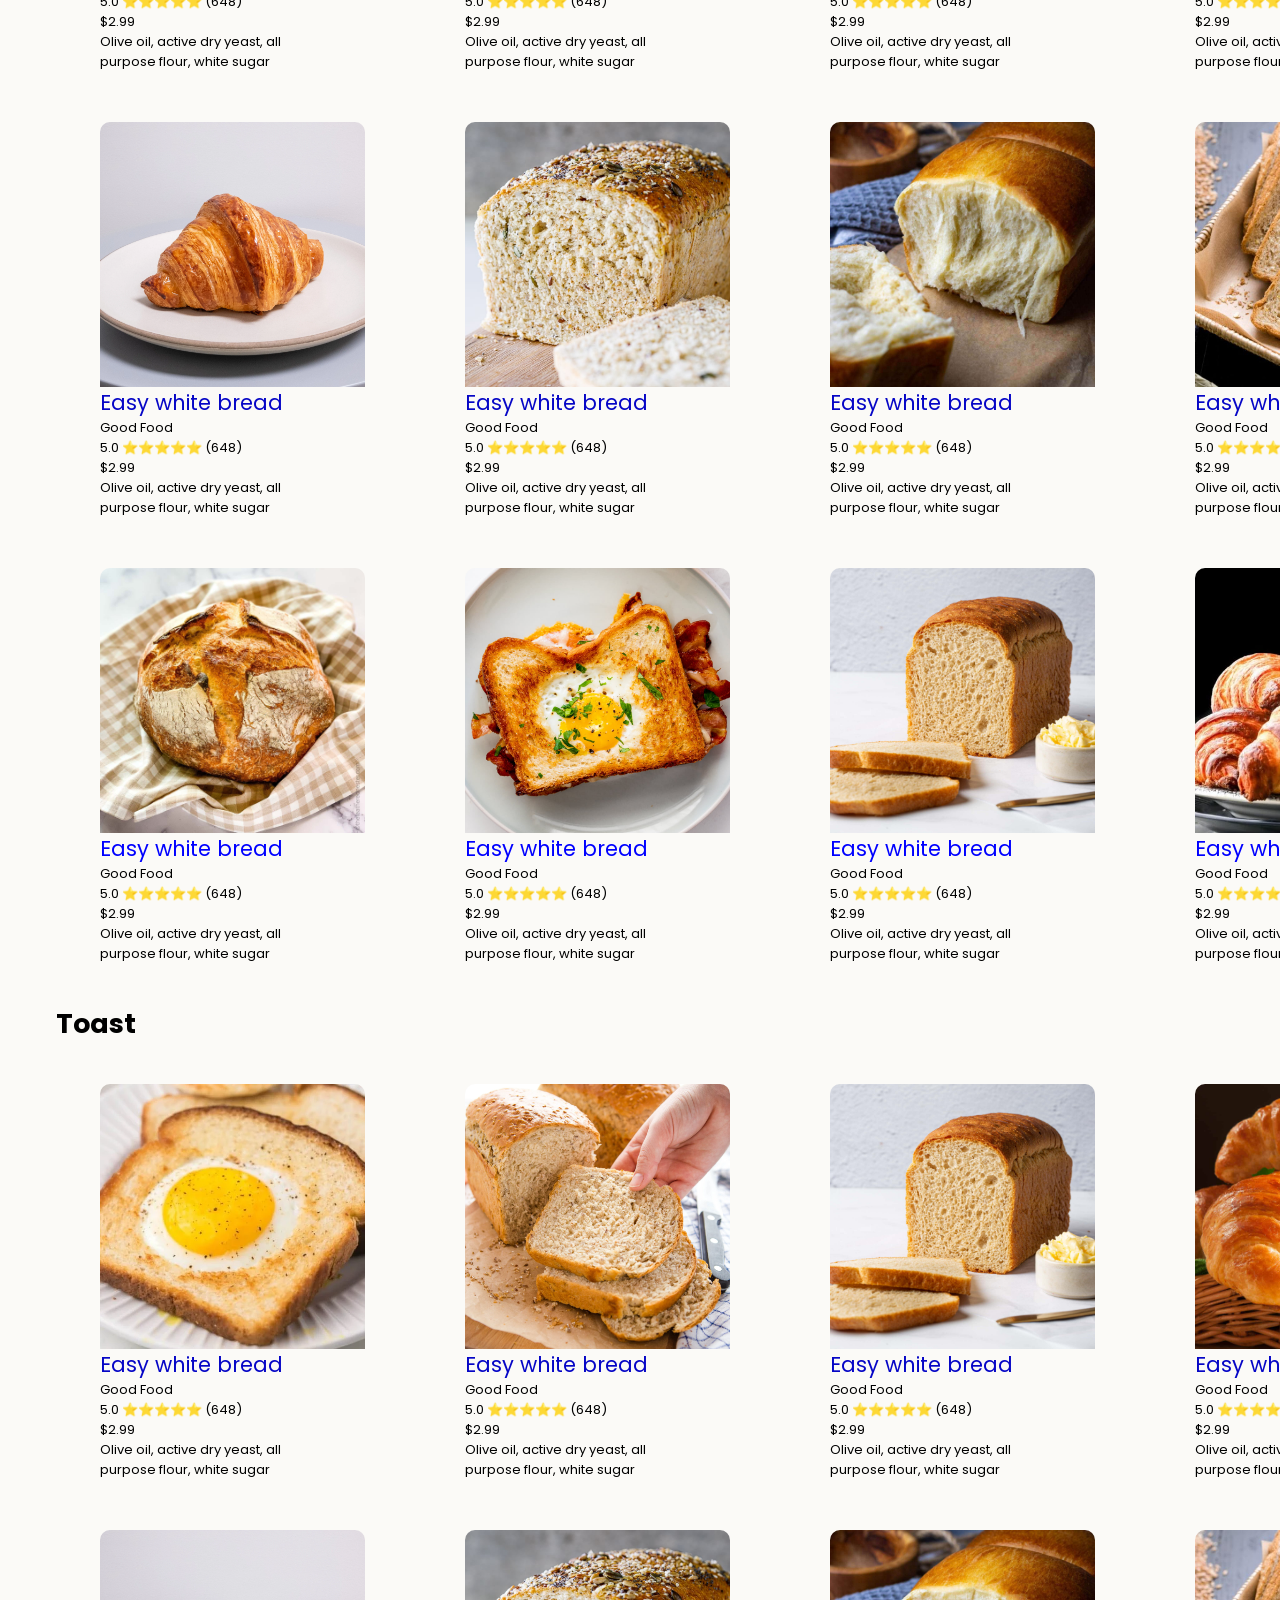
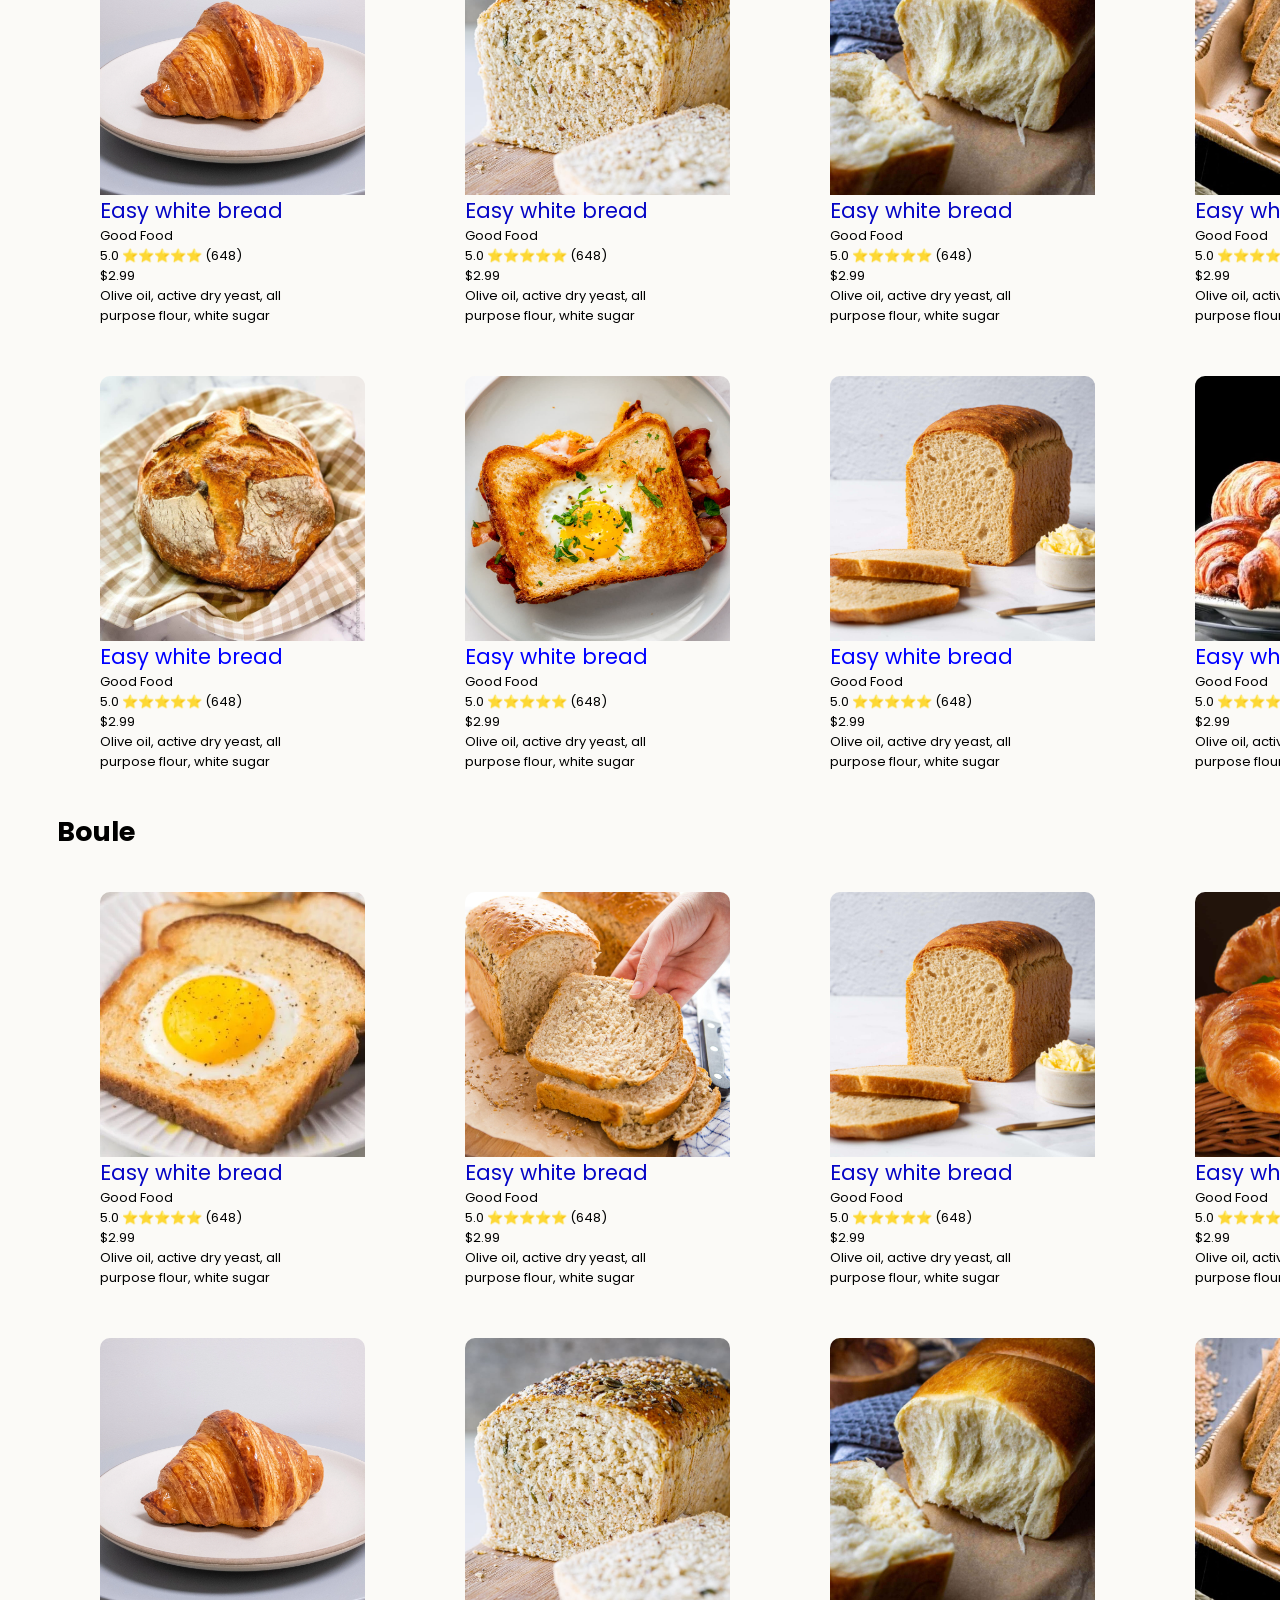
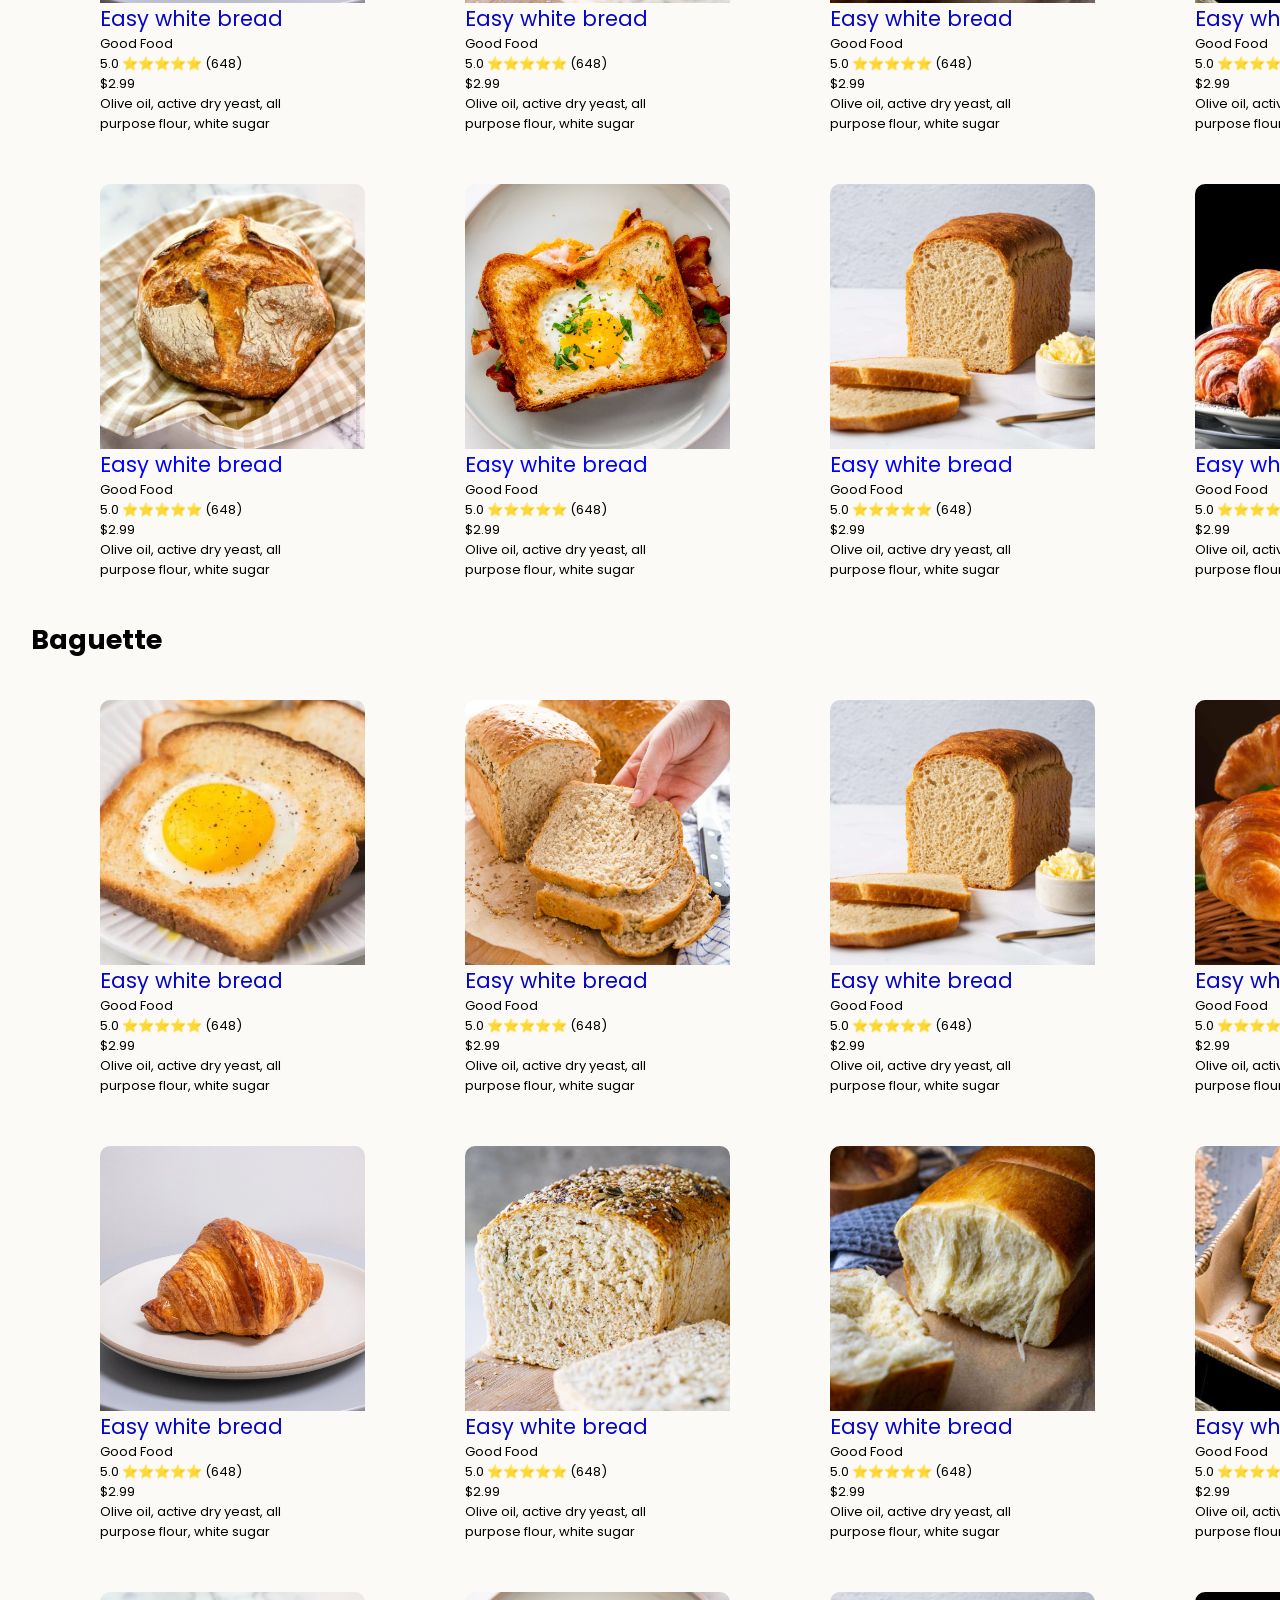
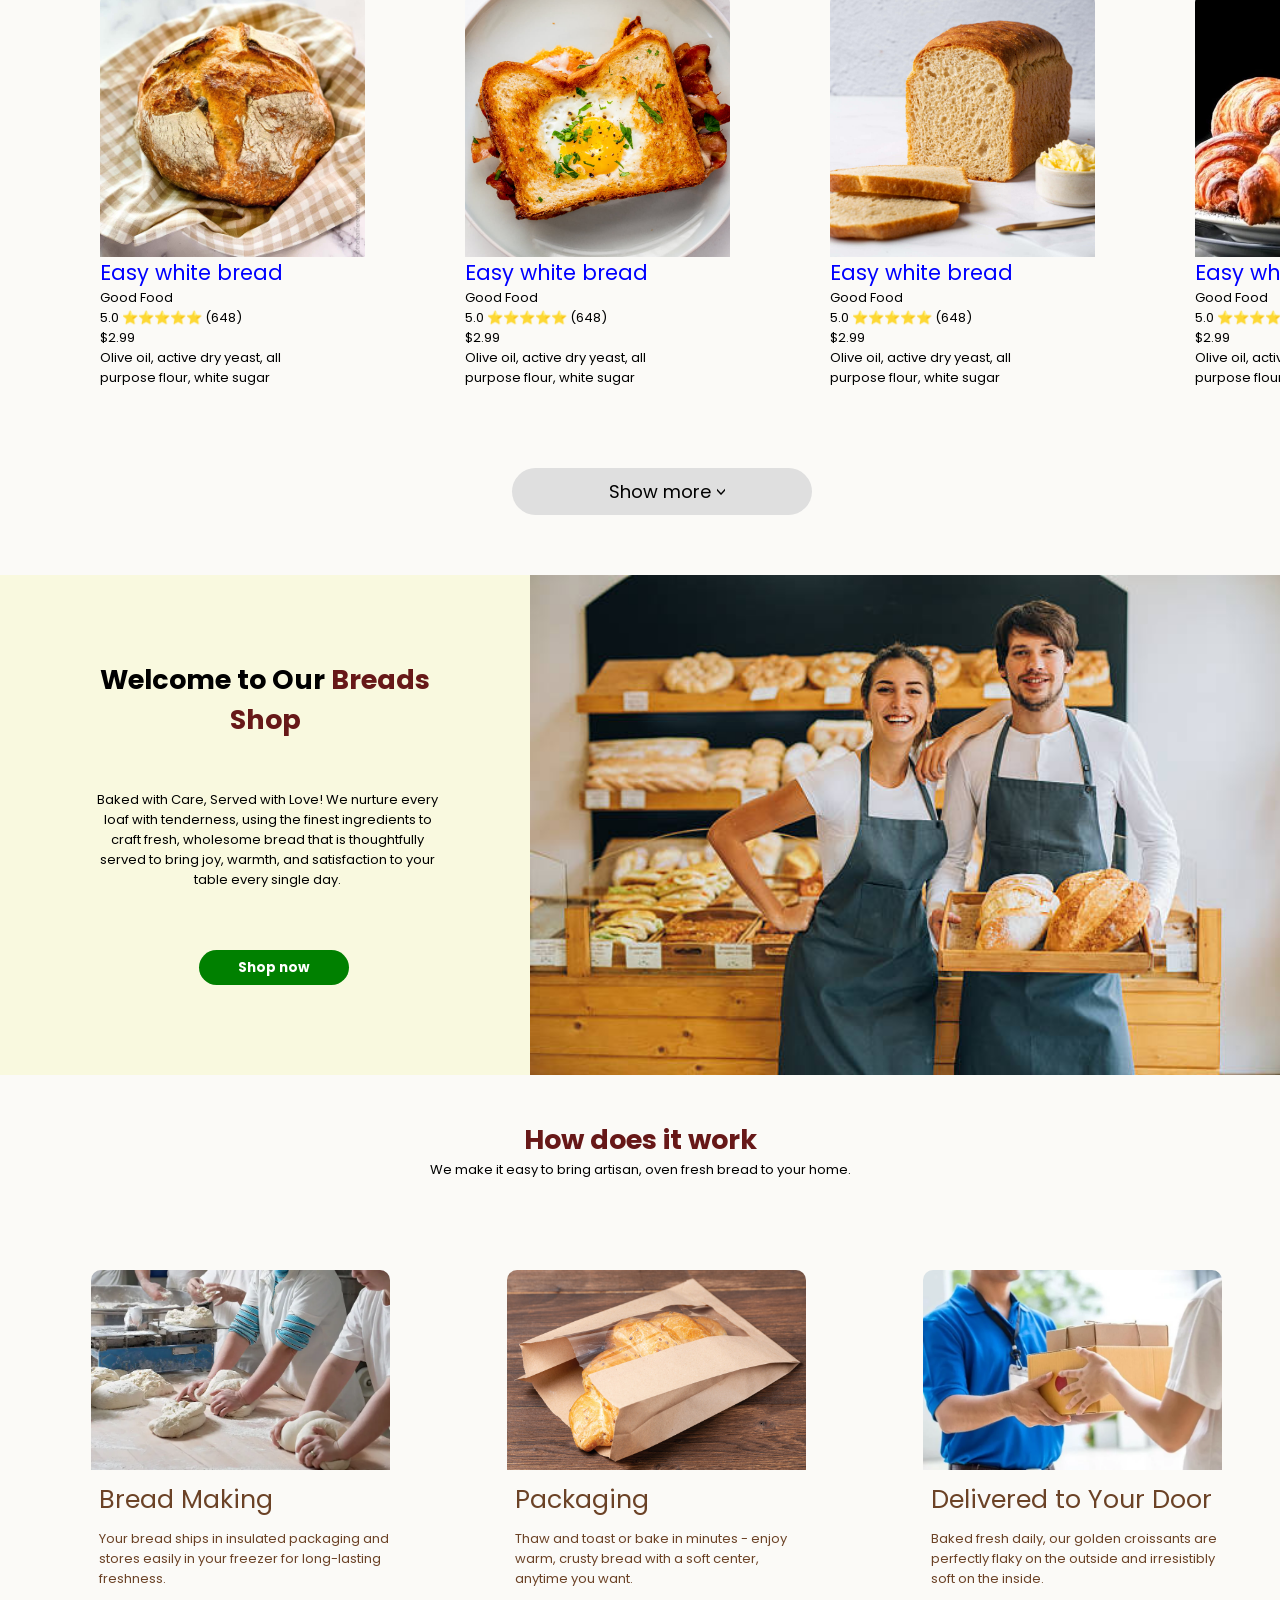
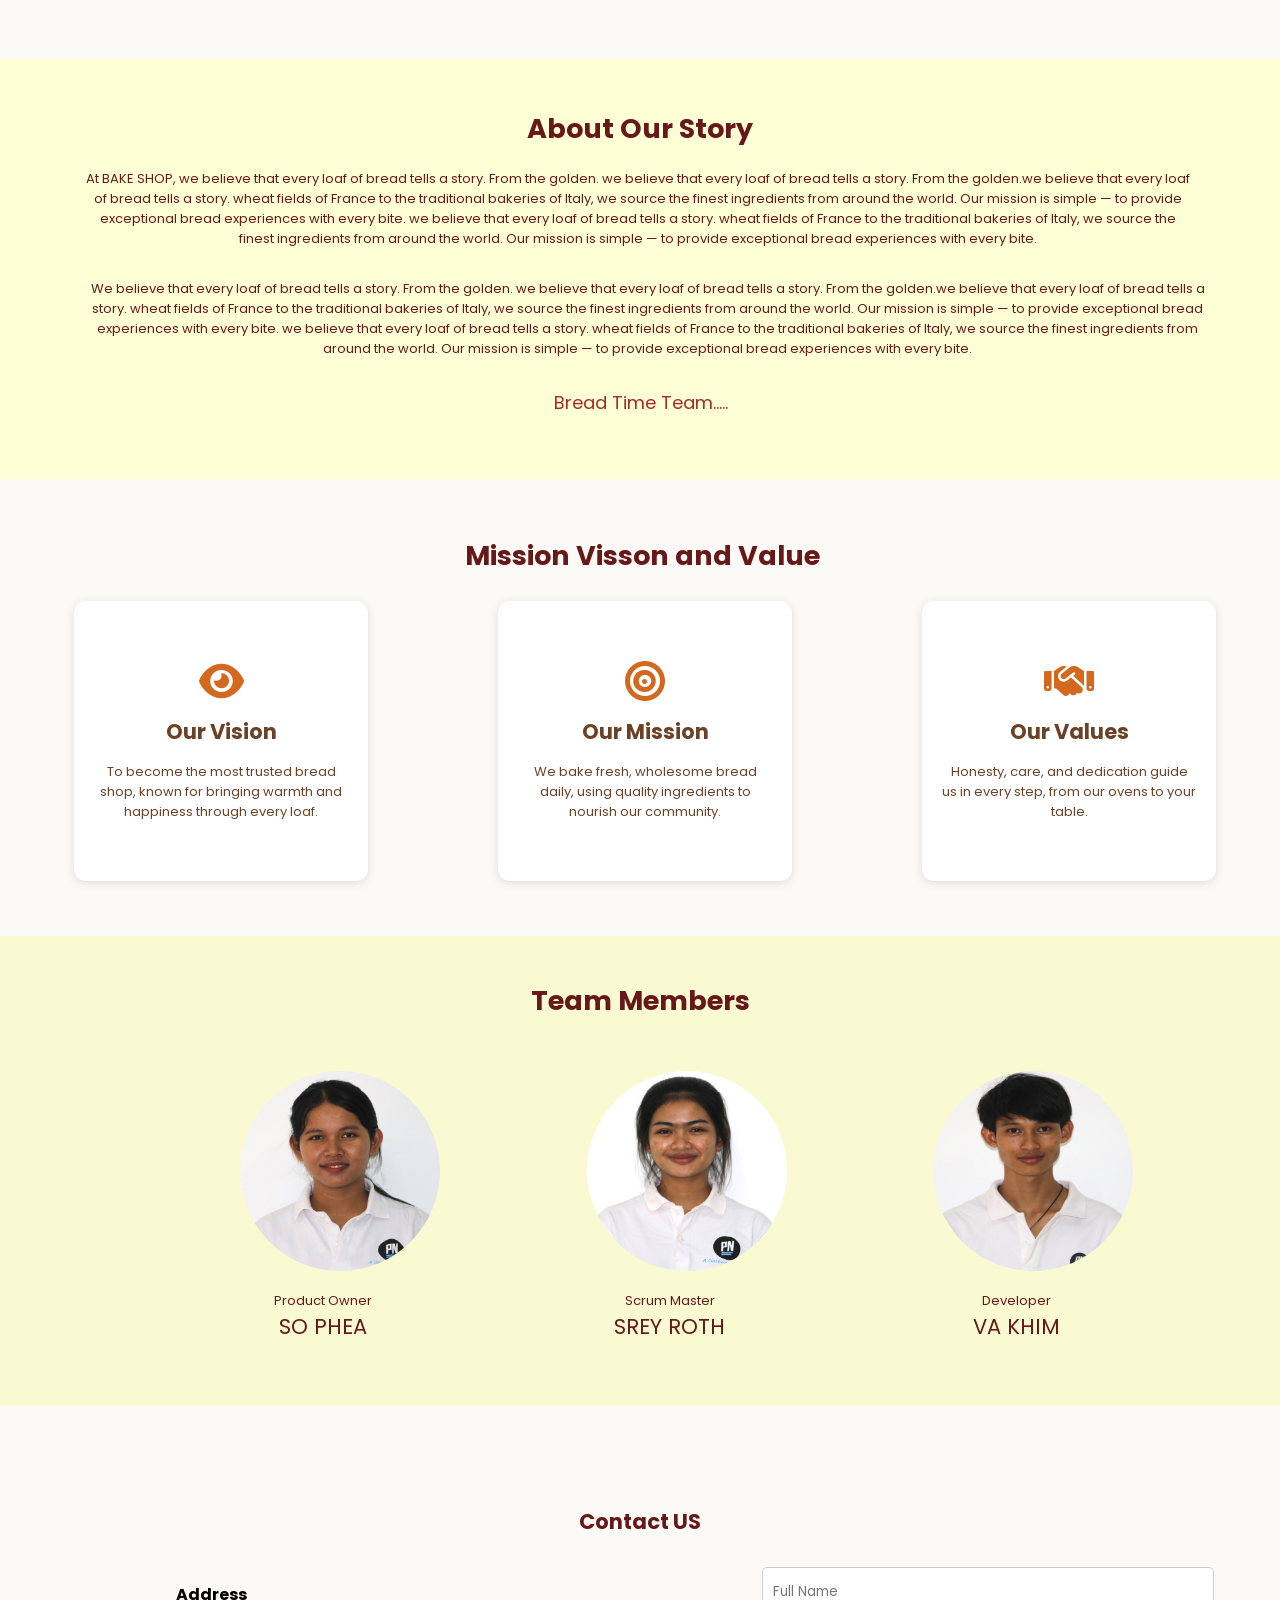
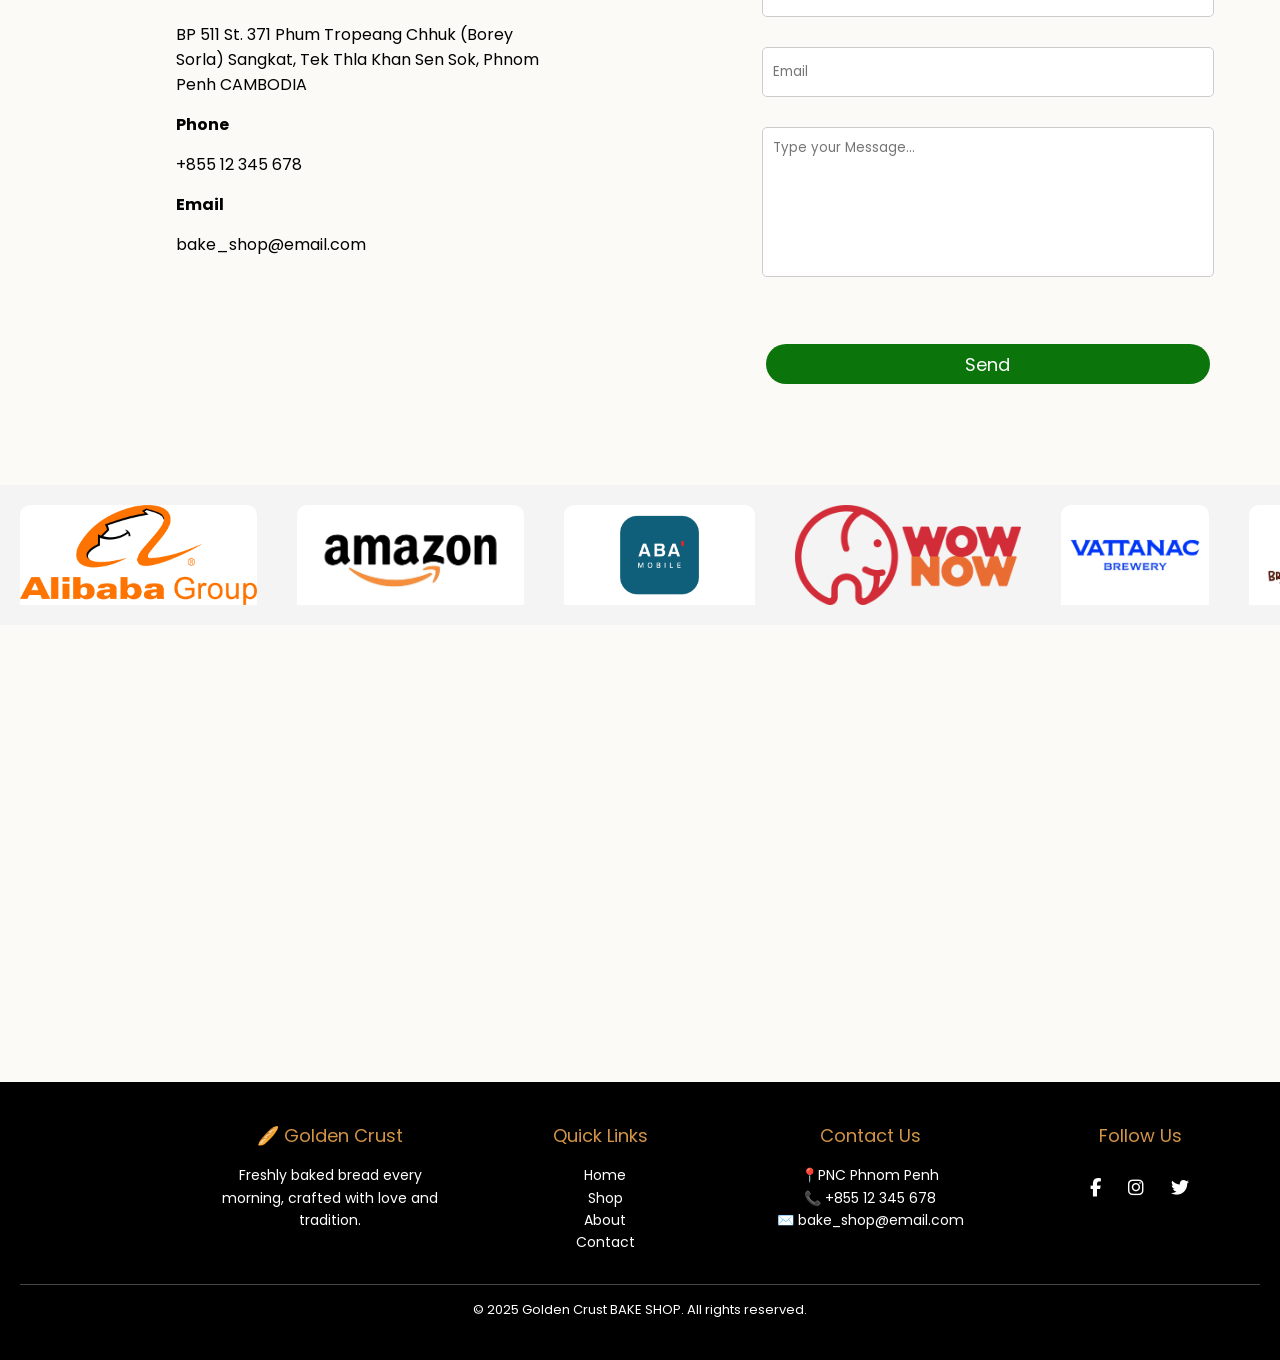
==== commit 9f293e8e: "fix: the last commit" ====
--- a/index.html
+++ b/index.html
@@ -1388,7 +1388,7 @@
         <div class="our-story">
             <h2>About Our Story</h2>
             <div class="our-story-p">
-                <p class="our-story-p1">At Bread Time, we believe that every loaf of bread tells a story. From
+                <p class="our-story-p1">At BAKE SHOP, we believe that every loaf of bread tells a story. From
                     the
                     golden. we believe that every loaf of bread tells a story. From the
                     golden.we believe that every loaf of bread tells a story. wheat fields of France to the
@@ -1403,7 +1403,7 @@
                     every
                     bite.
                 </p>
-                <p class="our-story-p2">At Bread Time, we believe that every loaf of bread tells a story. From
+                <p class="our-story-p2">We believe that every loaf of bread tells a story. From
                     the
                     golden. we believe that every loaf of bread tells a story. From the
                     golden.we believe that every loaf of bread tells a story. wheat fields of France to the
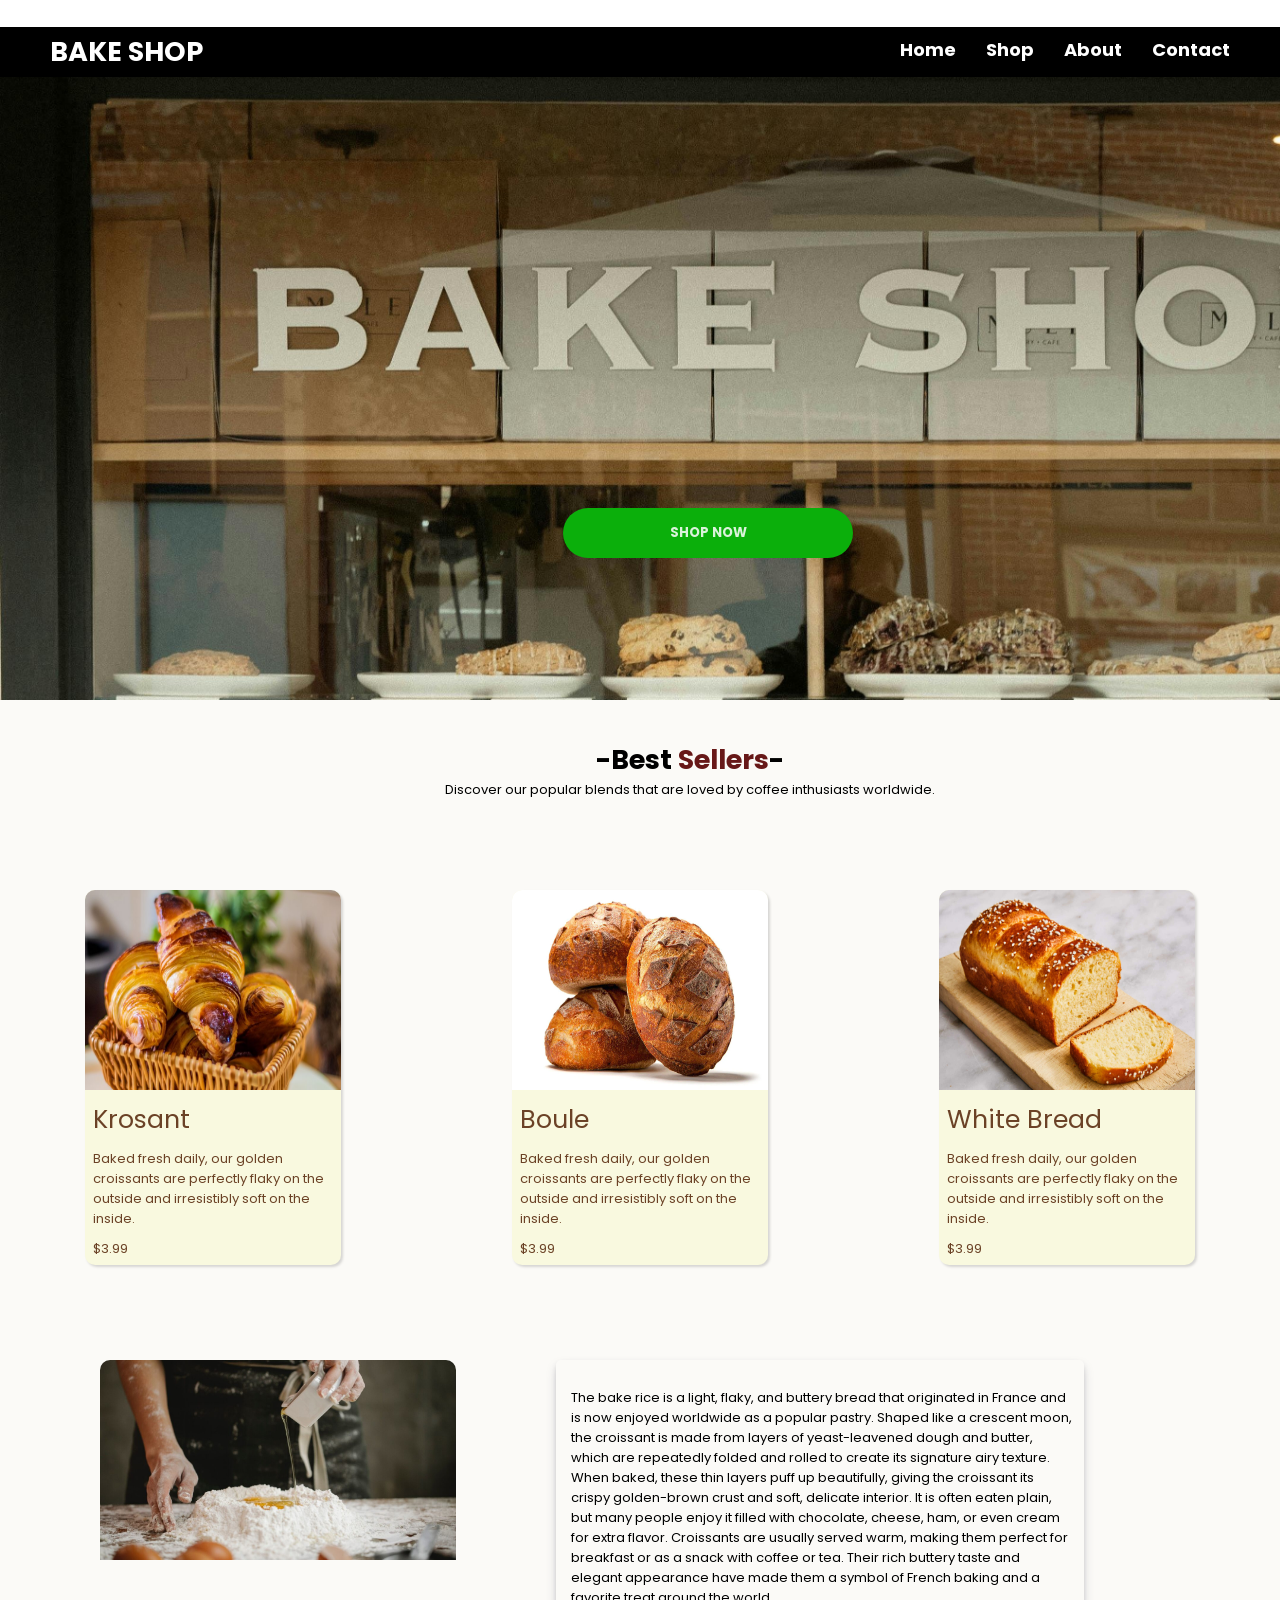
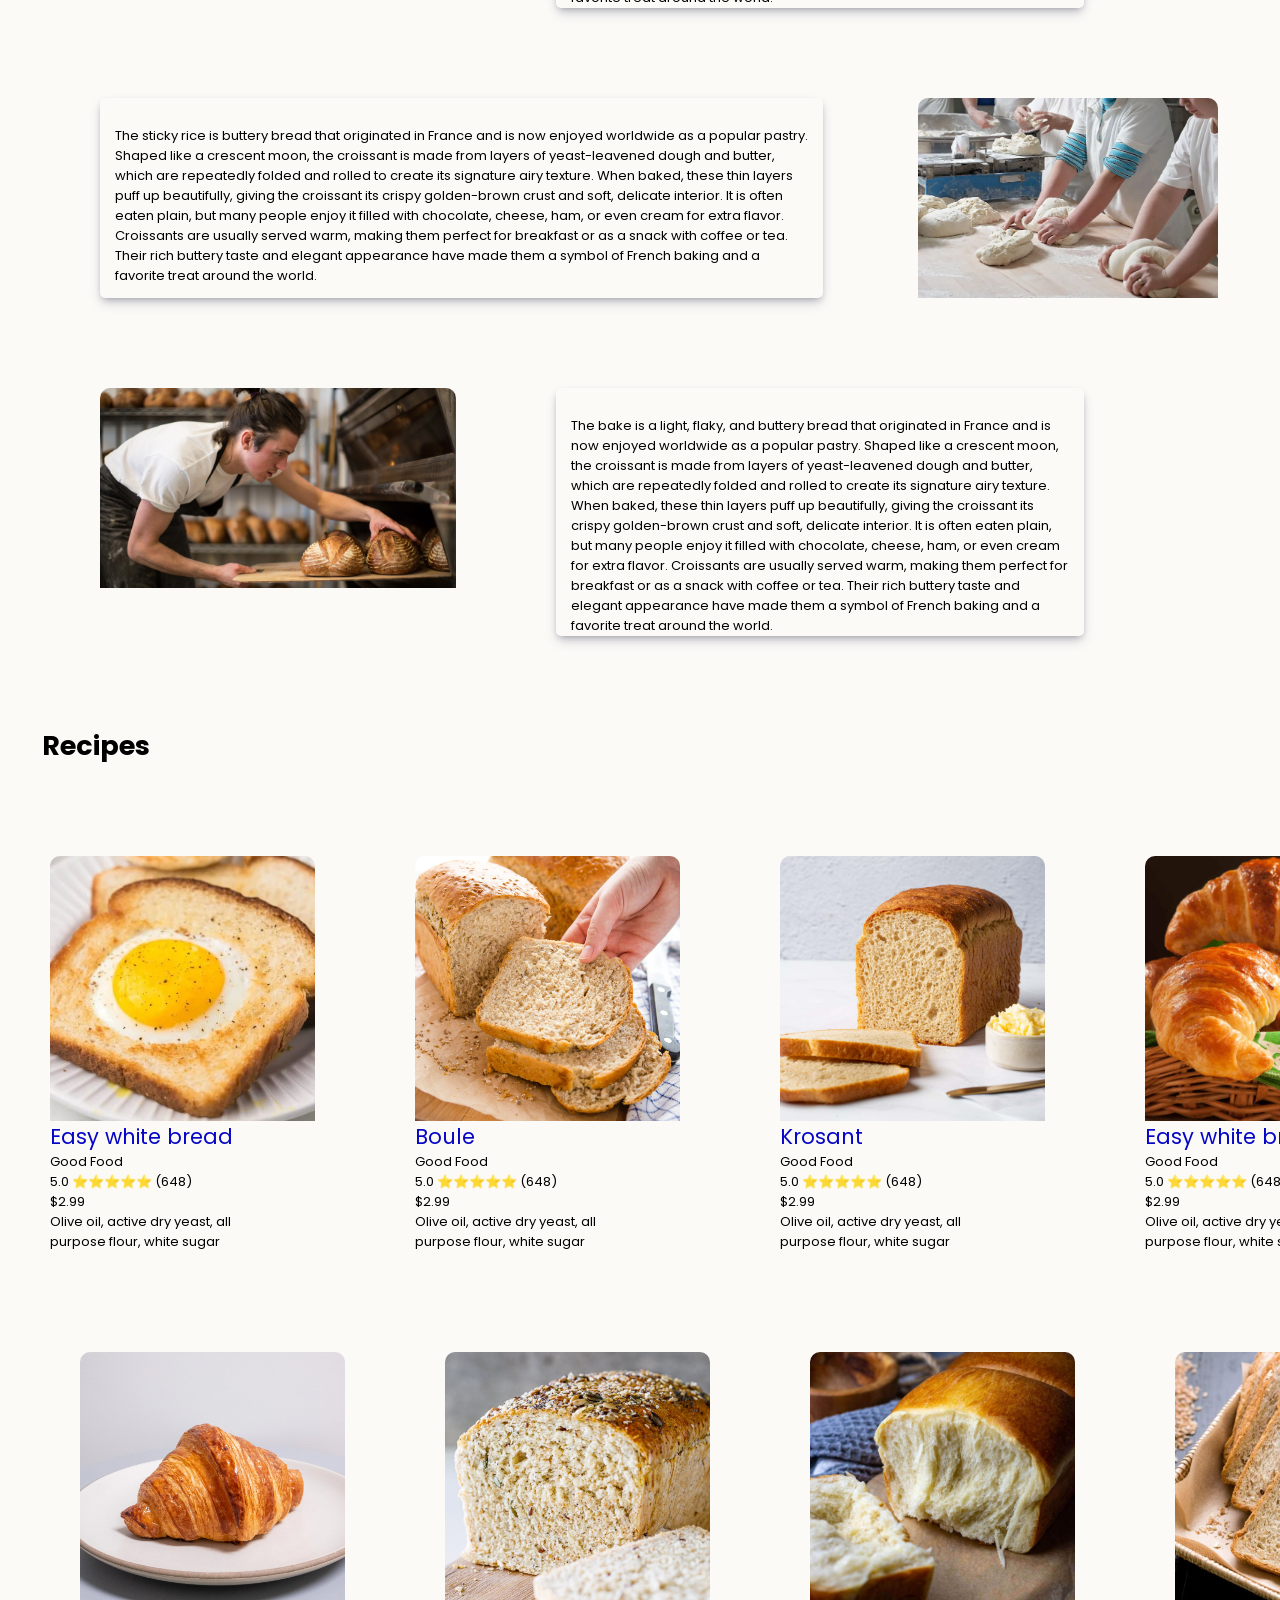
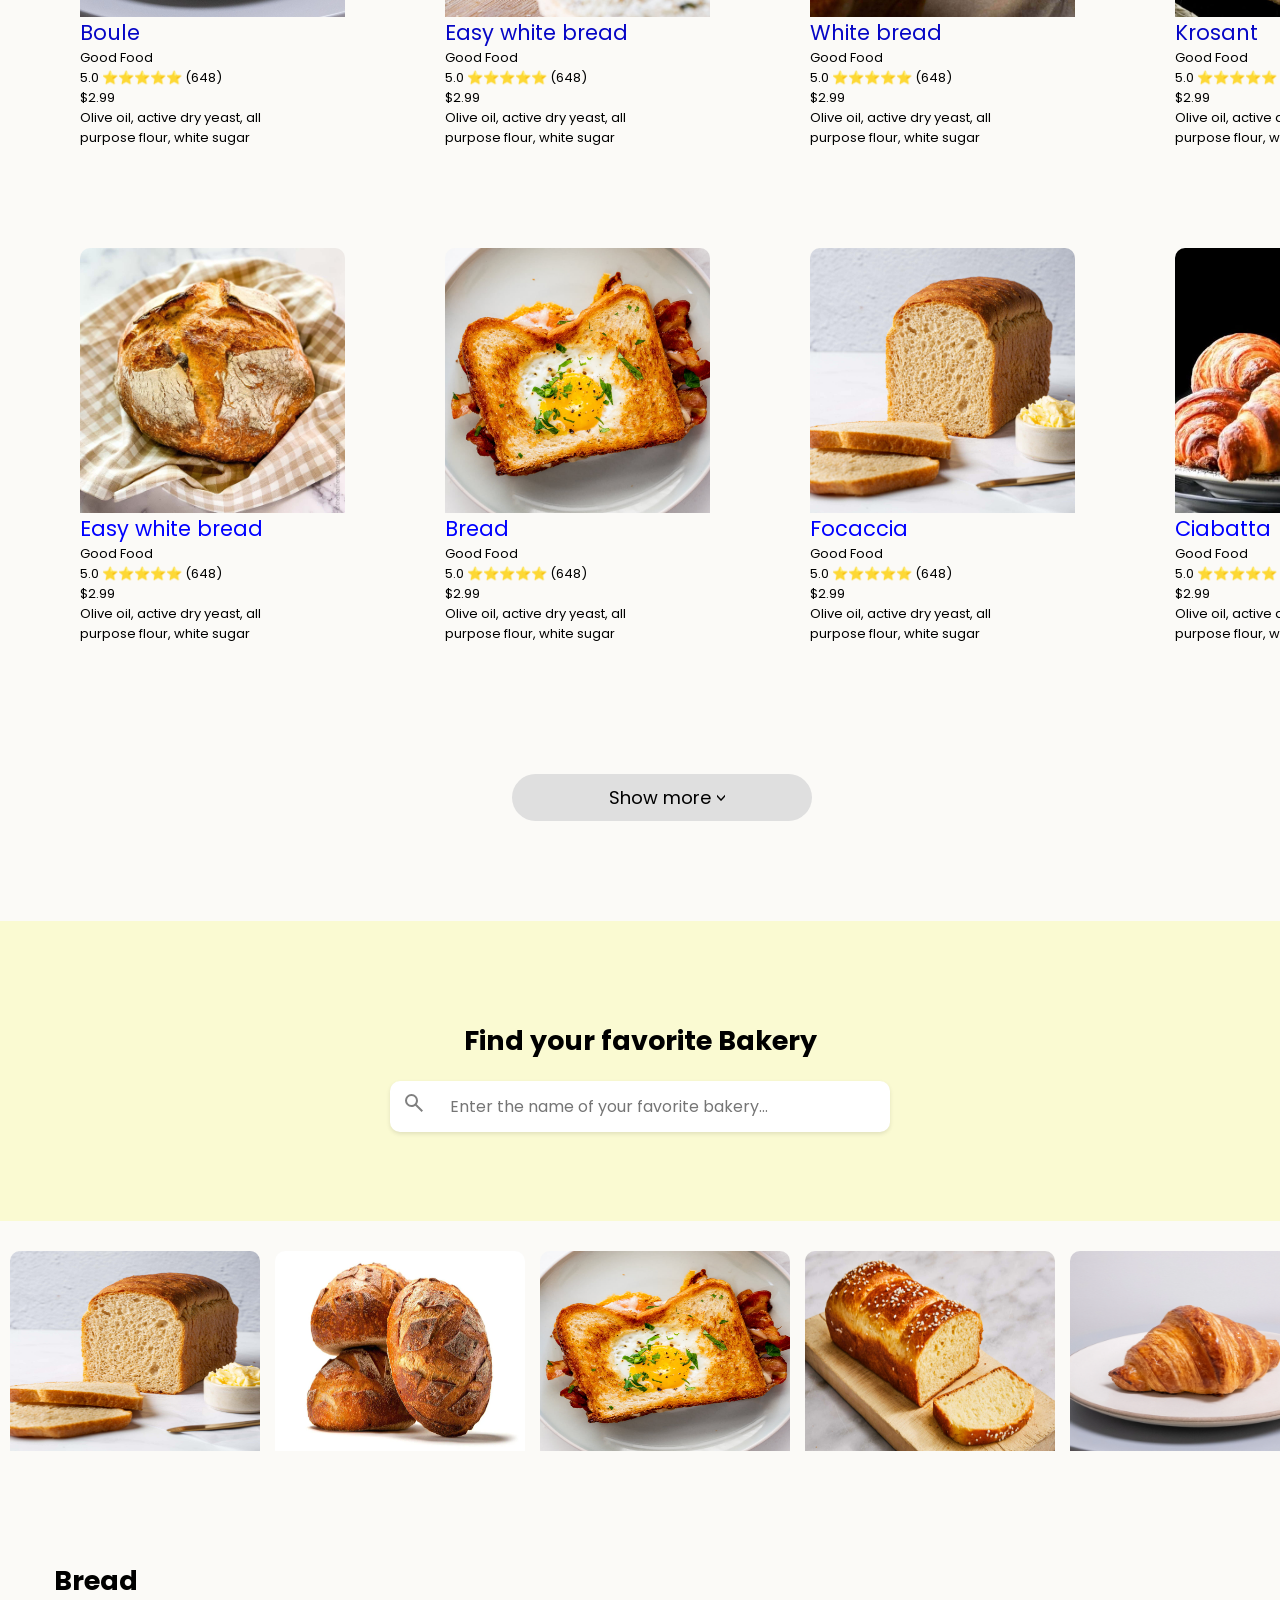
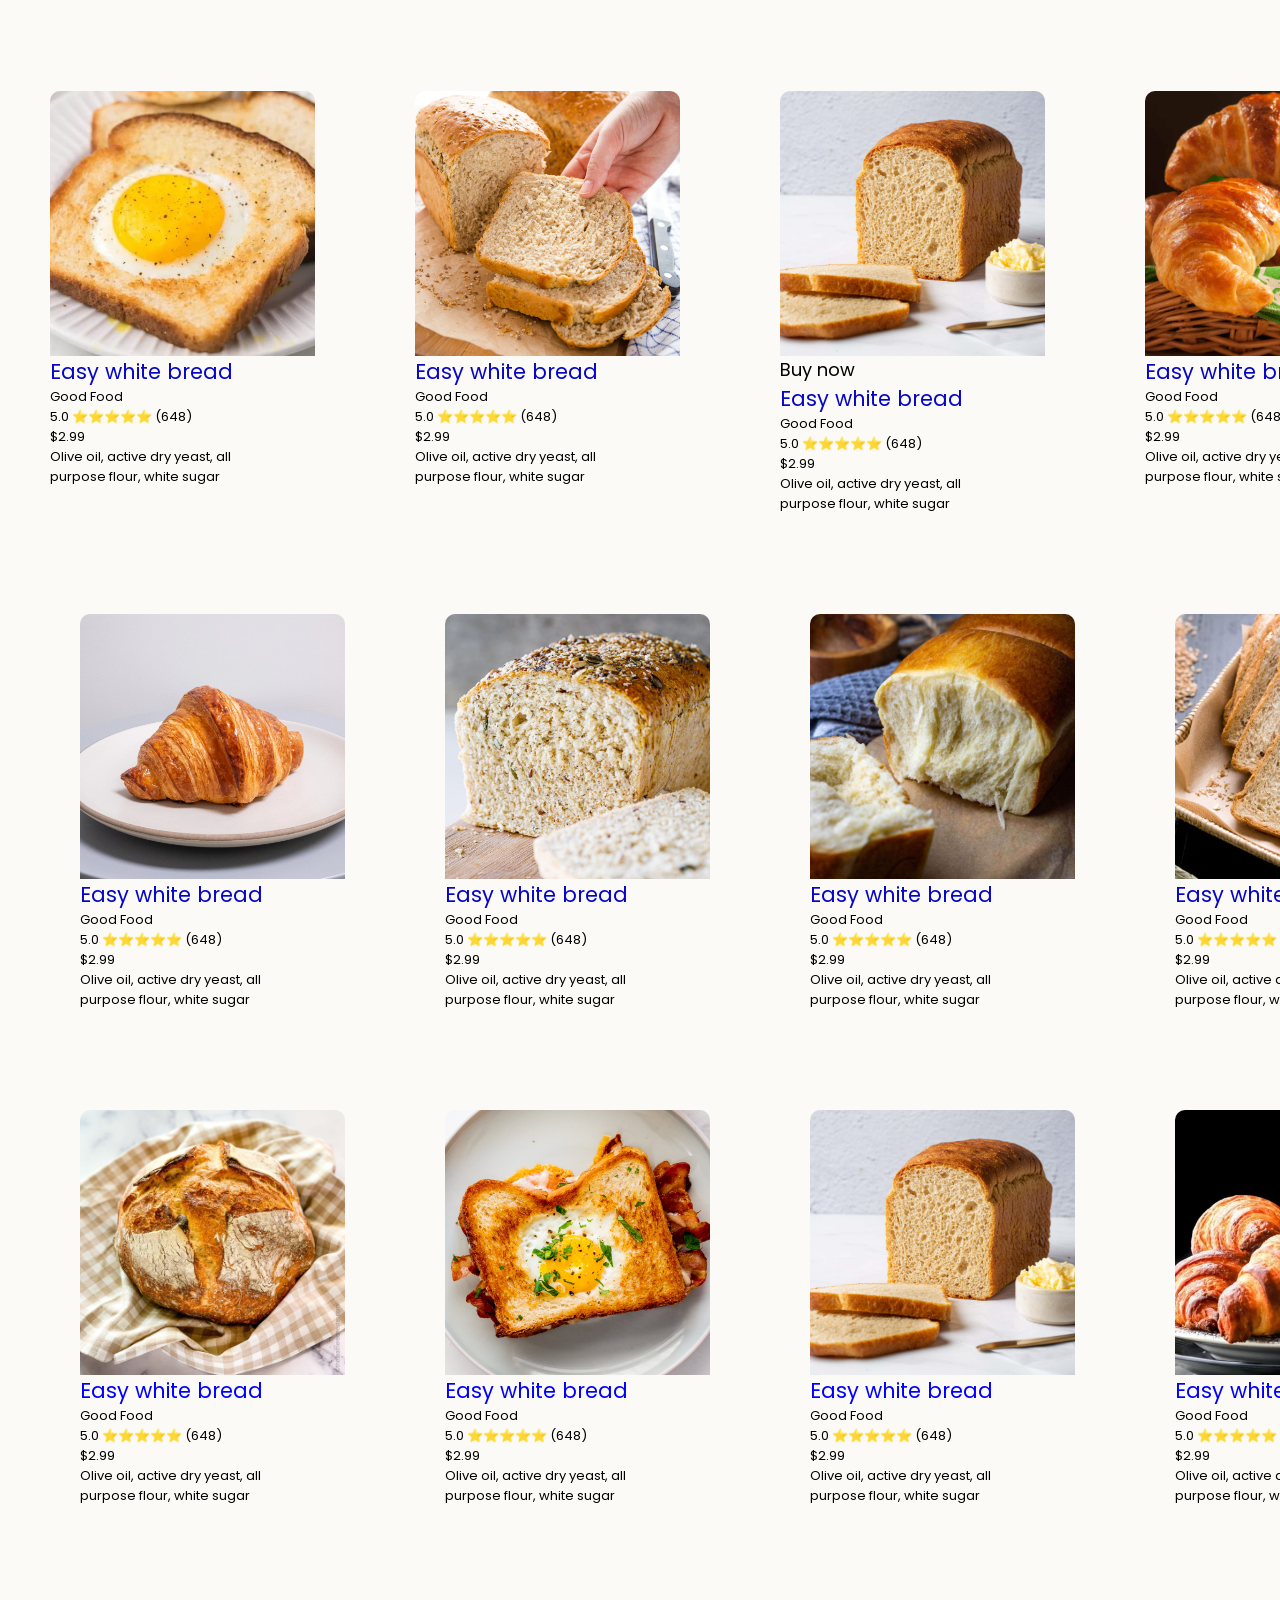
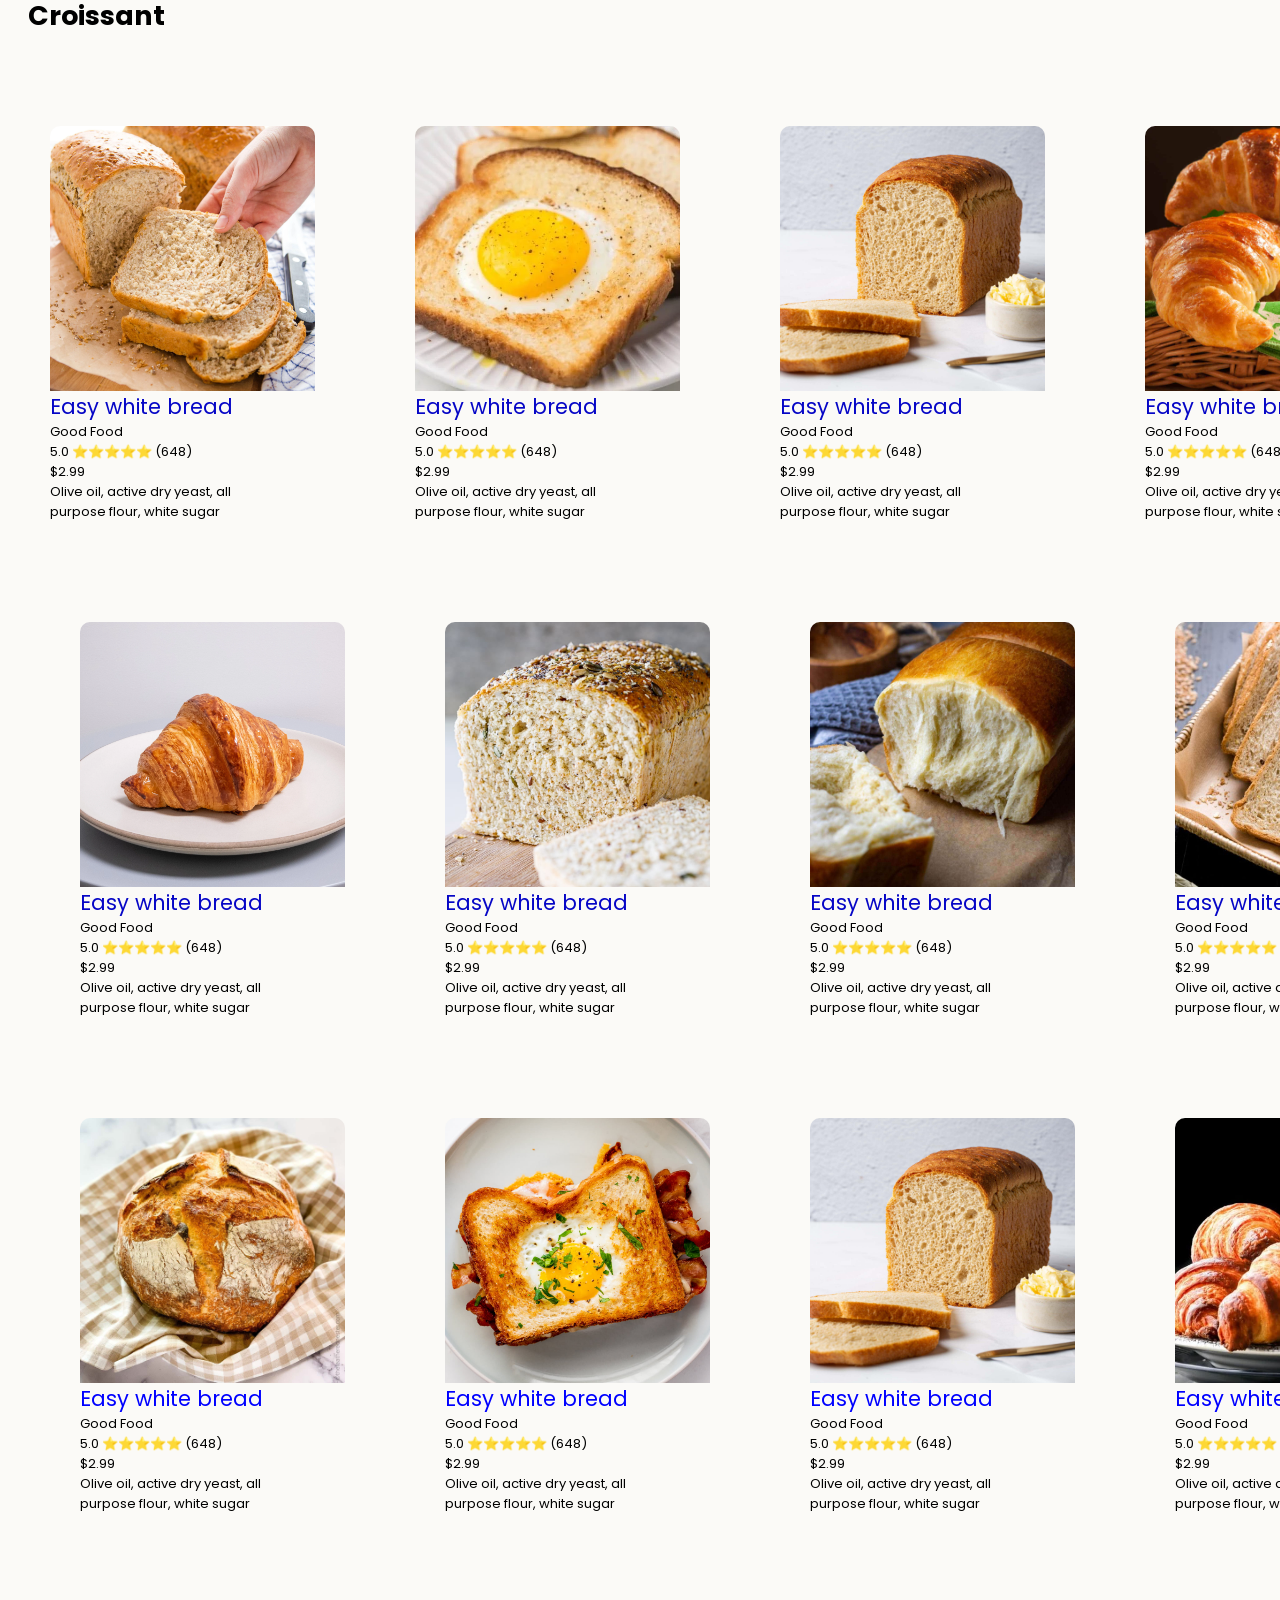
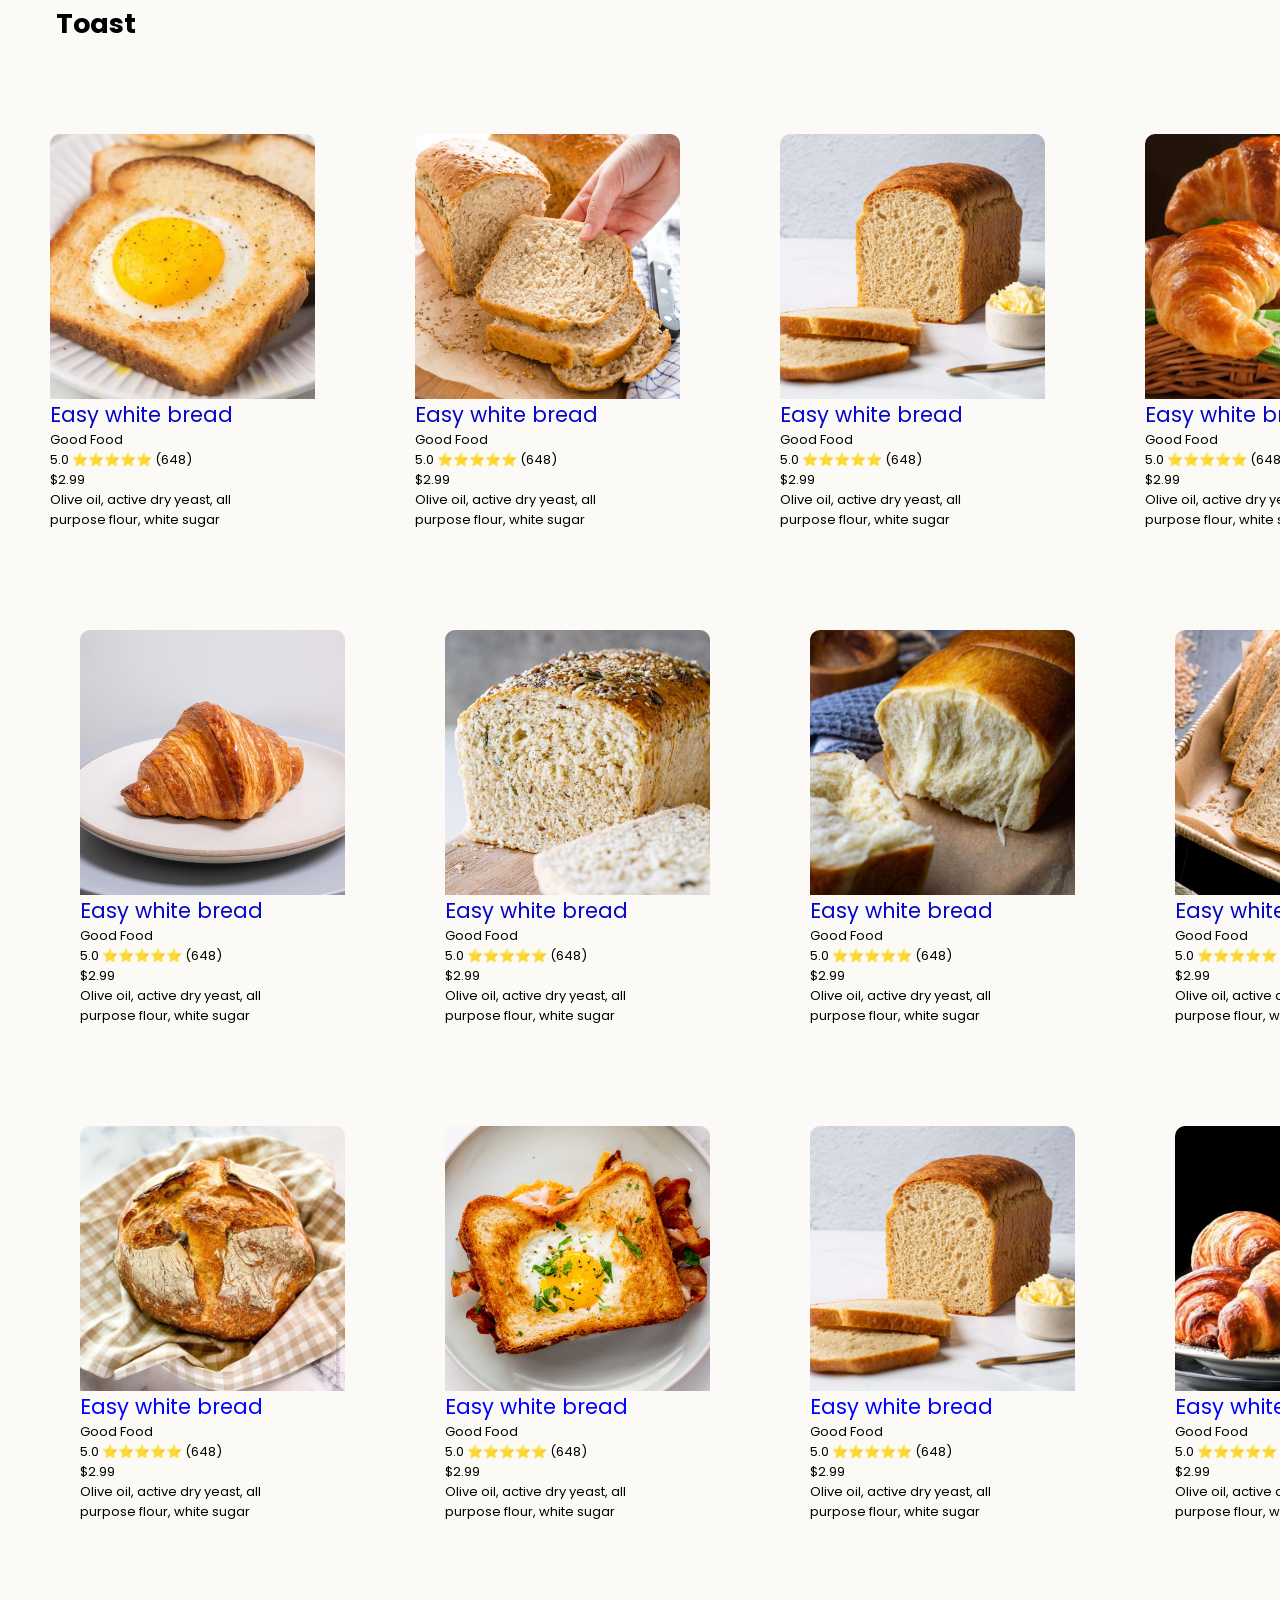
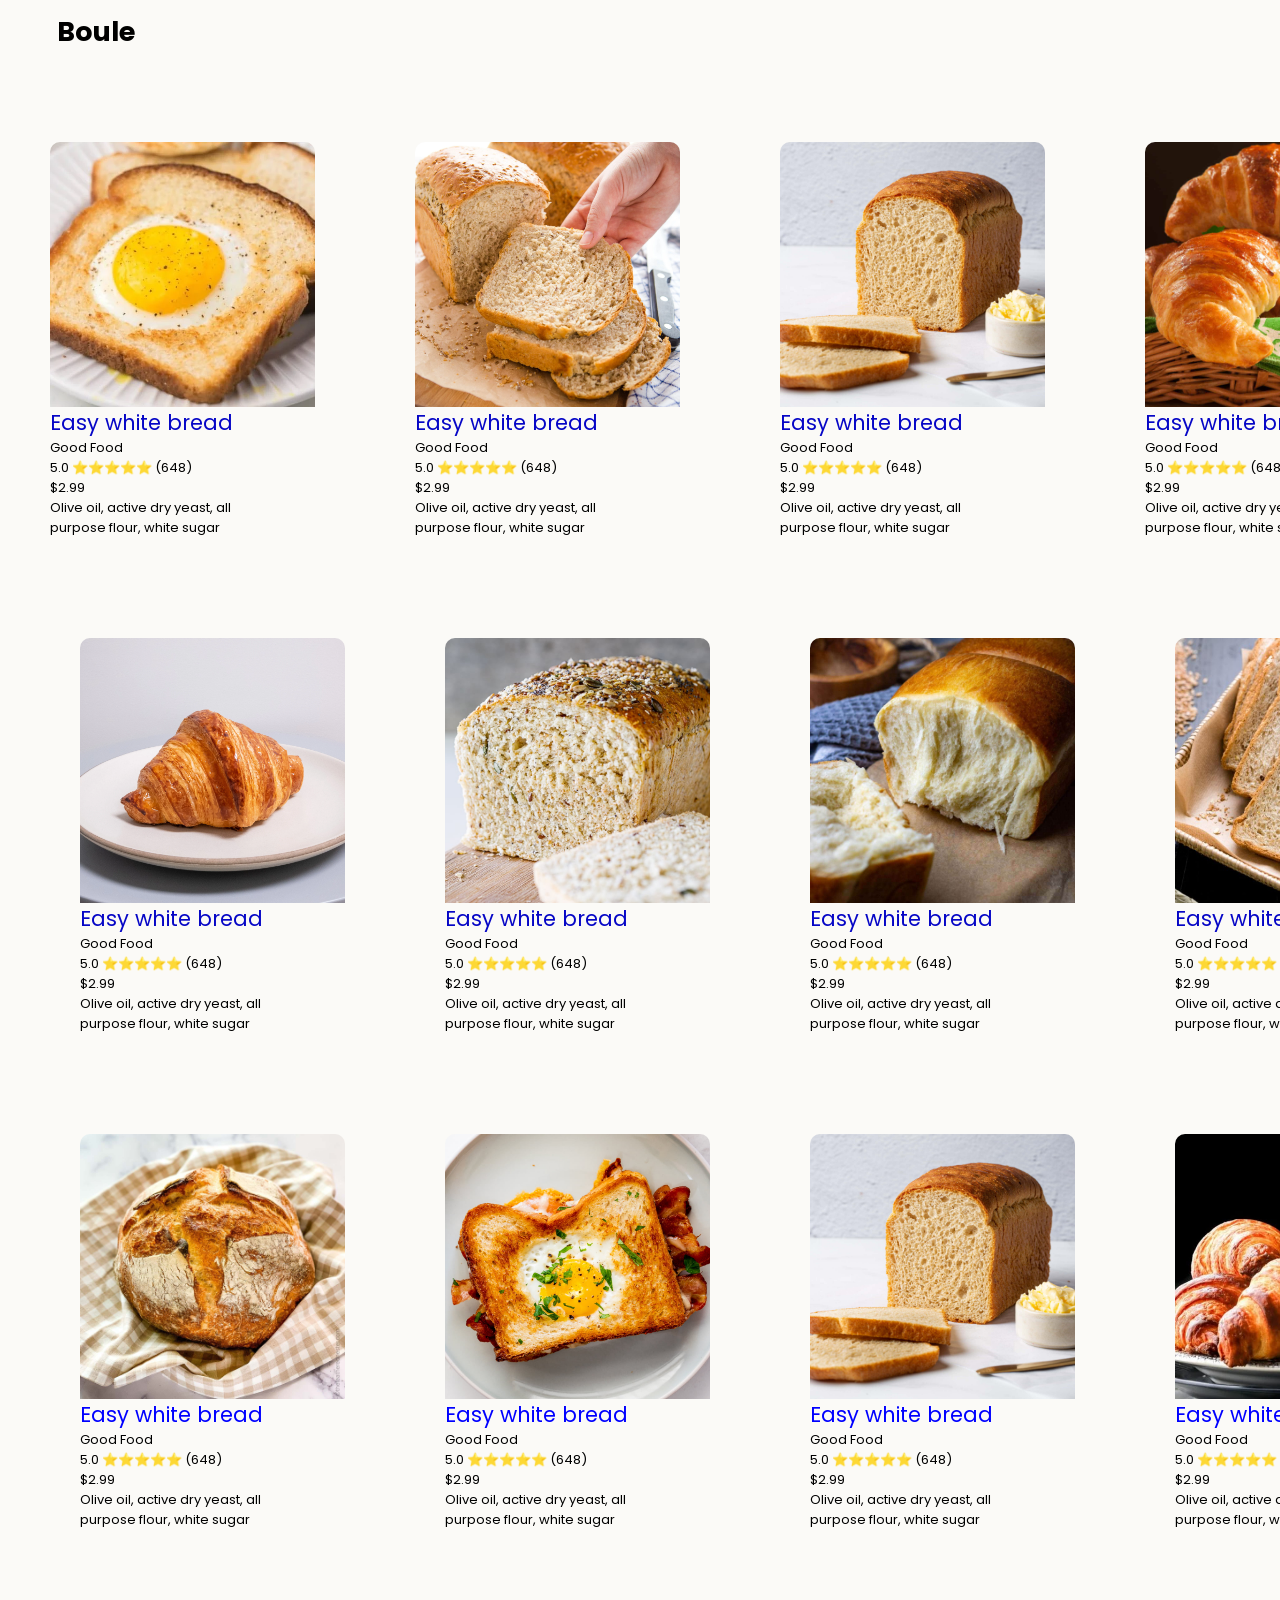
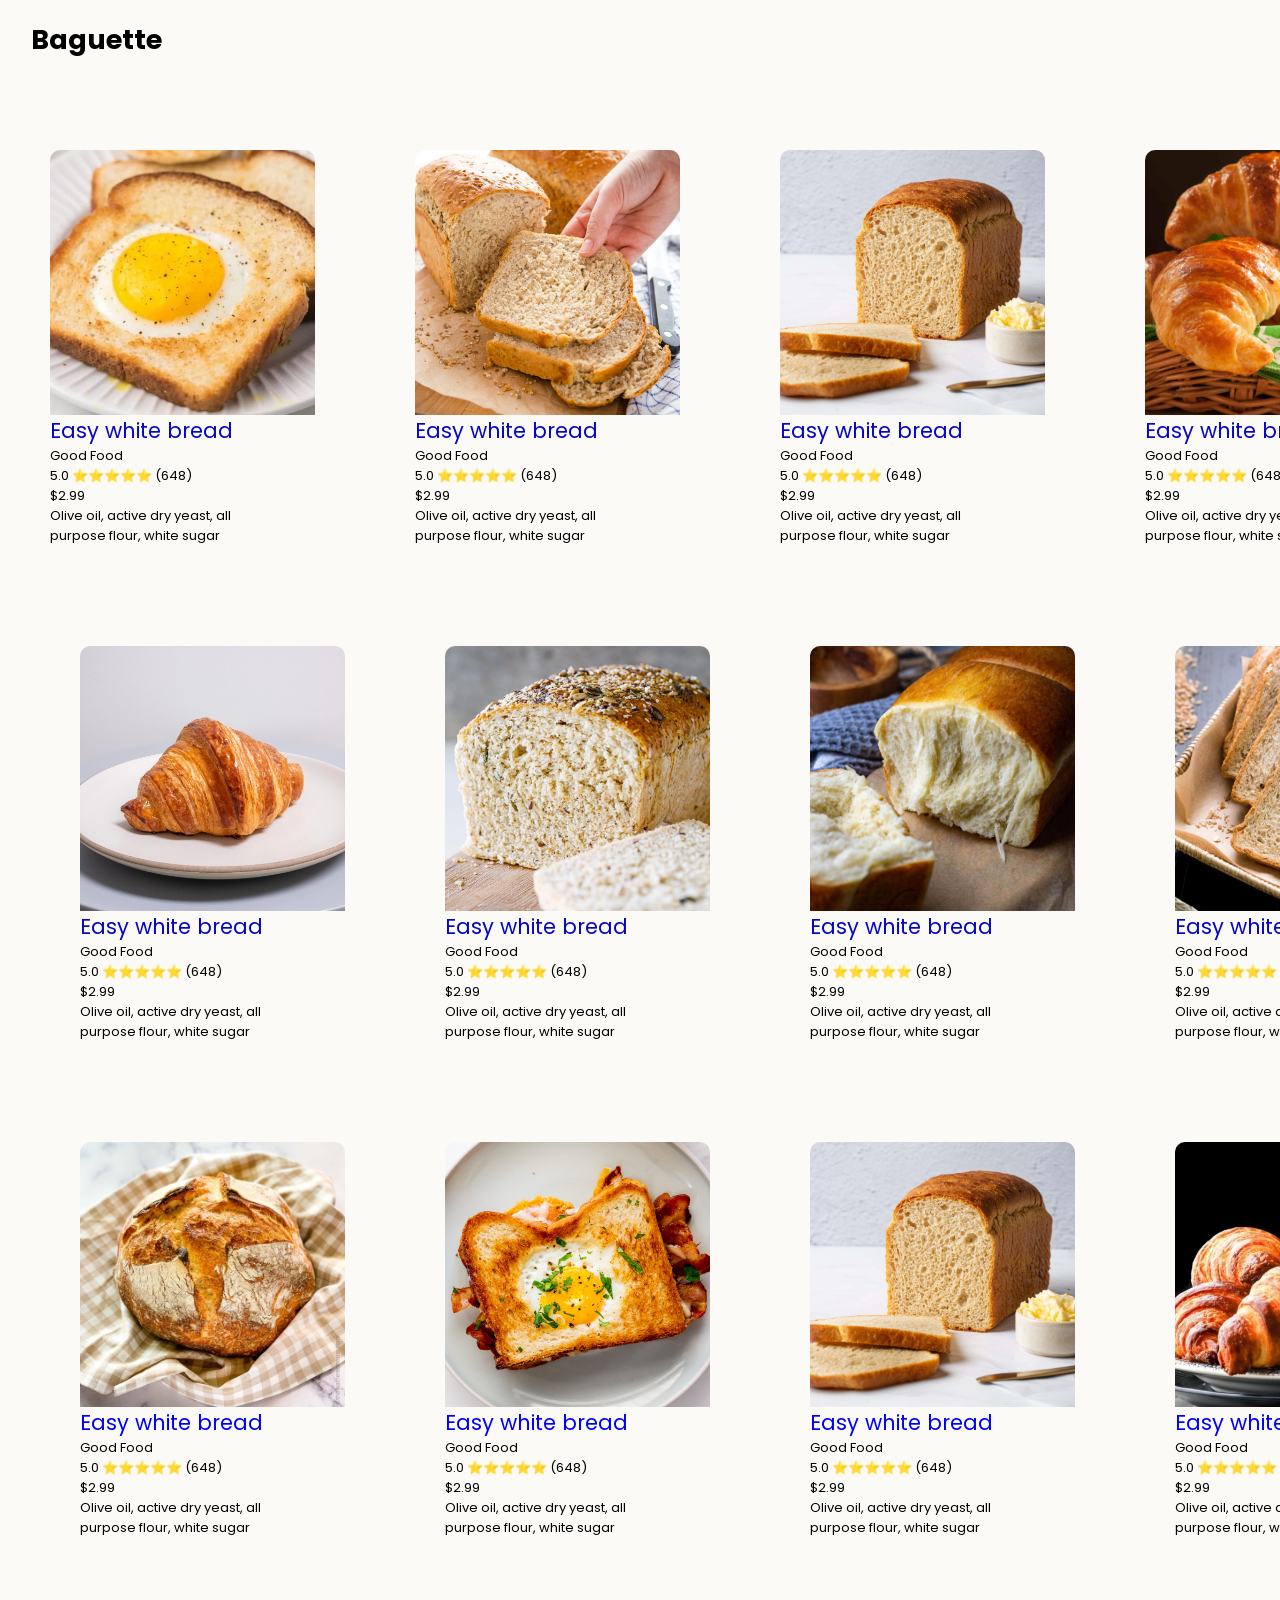
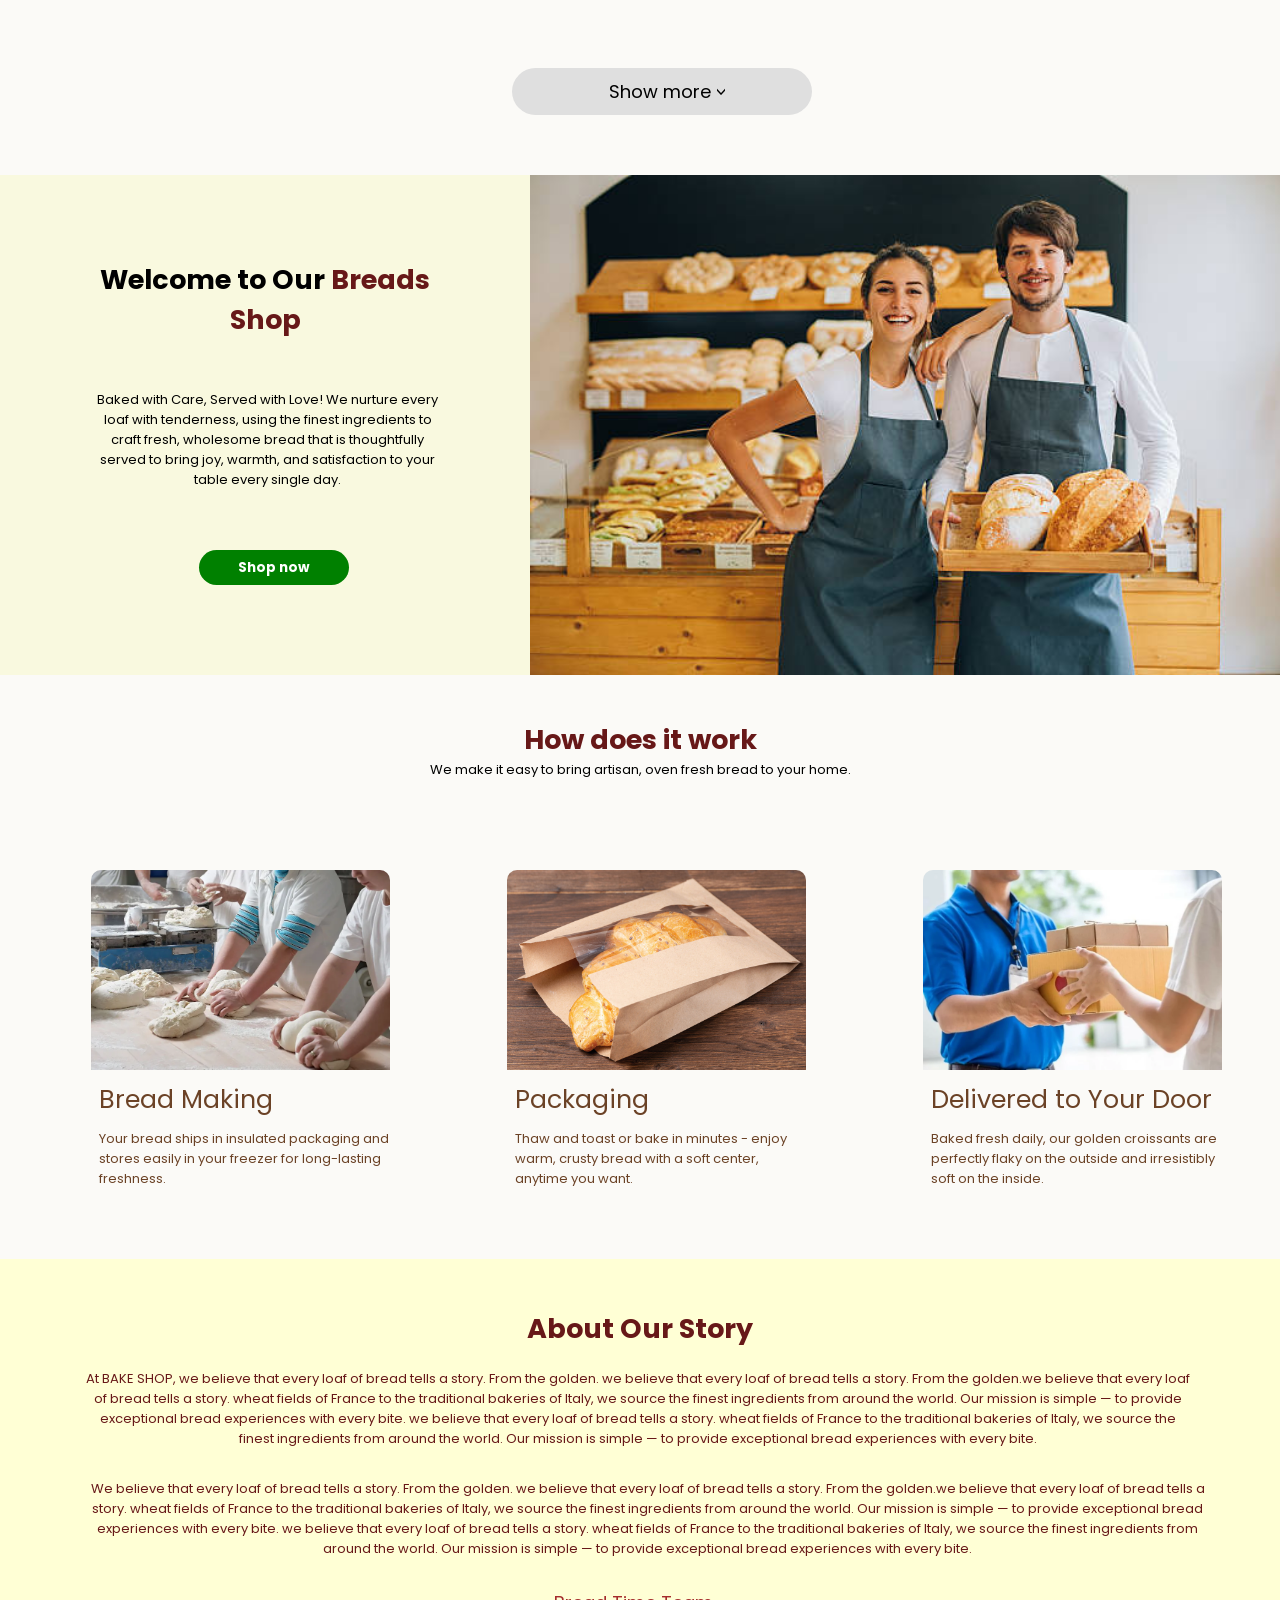
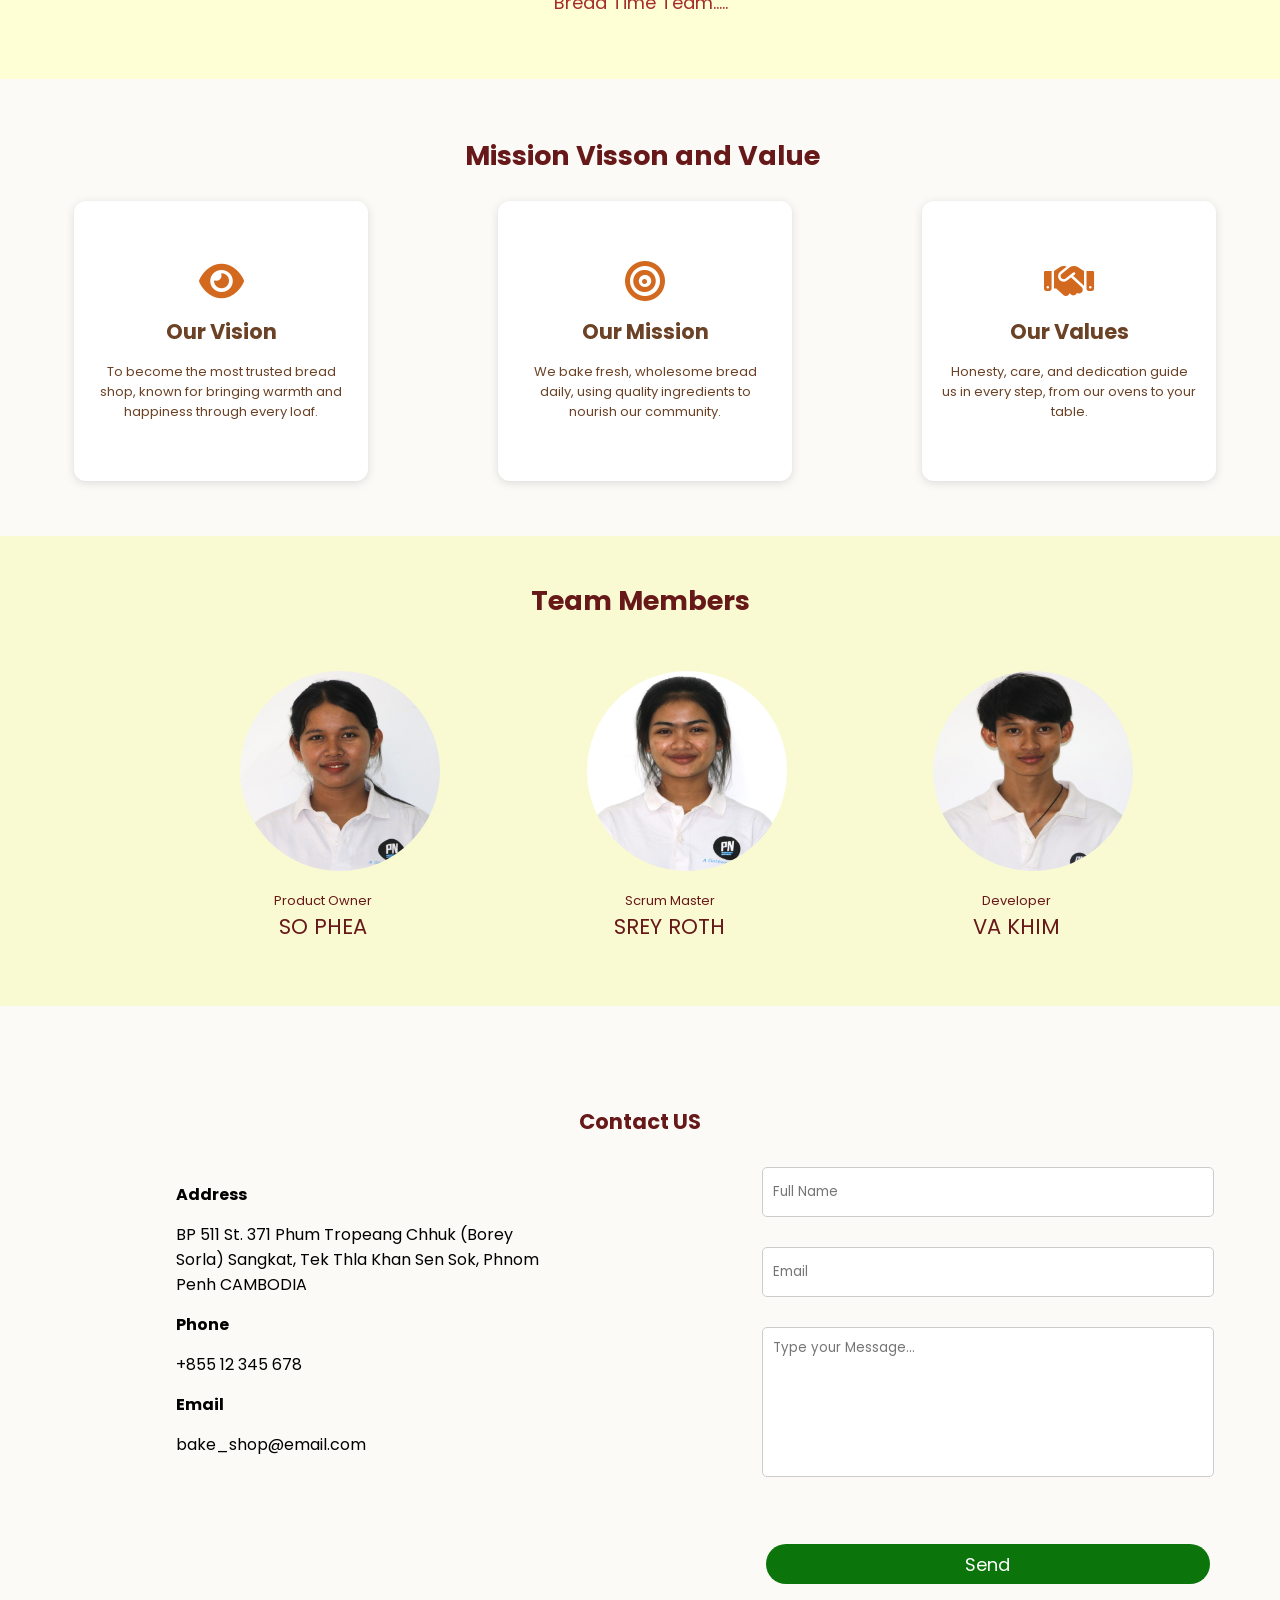
==== commit 9e9762c7: "fix because has error on vercel cannot found" ====
--- a/index.html
+++ b/index.html
@@ -171,7 +171,7 @@
                         <img src="../images/easy-whole-grain-sandwich-bread-fb-ig-6-scaled.webp" alt="">
                     </div>
                     <div class="container-text">
-                        <h3>Easy white bread</h3>
+                        <h3>Boule</h3>
                         <p>Good Food</p>
                         <p>5.0 ⭐⭐⭐⭐⭐ (648)</p>
                         <p>$2.99</p>
@@ -185,7 +185,7 @@
                         <img src="../images/WheatBreadLoaf_45e6b874-d81e-4363-9772-1f91150a34a7.jpg" alt="">
                     </div>
                     <div class="container-text">
-                        <h3>Easy white bread</h3>
+                        <h3>Krosant</h3>
                         <p>Good Food</p>
                         <p>5.0 ⭐⭐⭐⭐⭐ (648)</p>
                         <p>$2.99</p>
@@ -215,7 +215,7 @@
                         <img src="../images/plain-croissant_1024x1024@2x.webp" alt="">
                     </div>
                     <div class="container-text">
-                        <h3>Easy white bread</h3>
+                        <h3>Boule</h3>
                         <p>Good Food</p>
                         <p>5.0 ⭐⭐⭐⭐⭐ (648)</p>
                         <p>$2.99</p>
@@ -243,7 +243,7 @@
                         <img src="../images/Square-2024.10.04-Sourdough-milk-bread-0693.jpg" alt="">
                     </div>
                     <div class="container-text">
-                        <h3>Easy white bread</h3>
+                        <h3>White bread</h3>
                         <p>Good Food</p>
                         <p>5.0 ⭐⭐⭐⭐⭐ (648)</p>
                         <p>$2.99</p>
@@ -257,7 +257,7 @@
                         <img src="../images/wholewheat-bread_(1).jpg" alt="">
                     </div>
                     <div class="container-text">
-                        <h3>Easy white bread</h3>
+                        <h3>Krosant</h3>
                         <p>Good Food</p>
                         <p>5.0 ⭐⭐⭐⭐⭐ (648)</p>
                         <p>$2.99</p>
@@ -267,18 +267,6 @@
                     </div>
                 </div>
                 <div class="container-010">
-                    <!-- <div class="container-img">
-                    <img src="../images/croissant.png" alt="">
-                </div> -->
-                    <!-- <div class="container-text">
-                    <h3>Easy white bread</h3>
-                    <p>Good Food</p>
-                    <p>5.0 ⭐⭐⭐⭐⭐ (648)</p>
-                    <p>$2.99</p>
-                    <p>Olive oil, active dry yeast, all</p>
-                    <p>purpose flour, white sugar</p>
-
-                </div> -->
                 </div>
             </section>
             <section class="container02">
@@ -301,7 +289,7 @@
                         <img src="../images/Breakfast-grilled-cheese-4.jpg" alt="">
                     </div>
                     <div class="container-text">
-                        <h3>Easy white bread</h3>
+                        <h3>Bread</h3>
                         <p>Good Food</p>
                         <p>5.0 ⭐⭐⭐⭐⭐ (648)</p>
                         <p>$2.99</p>
@@ -315,7 +303,7 @@
                         <img src="../images/WheatBreadLoaf_45e6b874-d81e-4363-9772-1f91150a34a7.jpg" alt="">
                     </div>
                     <div class="container-text">
-                        <h3>Easy white bread</h3>
+                        <h3>Focaccia</h3>
                         <p>Good Food</p>
                         <p>5.0 ⭐⭐⭐⭐⭐ (648)</p>
                         <p>$2.99</p>
@@ -329,7 +317,7 @@
                         <img src="../images/croissant.png" alt="">
                     </div>
                     <div class="container-text">
-                        <h3>Easy white bread</h3>
+                        <h3>Ciabatta</h3>
                         <p>Good Food</p>
                         <p>5.0 ⭐⭐⭐⭐⭐ (648)</p>
                         <p>$2.99</p>
--- a/style/index.css
+++ b/style/index.css
@@ -1,1334 +1,1301 @@
-@import url('https://fonts.googleapis.com/css2?family=Fira+Sans:ital,wght@0,100;0,200;0,300;0,400;0,500;0,600;0,700;0,800;0,900;1,100;1,200;1,300;1,400;1,500;1,600;1,700;1,800;1,900&family=Open+Sans:ital,wght@0,300..800;1,300..800&family=Poppins:ital,wght@0,100;0,200;0,300;0,400;0,500;0,600;0,700;0,800;0,900;1,100;1,200;1,300;1,400;1,500;1,600;1,700;1,800;1,900&display=swap');
+@import url("https://fonts.googleapis.com/css2?family=Fira+Sans:ital,wght@0,100;0,200;0,300;0,400;0,500;0,600;0,700;0,800;0,900;1,100;1,200;1,300;1,400;1,500;1,600;1,700;1,800;1,900&family=Open+Sans:ital,wght@0,300..800;1,300..800&family=Poppins:ital,wght@0,100;0,200;0,300;0,400;0,500;0,600;0,700;0,800;0,900;1,100;1,200;1,300;1,400;1,500;1,600;1,700;1,800;1,900&display=swap");
 
 * {
+  margin: 0;
+  padding: 0;
+  font-family: "Poppins", sans-serif, Garamond;
+  font-weight: 400;
+  font-style: normal;
+}
+
+body {
+  overflow-x: auto;
+  overflow-x: hidden;
+  background: rgb(251, 250, 247);
+}
+
+html {
+  scroll-behavior: smooth;
+}
+
+.navbar {
+  display: block;
+}
+
+.marquee-container {
+  width: 100%;
+  overflow: hidden;
+  border: 0px;
+  background-color: white;
+}
+
+.marquee-text {
+  display: inline-block;
+  white-space: nowrap;
+  padding-left: 100%;
+  animation: scroll-left 50s linear infinite;
+  font-size: 16px;
+  color: black;
+  border: 0px;
+}
+
+@keyframes scroll-left {
+  0% {
+    transform: translateX(0%);
+  }
+
+  100% {
+    transform: translateX(-100%);
+  }
+}
+
+.navbar {
+  width: 100%;
+  height: 50px;
+  background: black;
+  position: fixed;
+  z-index: 1;
+}
+
+.img {
+  width: 160px;
+  object-fit: contain;
+}
+
+.navbar-h2 {
+  padding-left: 50px;
+}
+
+.padding {
+  padding-right: 20px;
+}
+
+.font {
+  font-size: 40px;
+}
+
+.magin {
+  margin: 20px 20px;
+}
+
+.between {
+  justify-content: space-between;
+}
+
+.diplay {
+  display: flex;
+}
+
+.align {
+  align-items: center;
+}
+
+.list {
+  margin-right: 25px;
+}
+
+.column {
+  flex-direction: column;
+}
+
+.justify {
+  justify-content: center;
+}
+
+.row {
+  flex-direction: row;
+}
+
+.text-d {
+  text-decoration: none;
+}
+
+.bg-orange {
+  background: rgba(56, 10, 2, 0.934);
+}
+
+.bg-gray {
+  background: rgb(235, 236, 226);
+}
+
+.color {
+  /* color: #924c06; */
+  color: white;
+  font-weight: bold;
+}
+
+.color:hover {
+  color: rgb(255, 213, 134);
+}
+
+.gap {
+  gap: 80px;
+}
+
+.list {
+  list-style-type: none;
+}
+
+a:hover {
+  color: blueviolet;
+}
+
+.around {
+  justify-content: space-around;
+}
+
+.bg-blue {
+  color: blue;
+}
+
+.bold {
+  font-weight: bold;
+  font-weight: 90px;
+}
+
+.nav ul {
+  list-style: none;
+  display: flex;
+  gap: 20px;
+  padding-bottom: 5px;
+  padding-right: 50px;
+}
+
+.nav ul a {
+  color: white;
+  font-weight: bold;
+  font-size: 18px;
+}
+
+.nav ul a:hover {
+  color: rgb(255, 213, 134);
+}
+
+.header {
+  display: block;
+  width: 100%;
+  margin: 0;
+  padding: 0;
+}
+
+.content-bg {
+  background-image: url("../images/pexels-james-collington-2147687246-30153444.jpg");
+  background-repeat: no-repeat;
+  background-size: cover;
+  object-fit: cover;
+  height: 700px;
+  width: 100%;
+  z-index: 1;
+}
+
+.main-content {
+  transition: 0.5s ease-in-out;
+}
+
+.main-content:hover {
+  transform: translateY(20px);
+}
+
+.main-content:before {
+  content: "";
+  position: absolute;
+  top: 0;
+  left: 0;
+  width: 100%;
+  height: 680px;
+  z-index: 0;
+  transition: 0.5s all;
+  opacity: 0;
+}
+
+.content-hover button {
+  margin-top: 35%;
+  margin-left: 44%;
+  border-radius: 50px;
+  width: 290px;
+  height: 50px;
+  color: rgba(255, 255, 255, 0.856);
+  border: 0;
+  font-weight: bold;
+  background: rgb(11, 175, 11);
+}
+
+.main-content .content-hover {
+  position: relative;
+  transform: translateY(30px);
+  opacity: 1;
+  transition: 0.5s all;
+}
+
+.main-content:hover:before {
+  opacity: 1;
+  background: linear-gradient(
+    to top,
+    rgba(0, 0, 0, 0.666),
+    rgba(16, 16, 16, 0.208)
+  );
+}
+
+.main-content:hover .content-hover {
+  opacity: 1;
+  transform: translateY(20px);
+}
+
+.content {
+  background-size: cover;
+  background-repeat: no-repeat;
+  padding-left: 30px;
+  padding-top: 50px;
+  height: 380px;
+  width: 100%;
+}
+
+.content-p {
+  padding-left: 50px;
+  padding-top: 100px;
+}
+
+.accent {
+  color: #b5622b;
+  font-weight: bold;
+}
+
+.h1-text {
+  color: rgb(177, 170, 170);
+  font-weight: bold;
+}
+
+.best-seller {
+  height: 500px;
+  padding-top: 10px;
+}
+
+.best-seller-h2 {
+  font-weight: bold;
+}
+
+.best-seller-text {
+  text-align: center;
+  padding-top: 30px;
+  padding-left: 100px;
+}
+
+.best-seller-card {
+  display: flex;
+  height: 75%;
+  justify-content: space-around;
+  margin-top: 90px;
+}
+
+.best-seller-01 {
+  transition: transform 0.2s;
+  background-color: rgb(249, 249, 223);
+  width: 20%;
+  border-radius: 10px;
+  box-shadow: rgba(0, 0, 0, 0.15) 1.95px 1.95px 2.6px;
+}
+
+.best-seller-02 {
+  transition: transform 0.2s;
+  background-color: rgb(249, 249, 223);
+  width: 20%;
+  border-radius: 10px;
+  box-shadow: rgba(0, 0, 0, 0.15) 1.95px 1.95px 2.6px;
+}
+
+.best-seller-03 {
+  transition: transform 0.2s;
+  background-color: rgb(249, 249, 223);
+  width: 20%;
+  border-radius: 10px;
+  box-shadow: rgba(0, 0, 0, 0.15) 1.95px 1.95px 2.6px;
+}
+.card:hover {
+  transform: translateY(-5px);
+}
+img {
+  display: flex;
+  width: 100%;
+  height: 200px;
+  border-radius: 10px 10px 0px 0px;
+}
+p {
+  font-size: small;
+}
+
+.text {
+  padding-left: 8px;
+  font-size: 1.2em;
+  margin: 10px 0;
+  color: #6b4226;
+}
+
+.h1-text {
+  padding-left: 5px;
+}
+
+.text p {
+  padding-top: 10px;
+}
+
+.price {
+  display: flex;
+}
+
+.best-seller-detail {
+  padding-top: 150px;
+  padding-bottom: 50px;
+}
+
+.best-seller-detail01 {
+  display: flex;
+  padding-bottom: 90px;
+  padding-left: 60px;
+  padding-right: 62px;
+  width: 80%;
+}
+
+.best-seller-h2 {
+  color: rgb(103, 24, 24);
+}
+
+.best-seller-detail01 img {
+  width: fit-content;
+  margin-left: 40px;
+}
+
+.best-seller-detail01 p {
+  padding-left: 15px;
+  padding-right: 11px;
+  padding-top: 28px;
+  margin-left: 100px;
+  border-radius: 5px;
+  box-shadow: rgba(50, 50, 93, 0.25) 0px 6px 12px -2px,
+    rgba(0, 0, 0, 0.3) 0px 3px 7px -3px;
+}
+
+.best-seller-detail02 {
+  display: flex;
+  padding-bottom: 90px;
+  padding-right: 62px;
+}
+
+.best-seller-detail02 p {
+  padding-left: 15px;
+  padding-right: 11px;
+  margin-right: 25px;
+  padding-top: 28px;
+  margin-left: 100px;
+  border-radius: 5px;
+  box-shadow: rgba(50, 50, 93, 0.25) 0px 6px 12px -2px,
+    rgba(0, 0, 0, 0.3) 0px 3px 7px -3px;
+}
+
+.best-seller-detail02 img {
+  width: fit-content;
+  margin-left: 70px;
+}
+
+.best-seller-detail03 {
+  display: flex;
+  padding-left: 60px;
+  padding-right: 62px;
+  width: 80%;
+}
+
+.best-seller-detail03 p {
+  padding-left: 15px;
+  padding-right: 11px;
+  padding-top: 28px;
+  margin-left: 100px;
+  border-radius: 5px;
+  box-shadow: rgba(50, 50, 93, 0.25) 0px 6px 12px -2px,
+    rgba(0, 0, 0, 0.3) 0px 3px 7px -3px;
+}
+
+.best-seller-detail03 img {
+  width: fit-content;
+  margin-left: 40px;
+}
+
+.recipes h1 {
+  padding-top: 40px;
+  padding-bottom: 40px;
+  padding-right: 85%;
+}
+
+.container {
+  display: flex;
+  padding-left: 100px;
+  gap: 100px;
+}
+
+.container-text h3 {
+  color: blue;
+}
+
+.card img {
+  transition: transform 0.5s ease;
+}
+
+.card img:hover {
+  transform: scale(1.05);
+}
+
+.container-img img {
+  width: 265px;
+  height: auto;
+  transition: transform 0.5s ease;
+}
+
+.container-img img:hover {
+  transform: scale(1.05);
+}
+
+.container h3 {
+  color: rgb(6, 6, 198);
+}
+
+.container01 {
+  display: flex;
+  padding-top: 50px;
+  padding-left: 100px;
+  gap: 100px;
+  margin-left: 30px;
+}
+
+.container01 h3 {
+  color: rgb(6, 6, 198);
+}
+
+.container02 {
+  display: flex;
+  padding-top: 50px;
+  padding-left: 100px;
+  gap: 100px;
+  margin-left: 30px;
+}
+
+.show-more {
+  margin-left: 40%;
+  width: 300px;
+  border-radius: 30px;
+  background: rgb(223, 223, 223);
+  text-align: center;
+  margin-top: 80px;
+  padding-bottom: 10px;
+}
+
+.show-more01 {
+  margin-left: 5px;
+  transform: rotate(90deg);
+  display: inline-block;
+  padding-left: 10px;
+}
+
+.show-more span,
+a {
+  padding-left: 10px;
+  color: black;
+  padding-top: 10px;
+  text-decoration: none;
+}
+
+.show-more:hover {
+  background: rgb(201, 200, 200);
+  color: black;
+}
+
+#shop {
+  padding-bottom: 10px;
+}
+
+.shop {
+  background-color: lightgoldenrodyellow;
+  height: 300px;
+  margin-top: 100px;
+}
+
+.shop h1 {
+  padding-top: 100px;
+}
+
+.search-container {
+  padding: 20px;
+  text-align: center;
+}
+
+.search-box {
+  display: flex;
+  align-items: center;
+  background-color: #fff;
+  border-radius: 10px;
+  max-width: 500px;
+  margin: 0 auto;
+  box-shadow: 0 2px 4px rgba(0, 0, 0, 0.1);
+}
+
+.search-icon {
+  padding: 10px 12px;
+}
+
+#searchInput {
+  flex: 1;
+  border: none;
+  border-radius: 10px;
+  outline: none;
+  padding: 10px 12px;
+  font-size: 16px;
+  color: #495057;
+}
+
+.scroll-container {
+  width: 100%;
+  height: 260px;
+  overflow-x: auto;
+  white-space: nowrap;
+  padding: 10px;
+  padding-top: 30px;
+  overflow-y: hidden;
+}
+
+.definition {
+  display: inline-block;
+  width: 250px;
+  margin-right: 10px;
+  vertical-align: top;
+  text-align: center;
+  border-radius: 0;
+  z-index: 1;
+}
+
+.wrapper {
+  position: relative;
+  transition: 0.5s ease-in-out;
+}
+
+.info {
+  color: white;
+}
+
+.wrapper .info {
+  position: relative;
+  z-index: 3;
+  transform: translateY(30px);
+  opacity: 1;
+  transition: 0.5s all;
+}
+
+.wrapper:hover {
+  transform: translateY(20px);
+}
+
+.wrapper:before {
+  content: "";
+  position: absolute;
+  top: 0;
+  left: 0;
+  border-radius: 10px;
+  display: block;
+  width: 100%;
+  height: 100%;
+  background: linear-gradient(
+    to bottom,
+    rgba(0, 0, 0, 0.774),
+    rgba(235, 186, 8, 0.785)
+  );
+  z-index: 0;
+  transition: 0.5s all;
+  opacity: 0;
+}
+
+.wrapper:hover:before {
+  opacity: 1;
+}
+
+.wrapper .info {
+  position: relative;
+  z-index: 3;
+  opacity: 0;
+  transform: translateY(30px);
+  transition: 0.5 all;
+}
+
+.wrapper:hover .info {
+  opacity: 1;
+  transform: translateY(0px);
+}
+
+.definition img {
+  height: 200px;
+}
+
+.definition p {
+  width: 10%;
+}
+
+.aboutPage {
+  display: flex;
+  margin-top: 60px;
+  height: 500px;
+  width: 100%;
+  justify-content: flex-end;
+  background-color: rgb(249, 249, 223);
+}
+
+.aboutPage-img img {
+  width: 750px;
+  border-radius: 0;
+  height: fit-content;
+}
+.aboutPage-p {
+  padding-top: 40px;
+  padding-left: 70px;
+  padding-right: 70px;
+}
+
+.aboutPage-p p {
+  padding-top: 50px;
+  width: 90%;
+  padding-left: 22px;
+  text-align: center;
+}
+
+.aboutPage button {
+  background: green;
+  width: 150px;
+  color: white;
+  margin-left: 120px;
+  font-weight: bold;
+  height: 35px;
+  border: 0;
+  margin-top: 60px;
+  border-radius: 20px;
+  margin-left: 33%;
+}
+
+.aboutPage button:hover {
+  background-color: rgb(29, 159, 29);
+}
+
+.delivery-text,
+h1 {
+  font-weight: bold;
+  padding-top: 45px;
+  text-align: center;
+}
+
+.delivery-01 {
+  width: 20%;
+}
+
+.h1-delivery {
+  color: rgb(103, 24, 24);
+  font-weight: bold;
+}
+
+.delivery text {
+  background: #1313f6;
+}
+
+.delivery-card {
+  display: flex;
+  height: fit-content;
+  justify-content: space-around;
+  margin-top: 90px;
+  margin-left: 33px;
+  margin-bottom: 60px;
+}
+
+.card:hover {
+  transform: translateY(-5px);
+}
+
+.delivery-card-01 {
+  transition: transform 0.2s;
+  width: 24%;
+  border-radius: 10px;
+}
+
+.delivery-card-02 {
+  transition: transform 0.2s;
+  width: 24%;
+  border-radius: 10px;
+}
+
+.delivery-card-03 {
+  transition: transform 0.2s;
+  width: 24%;
+  border-radius: 10px;
+}
+.delivery-card-text {
+  padding-left: 8px;
+  font-size: 1.2em;
+  margin: 10px 0;
+  color: #6b4226;
+}
+
+.delivery-card-text p {
+  padding-top: 10px;
+}
+
+.our-story {
+  height: 370px;
+  background-color: rgb(255, 255, 213);
+  padding-top: 50px;
+  margin-bottom: 20px;
+  color: rgb(103, 24, 24);
+}
+
+.our-story-h2 {
+  margin-bottom: 30px;
+  padding-left: 5px;
+}
+
+.our-story,
+h2 {
+  text-align: center;
+  font-weight: bold;
+}
+
+.our-story-h2 {
+  font-weight: bold;
+  color: rgb(103, 24, 24);
+}
+
+.our-story our-story-p {
+  font-size: 24px;
+}
+
+.our-story-p {
+  padding-bottom: 70px;
+  padding-left: 5%;
+  width: 92%;
+}
+
+.our-story-p1 {
+  padding: 20px 50px 30px 20px;
+}
+
+.our-story-p2 {
+  padding: 0px 30px 30px 20px;
+}
+
+.our-story-p3 {
+  font-size: 18px;
+  color: #a52c2c;
+  padding-top: 0px;
+  padding-right: 23px;
+}
+
+.why-choose-us {
+  height: 400px;
+  padding-top: 50px;
+}
+
+.why-choose-us-h2 {
+  padding-left: 5px;
+  font-weight: bold;
+  color: rgb(103, 24, 24);
+}
+
+.choose-us {
+  display: flex;
+  align-items: center;
+  justify-content: space-around;
+  margin-top: 25px;
+}
+
+.reasons {
+  display: grid;
+  grid-template-columns: repeat(auto-fit, minmax(250px, 1fr));
+  gap: 120px;
+  max-width: 90%;
+}
+
+.reason {
+  align-items: center;
+  height: 240px;
+  background: #fff;
+  padding: 20px;
+  border-radius: 12px;
+  margin-left: 10px;
+  box-shadow: rgba(99, 99, 99, 0.2) 0px 2px 8px 0px;
+  transition: transform 0.3s;
+}
+
+.reason:hover {
+  transform: translateY(-8px);
+}
+
+.reason i {
+  font-size: 40px;
+  color: #d2691e;
+  margin-bottom: 15px;
+  padding-top: 40px;
+}
+
+.reason p {
+  padding-top: 15px;
+  text-align: center;
+  color: #6b4226;
+  font-size: small;
+}
+
+.reason h3 {
+  text-align: center;
+  font-weight: bold;
+  color: #6b4226;
+}
+
+.team-members {
+  height: 470px;
+  background: lightgoldenrodyellow;
+}
+
+.members {
+  display: flex;
+  padding-left: 240px;
+  padding-top: 50px;
+}
+
+.member01 {
+  width: 500px;
+  height: 350px;
+}
+
+.member01-text {
+  padding-top: 20px;
+  padding-left: 10px;
+}
+
+.member01 img {
+  width: 200px;
+  height: 200px;
+  border-radius: 50%;
+}
+
+.member02 {
+  width: 500px;
+  height: 350px;
+}
+
+.member02 img {
+  width: 200px;
+  height: 200px;
+  border-radius: 50%;
+}
+
+.member03 {
+  width: 500px;
+  height: 350px;
+}
+
+.member03 img {
+  width: 200px;
+  height: 200px;
+  border-radius: 50%;
+}
+
+.member01-text {
+  padding-right: 55%;
+}
+
+#contact {
+  padding-top: 55px;
+}
+
+.get-touch {
+  display: flex;
+  padding-top: 30px;
+}
+
+.us-text {
+  width: 55%;
+  padding-left: 25%;
+  color: black;
+  text-align: start;
+  font-size: 32px;
+}
+
+.us-text p {
+  padding-top: 15px;
+  font-size: 16px;
+}
+
+.address {
+  font-weight: bold;
+}
+
+.form-container {
+  border-radius: 5px;
+  border: 0;
+  padding-right: 10px;
+  width: 80%;
+  padding-bottom: 4%;
+}
+
+.form-container p {
+  width: 100%;
+  color: black;
+  padding-right: 120px;
+}
+
+.form-container h2 {
+  color: #1a1a1a;
+  margin-bottom: 30px;
+  margin-top: 30px;
+  padding-right: 120px;
+}
+
+.form-container input,
+.form-container textarea {
+  width: 80%;
+  margin-bottom: 30px;
+  padding: 10px;
+  height: 50px;
+  border: 0;
+  border: 1px solid #ccc;
+  border-radius: 5px;
+  box-sizing: border-box;
+}
+
+.form-container textarea {
+  height: 150px;
+  resize: none;
+}
+
+.button {
+  padding-right: 120px;
+  padding-bottom: 50px;
+}
+
+.form-container button {
+  width: 100%;
+  height: 40px;
+  background-color: rgb(11, 117, 11);
+  border: none;
+  border-radius: 25px;
+  color: #fff;
+  font-size: 1em;
+  cursor: pointer;
+  margin-top: 30px;
+  margin-left: 60px;
+}
+
+.form-container button:hover {
+  background-color: rgb(29, 159, 29);
+}
+
+.location {
+  width: 100%;
+  height: fit-content;
+}
+
+.location h2 {
+  color: black;
+  padding-right: 10%;
+  margin-top: 30px;
+}
+
+.contact-text {
+  margin-right: 40px;
+}
+
+.carousel-container {
+  width: 100%;
+  overflow: hidden;
+  background: #f4f4f4;
+  padding: 20px 0;
+}
+
+.carousel {
+  display: flex;
+  animation: scroll 10s linear infinite;
+}
+
+.carousel img {
+  height: 100px;
+  margin: 0 20px;
+}
+
+@keyframes scroll {
+  0% {
+    transform: translateX(-50%);
+  }
+
+  100% {
+    transform: translateX(0);
+  }
+}
+
+.carousel:hover {
+  animation-play-state: paused;
+}
+
+.location iframe {
+  height: 420px;
+  padding-top: 30px;
+  width: 100%;
+}
+
+footer {
+  background: black;
+  color: #ddd;
+  padding: 40px 20px;
+}
+
+.footer-container {
+  margin-left: 190px;
+  max-width: 1200px;
+  display: flex;
+  justify-content: space-between;
+  gap: 30px;
+}
+
+.footer-section {
+  flex: 1 1 250px;
+}
+
+.footer-section h3 {
+  color: #d19346;
+  margin-bottom: 15px;
+  font-size: 18px;
+}
+
+.footer-section p,
+.footer-section a {
+  color: white;
+  font-size: 14px;
+  text-decoration: none;
+  line-height: 1.6;
+}
+
+.footer-section a:hover {
+  color: #7512f6;
+}
+
+.social-icons a {
+  display: inline-block;
+  margin-right: 12px;
+  font-size: 18px;
+  color: white;
+  transition: color 0.3s;
+}
+
+.social-icons a:hover {
+  color: #1313f6;
+}
+
+.footer-bottom {
+  text-align: center;
+  margin-top: 30px;
+  border-top: 1px solid #444;
+  padding-top: 15px;
+  font-size: 13px;
+  color: white;
+}
+
+@media (min-width: 1024px) {
+  * {
     margin: 0;
     padding: 0;
-    font-family: "Poppins", sans-serif, Garamond;
-    font-weight: 400;
-    font-style: normal;
-}
-
-body {
+  }
+
+  body {
+    font-size: 18px;
     overflow-x: auto;
     overflow-x: hidden;
-    background: rgb(251, 250, 247);
-
-}
-
-html {
-    scroll-behavior: smooth;
-}
-
-
-.navbar {
-    display: block;
-}
-
-.marquee-container {
+  }
+
+  .navbar {
     width: 100%;
-    overflow: hidden;
-    border: 0px;
-    background-color: white;
-}
-
-.marquee-text {
-    display: inline-block;
-    white-space: nowrap;
-    padding-left: 100%;
-    animation: scroll-left 50s linear infinite;
-    font-size: 16px;
-    color: black;
-    border: 0px;
-}
-
-@keyframes scroll-left {
-    0% {
-        transform: translateX(0%);
-    }
-
-    100% {
-        transform: translateX(-100%);
-    }
-}
-
-
-.navbar {
-    width: 100%;
-    height: 50px;
-    background: black;
-    position: fixed;
-    z-index: 1;
-}
-
-.img {
-    width: 160px;
-    object-fit: contain;
-}
-
-.navbar-h2 {
-    padding-left: 50px;
-}
-
-.padding {
-
-    padding-right: 20px;
-}
-
-.font {
-    font-size: 40px;
-}
-
-.magin {
-
-    margin: 20px 20px;
-}
-
-.between {
-
-    justify-content: space-between;
-}
-
-.diplay {
-
-    display: flex;
-}
-
-.align {
-
-    align-items: center;
-}
-
-.list {
-    margin-right: 25px;
-}
-
-.column {
-    flex-direction: column;
-}
-
-.justify {
-    justify-content: center;
-}
-
-.row {
-    flex-direction: row;
-}
-
-.text-d {
-    text-decoration: none;
-}
-
-.bg-orange {
-    background: rgba(56, 10, 2, 0.934);
-}
-
-.bg-gray {
-    background: rgb(235, 236, 226);
-}
-
-.color {
-    /* color: #924c06; */
-    color: white;
-    font-weight: bold;
-}
-
-.color:hover {
-    color: rgb(255, 213, 134);
-}
-
-.gap {
-    gap: 80px;
-}
-
-.list {
-    list-style-type: none;
-}
-
-a:hover {
-    color: blueviolet;
-}
-
-.around {
-    justify-content: space-around;
-}
-
-.bg-blue {
-    color: blue;
-}
-
-.bold {
-    font-weight: bold;
-    font-weight: 90px;
-}
-
-.nav ul {
-    list-style: none;
-    display: flex;
-    gap: 20px;
-    padding-bottom: 5px;
-    padding-right: 50px;
-}
-
-.nav ul a {
-    color: white;
-    font-weight: bold;
+  }
+
+  .content-hover {
+    margin-bottom: 30%;
+  }
+  .container {
+    display: grid;
+    padding: 50px;
+    grid-template-columns: 1fr 1fr 1fr 1fr;
+  }
+  .container01 {
+    padding: 50px;
+  }
+  .container02 {
+    padding: 50px;
+  }
+}
+
+@media (min-width: 768px) and (max-width: 1023px) {
+  * {
+    margin-top: 0px;
+  }
+
+  body {
     font-size: 18px;
-
-
-}
-
-.nav ul a:hover {
-    color: rgb(255, 213, 134);
-}
-
-.header {
-
-    display: block;
-    width: 100%;
-    margin: 0;
-    padding: 0;
-
-}
-
-.content-bg {
+    overflow-x: auto;
+    overflow-x: hidden;
+  }
+
+  .content-bg {
     background-image: url("../images/pexels-james-collington-2147687246-30153444.jpg");
     background-repeat: no-repeat;
-    background-size: cover;
-    object-fit: cover;
-    height: 700px;
     width: 100%;
-    z-index: 1;
-
-}
-
-.main-content {
-    transition: 0.5s ease-in-out;
-
-}
-
-.main-content:hover {
-    transform: translateY(20px);
-}
-
-.main-content:before {
-    content: "";
-    position: absolute;
-    top: 0;
-    left: 0;
+  }
+
+  .main-content:before {
+    height: 680px;
+  }
+  .content-hover {
+    margin-bottom: 40%;
+  }
+
+  .best-seller {
+    height: 850px;
+  }
+
+  .best-seller-card {
+    display: grid;
+    padding: 30px;
+    gap: 30px;
+    grid-template-columns: 1fr 1fr;
+    padding-bottom: 30%;
+  }
+
+  .best-seller-01 {
+    width: fit-content;
+  }
+
+  .best-seller-02 {
+    width: fit-content;
+  }
+
+  .best-seller-03 {
+    width: fit-content;
+  }
+
+  .best-seller-detail01 img {
+    width: 40%;
+  }
+
+  .best-seller-detail02 img {
+    width: 40%;
+  }
+
+  .best-seller-detail03 img {
+    width: 40%;
+  }
+
+  .recipes {
+    padding-left: 30px;
+  }
+
+  .container {
+    display: grid;
+    grid-template-columns: 1fr 1fr;
+  }
+
+  .container01 {
+    display: grid;
+    grid-template-columns: 1fr 1fr;
+  }
+
+  .container02 {
+    display: grid;
+    grid-template-columns: 1fr 1fr;
+  }
+
+  .show-more {
+    margin-left: 31%;
+  }
+
+  .form-container {
     width: 100%;
-    height: 680px;
-    z-index: 0;
-    transition: 0.5s all;
-    opacity: 0;
-}
-
-.content-hover button {
-    margin-top: 35%;
-    margin-left: 44%;
-    border-radius: 50px;
-    width: 290px;
-    height: 50px;
-    color: rgba(255, 255, 255, 0.856);
-    border: 0;
-    font-weight: bold;
-    background: rgb(11, 175, 11);
-
-}
-
-.main-content .content-hover {
-    position: relative;
-    transform: translateY(30px);
-    opacity: 1;
-    transition: 0.5s all;
-}
-
-.main-content:hover:before {
-    opacity: 1;
-    background: linear-gradient(to top, rgba(0, 0, 0, 0.666), rgba(16, 16, 16, 0.208));
-}
-
-.main-content:hover .content-hover {
-    opacity: 1;
-    transform: translateY(20px);
-}
-
-.content {
-    background-size: cover;
-    background-repeat: no-repeat;
-    padding-left: 30px;
-    padding-top: 50px;
-    height: 380px;
+    margin-top: 20px;
+    margin-left: 70px;
+  }
+
+  .aboutPage {
+    display: block;
+    justify-content: flex-start;
     width: 100%;
-}
-
-.content-p {
+    height: 400px;
+    background: none;
+  }
+
+  .aboutPage-p {
+    width: 100%;
+    height: 400px;
+    background: lightgreen;
+  }
+
+  .aboutPage-p h1 {
+    padding-right: 15%;
+    margin-bottom: 30px;
+  }
+
+  .aboutPage-p p {
+    padding: 0;
     padding-left: 50px;
-    padding-top: 100px;
-
-
-}
-
-.accent {
-
-    color: #b5622b;
-    font-weight: bold;
-}
-
-.h1-text {
-    color: rgb(177, 170, 170);
-    font-weight: bold;
-}
-
-.best-seller {
-
-    height: 500px;
-    padding-top: 10px;
-}
-
-.best-seller-h2 {
-    font-weight: bold;
-}
-
-.best-seller-text {
-    text-align: center;
-
-}
-
-.best-seller-card {
-    display: flex;
-    height: 75%;
-    justify-content: space-around;
-    margin-top: 90px;
-}
-
-.card:hover {
-    transform: translateY(-5px);
-}
-
-.best-seller-01 {
-    transition: transform 0.2s;
-    background-color: rgb(249, 249, 223);
-    width: 20%;
-    border-radius: 10px;
-    box-shadow: rgba(0, 0, 0, 0.15) 1.95px 1.95px 2.6px;
-}
-
-.best-seller-02 {
-    transition: transform 0.2s;
-    background-color: rgb(249, 249, 223);
-    width: 20%;
-    border-radius: 10px;
-    box-shadow: rgba(0, 0, 0, 0.15) 1.95px 1.95px 2.6px;
-}
-
-.best-seller-03 {
-    transition: transform 0.2s;
-    background-color: rgb(249, 249, 223);
-    width: 20%;
-    border-radius: 10px;
-    box-shadow: rgba(0, 0, 0, 0.15) 1.95px 1.95px 2.6px;
-}
-
-img {
-    display: flex;
-    width: 100%;
-    height: 200px;
-    border-radius: 10px 10px 0px 0px;
-}
-p {
-    font-size: small;
-}
-
-.text {
-    padding-left: 8px;
-    font-size: 1.2em;
-    margin: 10px 0;
-    color: #6b4226;
-}
-
-.h1-text {
-    padding-left: 5px;
-}
-
-.text p {
-    padding-top: 10px;
-}
-
-.price {
-    display: flex;
-}
-
-.best-seller-detail {
-
-    padding-top: 150px;
-    padding-bottom: 50px;
-}
-
-.best-seller-detail01 {
-    display: flex;
-    padding-bottom: 90px;
-    padding-left: 60px;
-    padding-right: 62px;
     width: 80%;
-
-
-}
-
-.best-seller-h2 {
-    color: rgb(103, 24, 24);
-}
-
-.best-seller-detail01 img {
-
-    width: fit-content;
-    margin-left: 40px;
-}
-
-.best-seller-detail01 p {
-    padding-left: 15px;
-    padding-right: 11px;
-    padding-top: 28px;
-    margin-left: 100px;
-    border-radius: 5px;
-    box-shadow: rgba(50, 50, 93, 0.25) 0px 6px 12px -2px, rgba(0, 0, 0, 0.3) 0px 3px 7px -3px;
-
-}
-
-.best-seller-detail02 {
-    display: flex;
-    padding-bottom: 90px;
-    padding-right: 62px;
-
-}
-
-.best-seller-detail02 p {
-    padding-left: 15px;
-    padding-right: 11px;
-    margin-right: 25px;
-    padding-top: 28px;
-    margin-left: 100px;
-    border-radius: 5px;
-    box-shadow: rgba(50, 50, 93, 0.25) 0px 6px 12px -2px, rgba(0, 0, 0, 0.3) 0px 3px 7px -3px;
-
-}
-
-.best-seller-detail02 img {
-    width: fit-content;
-    margin-left: 70px;
-}
-
-.best-seller-detail03 {
-    display: flex;
-    padding-left: 60px;
-    padding-right: 62px;
-    width: 80%;
-
-}
-
-.best-seller-detail03 p {
-    padding-left: 15px;
-    padding-right: 11px;
-    padding-top: 28px;
-    margin-left: 100px;
-    border-radius: 5px;
-    box-shadow: rgba(50, 50, 93, 0.25) 0px 6px 12px -2px, rgba(0, 0, 0, 0.3) 0px 3px 7px -3px;
-
-}
-
-.best-seller-detail03 img {
-    width: fit-content;
-    margin-left: 40px;
-
-}
-
-.recipes h1 {
-    padding-top: 40px;
-    padding-bottom: 40px;
-    padding-right: 85%;
-}
-
-.container {
-    display: flex;
-    padding-left: 100px;
-    gap: 100px;
-}
-
-.container-text h3 {
-    color: blue;
-}
-
-.card img {
-    transition: transform 0.5s ease;
-}
-
-.card img:hover {
-    transform: scale(1.05);
-}
-
-.container-img img {
-    width: 265px;
-    height: auto;
-    transition: transform 0.5s ease;
-}
-
-.container-img img:hover {
-    transform: scale(1.05);
-}
-
-
-.container h3 {
-    color: rgb(6, 6, 198);
-}
-
-.container01 {
-    display: flex;
-    padding-top: 50px;
-    padding-left: 100px;
-    gap: 100px;
-
-}
-
-.container01 h3 {
-    color: rgb(6, 6, 198);
-}
-
-.container02 {
-    display: flex;
-    padding-top: 50px;
-    padding-left: 100px;
-    gap: 100px;
-}
-
-.show-more {
-    margin-left: 40%;
-    width: 300px;
-    border-radius: 30px;
-    background: rgb(223, 223, 223);
-    text-align: center;
-    margin-top: 80px;
-    padding-bottom: 10px;
-}
-
-.show-more01 {
-    margin-left: 5px;
-    transform: rotate(90deg);
-    display: inline-block;
-    padding-left: 10px;
-}
-
-.show-more span,
-a {
-    padding-left: 10px;
-    color: black;
-    padding-top: 10px;
-    text-decoration: none;
-}
-
-.show-more:hover {
-    background: rgb(201, 200, 200);
-    color: black;
-}
-
-#shop {
-    padding-bottom: 10px;
-}
-
-.shop {
-    background-color: lightgoldenrodyellow;
-    height: 300px;
-    margin-top: 100px;
-}
-
-.shop h1 {
-    padding-top: 100px;
-}
-
-.search-container {
-    padding: 20px;
-    text-align: center;
-}
-
-.search-box {
-    display: flex;
-    align-items: center;
-    background-color: #fff;
-    border-radius: 10px;
-    max-width: 500px;
-    margin: 0 auto;
-    box-shadow: 0 2px 4px rgba(0, 0, 0, 0.1);
-}
-
-.search-icon {
-    padding: 10px 12px;
-}
-
-#searchInput {
-    flex: 1;
-    border: none;
-    border-radius: 10px;
-    outline: none;
-    padding: 10px 12px;
-    font-size: 16px;
-    color: #495057;
-}
-
-.scroll-container {
-    width: 100%;
-    height: 260px;
-    overflow-x: auto;
-    white-space: nowrap;
-    padding: 10px;
-    padding-top: 30px;
-    overflow-y: hidden;
-
-
-}
-
-.definition {
-    display: inline-block;
-    width: 250px;
-    margin-right: 10px;
-    vertical-align: top;
-    text-align: center;
-    border-radius: 0;
-    z-index: 1;
-
-}
-
-.wrapper {
-    position: relative;
-    transition: 0.5s ease-in-out;
-
-}
-
-.info {
-    color: white;
-}
-
-.wrapper .info {
-    position: relative;
-    z-index: 3;
-    transform: translateY(30px);
-    opacity: 1;
-    transition: 0.5s all;
-
-}
-
-.wrapper:hover {
-    transform: translateY(20px);
-}
-
-.wrapper:before {
-    content: "";
-    position: absolute;
-    top: 0;
-    left: 0;
-    border-radius: 10px;
-    display: block;
-    width: 100%;
-    height: 100%;
-    background: linear-gradient(to bottom, rgba(0, 0, 0, 0.774), rgba(235, 186, 8, 0.785));
-    z-index: 0;
-    transition: 0.5s all;
-    opacity: 0;
-}
-
-.wrapper:hover:before {
-    opacity: 1;
-}
-
-.wrapper .info {
-    position: relative;
-    z-index: 3;
-    opacity: 0;
-    transform: translateY(30px);
-    transition: 0.5 all;
-}
-
-.wrapper:hover .info {
-    opacity: 1;
-    transform: translateY(0px);
-}
-
-.definition img {
-    height: 200px;
-}
-
-.definition p {
-    width: 10%;
-}
-
-.aboutPage {
-    display: flex;
-    margin-top: 60px;
-    height: 500px;
-    width: 100%;
-    justify-content: flex-end;
-    background-color: rgb(249, 249, 223);
-}
-
-.aboutPage-img img {
-    width: 750px;
-    border-radius: 0;
-    height: fit-content;
-
-
-}
-.aboutPage-p {
-    padding-top: 40px;
-    padding-left: 70px;  
-    padding-right: 70px;
-
-}
-
-.aboutPage-p p {
-    padding-top: 50px;
-    width: 90%;
-    padding-left: 22px;
-    text-align: center;
-}
-
-.aboutPage button {
-    background: green;
-    width: 150px;
-    color: white;
-    margin-left: 120px;
-    font-weight: bold;
-    height: 35px;
-    border: 0;
-    margin-top: 60px;
-    border-radius: 20px;
-    margin-left: 33%;
-}
-
-.aboutPage button:hover {
-    background-color: rgb(29, 159, 29)
-}
-
-.delivery-text,
-h1 {
-    font-weight: bold;
-    padding-top: 45px;
-    text-align: center;
-}
-
-.delivery-01 {
-    width: 20%;
-}
-
-.h1-delivery {
-    color: rgb(103, 24, 24);
-    font-weight: bold;
-}
-
-.delivery text {
-    background: #1313f6;
-}
-
-.delivery-card {
-    display: flex;
-    height: fit-content;
-    justify-content: space-around;
-    margin-top: 90px;
-    margin-left: 33px;
-    margin-bottom: 60px;
-
-}
-
-.card:hover {
-    transform: translateY(-5px);
-
-}
-
-.delivery-card-01 {
-    transition: transform 0.2s;
-    width: 24%;
-    border-radius: 10px;
-}
-
-.delivery-card-02 {
-    transition: transform 0.2s;
-    width: 24%;
-    border-radius: 10px;
-}
-
-.delivery-card-03 {
-    transition: transform 0.2s;
-    width: 24%;
-    border-radius: 10px;
-}
-.delivery-card-text {
-    padding-left: 8px;
-    font-size: 1.2em;
-    margin: 10px 0;
-    color: #6b4226;
-}
-
-.delivery-card-text p {
-    padding-top: 10px;
-}
-
-.our-story {
-    height: 370px;
-    background-color: rgb(255, 255, 213);
-    padding-top: 50px;
-    margin-bottom: 20px;
-    color: rgb(103, 24, 24)
-}
-
-.our-story-h2 {
-    margin-bottom: 30px;
-    padding-left: 5px;
-}
-
-.our-story,
-h2 {
-    text-align: center;
-    font-weight: bold;
-
-}
-
-.our-story-h2 {
-    font-weight: bold;
-    color: rgb(103, 24, 24);
-
-}
-
-.our-story our-story-p {
-    font-size: 24px;
-
-}
-
-.our-story-p {
-    padding-bottom: 70px;
-    padding-left: 5%;
-    width: 92%;
-}
-
-.our-story-p1 {
-    padding: 20px 50px 30px 20px;
-}
-
-.our-story-p2 {
-    padding: 0px 30px 30px 20px;
-}
-
-.our-story-p3 {
-    font-size: 18px;
-    color: #a52c2c;
-    padding-top: 0px;
-    padding-right: 23px;
-}
-
-.why-choose-us {
-    height: 400px;
-    padding-top: 50px;
-}
-
-.why-choose-us-h2 {
-    padding-left: 5px;
-    font-weight: bold;
-    color: rgb(103, 24, 24);
-}
-
-.choose-us {
-
-    display: flex;
-    align-items: center;
-    justify-content: space-around;
-    margin-top: 25px;
-
-}
-
-.reasons {
-    display: grid;
-    grid-template-columns: repeat(auto-fit, minmax(250px, 1fr));
-    gap: 120px;
-    max-width: 90%;
-}
-
-.reason {
-    align-items: center;
-    height: 240px;
-    background: #fff;
-    padding: 20px;
-    border-radius: 12px;
-    margin-left: 10px;
-    box-shadow: rgba(99, 99, 99, 0.2) 0px 2px 8px 0px;
-    transition: transform 0.3s;
-}
-
-.reason:hover {
-    transform: translateY(-8px);
-}
-
-.reason i {
-    font-size: 40px;
-    color: #d2691e;
-    margin-bottom: 15px;
-    padding-top: 40px;
-}
-
-.reason p {
-    padding-top: 15px;
-    text-align: center;
-    color: #6b4226;
-    font-size: small;
-}
-
-.reason h3 {
-    text-align: center;
-    font-weight: bold;
-    color: #6b4226;
-}
-
-.team-members {
-    height: 470px;
-    background: lightgoldenrodyellow;
-}
-
-.members {
-    display: flex;
-    padding-left: 240px;
-    padding-top: 50px;
-
-}
-
-.member01 {
-    width: 500px;
-    height: 350px;
-}
-
-.member01-text {
-    padding-top: 20px;
-    padding-left: 10px;
-}
-
-.member01 img {
-    width: 200px;
-    height: 200px;
-    border-radius: 50%;
-}
-
-.member02 {
-    width: 500px;
-    height: 350px;
-}
-
-.member02 img {
-    width: 200px;
-    height: 200px;
-    border-radius: 50%;
-}
-
-.member03 {
-    width: 500px;
-    height: 350px;
-}
-
-.member03 img {
-    width: 200px;
-    height: 200px;
-    border-radius: 50%;
-}
-
-.member01-text {
-    padding-right: 55%;  
-}
-
-
-#contact {
-    padding-top: 55px;
-}
-
-.get-touch {
-    display: flex;
-    padding-top: 30px;
-}
-
-.us-text {
-    width: 55%;
-    padding-left: 25%;
-    color: black;
-    text-align: start;
-    font-size: 32px;
-}
-
-.us-text p {
-    padding-top: 15px;
-    font-size: 16px;
-}
-
-.address {
-    font-weight: bold;
-}
-
-.form-container {
-    border-radius: 5px;
-    border: 0;
-    padding-right: 10px;
-    width: 80%;
-    padding-bottom: 4%;
-}
-
-.form-container p {
-    width: 100%;
-    color: black;
-    padding-right: 120px;
-
-}
-
-.form-container h2 {
-    color: #1a1a1a;
-    margin-bottom: 30px;
-    margin-top: 30px;
-    padding-right: 120px;
-}
-
-.form-container input,
-.form-container textarea {
-    width: 80%;
-    margin-bottom: 30px;
-    padding: 10px;
-    height: 50px;
-    border: 0;
-    border: 1px solid #ccc;
-    border-radius: 5px;
-    box-sizing: border-box;
-}
-
-.form-container textarea {
-    height: 150px;
-    resize: none;
-}
-
-.button {
-    padding-right: 120px;
-    padding-bottom: 50px;
-}
-
-.form-container button {
-    width: 100%;
-    height: 40px;
-    background-color: rgb(11, 117, 11);
-    border: none;
-    border-radius: 25px;
-    color: #fff;
-    font-size: 1em;
-    cursor: pointer;
-    margin-top: 30px;
-    margin-left: 60px;
-}
-
-.form-container button:hover {
-    background-color: rgb(29, 159, 29);
-}
-
-.location {
+  }
+
+  .aboutPage-img {
+    display: none;
+  }
+
+  .aboutPage button {
+    margin-bottom: 40px;
+  }
+
+  .aboutPage-img img {
     width: 100%;
     height: fit-content;
-}
-
-.location h2 {
-    color: black;
-    padding-right: 10%;
-    margin-top: 30px;
-}
-
-.contact-text {
-    margin-right: 40px;
-}
-
-.carousel-container {
+  }
+
+  .delivery-text {
+    margin-top: 80px;
+  }
+
+  .delivery-card {
+    display: grid;
+    padding: 30px;
+    gap: 30px;
+    height: 400px;
+    grid-template-columns: 1fr 1fr;
+    padding-bottom: 30%;
+    padding-right: 7%;
+  }
+
+  .delivery-card-01 {
+    width: fit-content;
+  }
+
+  .delivery-card-02 {
+    width: fit-content;
+  }
+
+  .delivery-card-03 {
+    width: fit-content;
+  }
+
+  .why-choose-us {
+    height: 800px;
+  }
+  .members {
     width: 100%;
-    overflow: hidden;
-    background: #f4f4f4;
-    padding: 20px 0;
-}
-
-.carousel {
-    display: flex;
-    animation: scroll 10s linear infinite;
-}
-
-.carousel img {
-    height: 100px;
-    margin: 0 20px;
-}
-
-@keyframes scroll {
-    0% {
-        transform: translateX(-50%);
-    }
-
-    100% {
-        transform: translateX(0);
-    }
-}
-
-.carousel:hover {
-    animation-play-state: paused;
-}
-
-.location iframe {
-    height: 420px;
-    padding-top: 30px;
-    width: 100%;
-
-}
-
-footer {
-    background: black;
-    color: #ddd;
-    padding: 40px 20px;
-}
-
-.footer-container {
-    margin-left: 190px;
-    max-width: 1200px;
-    display: flex;
-    justify-content: space-between;
-    gap: 30px;
-}
-
-.footer-section {
-    flex: 1 1 250px;
-}
-
-.footer-section h3 {
-    color: #d19346;
-    margin-bottom: 15px;
-    font-size: 18px;
-}
-
-.footer-section p,
-.footer-section a {
-    color: white;
-    font-size: 14px;
-    text-decoration: none;
-    line-height: 1.6;
-}
-
-.footer-section a:hover {
-    color: #7512f6;
-}
-
-.social-icons a {
-    display: inline-block;
-    margin-right: 12px;
-    font-size: 18px;
-    color: white;
-    transition: color 0.3s;
-}
-
-.social-icons a:hover {
-    color: #1313f6;
-}
-
-.footer-bottom {
-    text-align: center;
-    margin-top: 30px;
-    border-top: 1px solid #444;
-    padding-top: 15px;
-    font-size: 13px;
-    color: white;
-}
-
-@media (min-width: 1024px) {
-
-    * {
-        margin: 0;
-        padding: 0;
-    }
-
-    body {
-        font-size: 18px;
-        overflow-x: auto;
-        overflow-x: hidden
-    }
-
-    .navbar {
-        width: 100%;
-    }
-
-    .content-hover {
-        margin-bottom: 30%;
-    }
-}
-
-@media (min-width: 768px) and (max-width: 1023px) {
-    * {
-        margin-top: 0px;
-    }
-
-    body {
-        font-size: 18px;
-        overflow-x: auto;
-        overflow-x: hidden
-    }
-
-    .content-bg {
-        background-image: url("../images/pexels-james-collington-2147687246-30153444.jpg");
-        background-repeat: no-repeat;
-        background-size: contain;
-        width: 100%;
-    }
-
-    .main-content:before {
-        height: 306px;
-    }
-
-    .content-hover {
-        margin-right: 30%;
-    }
-
-    .best-seller {
-        height: 850px;
-    }
-
-    .best-seller-card {
-        display: grid;
-        padding: 30px;
-        gap: 30px;
-        grid-template-columns: 1fr 1fr;
-        padding-bottom: 30%;
-    }
-
-    .best-seller-01 {
-        width: fit-content;
-    }
-
-    .best-seller-02 {
-        width: fit-content;
-    }
-
-    .best-seller-03 {
-        width: fit-content;
-    }
-
-    .best-seller-detail01 img {
-        width: 40%;
-    }
-
-    .best-seller-detail02 img {
-        width: 40%;
-    }
-
-    .best-seller-detail03 img {
-        width: 40%;
-    }
-
-    .recipes {
-        padding-left: 30px;
-    }
-
-    .container {
-        display: grid;
-        grid-template-columns: 1fr 1fr;
-    }
-
-    .container01 {
-        display: grid;
-        grid-template-columns: 1fr 1fr;
-    }
-
-    .container02 {
-        display: grid;
-        grid-template-columns: 1fr 1fr;
-    }
-
-    .show-more {
-        margin-left: 31%;
-    }
-
-    .form-container {
-        width: 100%;
-        margin-top: 20px;
-        margin-left: 70px;
-    }
-
-    .aboutPage {
-        display: block;
-        justify-content: flex-start;
-        width: 100%;
-        height: 400px;
-        background: none;
-
-
-    }
-
-    .aboutPage-p {
-        width: 100%;
-        height: 400px;
-        background: lightgreen;
-    }
-
-    .aboutPage-p h1 {
-        padding-right: 15%;
-        margin-bottom: 30px;
-    }
-
-    .aboutPage-p p {
-        padding: 0;
-        padding-left: 50px;
-        width: 80%;
-    }
-
-    .aboutPage-img {
-        display: none;
-    }
-
-    .aboutPage button {
-        margin-bottom: 40px;
-    }
-
-    .aboutPage-img img {
-        width: 100%;
-        height: fit-content;
-    }
-
-    .delivery-text {
-        margin-top: 80px;
-    }
-
-    .delivery-card {
-        display: grid;
-        padding: 30px;
-        gap: 30px;
-        height: 400px;
-        grid-template-columns: 1fr 1fr;
-        padding-bottom: 30%;
-        padding-right:7%;
-    }
-
-    .delivery-card-01 {
-        width: fit-content;
-    }
-
-    .delivery-card-02 {
-        width: fit-content;
-    }
-
-    .delivery-card-03 {
-        width: fit-content;
-    }
-
-    .why-choose-us {
-        height: 800px;
-    }
-    .members{
-        width: 100%;
-        padding-left: 30px;
-    }
-    .member01{
-        margin-left: 30px;
-    }
-    .member01-text{
-        width: 50%;
-        padding-left: 30px;
-    }
-    .footer-container{
-        margin-left: 20px;
-    }
-
-}+    padding-left: 30px;
+  }
+  .member01 {
+    margin-left: 30px;
+  }
+  .member01-text {
+    width: 50%;
+    padding-left: 30px;
+  }
+  .footer-container {
+    margin-left: 20px;
+  }
+}
